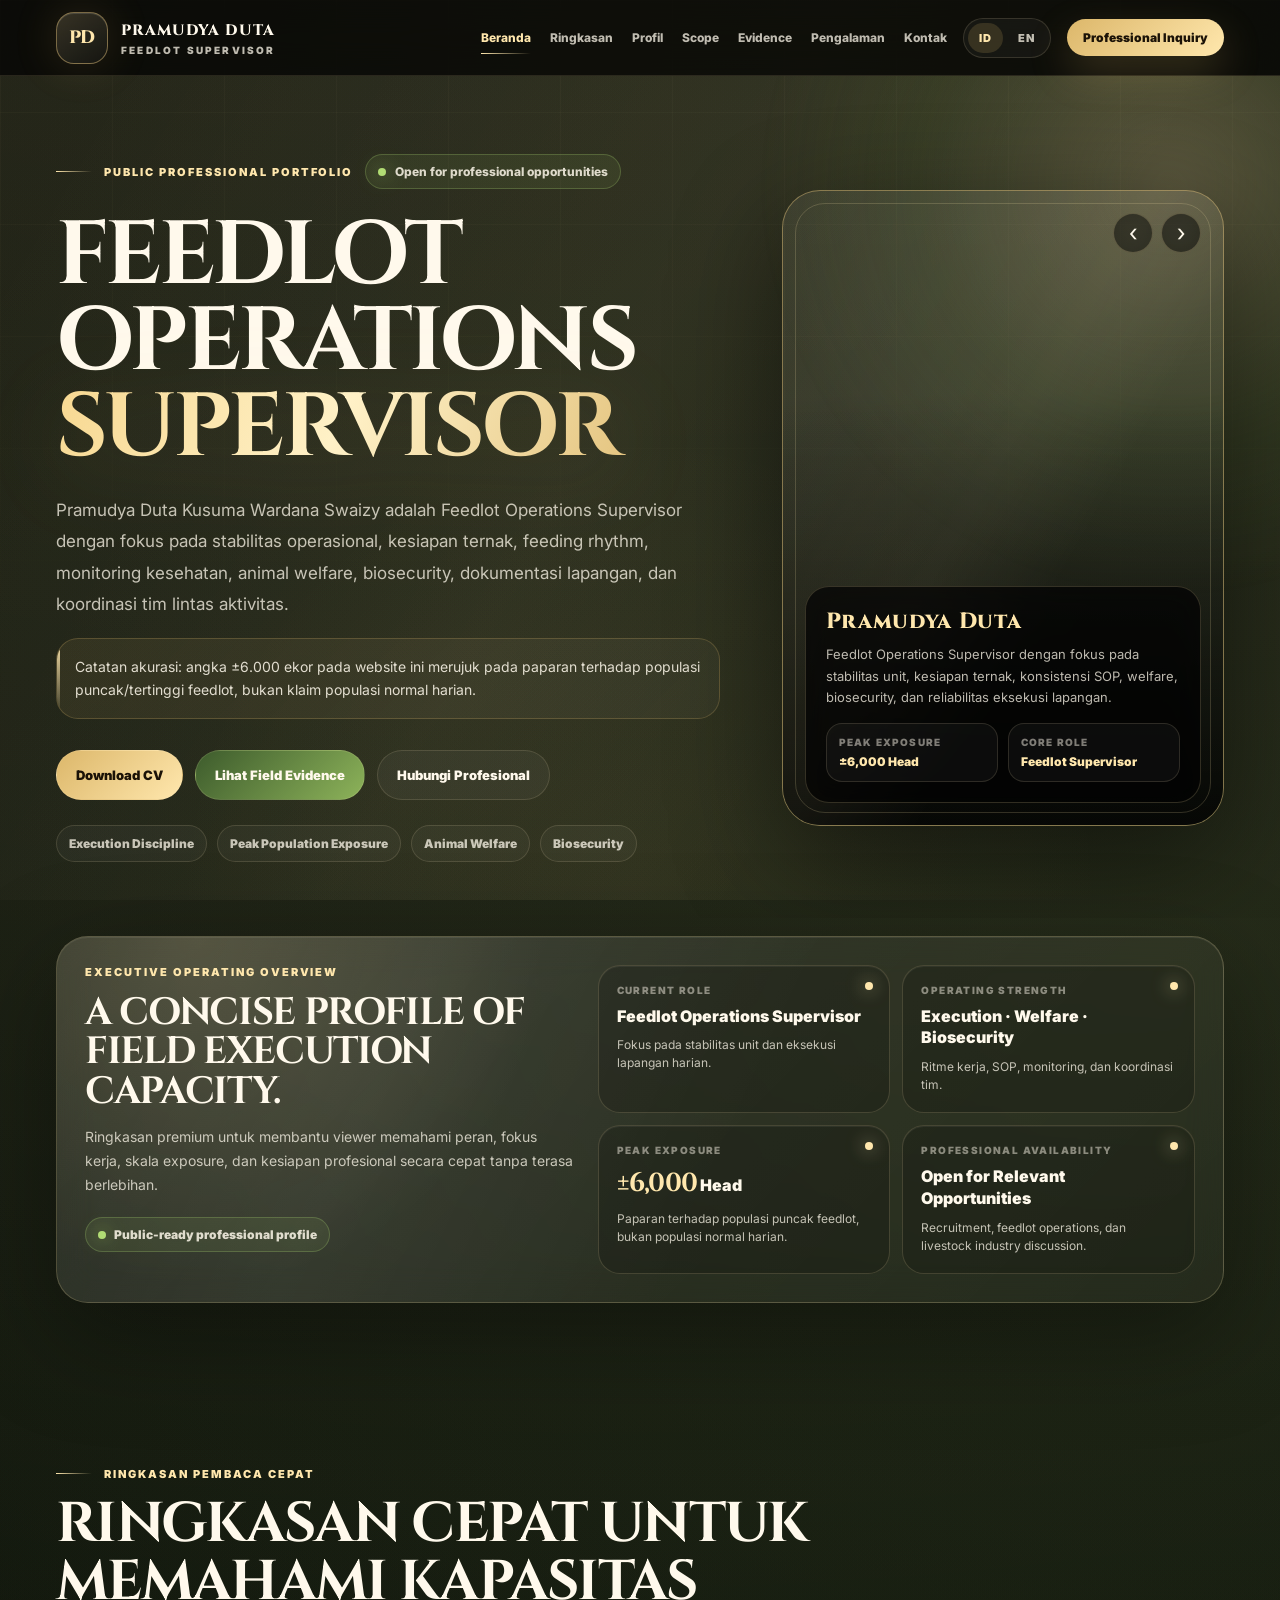
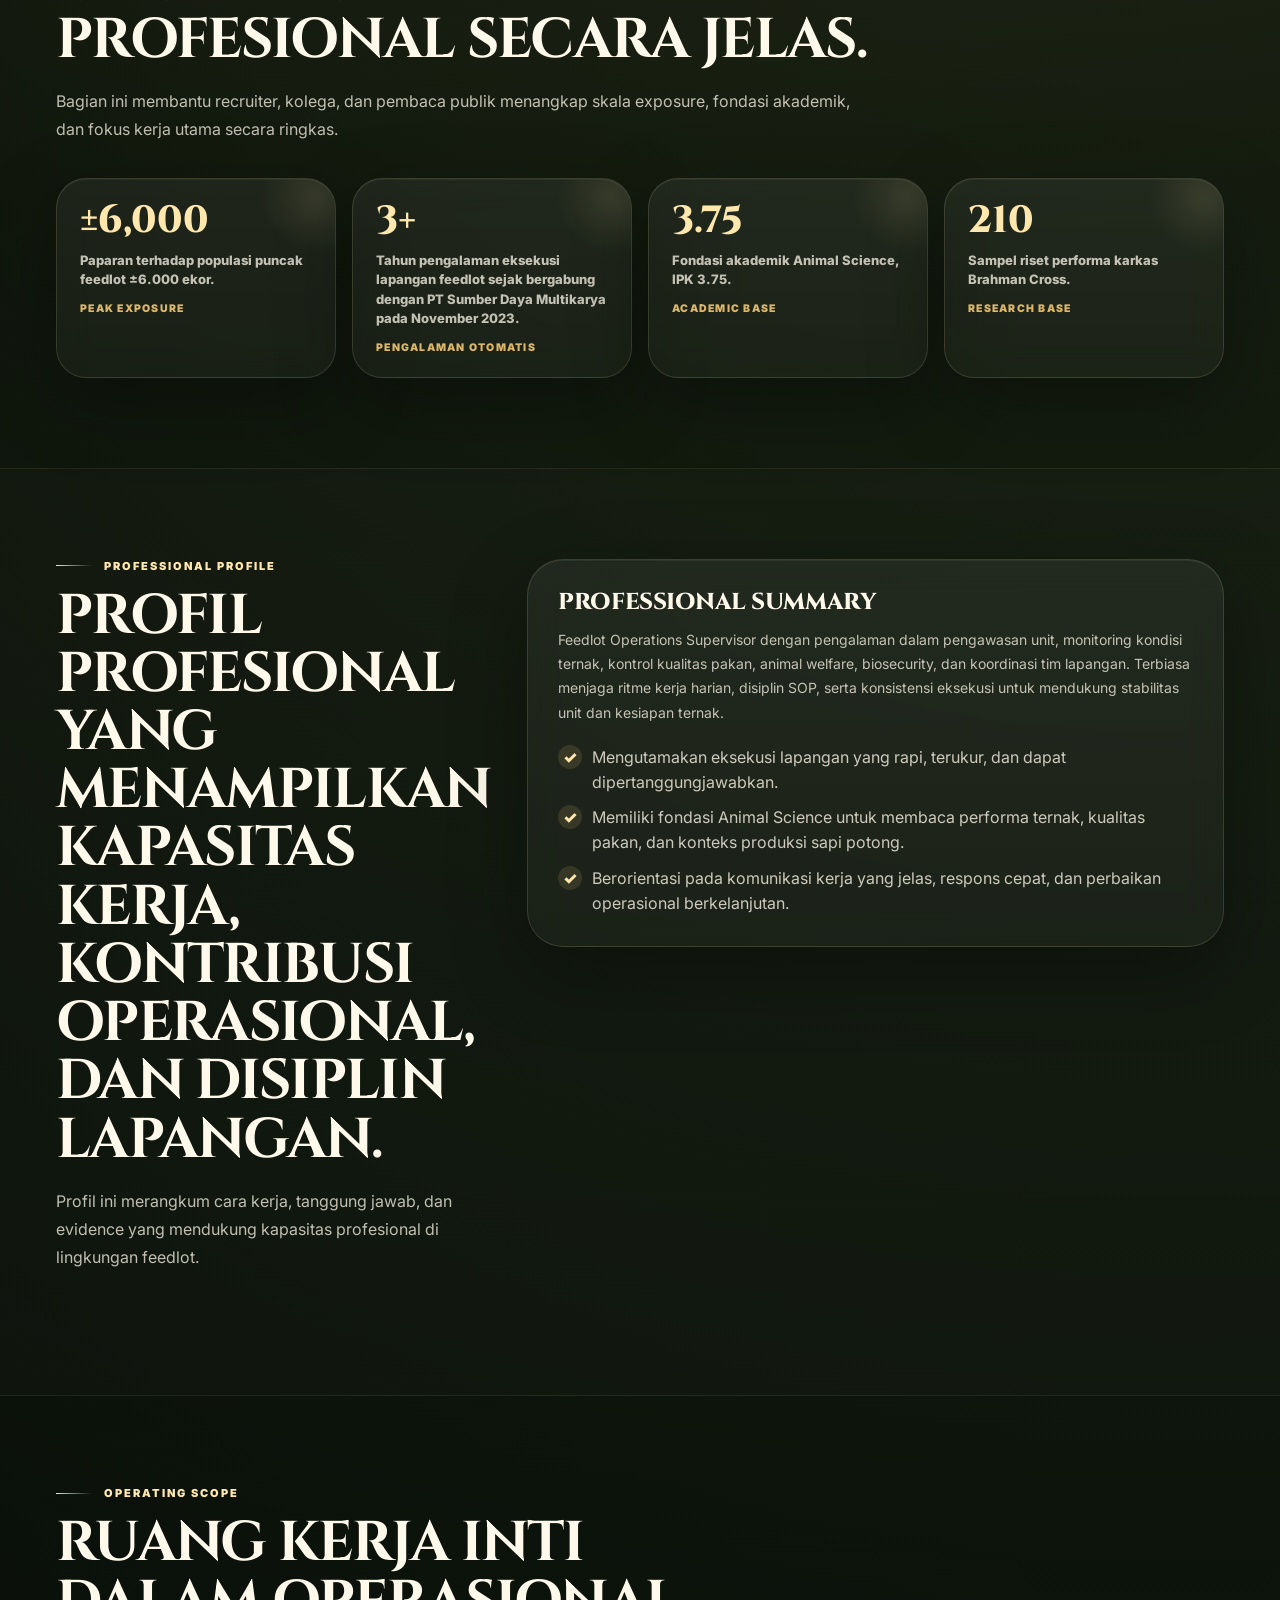
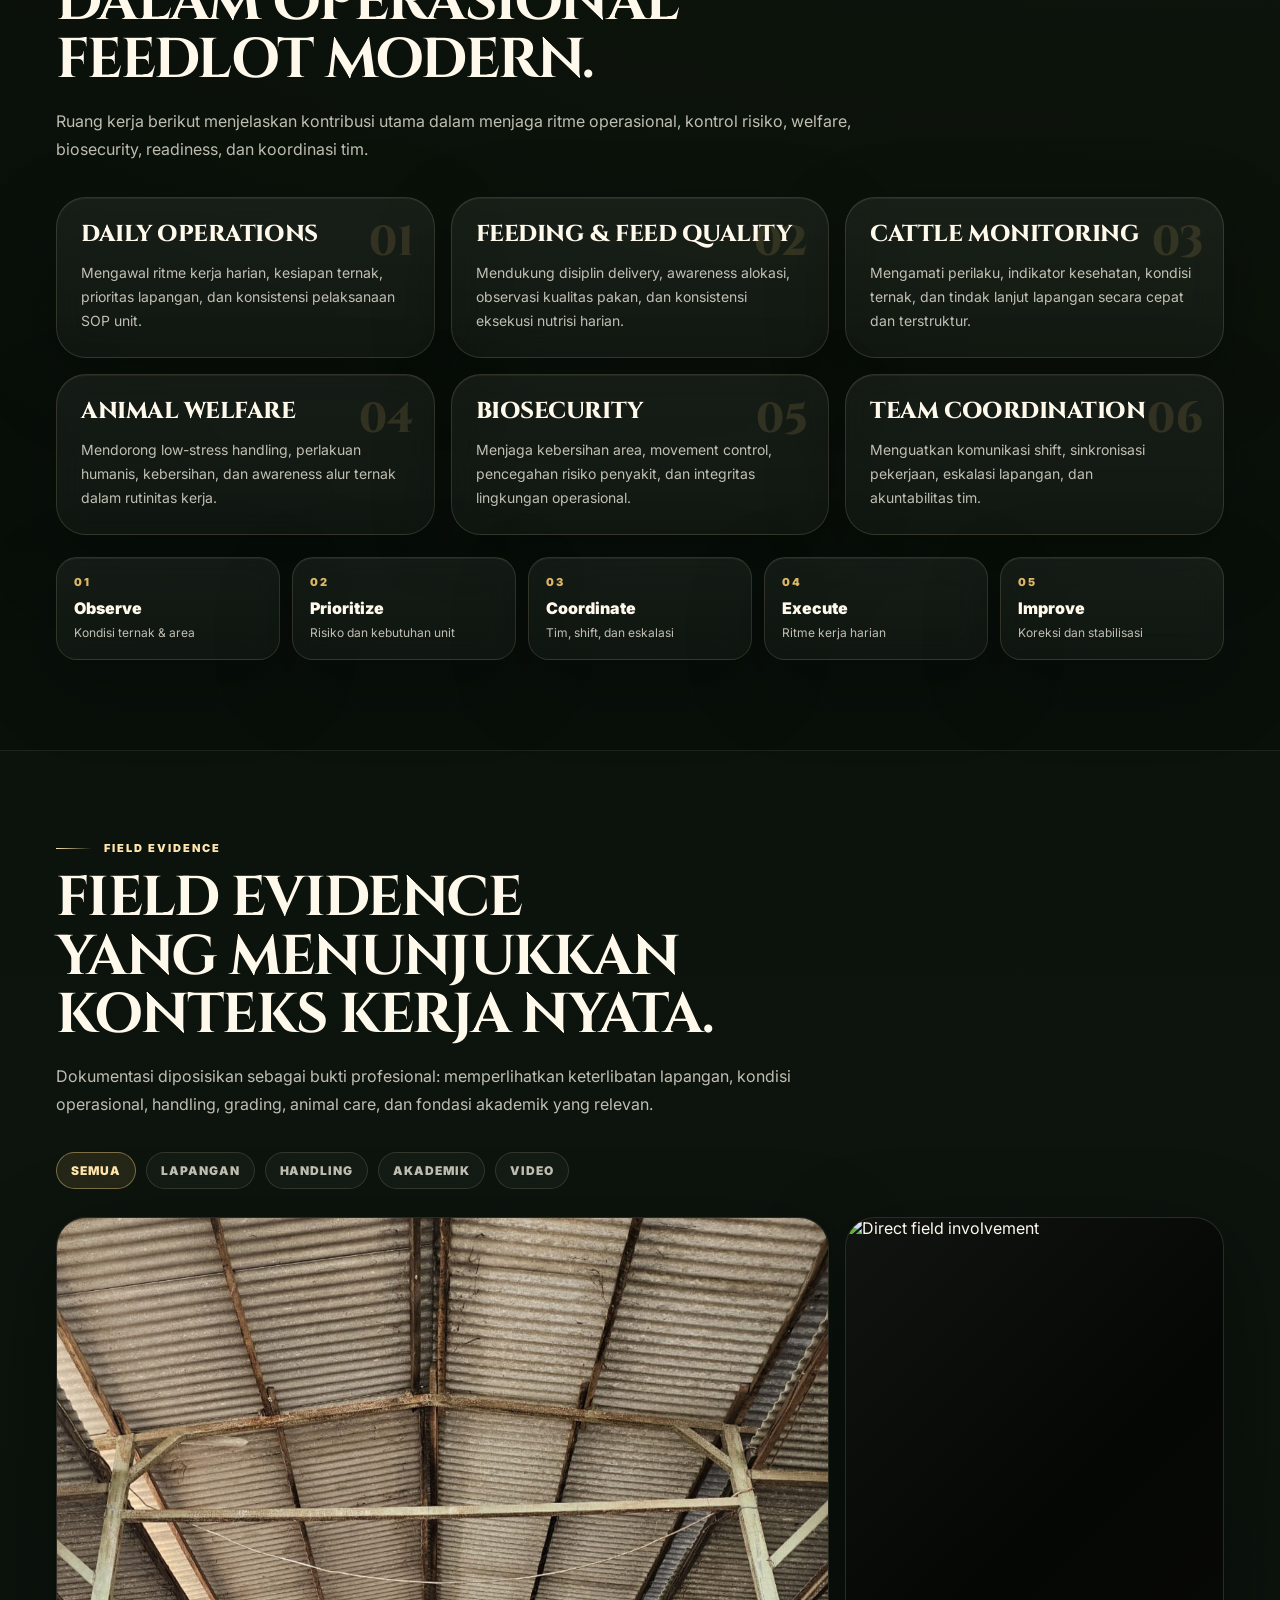
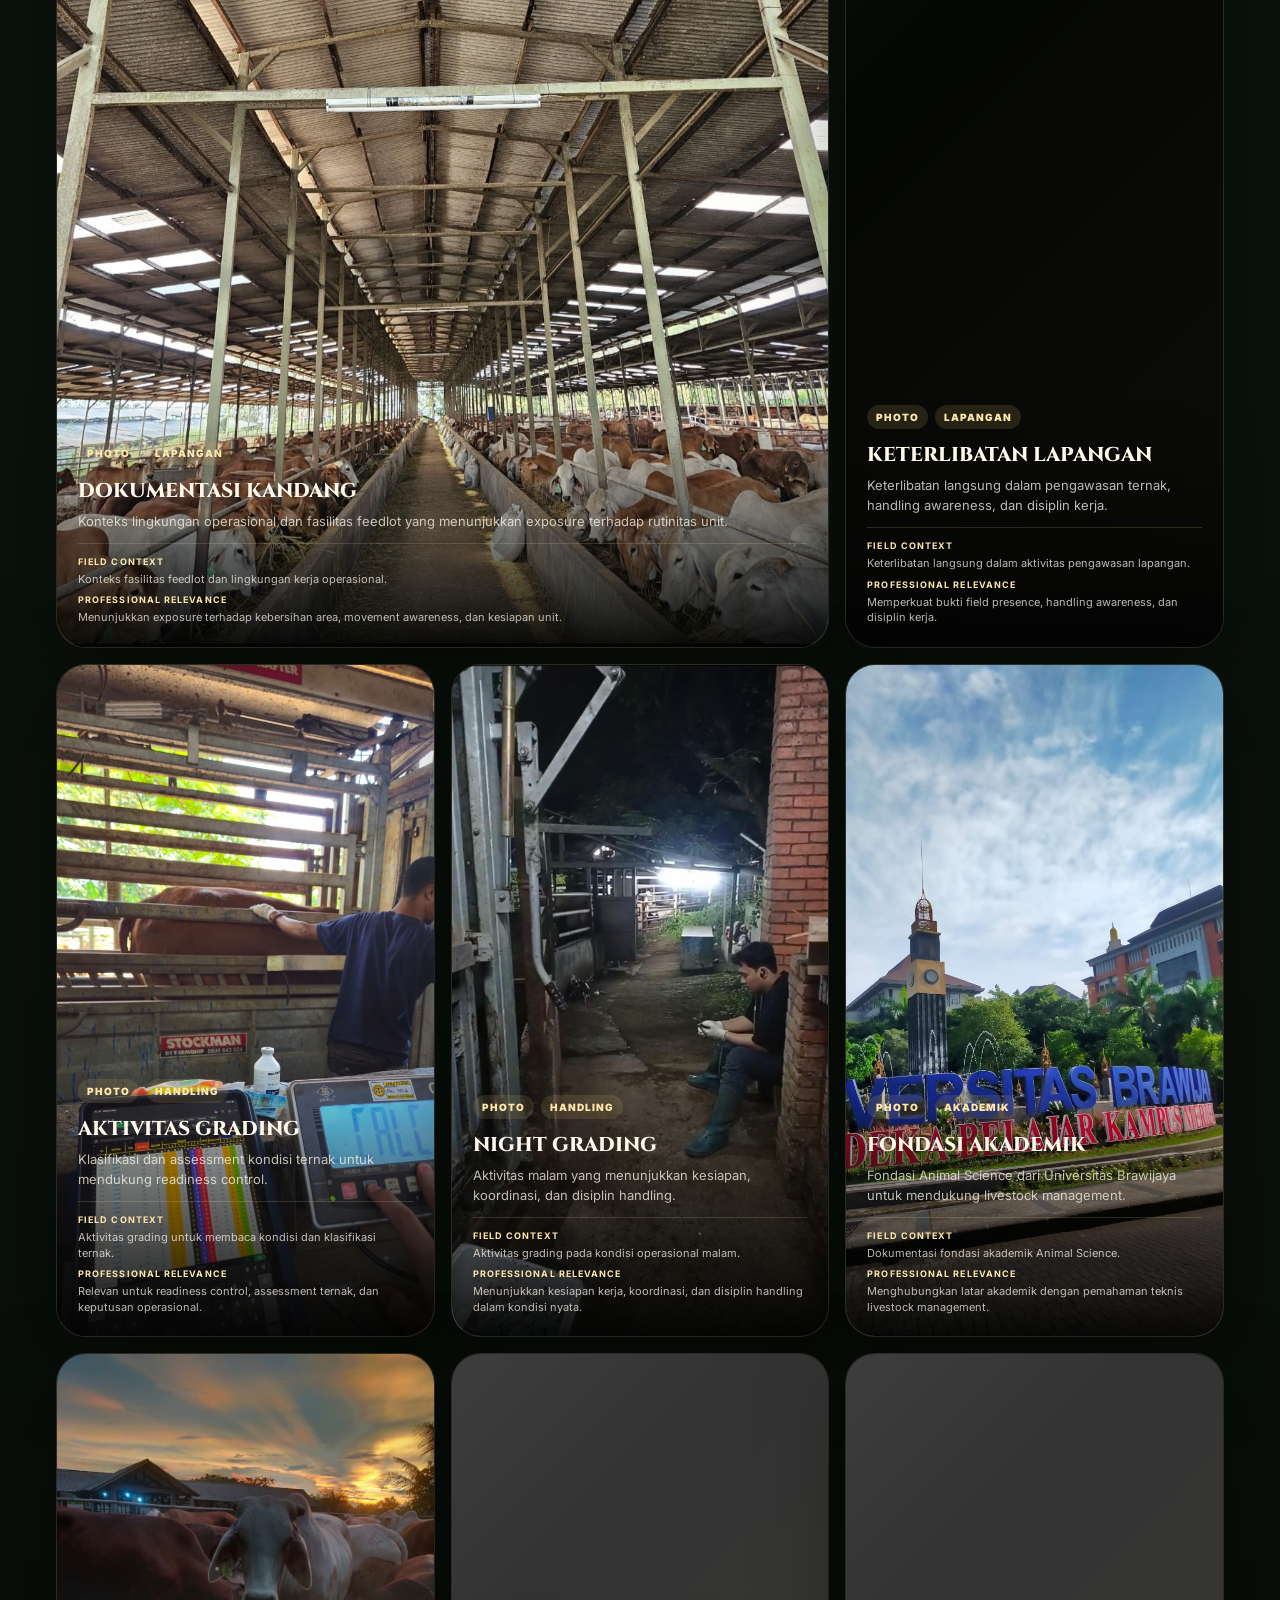
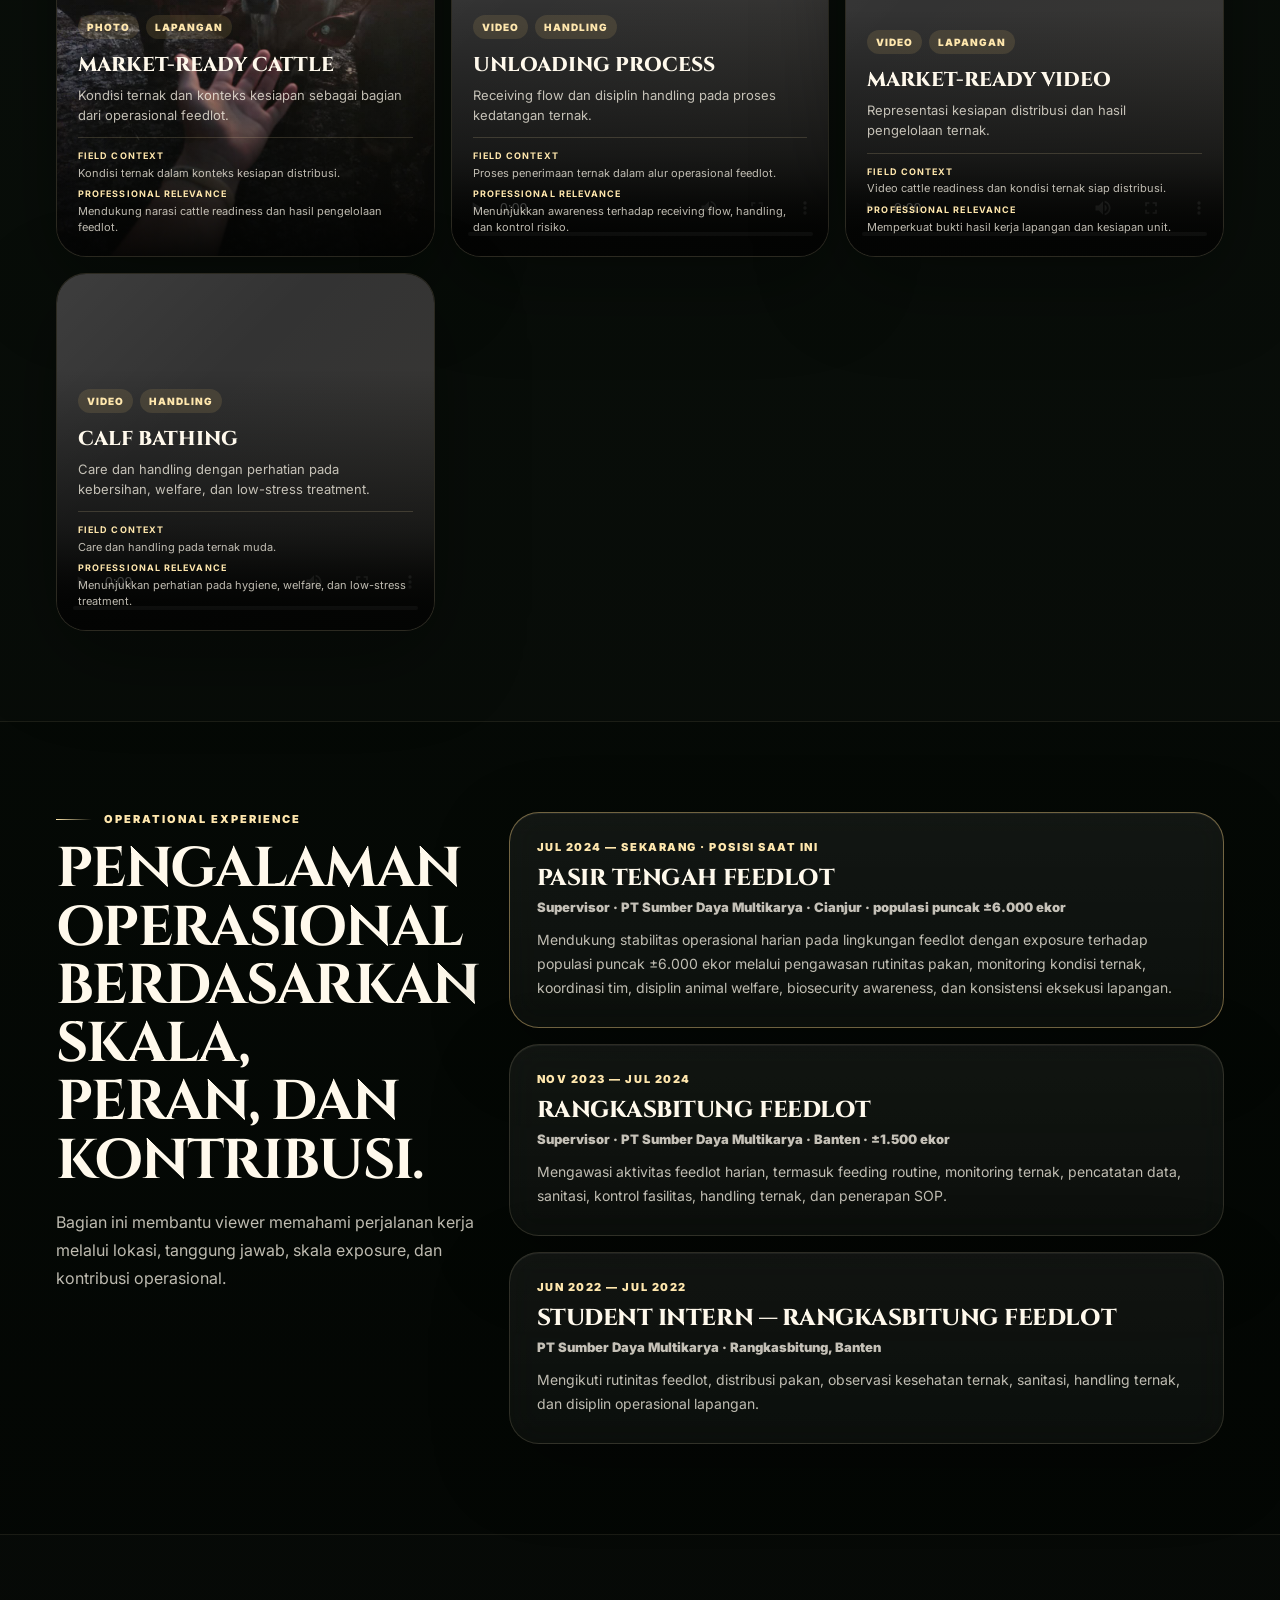
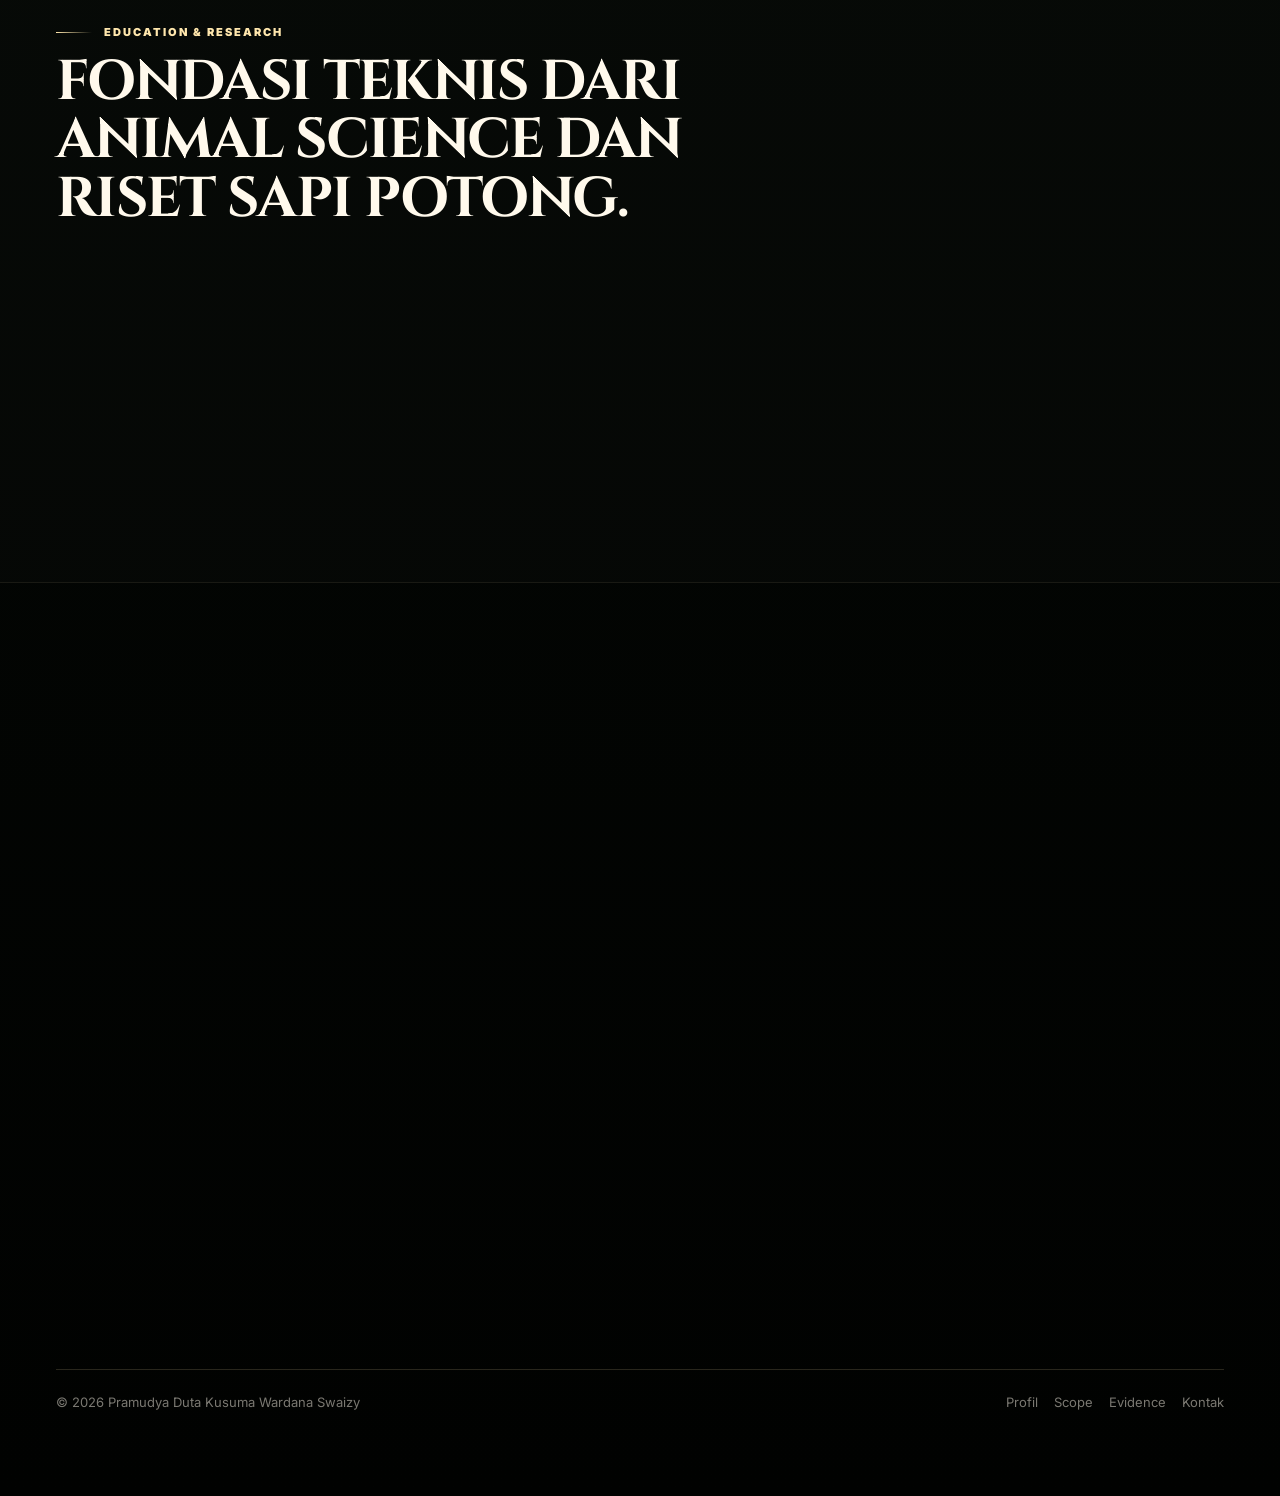
==== index.html @ d2d1c8d1 "Clean raw HTML and update asset cache version" ====
<!DOCTYPE html>
<html lang="id">
<head>
  <meta charset="UTF-8" />
  <meta name="viewport" content="width=device-width, initial-scale=1.0" />
  <title>Pramudya Duta | Feedlot Operations Supervisor</title>
  <meta name="description" content="Portfolio publik Pramudya Duta, Feedlot Operations Supervisor. Profil profesional feedlot operations, peak population exposure, cattle readiness, animal welfare, biosecurity, feeding routine, field evidence, dan koordinasi tim." />
  <meta name="theme-color" content="#050705" />
  <meta name="robots" content="index, follow" />
  <meta name="color-scheme" content="dark" />
  <link rel="canonical" href="https://swaizybusiness.github.io/" />
  <link rel="preload" as="image" href="assets/photoprofile1.jpg" fetchpriority="high" />

  <meta property="og:type" content="website" />
  <meta property="og:title" content="Pramudya Duta | Feedlot Operations Supervisor" />
  <meta property="og:description" content="Public professional portfolio for feedlot operations, peak population exposure, cattle readiness, animal welfare, biosecurity, and field execution discipline." />
  <meta property="og:url" content="https://swaizybusiness.github.io/" />
  <meta property="og:image" content="https://swaizybusiness.github.io/assets/photoprofile1.jpg" />
  <meta name="twitter:card" content="summary_large_image" />
  <meta name="twitter:title" content="Pramudya Duta | Feedlot Operations Supervisor" />
  <meta name="twitter:description" content="Feedlot operations portfolio built around field evidence, peak population exposure, cattle readiness, welfare, biosecurity, and reliable execution." />
  <meta name="twitter:image" content="https://swaizybusiness.github.io/assets/photoprofile1.jpg" />

  <script type="application/ld+json">
  {
    "@context": "https://schema.org",
    "@type": "ProfilePage",
    "mainEntity": {
      "@type": "Person",
      "name": "Pramudya Duta Kusuma Wardana Swaizy",
      "jobTitle": "Feedlot Operations Supervisor",
      "url": "https://swaizybusiness.github.io/",
      "image": "https://swaizybusiness.github.io/assets/photoprofile1.jpg",
      "email": "mailto:swaizybusiness@gmail.com",
      "address": {"@type": "PostalAddress", "addressLocality": "Jakarta", "addressCountry": "ID"},
      "alumniOf": {"@type": "CollegeOrUniversity", "name": "Universitas Brawijaya"},
      "knowsAbout": ["Feedlot Operations", "Peak Feedlot Population Exposure", "Cattle Health Monitoring", "Feed Quality Control", "Animal Welfare", "Biosecurity", "Livestock Supervision", "Cattle Grading", "Field Team Coordination"]
    }
  }
  </script>

  <link rel="icon" type="image/svg+xml" href='data:image/svg+xml;utf8,<svg xmlns="http://www.w3.org/2000/svg" viewBox="0 0 64 64"><rect width="64" height="64" rx="16" fill="%23050705"/><rect x="8" y="8" width="48" height="48" rx="12" fill="none" stroke="%23dcb76a" stroke-width="2"/><text x="32" y="39" font-family="Georgia,serif" font-size="25" font-weight="700" text-anchor="middle" fill="%23dcb76a">PD</text></svg>' />
  <link rel="preconnect" href="https://fonts.googleapis.com" />
  <link rel="preconnect" href="https://fonts.gstatic.com" crossorigin />
  <link href="https://fonts.googleapis.com/css2?family=Cinzel:wght@600;700;800&family=Inter:wght@400;500;600;700;800;900&display=swap" rel="stylesheet" />
  <link rel="stylesheet" href="assets/css/style.css?v=20260701-security-clean" />
  <style>
    ::selection{background:rgba(220,183,106,.28);color:#fff8ea}.hero-lead,.section-lead,.card-text,.scope-text,.role-desc,.edu-text,.contact-lead,.doc-text{text-wrap:pretty}.section-title,.contact-title{text-wrap:balance}.reader-note{position:relative;overflow:hidden}.reader-note:before{content:"";position:absolute;inset:0 auto 0 0;width:3px;background:linear-gradient(180deg,var(--gold-light),transparent)}.footer-inner{border-top-color:rgba(255,231,173,.16)}.command-deck-section{padding:18px 0 74px}.command-deck{position:relative;overflow:hidden;border:1px solid rgba(255,231,173,.22);border-radius:32px;background:linear-gradient(135deg,rgba(255,255,255,.092),rgba(255,255,255,.032));box-shadow:0 32px 104px rgba(0,0,0,.36),inset 0 1px 0 rgba(255,255,255,.075);backdrop-filter:blur(18px)}.command-deck:before{content:"";position:absolute;inset:0;background:radial-gradient(circle at 12% 0%,rgba(255,231,173,.16),transparent 32%),linear-gradient(115deg,transparent,rgba(255,255,255,.055),transparent 58%);pointer-events:none}.command-deck-inner{position:relative;display:grid;grid-template-columns:.9fr 1.1fr;gap:24px;padding:28px}.deck-kicker{color:var(--gold-light);font-size:11px;font-weight:900;letter-spacing:.18em;text-transform:uppercase}.deck-title{font-family:Cinzel,Georgia,serif;margin:14px 0 0;font-size:clamp(24px,3vw,38px);line-height:1.04;letter-spacing:-.035em;text-transform:uppercase}.deck-lead{margin:14px 0 0;color:var(--muted);font-size:14px;line-height:1.72;max-width:520px}.deck-grid{display:grid;grid-template-columns:repeat(2,minmax(0,1fr));gap:12px}.deck-card{position:relative;min-height:132px;padding:18px;border:1px solid rgba(255,231,173,.16);border-radius:22px;background:rgba(0,0,0,.18);box-shadow:inset 0 1px 0 rgba(255,255,255,.055)}.deck-card:after{content:"";position:absolute;right:16px;top:16px;width:8px;height:8px;border-radius:50%;background:var(--gold-light);box-shadow:0 0 18px rgba(255,231,173,.72)}.deck-label{color:var(--soft);font-size:10px;font-weight:900;letter-spacing:.14em;text-transform:uppercase}.deck-value{margin-top:10px;color:var(--text);font-weight:900;line-height:1.36}.deck-value strong{font-family:Cinzel,Georgia,serif;color:var(--gold-light);font-size:26px;letter-spacing:-.03em}.deck-note{margin-top:9px;color:var(--muted);font-size:12px;line-height:1.5}.deck-status{display:inline-flex;align-items:center;gap:8px;margin-top:20px;padding:9px 12px;border:1px solid rgba(177,220,116,.24);border-radius:999px;background:rgba(177,220,116,.08);color:rgba(255,249,236,.84);font-size:12px;font-weight:900}.deck-status span{width:8px;height:8px;border-radius:50%;background:var(--green-soft);box-shadow:0 0 18px rgba(177,220,116,.8)}@media(max-width:900px){.command-deck-inner{grid-template-columns:1fr}.deck-grid{grid-template-columns:1fr 1fr}}@media(max-width:760px){.reader-note:before{width:2px}.command-deck-section{padding:10px 0 52px}.command-deck-inner{padding:18px}.deck-grid{grid-template-columns:1fr}.deck-card{min-height:auto}}
  </style>
</head>
<body>
  <a class="skip-link" href="#main-content" data-i18n="skip">Lewati ke konten utama</a>

  <header class="header">
    <div class="container header-inner">
      <a class="brand" href="#top" aria-label="Pramudya Duta homepage"><div class="brand-mark" aria-hidden="true"><span>PD</span></div><div><div class="brand-name">Pramudya Duta</div><div class="brand-subtitle" data-i18n="brandSubtitle">Feedlot Supervisor</div></div></a>
      <div class="header-actions">
        <nav class="nav" aria-label="Primary navigation"><a href="#top" data-i18n="navHome">Beranda</a><a href="#snapshot" data-i18n="navSnapshot">Ringkasan</a><a href="#about" data-i18n="navAbout">Profil</a><a href="#scope" data-i18n="navScope">Scope</a><a href="#evidence" data-i18n="navEvidence">Evidence</a><a href="#experience" data-i18n="navExperience">Pengalaman</a><a href="#contact" data-i18n="navContact">Kontak</a></nav>
        <div class="lang-switch desktop-lang" aria-label="Language switcher"><button class="lang-btn active" type="button" data-lang="id">ID</button><button class="lang-btn" type="button" data-lang="en">EN</button></div>
        <a class="header-cta" href="#contact" data-i18n="professionalInquiry">Professional Inquiry</a>
        <button class="menu-btn" id="menuBtn" type="button" aria-label="Buka menu" aria-controls="mobileNav" aria-expanded="false">☰</button>
      </div>
    </div>
    <div class="mobile-nav" id="mobileNav"><a href="#top" data-i18n="navHome">Beranda</a><a href="#snapshot" data-i18n="navSnapshot">Ringkasan</a><a href="#about" data-i18n="navAbout">Profil</a><a href="#scope" data-i18n="navScope">Scope</a><a href="#evidence" data-i18n="navEvidence">Evidence</a><a href="#experience" data-i18n="navExperience">Pengalaman</a><a href="#contact" data-i18n="navContact">Kontak</a><div class="lang-switch mobile-lang"><button class="lang-btn active" type="button" data-lang="id">ID</button><button class="lang-btn" type="button" data-lang="en">EN</button></div></div>
  </header>

  <main id="main-content">
    <section class="hero" id="top">
      <div class="container hero-grid">
        <div class="reveal">
          <div class="eyebrow-stack"><div class="kicker" data-i18n="heroKicker">Public professional portfolio</div><div class="status-pill"><span class="status-dot"></span><span data-i18n="status">Open for professional opportunities</span></div></div>
          <h1 class="hero-title"><span data-i18n="heroTitle1">Feedlot Operations</span><em data-i18n="heroTitle2">Supervisor</em></h1>
          <p class="hero-lead" data-i18n="heroLead">Pramudya Duta Kusuma Wardana Swaizy adalah Feedlot Operations Supervisor dengan fokus pada eksekusi operasional harian, kesiapan ternak, feeding routine, monitoring kesehatan, animal welfare, biosecurity, dokumentasi lapangan, dan koordinasi tim.</p>
          <div class="reader-note" data-i18n="readerNote">Catatan akurasi: angka ±6.000 ekor pada website ini merujuk pada paparan terhadap populasi puncak/tertinggi feedlot, bukan klaim populasi normal harian.</div>
          <div class="hero-actions"><a class="btn btn-primary" href="assets/CV-Pramudya-Duta-Indonesia.pdf" download data-i18n="downloadCv">Download CV</a><a class="btn btn-green" href="#evidence" data-i18n="viewEvidence">Lihat Field Evidence</a><a class="btn btn-secondary" href="#contact" data-i18n="contactCta">Hubungi Profesional</a></div>
          <div class="hero-values"><div class="value-chip" data-i18n="value1">Execution Discipline</div><div class="value-chip" data-i18n="value2">Peak Population Exposure</div><div class="value-chip" data-i18n="value3">Animal Welfare</div><div class="value-chip" data-i18n="value4">Biosecurity</div></div>
        </div>
        <aside class="hero-panel reveal" aria-label="Professional portrait">
          <div class="profile-stage">
            <div class="profile-slide active"><img src="assets/photoprofile1.jpg" alt="Pramudya Duta professional portrait" fetchpriority="high" decoding="async" /></div>
            <div class="profile-slide"><img src="assets/photoprofile2.jpg" alt="Pramudya Duta professional portrait alternate" loading="lazy" decoding="async" /></div>
            <div class="slide-controls"><button class="slide-btn" id="slidePrev" type="button" aria-label="Previous profile photo">‹</button><button class="slide-btn" id="slideNext" type="button" aria-label="Next profile photo">›</button></div>
            <div class="panel-caption"><div class="panel-caption-title" data-i18n="portraitTitle">Pramudya Duta</div><div class="panel-caption-text" data-i18n="portraitText">Feedlot Operations Supervisor dengan fokus pada stabilitas unit, kesiapan ternak, konsistensi SOP, welfare, biosecurity, dan reliabilitas eksekusi lapangan.</div><div class="panel-micro"><div class="micro-card"><div class="micro-label" data-i18n="micro1Label">Peak Exposure</div><div class="micro-value" data-i18n="micro1Value">±6,000 Head</div></div><div class="micro-card"><div class="micro-label" data-i18n="micro2Label">Core Role</div><div class="micro-value" data-i18n="micro2Value">Feedlot Supervisor</div></div></div></div>
          </div>
        </aside>
      </div>
    </section>

    <section class="command-deck-section" aria-label="Executive Operating Overview"><div class="container"><div class="command-deck reveal"><div class="command-deck-inner"><div><div class="deck-kicker">Executive Operating Overview</div><h2 class="deck-title">A concise profile of field execution capacity.</h2><p class="deck-lead">Ringkasan premium untuk membantu viewer memahami peran, fokus kerja, skala exposure, dan kesiapan profesional secara cepat tanpa terasa berlebihan.</p><div class="deck-status"><span></span>Public-ready professional profile</div></div><div class="deck-grid"><article class="deck-card"><div class="deck-label">Current Role</div><div class="deck-value">Feedlot Operations Supervisor</div><div class="deck-note">Fokus pada stabilitas unit dan eksekusi lapangan harian.</div></article><article class="deck-card"><div class="deck-label">Operating Strength</div><div class="deck-value">Execution · Welfare · Biosecurity</div><div class="deck-note">Ritme kerja, SOP, monitoring, dan koordinasi tim.</div></article><article class="deck-card"><div class="deck-label">Peak Exposure</div><div class="deck-value"><strong>±6,000</strong> Head</div><div class="deck-note">Paparan terhadap populasi puncak feedlot, bukan populasi normal harian.</div></article><article class="deck-card"><div class="deck-label">Professional Availability</div><div class="deck-value">Open for Relevant Opportunities</div><div class="deck-note">Recruitment, feedlot operations, dan livestock industry discussion.</div></article></div></div></div></div></section>

    <section class="section" id="snapshot"><div class="container"><div class="section-head reveal"><div class="kicker" data-i18n="snapshotKicker">Ringkasan pembaca cepat</div><h2 class="section-title" data-i18n="snapshotTitle">Ringkasan utama untuk memahami profil profesional secara cepat.</h2><p class="section-lead" data-i18n="snapshotLead">Bagian ini membantu recruiter, kolega, atau pembaca publik memahami kapasitas profesional tanpa harus membaca seluruh halaman terlebih dahulu.</p></div><div class="quick-grid reveal"><article class="quick-card"><div class="quick-value" data-count="6000" data-prefix="±">0</div><div class="quick-label" data-i18n="metric1">Paparan terhadap populasi puncak feedlot ±6.000 ekor.</div><div class="quick-note" data-i18n="metricNote1">Peak exposure</div></article><article class="quick-card"><div class="quick-value" data-count="2" data-suffix="+">0</div><div class="quick-label" data-i18n="metric2">Tahun pengalaman dalam eksekusi lapangan feedlot.</div><div class="quick-note" data-i18n="metricNote2">Field execution</div></article><article class="quick-card"><div class="quick-value" data-count="3.75" data-decimals="2">0</div><div class="quick-label" data-i18n="metric3">Fondasi akademik Animal Science, IPK 3.75.</div><div class="quick-note" data-i18n="metricNote3">Academic base</div></article><article class="quick-card"><div class="quick-value" data-count="210">0</div><div class="quick-label" data-i18n="metric4">Sampel riset performa karkas Brahman Cross.</div><div class="quick-note" data-i18n="metricNote4">Research base</div></article></div></div></section>

    <section class="section alt" id="about"><div class="container split-grid"><div class="section-head reveal"><div class="kicker" data-i18n="aboutKicker">Professional Profile</div><h2 class="section-title" data-i18n="aboutTitle">Profil profesional yang menampilkan kapasitas kerja, kontribusi, dan disiplin lapangan.</h2><p class="section-lead" data-i18n="aboutLead">Profil ini merangkum fokus kerja, kontribusi operasional, dan evidence yang mendukung kapasitas profesional di lingkungan feedlot.</p></div><article class="profile-card reveal"><div class="card-title" data-i18n="summaryTitle">Professional Summary</div><p class="card-text" data-i18n="summaryText">Feedlot Operations Supervisor dengan pengalaman dalam pengawasan operasional unit, monitoring kondisi ternak, kontrol kualitas pakan, animal welfare, biosecurity, dan koordinasi tim lapangan. Terbiasa menjaga ritme kerja harian, disiplin SOP, dan konsistensi pelaksanaan untuk mendukung stabilitas unit dan kesiapan ternak.</p><ul class="clean-list"><li data-i18n="summaryPoint1">Mengutamakan eksekusi lapangan yang rapi, terukur, dan dapat dipertanggungjawabkan.</li><li data-i18n="summaryPoint2">Memiliki fondasi Animal Science untuk membaca performa ternak, kualitas pakan, dan konteks produksi sapi potong.</li><li data-i18n="summaryPoint3">Berorientasi pada komunikasi kerja yang jelas, respons cepat, dan perbaikan operasional berkelanjutan.</li></ul></article></div></section>

    <section class="section" id="scope"><div class="container"><div class="section-head reveal"><div class="kicker" data-i18n="scopeKicker">Operating Scope</div><h2 class="section-title" data-i18n="scopeTitle">Ruang kerja utama dalam operasional feedlot modern.</h2><p class="section-lead" data-i18n="scopeLead">Setiap area di bawah ini menjelaskan kontribusi utama dalam operasi feedlot modern: menjaga ritme, kontrol risiko, welfare, biosecurity, dan koordinasi tim.</p></div><div class="scope-grid reveal"><article class="scope-card" data-index="01"><div class="scope-title" data-i18n="scope1Title">Daily Operations</div><p class="scope-text" data-i18n="scope1Text">Mengawal ritme kerja harian, kesiapan ternak, prioritas lapangan, dan konsistensi pelaksanaan SOP unit.</p></article><article class="scope-card" data-index="02"><div class="scope-title" data-i18n="scope2Title">Feeding & Feed Quality</div><p class="scope-text" data-i18n="scope2Text">Mendukung disiplin delivery, awareness alokasi, observasi kualitas pakan, dan konsistensi eksekusi nutrisi harian.</p></article><article class="scope-card" data-index="03"><div class="scope-title" data-i18n="scope3Title">Cattle Monitoring</div><p class="scope-text" data-i18n="scope3Text">Mengamati perilaku, indikator kesehatan, kondisi ternak, dan tindak lanjut lapangan secara cepat dan terstruktur.</p></article><article class="scope-card" data-index="04"><div class="scope-title" data-i18n="scope4Title">Animal Welfare</div><p class="scope-text" data-i18n="scope4Text">Mendorong low-stress handling, perlakuan humanis, kebersihan, dan awareness alur ternak dalam rutinitas kerja.</p></article><article class="scope-card" data-index="05"><div class="scope-title" data-i18n="scope5Title">Biosecurity</div><p class="scope-text" data-i18n="scope5Text">Menjaga kebersihan area, movement control, pencegahan risiko penyakit, dan integritas lingkungan operasional.</p></article><article class="scope-card" data-index="06"><div class="scope-title" data-i18n="scope6Title">Team Coordination</div><p class="scope-text" data-i18n="scope6Text">Menguatkan komunikasi shift, sinkronisasi pekerjaan, eskalasi lapangan, dan akuntabilitas tim.</p></article></div><div class="reading-path reveal"><div class="path-card"><div class="path-number">01</div><div class="path-title" data-i18n="path1Title">Observe</div><div class="path-text" data-i18n="path1Text">Kondisi ternak & area</div></div><div class="path-card"><div class="path-number">02</div><div class="path-title" data-i18n="path2Title">Prioritize</div><div class="path-text" data-i18n="path2Text">Risiko dan kebutuhan unit</div></div><div class="path-card"><div class="path-number">03</div><div class="path-title" data-i18n="path3Title">Coordinate</div><div class="path-text" data-i18n="path3Text">Tim, shift, dan eskalasi</div></div><div class="path-card"><div class="path-number">04</div><div class="path-title" data-i18n="path4Title">Execute</div><div class="path-text" data-i18n="path4Text">Ritme kerja harian</div></div><div class="path-card"><div class="path-number">05</div><div class="path-title" data-i18n="path5Title">Improve</div><div class="path-text" data-i18n="path5Text">Koreksi dan stabilisasi</div></div></div></div></section>

    <section class="section alt" id="evidence"><div class="container"><div class="section-head reveal"><div class="kicker" data-i18n="evidenceKicker">Field Evidence</div><h2 class="section-title" data-i18n="evidenceTitle">Dokumentasi lapangan sebagai bukti kerja profesional.</h2><p class="section-lead" data-i18n="evidenceLead">Foto dan video dipilih untuk menunjukkan konteks kerja nyata: lingkungan kandang, keterlibatan lapangan, grading, handling, unloading, market-ready cattle, calf care, dan fondasi akademik.</p></div><div class="docs-toolbar reveal"><button class="filter-btn active" type="button" data-filter="all" data-i18n="filterAll">Semua</button><button class="filter-btn" type="button" data-filter="field" data-i18n="filterField">Lapangan</button><button class="filter-btn" type="button" data-filter="handling" data-i18n="filterHandling">Handling</button><button class="filter-btn" type="button" data-filter="academic" data-i18n="filterAcademic">Akademik</button><button class="filter-btn" type="button" data-filter="video" data-i18n="filterVideo">Video</button></div><div class="docs-grid reveal"><article class="doc-card featured" data-category="field"><div class="doc-media is-image"><img src="assets/Documents4.jpg" loading="lazy" decoding="async" alt="Feedlot barn and operational facility" data-caption="Feedlot barn and operational facility context supporting area hygiene, cattle movement awareness, and unit readiness." /></div><div class="doc-overlay"><div class="badges"><span class="badge">Photo</span><span class="badge" data-i18n="badgeField">Lapangan</span></div><div class="doc-title" data-i18n="doc1Title">Dokumentasi Kandang</div><div class="doc-text" data-i18n="doc1Text">Konteks lingkungan operasional dan fasilitas feedlot yang menunjukkan exposure terhadap rutinitas unit.</div></div></article><article class="doc-card" data-category="field"><div class="doc-media is-image"><img src="assets/Documents3.jpg" loading="lazy" decoding="async" alt="Direct field involvement" data-caption="Direct field involvement in cattle supervision, workplace safety, and operational discipline." /></div><div class="doc-overlay"><div class="badges"><span class="badge">Photo</span><span class="badge" data-i18n="badgeField">Lapangan</span></div><div class="doc-title" data-i18n="doc2Title">Keterlibatan Lapangan</div><div class="doc-text" data-i18n="doc2Text">Keterlibatan langsung dalam pengawasan ternak, handling awareness, dan disiplin kerja.</div></div></article><article class="doc-card" data-category="handling"><div class="doc-media is-image"><img src="assets/Documents6.jpg" loading="lazy" decoding="async" alt="Day grading activity" data-caption="Day grading documentation supporting cattle classification and operational readiness control." /></div><div class="doc-overlay"><div class="badges"><span class="badge">Photo</span><span class="badge" data-i18n="badgeHandling">Handling</span></div><div class="doc-title" data-i18n="doc3Title">Aktivitas Grading</div><div class="doc-text" data-i18n="doc3Text">Klasifikasi dan assessment kondisi ternak untuk mendukung readiness control.</div></div></article><article class="doc-card" data-category="handling"><div class="doc-media is-image"><img src="assets/Documents5.jpg" loading="lazy" decoding="async" alt="Night grading activity" data-caption="Night grading activity under real operating conditions, showing readiness and coordination." /></div><div class="doc-overlay"><div class="badges"><span class="badge">Photo</span><span class="badge" data-i18n="badgeHandling">Handling</span></div><div class="doc-title" data-i18n="doc4Title">Night Grading</div><div class="doc-text" data-i18n="doc4Text">Aktivitas malam yang menunjukkan kesiapan, koordinasi, dan disiplin handling.</div></div></article><article class="doc-card" data-category="academic"><div class="doc-media is-image"><img src="assets/Documents1.jpg" loading="lazy" decoding="async" alt="Universitas Brawijaya academic documentation" data-caption="Academic foundation from Universitas Brawijaya Animal Science background." /></div><div class="doc-overlay"><div class="badges"><span class="badge">Photo</span><span class="badge" data-i18n="badgeAcademic">Akademik</span></div><div class="doc-title" data-i18n="doc5Title">Fondasi Akademik</div><div class="doc-text" data-i18n="doc5Text">Fondasi Animal Science dari Universitas Brawijaya untuk mendukung livestock management.</div></div></article><article class="doc-card" data-category="field"><div class="doc-media is-image"><img src="assets/Documents2.jpg" loading="lazy" decoding="async" alt="Market-ready cattle documentation" data-caption="Cattle condition documentation and market-readiness context in feedlot operations." /></div><div class="doc-overlay"><div class="badges"><span class="badge">Photo</span><span class="badge" data-i18n="badgeField">Lapangan</span></div><div class="doc-title" data-i18n="doc6Title">Market-Ready Cattle</div><div class="doc-text" data-i18n="doc6Text">Kondisi ternak dan konteks kesiapan sebagai bagian dari operasional feedlot.</div></div></article><article class="doc-card" data-category="video handling"><div class="doc-media"><video controls playsinline preload="metadata"><source src="assets/DocumentVideo1.mp4" type="video/mp4" /></video></div><div class="doc-overlay"><div class="badges"><span class="badge">Video</span><span class="badge" data-i18n="badgeHandling">Handling</span></div><div class="doc-title" data-i18n="doc7Title">Unloading Process</div><div class="doc-text" data-i18n="doc7Text">Receiving flow dan disiplin handling pada proses kedatangan ternak.</div></div></article><article class="doc-card" data-category="video field"><div class="doc-media"><video controls playsinline preload="metadata"><source src="assets/DocumentVideo2.mp4" type="video/mp4" /></video></div><div class="doc-overlay"><div class="badges"><span class="badge">Video</span><span class="badge" data-i18n="badgeField">Lapangan</span></div><div class="doc-title" data-i18n="doc8Title">Market-Ready Video</div><div class="doc-text" data-i18n="doc8Text">Representasi kesiapan distribusi dan hasil pengelolaan ternak.</div></div></article><article class="doc-card" data-category="video handling"><div class="doc-media"><video controls playsinline preload="metadata"><source src="assets/DocumentVideo3.mp4" type="video/mp4" /></video></div><div class="doc-overlay"><div class="badges"><span class="badge">Video</span><span class="badge" data-i18n="badgeHandling">Handling</span></div><div class="doc-title" data-i18n="doc9Title">Calf Bathing</div><div class="doc-text" data-i18n="doc9Text">Care dan handling dengan perhatian pada kebersihan, welfare, dan low-stress treatment.</div></div></article></div></div></section>

    <section class="section" id="experience"><div class="container experience-layout"><div class="section-head reveal"><div class="kicker" data-i18n="experienceKicker">Operational Experience</div><h2 class="section-title" data-i18n="experienceTitle">Pengalaman operasional berdasarkan skala, peran, dan tanggung jawab.</h2><p class="section-lead" data-i18n="experienceLead">Bagian ini menjaga pembaca tetap fokus pada peran, lokasi, skala exposure, dan kontribusi operasional.</p></div><div class="timeline reveal"><article class="timeline-card current"><div class="period" data-i18n="exp1Period">Jul 2024 — Sekarang · Posisi Saat Ini</div><div class="role-title" data-i18n="exp1Title">Pasir Tengah Feedlot</div><div class="role-subtitle" data-i18n="exp1Sub">Supervisor · PT Sumber Daya Multikarya · Cianjur · populasi puncak ±6.000 ekor</div><p class="role-desc" data-i18n="exp1Text">Mendukung stabilitas operasional harian pada lingkungan feedlot dengan exposure terhadap populasi puncak ±6.000 ekor melalui pengawasan rutinitas pakan, monitoring kondisi ternak, koordinasi tim, disiplin animal welfare, biosecurity awareness, dan konsistensi eksekusi lapangan.</p></article><article class="timeline-card"><div class="period" data-i18n="exp2Period">Nov 2023 — Jul 2024</div><div class="role-title" data-i18n="exp2Title">Rangkasbitung Feedlot</div><div class="role-subtitle" data-i18n="exp2Sub">Supervisor · PT Sumber Daya Multikarya · Banten · ±1.500 ekor</div><p class="role-desc" data-i18n="exp2Text">Mengawasi aktivitas feedlot harian, termasuk feeding routine, monitoring ternak, pencatatan data, sanitasi, kontrol fasilitas, handling ternak, dan penerapan SOP.</p></article><article class="timeline-card"><div class="period" data-i18n="exp3Period">Jun 2022 — Jul 2022</div><div class="role-title" data-i18n="exp3Title">Student Intern — Rangkasbitung Feedlot</div><div class="role-subtitle" data-i18n="exp3Sub">PT Sumber Daya Multikarya · Rangkasbitung, Banten</div><p class="role-desc" data-i18n="exp3Text">Mengikuti rutinitas feedlot, distribusi pakan, observasi kesehatan ternak, sanitasi, handling ternak, dan disiplin operasional lapangan.</p></article></div></div></section>

    <section class="section alt" id="education"><div class="container"><div class="section-head reveal"><div class="kicker" data-i18n="educationKicker">Education & Research</div><h2 class="section-title" data-i18n="educationTitle">Fondasi teknis dari Animal Science dan riset sapi potong.</h2></div><div class="education-grid reveal"><article class="edu-card"><div class="edu-title" data-i18n="edu1Title">Universitas Brawijaya</div><div class="edu-sub" data-i18n="edu1Sub">S1 Peternakan · 2019 — 2023 · IPK 3.75</div><div class="edu-text" data-i18n="edu1Text">Fokus akademik pada animal science, manajemen peternakan, kesehatan ternak, produksi sapi potong, dan dasar pengelolaan feedlot.</div></article><article class="edu-card"><div class="edu-title" data-i18n="edu2Title">Riset Skripsi</div><div class="edu-sub" data-i18n="edu2Sub">Produksi Karkas Brahman Cross Steer dan Heifer</div><div class="edu-text" data-i18n="edu2Text">Penelitian terhadap 210 sampel sapi Brahman Cross untuk menganalisis daily weight gain, slaughter weight, carcass weight, persentase karkas, dan Income Over Feed Cost.</div></article><article class="edu-card"><div class="edu-title" data-i18n="edu3Title">Magang Relevan</div><div class="edu-sub" data-i18n="edu3Sub">PT Sumber Daya Multikarya · Rangkasbitung, Banten</div><div class="edu-text" data-i18n="edu3Text">Terlibat dalam rutinitas feedlot, distribusi pakan, monitoring ternak, sanitasi, handling ternak, dan disiplin operasional.</div></article></div></div></section>

    <section class="section" id="contact"><div class="container"><div class="contact-band reveal"><div class="contact-grid"><div><div class="kicker" data-i18n="contactKicker">Contact</div><h2 class="contact-title" data-i18n="contactTitle">Terbuka untuk peluang profesional dan diskusi feedlot operations.</h2><p class="contact-lead" data-i18n="contactLead">Untuk rekrutmen, peluang profesional, atau diskusi relevan terkait feedlot operations, livestock supervision, animal welfare, biosecurity, dan pengembangan karier di industri peternakan.</p><div class="hero-actions"><a class="btn btn-primary" href="assets/CV-Pramudya-Duta-Indonesia.pdf" download data-i18n="cvId">Download CV — Bahasa Indonesia</a><a class="btn btn-secondary" href="assets/CV-Pramudya-Duta-English.pdf" download data-i18n="cvEn">Download CV — English</a></div></div><div class="contact-list"><a class="contact-item" href="mailto:swaizybusiness@gmail.com"><div><div class="contact-label">Email</div><div class="contact-value">swaizybusiness@gmail.com</div></div></a><a class="contact-item" href="https://wa.me/628111202401" target="_blank" rel="noopener noreferrer"><div><div class="contact-label">WhatsApp</div><div class="contact-value" data-i18n="waValue">Professional inquiry via WhatsApp</div></div></a><div class="contact-item"><div><div class="contact-label" data-i18n="locationLabel">Lokasi</div><div class="contact-value">Jakarta, Indonesia</div></div></div></div></div></div></div></section>
  </main>

  <div class="lightbox" id="lightbox" aria-hidden="true"><button class="lightbox-close" id="lightboxClose" type="button" aria-label="Close image">✕</button><div class="lightbox-inner"><img class="lightbox-image" id="lightboxImage" src="" alt="Expanded documentation image" /><div class="lightbox-caption" id="lightboxCaption"></div></div></div>
  <div class="sticky-cta"><a class="btn btn-green" href="#contact" data-i18n="mobileContact">Inquiry</a><a class="btn btn-secondary" href="assets/CV-Pramudya-Duta-Indonesia.pdf" download>CV</a></div>

  <footer class="footer"><div class="container footer-inner"><div>© <span id="siteYear">2026</span> Pramudya Duta Kusuma Wardana Swaizy</div><div class="footer-links"><a href="#about" data-i18n="navAbout">Profil</a><a href="#scope" data-i18n="navScope">Scope</a><a href="#evidence" data-i18n="navEvidence">Evidence</a><a href="#contact" data-i18n="navContact">Kontak</a></div></div></footer>

  <script src="assets/js/main.js?v=20260701-security-clean" defer></script>
</body>
</html>
---- assets/css/style.css ----
/* Pramudya Duta — High-Class Modern Editorial Portfolio */
:root{
  color-scheme:dark;
  --bg:#030403;--bg-2:#070b07;--panel:rgba(255,255,255,.06);--panel-2:rgba(255,255,255,.035);
  --line:rgba(247,226,184,.14);--line-strong:rgba(232,197,125,.46);
  --text:#fff9ec;--muted:rgba(255,249,236,.74);--soft:rgba(255,249,236,.48);
  --gold:#dcb76a;--gold-light:#ffe7ad;--green:#8cac58;--green-soft:#b1dc74;
  --container:1168px;--header:76px;--radius:30px;--shadow:0 34px 110px rgba(0,0,0,.46)
}
*{box-sizing:border-box}html{scroll-behavior:smooth;-webkit-text-size-adjust:100%;text-size-adjust:100%}body{margin:0;color:var(--text);font-family:Inter,system-ui,-apple-system,BlinkMacSystemFont,"Segoe UI",sans-serif;background:radial-gradient(circle at 50% -22%,rgba(255,231,173,.22),transparent 34%),radial-gradient(circle at 92% 10%,rgba(140,172,88,.16),transparent 34%),linear-gradient(180deg,var(--bg) 0%,#09110a 46%,#010201 100%);overflow-x:hidden;text-rendering:optimizeLegibility;-webkit-font-smoothing:antialiased}body:before{content:"";position:fixed;inset:0;z-index:-3;background-image:linear-gradient(rgba(255,231,173,.04) 1px,transparent 1px),linear-gradient(90deg,rgba(255,231,173,.04) 1px,transparent 1px);background-size:112px 112px;mask-image:linear-gradient(to bottom,rgba(0,0,0,.88),transparent 80%);pointer-events:none}body:after{content:"";position:fixed;inset:0;z-index:-2;background:linear-gradient(120deg,transparent 8%,rgba(255,231,173,.045) 47%,transparent 70%),radial-gradient(circle at 50% 100%,rgba(220,183,106,.07),transparent 42%);pointer-events:none;mix-blend-mode:screen}body.menu-open{overflow:hidden}a{color:inherit;text-decoration:none}img,video{display:block;max-width:100%}button{font:inherit}section{scroll-margin-top:calc(var(--header) + 24px)}*:focus-visible{outline:2px solid var(--gold-light);outline-offset:4px}.container{width:min(var(--container),calc(100% - 34px));margin-inline:auto}.skip-link{position:fixed;top:12px;left:12px;z-index:9999;transform:translateY(-160%);padding:12px 16px;border-radius:14px;background:var(--gold);color:#171008;font-weight:900}.skip-link:focus{transform:translateY(0)}
.header{height:var(--header);position:sticky;top:0;z-index:100;border-bottom:1px solid rgba(255,231,173,.12);background:rgba(3,4,3,.74);backdrop-filter:blur(24px) saturate(130%)}.header-inner{height:100%;display:flex;align-items:center;justify-content:space-between;gap:18px}.brand{display:flex;align-items:center;gap:13px;min-width:0}.brand-mark{width:52px;height:52px;display:grid;place-items:center;border:1px solid var(--line-strong);border-radius:18px;background:linear-gradient(145deg,rgba(255,231,173,.18),rgba(255,255,255,.045));box-shadow:0 0 46px rgba(220,183,106,.16),inset 0 1px 0 rgba(255,255,255,.12);flex:none}.brand-mark span{font-family:Cinzel,Georgia,serif;font-size:18px;font-weight:800;color:var(--gold-light);letter-spacing:-.05em}.brand-name{font-family:Cinzel,Georgia,serif;font-weight:800;font-size:15px;letter-spacing:.06em;text-transform:uppercase;white-space:nowrap}.brand-subtitle{margin-top:3px;color:var(--muted);font-size:10px;font-weight:900;letter-spacing:.22em;text-transform:uppercase;white-space:nowrap}.header-actions{display:flex;align-items:center;gap:16px}.nav{display:flex;align-items:center;gap:19px;color:rgba(255,249,236,.74);font-size:12px;font-weight:800}.nav a{position:relative;padding:9px 0}.nav a:after{content:"";position:absolute;left:0;right:0;bottom:0;height:1px;background:linear-gradient(90deg,var(--gold-light),transparent);transform:scaleX(0);transform-origin:left;transition:.22s}.nav a:hover,.nav a.active{color:var(--gold-light)}.nav a:hover:after,.nav a.active:after{transform:scaleX(1)}.lang-switch{display:inline-flex;gap:4px;padding:4px;border:1px solid var(--line);border-radius:999px;background:rgba(255,255,255,.04)}.lang-btn{border:0;border-radius:999px;background:transparent;color:var(--muted);padding:8px 11px;font-size:11px;font-weight:900;letter-spacing:.1em;cursor:pointer}.lang-btn.active{background:rgba(220,183,106,.17);color:var(--gold-light)}.header-cta{padding:11px 16px;border-radius:999px;background:linear-gradient(135deg,var(--gold),var(--gold-light));color:#1b1207;font-size:12px;font-weight:900;box-shadow:0 16px 42px rgba(220,183,106,.22)}.menu-btn{display:none;width:43px;height:43px;border:1px solid var(--line);border-radius:14px;background:rgba(255,255,255,.05);color:var(--text);cursor:pointer}.mobile-nav{display:none;position:fixed;top:calc(var(--header) + 10px);left:12px;right:12px;z-index:99;padding:12px;border:1px solid var(--line);border-radius:22px;background:rgba(3,4,3,.97);box-shadow:var(--shadow);backdrop-filter:blur(18px)}.mobile-nav.open{display:grid;gap:6px}.mobile-nav a{padding:12px 14px;border-radius:14px;color:var(--muted);font-weight:800}.mobile-nav a:hover{background:rgba(255,255,255,.045);color:var(--gold-light)}.mobile-lang{margin-top:6px;justify-self:start}
.hero{position:relative;min-height:calc(100svh - var(--header));padding:78px 0 56px;display:flex;align-items:center;overflow:hidden}.hero:before{content:"";position:absolute;width:820px;height:820px;right:-300px;top:-300px;border-radius:50%;background:radial-gradient(circle,rgba(255,231,173,.23),rgba(140,172,88,.1) 43%,transparent 70%);filter:blur(11px)}.hero-grid{display:grid;grid-template-columns:minmax(0,1.08fr) minmax(350px,.72fr);gap:62px;align-items:center}.kicker{display:flex;align-items:center;gap:12px;color:var(--gold-light);font-size:11px;font-weight:900;letter-spacing:.18em;text-transform:uppercase}.kicker:before{content:"";width:36px;height:1px;background:linear-gradient(90deg,var(--gold-light),transparent)}.eyebrow-stack{display:flex;align-items:center;gap:12px;flex-wrap:wrap}.status-pill{display:inline-flex;align-items:center;gap:9px;padding:9px 12px;border:1px solid rgba(177,220,116,.24);border-radius:999px;background:rgba(177,220,116,.08);font-size:12px;font-weight:800;color:rgba(255,249,236,.84)}.status-dot{width:8px;height:8px;border-radius:50%;background:var(--green-soft);box-shadow:0 0 20px rgba(177,220,116,.8)}.hero-title{max-width:900px;margin:24px 0 0;font-family:Cinzel,Georgia,serif;font-size:clamp(50px,7vw,90px);line-height:.96;letter-spacing:-.04em;text-transform:uppercase}.hero-title span,.hero-title em{display:block}.hero-title em{font-style:normal;color:transparent;background:linear-gradient(115deg,#f7d891 0%,#fff1c7 43%,#dcb76a 100%);-webkit-background-clip:text;background-clip:text;filter:drop-shadow(0 16px 46px rgba(220,183,106,.16))}.hero-lead{max-width:760px;margin:24px 0 0;color:var(--muted);font-size:17px;line-height:1.84;text-wrap:pretty}.reader-note{position:relative;max-width:760px;margin-top:18px;padding:16px 18px;border:1px solid rgba(220,183,106,.23);border-radius:22px;background:linear-gradient(135deg,rgba(220,183,106,.09),rgba(255,255,255,.035));color:rgba(255,249,236,.86);line-height:1.66;font-size:14px;overflow:hidden}.reader-note:before{content:"";position:absolute;inset:0 auto 0 0;width:3px;background:linear-gradient(180deg,var(--gold-light),transparent)}.hero-actions{display:flex;flex-wrap:wrap;gap:12px;margin-top:31px}.btn{position:relative;display:inline-flex;align-items:center;justify-content:center;min-height:50px;padding:14px 19px;border:1px solid var(--line);border-radius:999px;font-size:13px;font-weight:900;cursor:pointer;overflow:hidden;transition:transform .22s,border-color .22s,box-shadow .22s}.btn:before{content:"";position:absolute;inset:0;background:linear-gradient(110deg,transparent,rgba(255,255,255,.18),transparent);transform:translateX(-120%);transition:.55s}.btn:hover:before{transform:translateX(120%)}.btn:hover{transform:translateY(-2px);border-color:var(--line-strong);box-shadow:0 16px 46px rgba(220,183,106,.16)}.btn-primary{background:linear-gradient(135deg,var(--gold),var(--gold-light));color:#1b1207}.btn-green{background:linear-gradient(135deg,#3d5b2c,#8db35a);color:var(--text)}.btn-secondary{background:rgba(255,255,255,.045);color:var(--text)}.hero-values{display:flex;flex-wrap:wrap;gap:10px;margin-top:25px}.value-chip{padding:10px 12px;border:1px solid var(--line);border-radius:999px;background:rgba(255,255,255,.035);color:var(--muted);font-size:12px;font-weight:900}.hero-panel{position:relative;min-height:636px;border:1px solid var(--line-strong);border-radius:38px;background:linear-gradient(180deg,var(--panel),var(--panel-2));box-shadow:var(--shadow);overflow:hidden;transform:translateY(4px)}.hero-panel:before{content:"";position:absolute;inset:12px;border:1px solid rgba(255,231,173,.18);border-radius:30px;z-index:4;pointer-events:none}.hero-panel:after{content:"";position:absolute;inset:0;z-index:3;pointer-events:none;background:linear-gradient(120deg,transparent,rgba(255,231,173,.13) 46%,transparent 62%);opacity:.42;mix-blend-mode:screen}.profile-stage{position:absolute;inset:0}.profile-slide{position:absolute;inset:0;opacity:0;transition:.48s}.profile-slide.active{opacity:1}.profile-slide img{width:100%;height:100%;object-fit:cover;object-position:center top;filter:saturate(1.03) contrast(1.02)}.profile-stage:after{content:"";position:absolute;inset:0;background:linear-gradient(180deg,transparent 32%,rgba(3,4,3,.92) 100%)}.slide-controls{position:absolute;z-index:6;top:22px;right:22px;display:flex;gap:8px}.slide-btn{width:40px;height:40px;border:1px solid rgba(255,231,173,.22);border-radius:50%;background:rgba(3,4,3,.54);color:var(--text);font-size:24px;cursor:pointer;backdrop-filter:blur(10px)}.panel-caption{position:absolute;z-index:5;left:22px;right:22px;bottom:22px;padding:20px;border:1px solid rgba(255,231,173,.18);border-radius:24px;background:rgba(3,4,3,.72);backdrop-filter:blur(16px)}.panel-caption-title{font-family:Cinzel,Georgia,serif;font-size:22px;font-weight:800;color:var(--gold-light);letter-spacing:.03em}.panel-caption-text{margin-top:8px;color:var(--muted);font-size:13px;line-height:1.65}.panel-micro{display:grid;grid-template-columns:1fr 1fr;gap:10px;margin-top:14px}.micro-card{padding:12px;border:1px solid var(--line);border-radius:16px;background:rgba(255,255,255,.04)}.micro-label{font-size:10px;font-weight:900;letter-spacing:.12em;text-transform:uppercase;color:var(--soft)}.micro-value{margin-top:6px;color:var(--gold-light);font-size:12px;font-weight:900}
.section{padding:90px 0}.section.alt{border-block:1px solid rgba(255,231,173,.08);background:rgba(255,255,255,.017)}.section-head{max-width:820px;margin-bottom:34px}.section-title,.contact-title{text-wrap:balance;font-family:Cinzel,Georgia,serif;margin:14px 0 0;font-size:clamp(31px,4.8vw,56px);line-height:1.04;letter-spacing:-.03em;text-transform:uppercase}.section-lead{margin:18px 0 0;color:var(--muted);font-size:16px;line-height:1.76;text-wrap:pretty}.quick-grid,.scope-grid,.docs-grid,.education-grid{display:grid;gap:16px}.quick-grid{grid-template-columns:repeat(4,minmax(0,1fr))}.quick-card,.profile-card,.scope-card,.doc-card,.timeline-card,.edu-card,.contact-band,.contact-item,.path-card{border:1px solid var(--line);background:linear-gradient(180deg,var(--panel),var(--panel-2));box-shadow:0 24px 78px rgba(0,0,0,.29),inset 0 1px 0 rgba(255,255,255,.055);backdrop-filter:blur(16px)}.quick-card,.scope-card,.timeline-card,.edu-card,.contact-item{transition:.22s}.quick-card:hover,.scope-card:hover,.timeline-card:hover,.edu-card:hover,.contact-item:hover{transform:translateY(-4px);border-color:var(--line-strong);box-shadow:0 30px 92px rgba(0,0,0,.38),0 0 0 1px rgba(255,231,173,.12),inset 0 1px 0 rgba(255,255,255,.075)}.quick-card{position:relative;min-height:160px;padding:23px;border-radius:var(--radius);overflow:hidden}.quick-card:after{content:"";position:absolute;right:-38px;top:-38px;width:114px;height:114px;border-radius:50%;background:radial-gradient(circle,rgba(255,231,173,.11),transparent 68%)}.quick-value{position:relative;font-family:Cinzel,Georgia,serif;font-size:38px;font-weight:800;color:var(--gold-light);line-height:1}.quick-label{position:relative;margin-top:11px;color:var(--muted);font-size:13px;font-weight:800;line-height:1.5}.quick-note{position:relative;margin-top:12px;color:var(--gold);font-size:10.5px;font-weight:900;letter-spacing:.12em;text-transform:uppercase}.split-grid{display:grid;grid-template-columns:.78fr 1.22fr;gap:26px;align-items:start}.profile-card{padding:30px;border-radius:36px}.card-title,.scope-title,.role-title,.edu-title{font-family:Cinzel,Georgia,serif;font-size:23px;line-height:1.12;font-weight:800;letter-spacing:-.02em;text-transform:uppercase}.card-text,.scope-text,.role-desc,.edu-text{margin:13px 0 0;color:var(--muted);font-size:14px;line-height:1.72;text-wrap:pretty}.clean-list{display:grid;gap:10px;margin:20px 0 0;padding:0;list-style:none}.clean-list li{display:grid;grid-template-columns:24px 1fr;gap:10px;color:rgba(255,249,236,.78);line-height:1.58}.clean-list li:before{content:"✓";display:grid;place-items:center;width:24px;height:24px;border-radius:50%;background:rgba(220,183,106,.14);color:var(--gold-light);font-weight:900}.scope-grid{grid-template-columns:repeat(3,minmax(0,1fr))}.scope-card{position:relative;padding:24px;border-radius:var(--radius);overflow:hidden}.scope-card:before{content:attr(data-index);position:absolute;right:20px;top:16px;color:rgba(220,183,106,.15);font-family:Cinzel,Georgia,serif;font-size:42px;font-weight:800}.reading-path{display:grid;grid-template-columns:repeat(5,minmax(0,1fr));gap:12px;margin-top:22px}.path-card{padding:17px;border-radius:21px}.path-number{color:var(--gold);font-size:11px;font-weight:900;letter-spacing:.16em}.path-title{margin-top:9px;font-weight:900}.path-text{margin-top:6px;color:var(--muted);font-size:12px;line-height:1.5}.docs-toolbar{display:flex;flex-wrap:wrap;gap:10px;margin:28px 0}.filter-btn{border:1px solid var(--line);border-radius:999px;background:rgba(255,255,255,.035);color:var(--muted);padding:10px 14px;font-size:12px;font-weight:900;letter-spacing:.08em;text-transform:uppercase;cursor:pointer;backdrop-filter:blur(12px);transition:.22s}.filter-btn:hover,.filter-btn.active{color:var(--gold-light);border-color:var(--line-strong);background:rgba(220,183,106,.12)}.docs-grid{grid-template-columns:repeat(3,minmax(0,1fr));align-items:stretch}.doc-card{position:relative;min-height:356px;overflow:hidden;border-radius:var(--radius);background:#050705;border-color:rgba(246,224,181,.16);box-shadow:0 26px 88px rgba(0,0,0,.34)}.doc-card:after{content:"";position:absolute;inset:0;pointer-events:none;background:linear-gradient(135deg,rgba(255,255,255,.1),transparent 36%,rgba(220,183,106,.08));opacity:.5}.doc-card.featured{grid-column:span 2}.doc-card.hidden{display:none}.doc-media,.doc-media img,.doc-media video{width:100%;height:100%;min-height:356px;object-fit:cover}.doc-media.is-image img{cursor:zoom-in;transition:.55s}.doc-card:hover .doc-media.is-image img{transform:scale(1.05);filter:saturate(1.08) contrast(1.04)}.doc-overlay{position:absolute;z-index:2;inset:auto 0 0;padding:21px;background:linear-gradient(180deg,transparent,rgba(3,4,3,.95));pointer-events:none}.badges{display:flex;gap:7px;flex-wrap:wrap;margin-bottom:12px}.badge{padding:6px 9px;border-radius:999px;background:rgba(220,183,106,.14);color:var(--gold-light);font-size:10px;font-weight:900;letter-spacing:.1em;text-transform:uppercase}.doc-title{font-family:Cinzel,Georgia,serif;font-size:20px;font-weight:800;text-transform:uppercase}.doc-text{margin-top:7px;color:var(--muted);font-size:13px;line-height:1.55;text-wrap:pretty}.experience-layout{display:grid;grid-template-columns:.72fr 1.28fr;gap:30px}.timeline{display:grid;gap:16px}.timeline-card{padding:27px;border-radius:var(--radius)}.timeline-card.current{border-color:var(--line-strong)}.period,.contact-label{color:var(--gold-light);font-size:11px;font-weight:900;letter-spacing:.14em;text-transform:uppercase}.role-title{margin-top:12px}.role-subtitle,.edu-sub{margin-top:7px;color:rgba(255,249,236,.76);font-size:13px;font-weight:900}.education-grid{grid-template-columns:repeat(3,minmax(0,1fr))}.edu-card{padding:27px;border-radius:var(--radius)}.contact-band{padding:36px;border-radius:36px}.contact-grid{display:grid;grid-template-columns:1fr .86fr;gap:28px}.contact-title{font-size:clamp(31px,5vw,58px)}.contact-lead{color:var(--muted);line-height:1.78;text-wrap:pretty}.contact-list{display:grid;gap:12px}.contact-item{display:flex;gap:14px;padding:16px;border-radius:20px}.contact-value{margin-top:5px;font-weight:900;overflow-wrap:anywhere}.footer{padding:30px 0 86px;color:var(--soft);font-size:13px}.footer-inner{display:flex;justify-content:space-between;gap:16px;flex-wrap:wrap;border-top:1px solid rgba(255,231,173,.16);padding-top:24px}.footer-links{display:flex;gap:16px;flex-wrap:wrap}.sticky-cta{display:none;position:fixed;left:12px;right:12px;bottom:12px;z-index:90;grid-template-columns:1fr 1fr;gap:10px;padding:10px;border:1px solid rgba(255,231,173,.15);border-radius:22px;background:rgba(3,4,3,.9);backdrop-filter:blur(14px);box-shadow:var(--shadow)}.sticky-cta .btn{min-height:44px;border-radius:14px;font-size:12px;padding:10px}.reveal{opacity:0;transform:translateY(18px)}.reveal.in{opacity:1;transform:translateY(0);transition:opacity .6s,transform .6s}.lightbox{display:none;position:fixed;inset:0;z-index:999;background:rgba(0,0,0,.86);padding:70px 18px 28px}.lightbox.open{display:grid;place-items:center}.lightbox-inner{width:min(100%,980px);max-height:calc(100svh - 120px);border:1px solid rgba(255,231,173,.18);border-radius:24px;overflow:hidden;background:#050705;box-shadow:var(--shadow)}.lightbox-image{width:100%;max-height:calc(100svh - 210px);object-fit:contain;background:#050705}.lightbox-caption{padding:16px 18px;border-top:1px solid rgba(255,231,173,.12);color:var(--muted);line-height:1.65}.lightbox-close{position:fixed;top:24px;right:24px;width:44px;height:44px;border:1px solid rgba(255,231,173,.18);border-radius:50%;background:rgba(3,4,3,.72);color:var(--text);font-size:18px;cursor:pointer}
@media(prefers-reduced-motion:reduce){*,*:before,*:after{animation:none!important;transition:none!important;scroll-behavior:auto!important}}@media(max-width:1120px){.nav,.desktop-lang,.header-cta{display:none}.menu-btn{display:grid;place-items:center}.hero-grid,.split-grid,.experience-layout,.contact-grid{grid-template-columns:1fr}.hero-panel{min-height:560px}.quick-grid,.scope-grid,.docs-grid{grid-template-columns:repeat(2,minmax(0,1fr))}.education-grid{grid-template-columns:1fr}.reading-path{grid-template-columns:repeat(3,minmax(0,1fr))}}@media(max-width:760px){:root{--header:66px}.container{width:min(var(--container),calc(100% - 26px))}.brand-mark{width:38px;height:38px;border-radius:13px}.brand-mark span{font-size:14px}.brand-name{font-size:12px}.brand-subtitle{display:none}.hero{min-height:auto;padding:34px 0 26px}.hero-grid{gap:24px}.kicker{font-size:9px;letter-spacing:.12em}.kicker:before{width:22px}.status-pill{font-size:10.5px}.hero-title{font-size:clamp(32px,10.5vw,46px);line-height:1.03;letter-spacing:-.035em}.hero-lead{font-size:14px;line-height:1.62}.reader-note{font-size:13px;padding:14px}.reader-note:before{width:2px}.hero-actions{display:grid;grid-template-columns:1fr;gap:9px}.btn{width:100%;min-height:45px;border-radius:15px}.hero-values{display:grid;grid-template-columns:1fr 1fr}.value-chip{text-align:center;border-radius:14px;font-size:10px}.hero-panel{min-height:auto;aspect-ratio:4/5;max-width:370px;margin-inline:auto;border-radius:25px;transform:none}.panel-caption{left:14px;right:14px;bottom:14px;padding:14px;border-radius:19px}.panel-caption-title{font-size:17px}.panel-caption-text{font-size:11.5px;line-height:1.45}.panel-micro{display:none}.section{padding:54px 0}.section-title{font-size:clamp(26px,8vw,37px);line-height:1.08}.section-lead,.card-text,.scope-text,.role-desc,.edu-text,.contact-lead{font-size:13.5px;line-height:1.64}.quick-grid,.scope-grid,.docs-grid,.reading-path,.education-grid{grid-template-columns:1fr}.quick-card,.scope-card,.timeline-card,.edu-card,.contact-band{border-radius:24px}.quick-card{min-height:126px}.quick-value{font-size:33px}.doc-card,.doc-card.featured{grid-column:auto;min-height:305px}.doc-media,.doc-media img,.doc-media video{min-height:305px}.contact-title{font-size:30px}.sticky-cta{display:grid}.footer{padding-bottom:104px}}@media(max-width:420px){.hero-values{grid-template-columns:1fr}.hero-panel{max-width:335px}.panel-caption-text{display:none}.docs-toolbar{display:grid}.filter-btn{width:100%}}
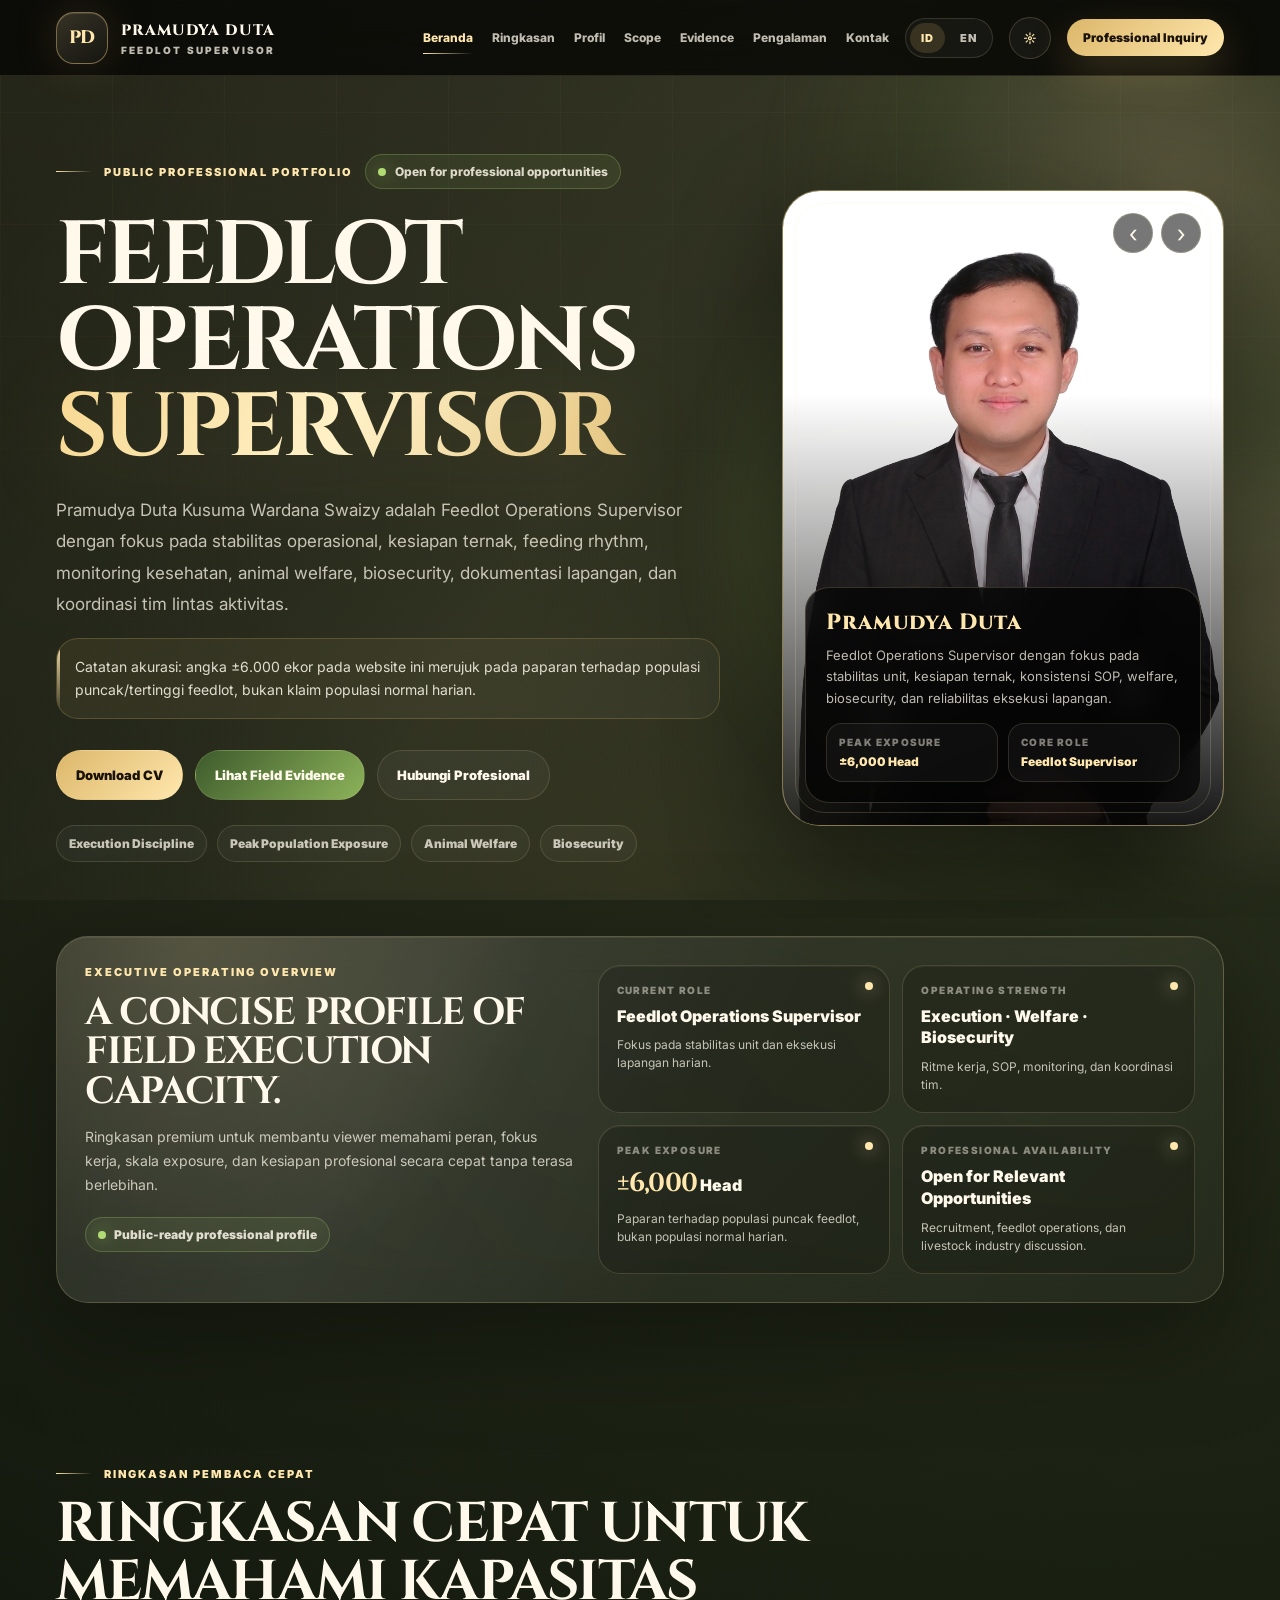
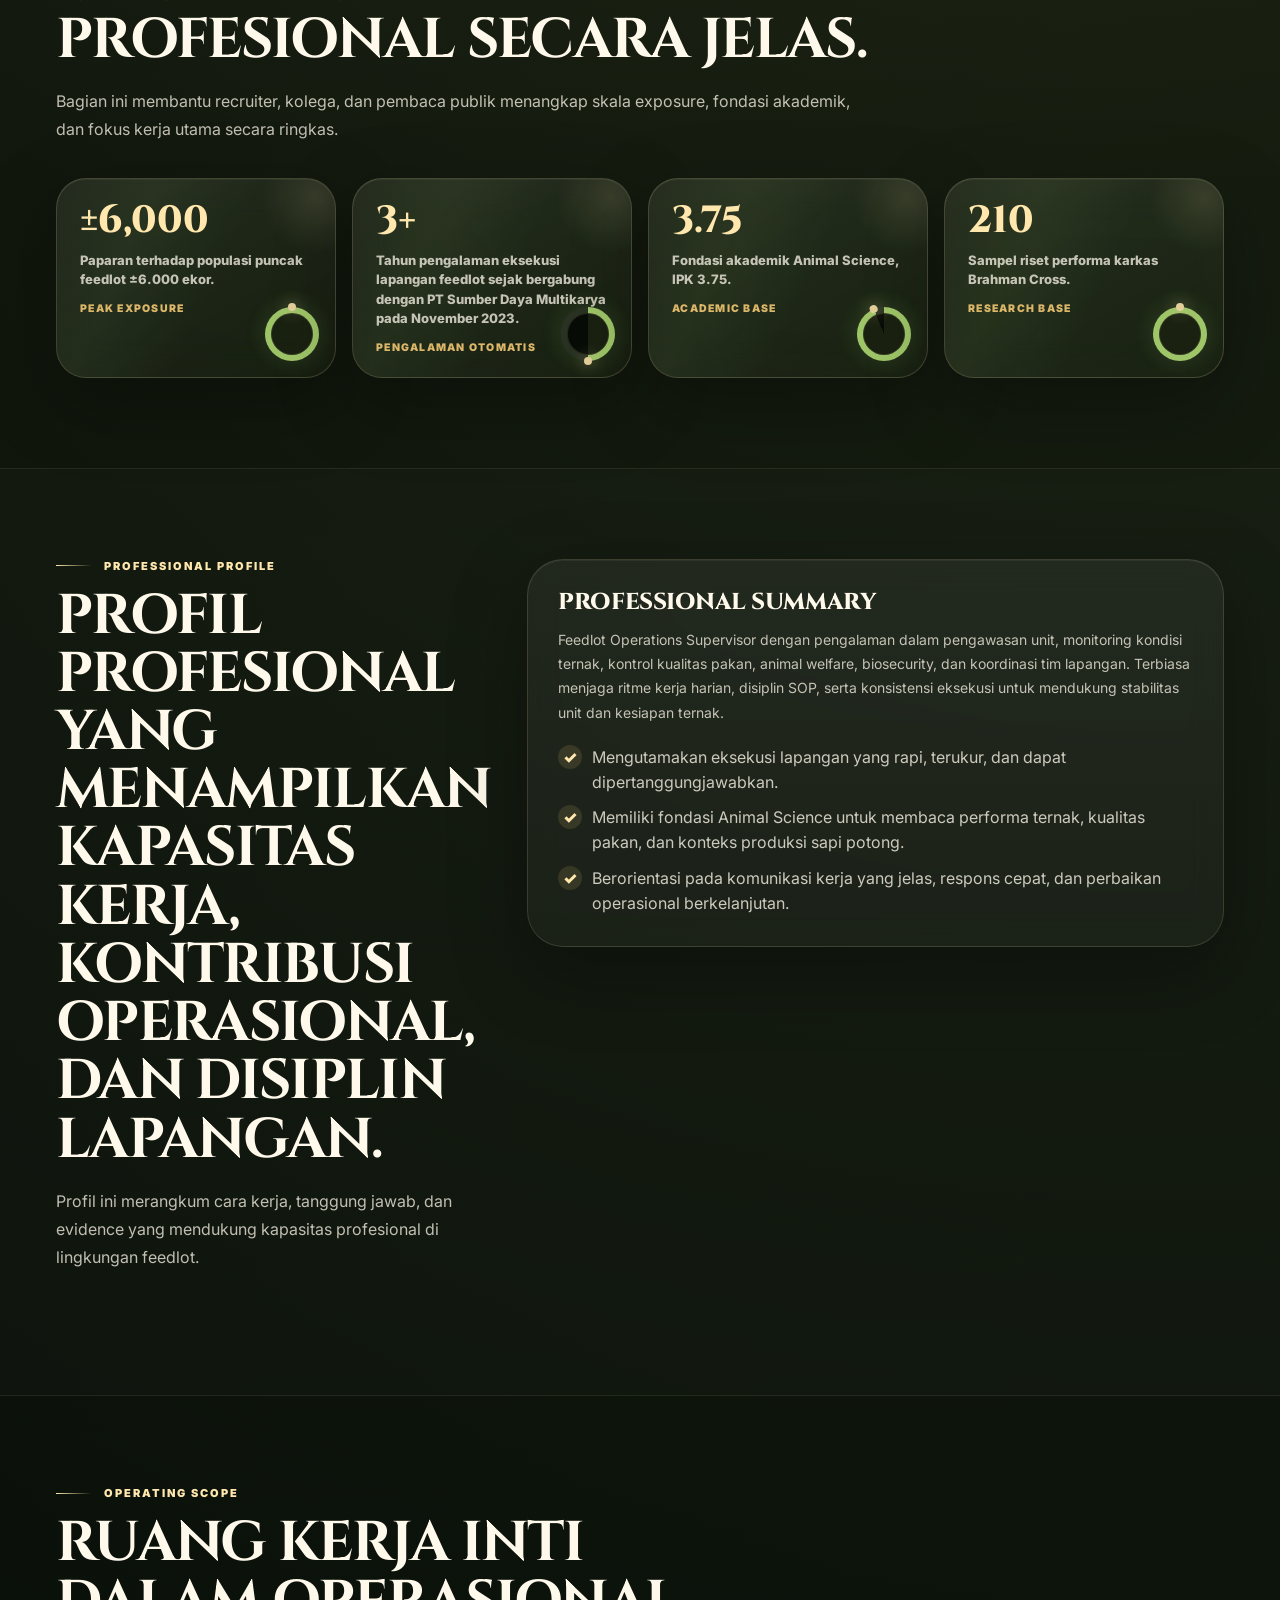
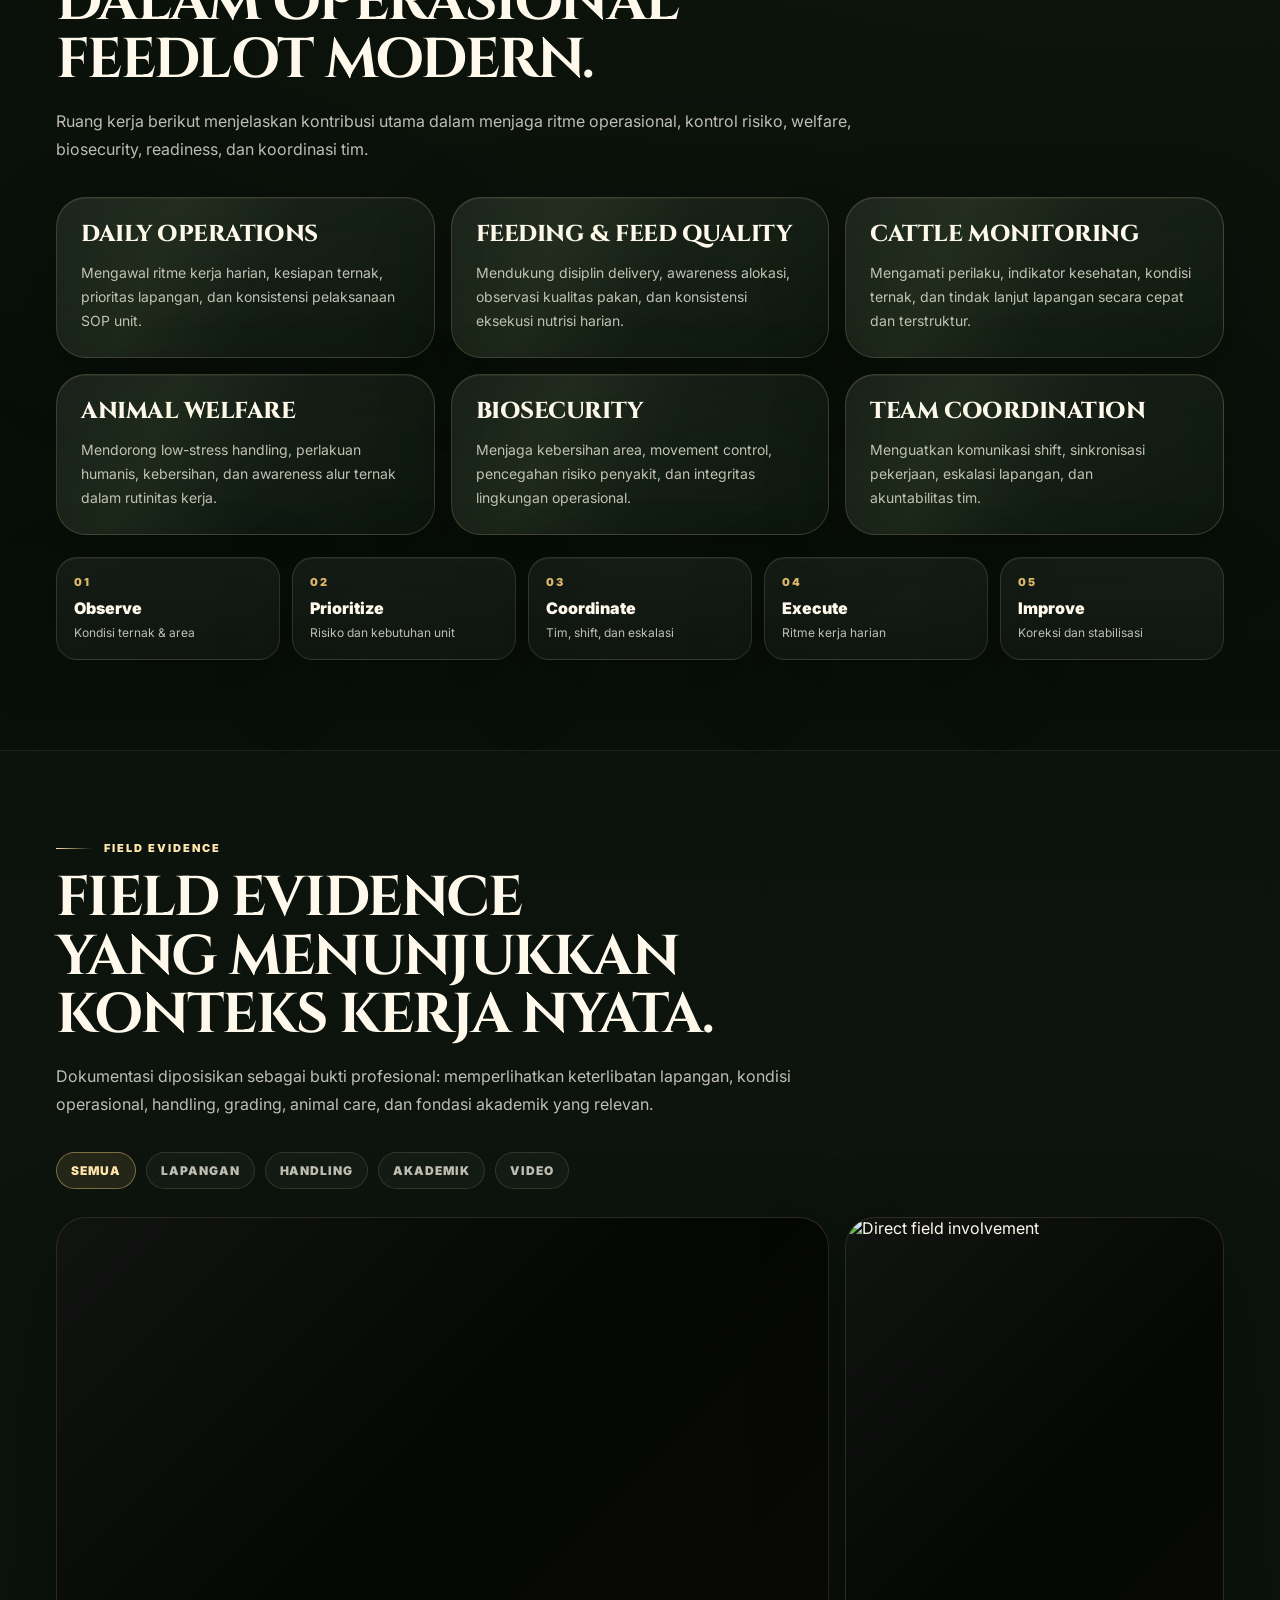
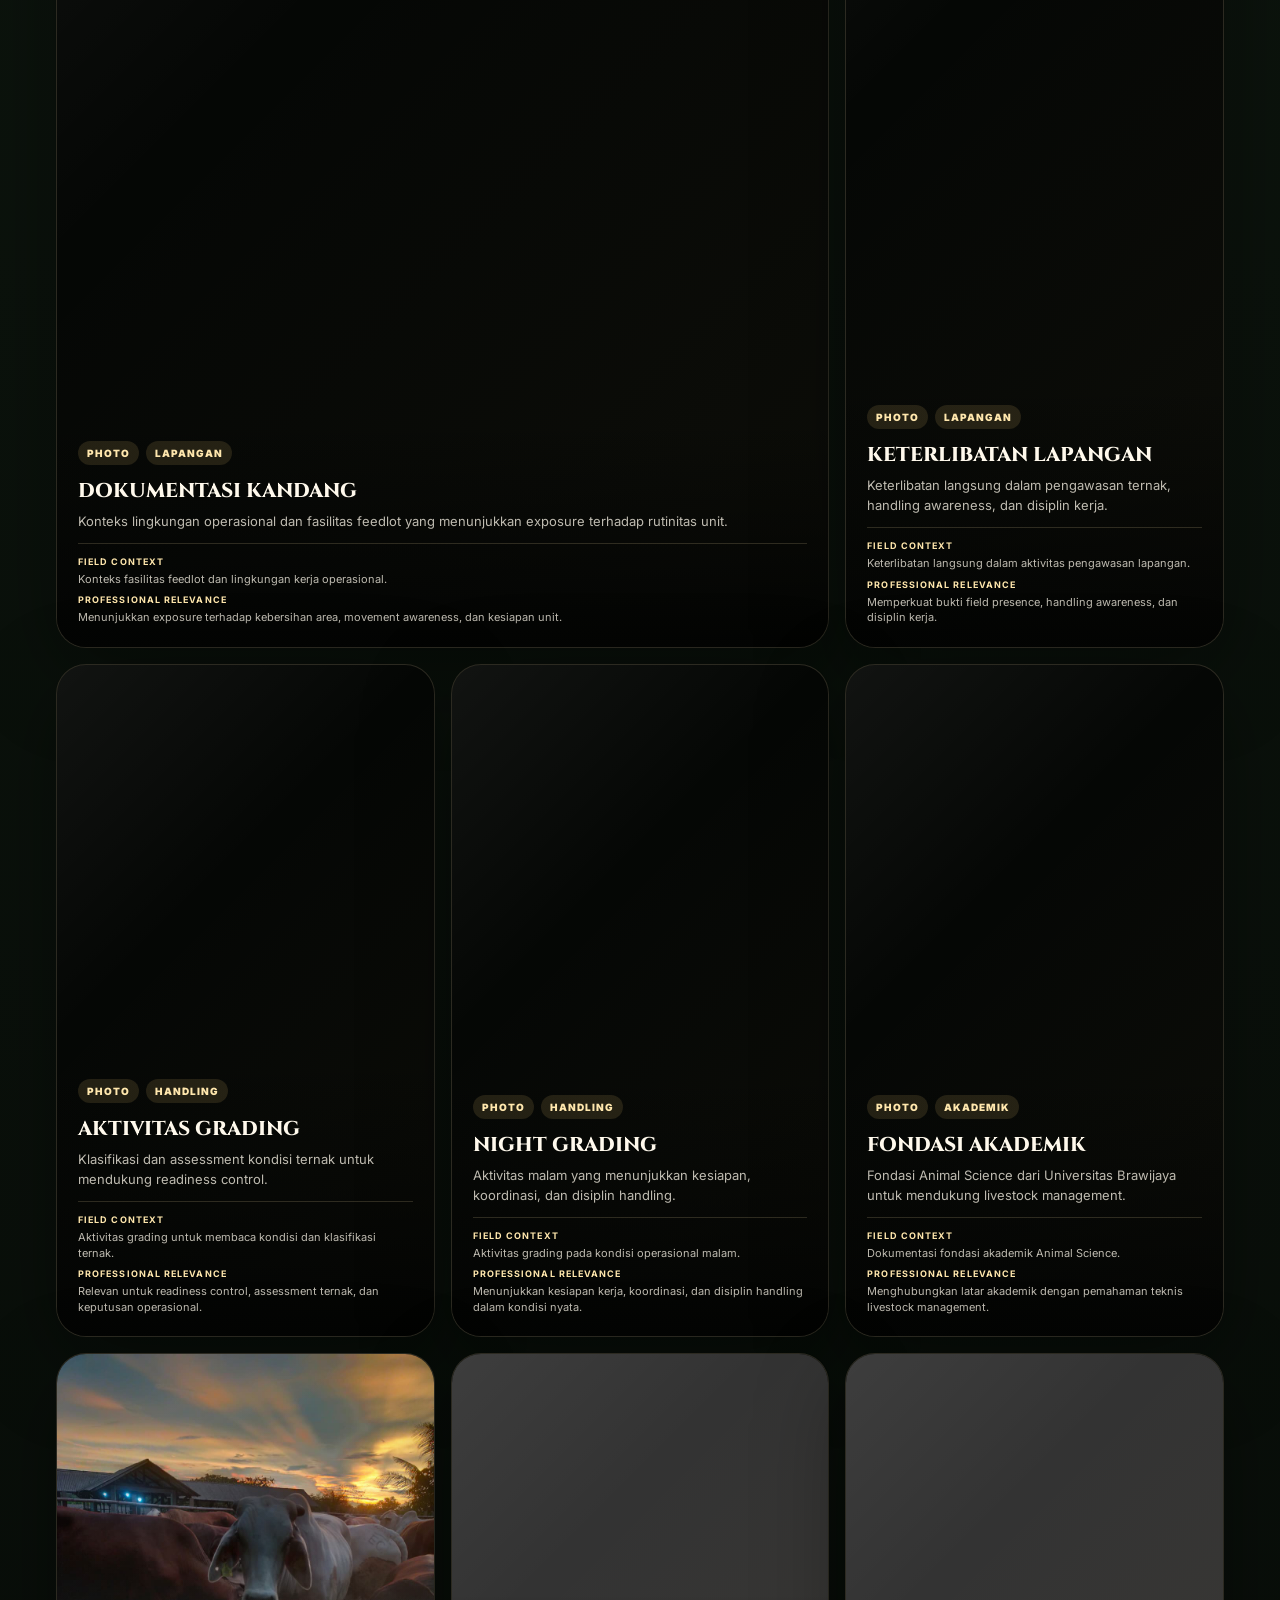
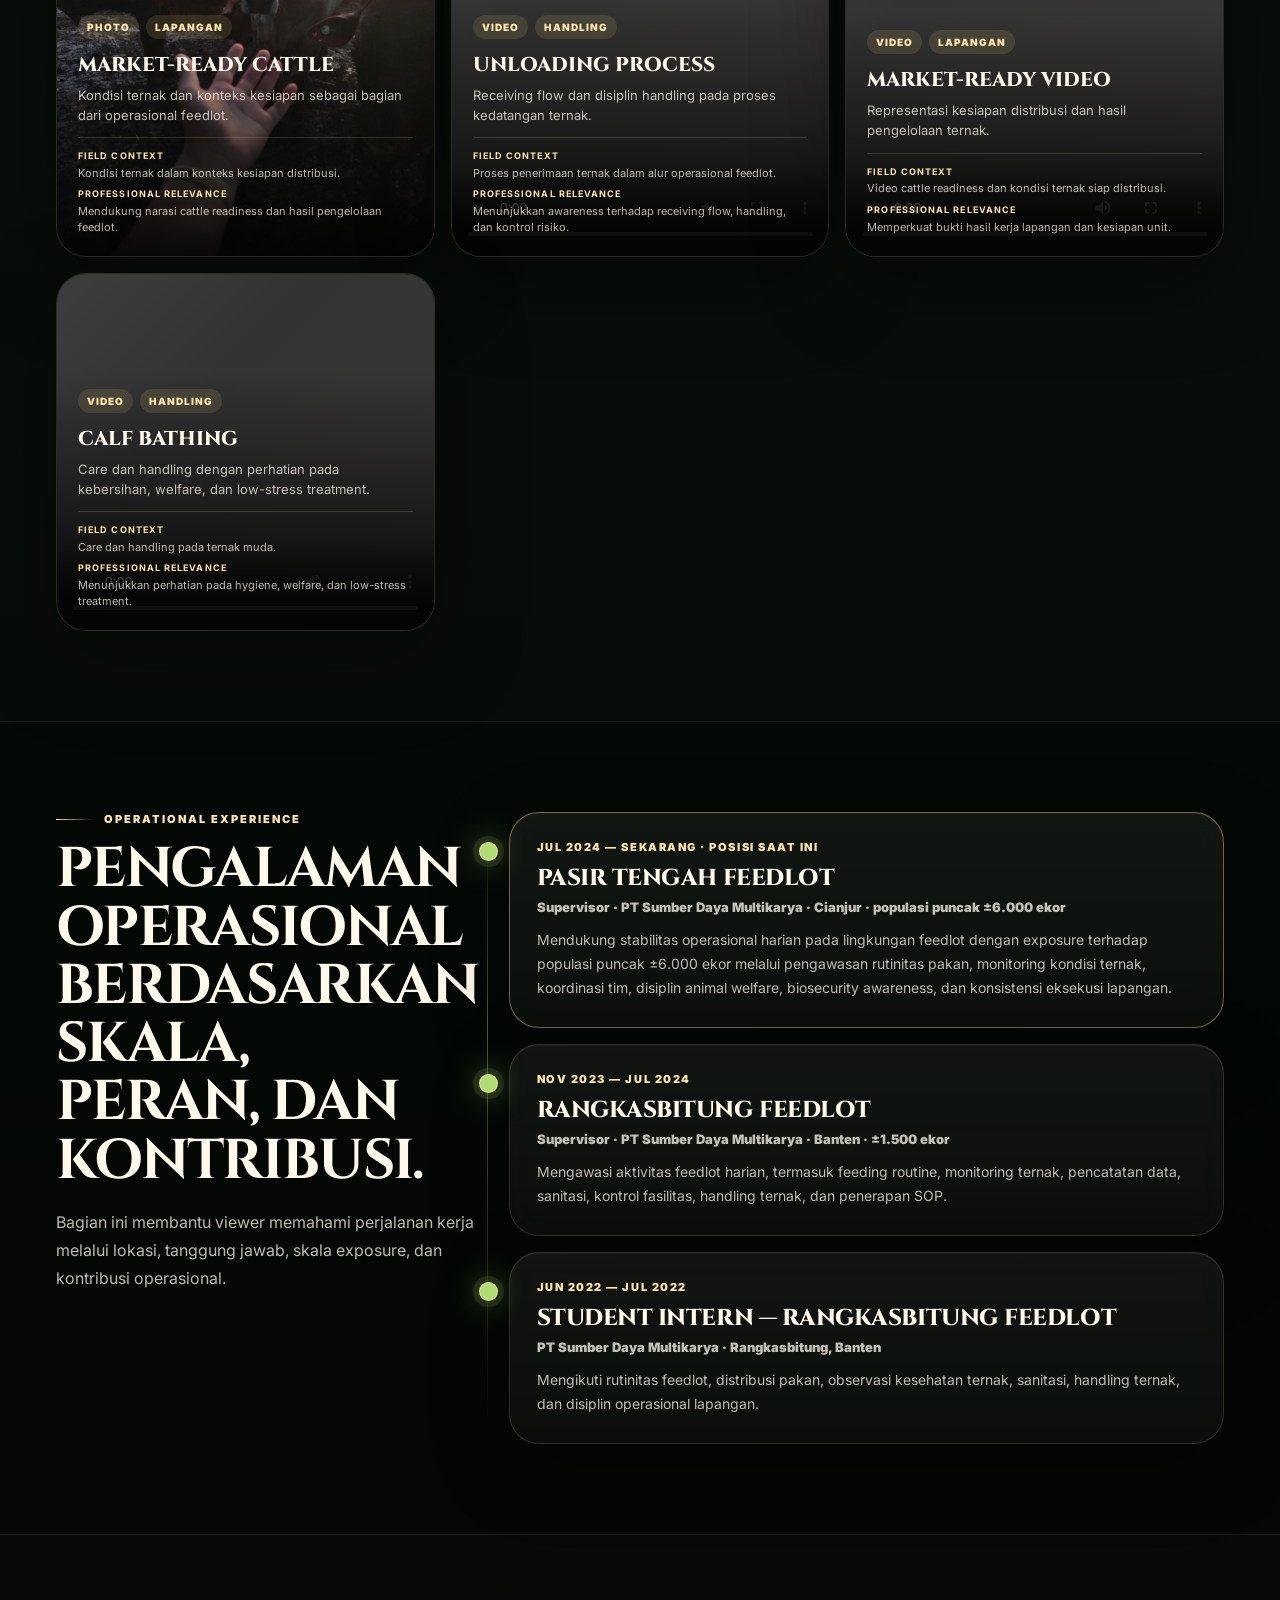
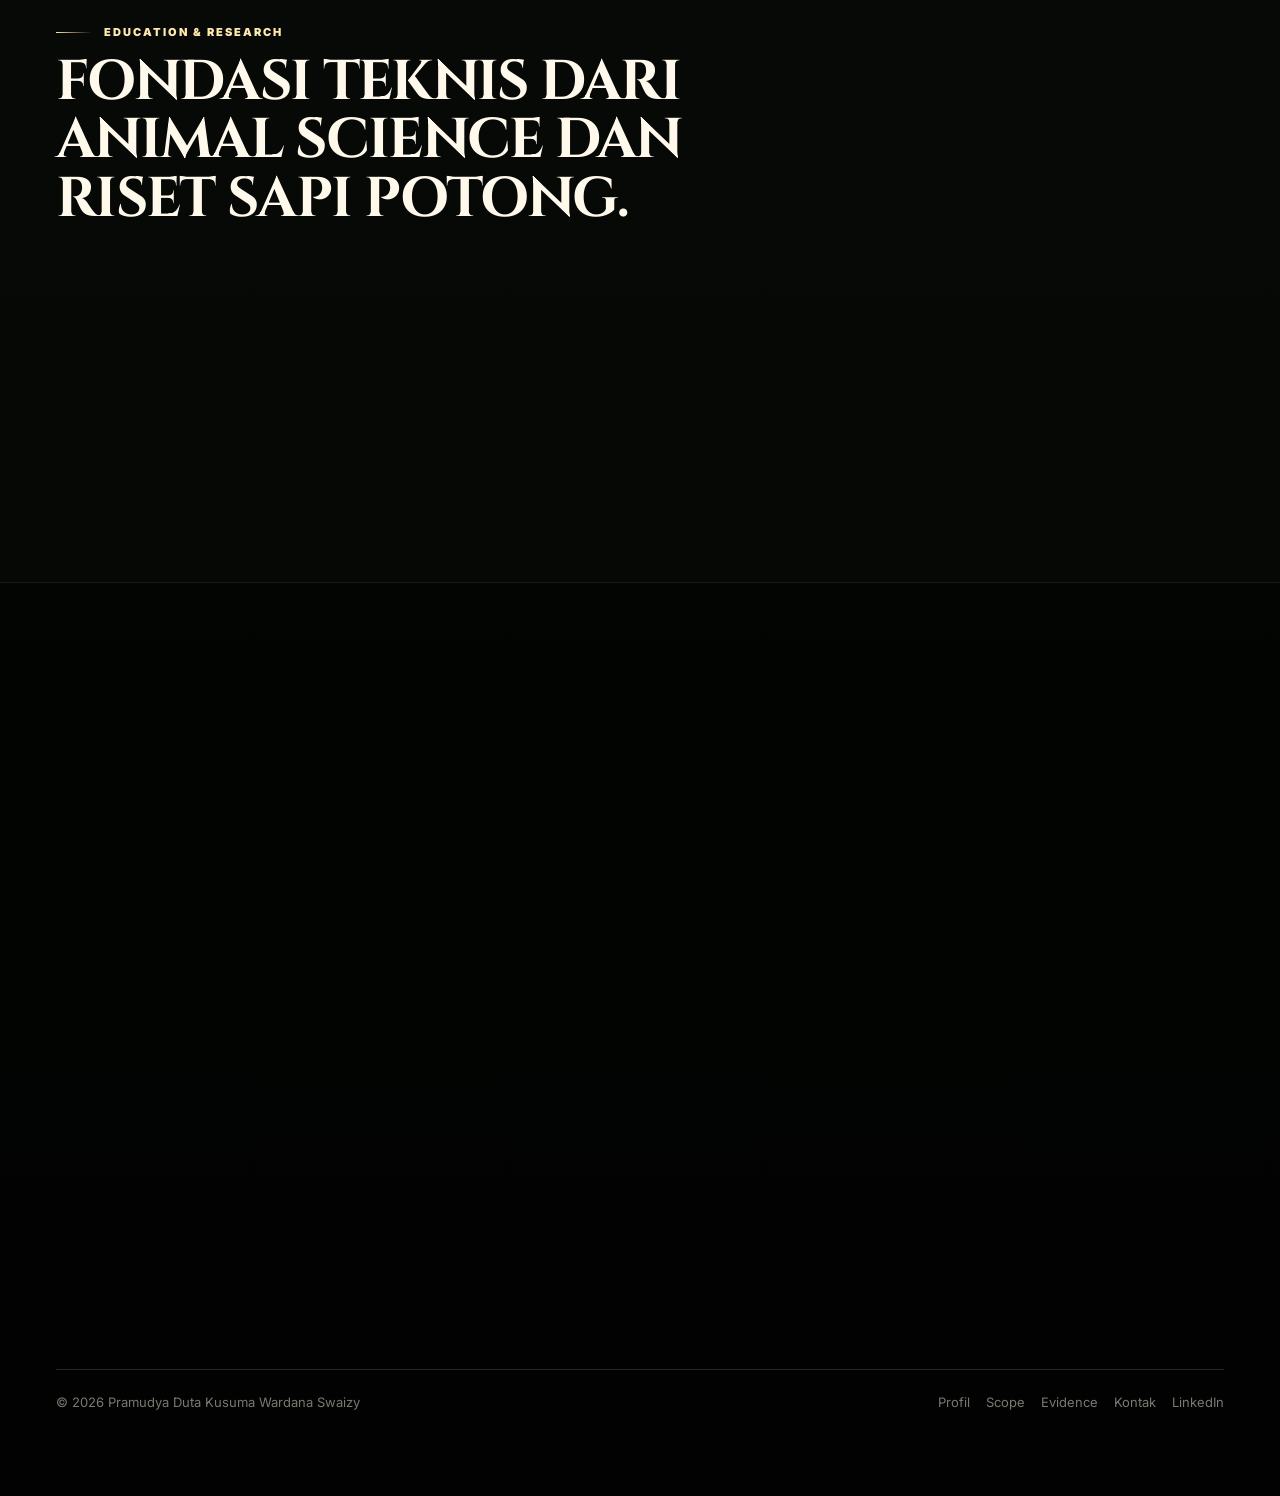
==== commit bf0caa70: "Load premium motion enhancement layer" ====
--- a/index.html
+++ b/index.html
@@ -43,7 +43,7 @@
   <link rel="preconnect" href="https://fonts.googleapis.com" />
   <link rel="preconnect" href="https://fonts.gstatic.com" crossorigin />
   <link href="https://fonts.googleapis.com/css2?family=Cinzel:wght@600;700;800&family=Inter:wght@400;500;600;700;800;900&display=swap" rel="stylesheet" />
-  <link rel="stylesheet" href="assets/css/style.css?v=20260701-security-clean" />
+  <link rel="stylesheet" href="assets/css/style.css?v=20260701-premium-motion" />
   <style>
     ::selection{background:rgba(220,183,106,.28);color:#fff8ea}.hero-lead,.section-lead,.card-text,.scope-text,.role-desc,.edu-text,.contact-lead,.doc-text{text-wrap:pretty}.section-title,.contact-title{text-wrap:balance}.reader-note{position:relative;overflow:hidden}.reader-note:before{content:"";position:absolute;inset:0 auto 0 0;width:3px;background:linear-gradient(180deg,var(--gold-light),transparent)}.footer-inner{border-top-color:rgba(255,231,173,.16)}.command-deck-section{padding:18px 0 74px}.command-deck{position:relative;overflow:hidden;border:1px solid rgba(255,231,173,.22);border-radius:32px;background:linear-gradient(135deg,rgba(255,255,255,.092),rgba(255,255,255,.032));box-shadow:0 32px 104px rgba(0,0,0,.36),inset 0 1px 0 rgba(255,255,255,.075);backdrop-filter:blur(18px)}.command-deck:before{content:"";position:absolute;inset:0;background:radial-gradient(circle at 12% 0%,rgba(255,231,173,.16),transparent 32%),linear-gradient(115deg,transparent,rgba(255,255,255,.055),transparent 58%);pointer-events:none}.command-deck-inner{position:relative;display:grid;grid-template-columns:.9fr 1.1fr;gap:24px;padding:28px}.deck-kicker{color:var(--gold-light);font-size:11px;font-weight:900;letter-spacing:.18em;text-transform:uppercase}.deck-title{font-family:Cinzel,Georgia,serif;margin:14px 0 0;font-size:clamp(24px,3vw,38px);line-height:1.04;letter-spacing:-.035em;text-transform:uppercase}.deck-lead{margin:14px 0 0;color:var(--muted);font-size:14px;line-height:1.72;max-width:520px}.deck-grid{display:grid;grid-template-columns:repeat(2,minmax(0,1fr));gap:12px}.deck-card{position:relative;min-height:132px;padding:18px;border:1px solid rgba(255,231,173,.16);border-radius:22px;background:rgba(0,0,0,.18);box-shadow:inset 0 1px 0 rgba(255,255,255,.055)}.deck-card:after{content:"";position:absolute;right:16px;top:16px;width:8px;height:8px;border-radius:50%;background:var(--gold-light);box-shadow:0 0 18px rgba(255,231,173,.72)}.deck-label{color:var(--soft);font-size:10px;font-weight:900;letter-spacing:.14em;text-transform:uppercase}.deck-value{margin-top:10px;color:var(--text);font-weight:900;line-height:1.36}.deck-value strong{font-family:Cinzel,Georgia,serif;color:var(--gold-light);font-size:26px;letter-spacing:-.03em}.deck-note{margin-top:9px;color:var(--muted);font-size:12px;line-height:1.5}.deck-status{display:inline-flex;align-items:center;gap:8px;margin-top:20px;padding:9px 12px;border:1px solid rgba(177,220,116,.24);border-radius:999px;background:rgba(177,220,116,.08);color:rgba(255,249,236,.84);font-size:12px;font-weight:900}.deck-status span{width:8px;height:8px;border-radius:50%;background:var(--green-soft);box-shadow:0 0 18px rgba(177,220,116,.8)}@media(max-width:900px){.command-deck-inner{grid-template-columns:1fr}.deck-grid{grid-template-columns:1fr 1fr}}@media(max-width:760px){.reader-note:before{width:2px}.command-deck-section{padding:10px 0 52px}.command-deck-inner{padding:18px}.deck-grid{grid-template-columns:1fr}.deck-card{min-height:auto}}
   </style>
@@ -108,6 +108,7 @@
 
   <footer class="footer"><div class="container footer-inner"><div>© <span id="siteYear">2026</span> Pramudya Duta Kusuma Wardana Swaizy</div><div class="footer-links"><a href="#about" data-i18n="navAbout">Profil</a><a href="#scope" data-i18n="navScope">Scope</a><a href="#evidence" data-i18n="navEvidence">Evidence</a><a href="#contact" data-i18n="navContact">Kontak</a></div></div></footer>
 
-  <script src="assets/js/main.js?v=20260701-security-clean" defer></script>
+  <script src="assets/js/main.js?v=20260701-premium-motion" defer></script>
+  <script src="assets/js/premium-motion.js?v=20260701-premium-motion" defer></script>
 </body>
 </html>
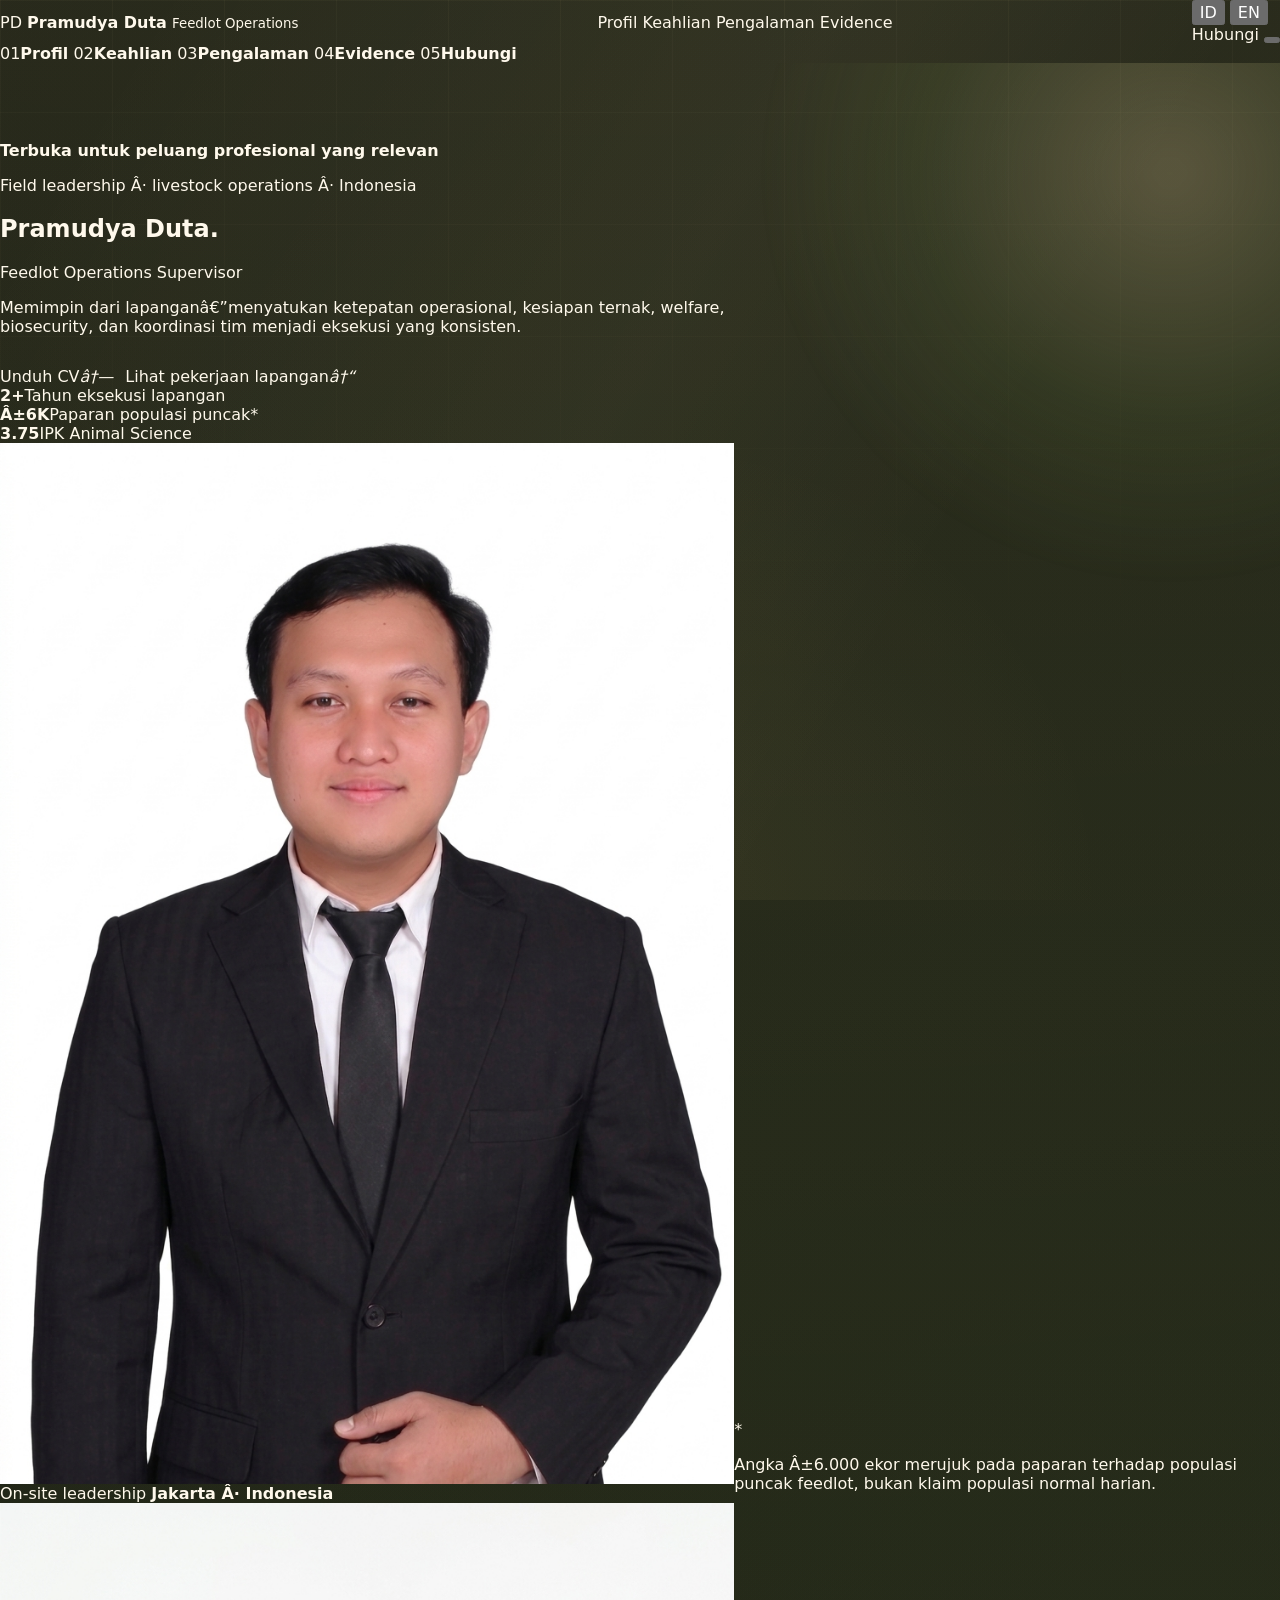
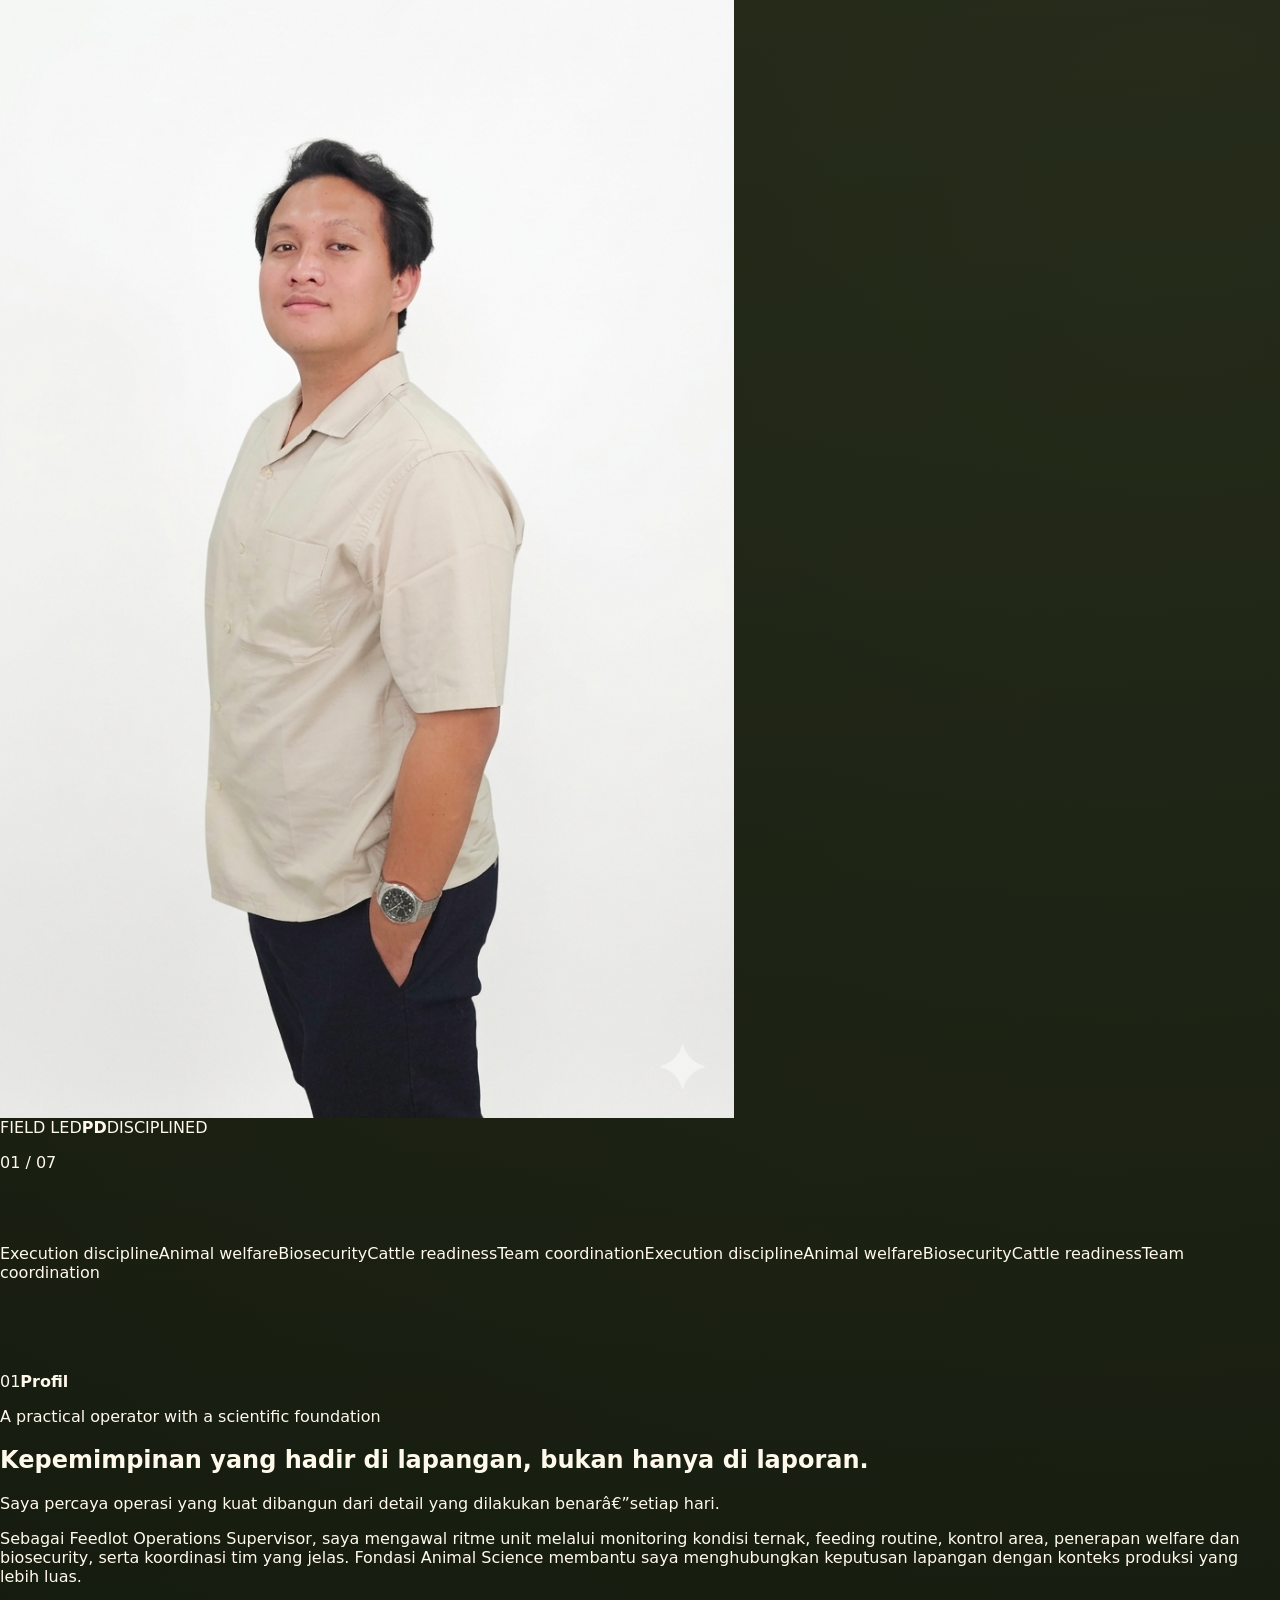
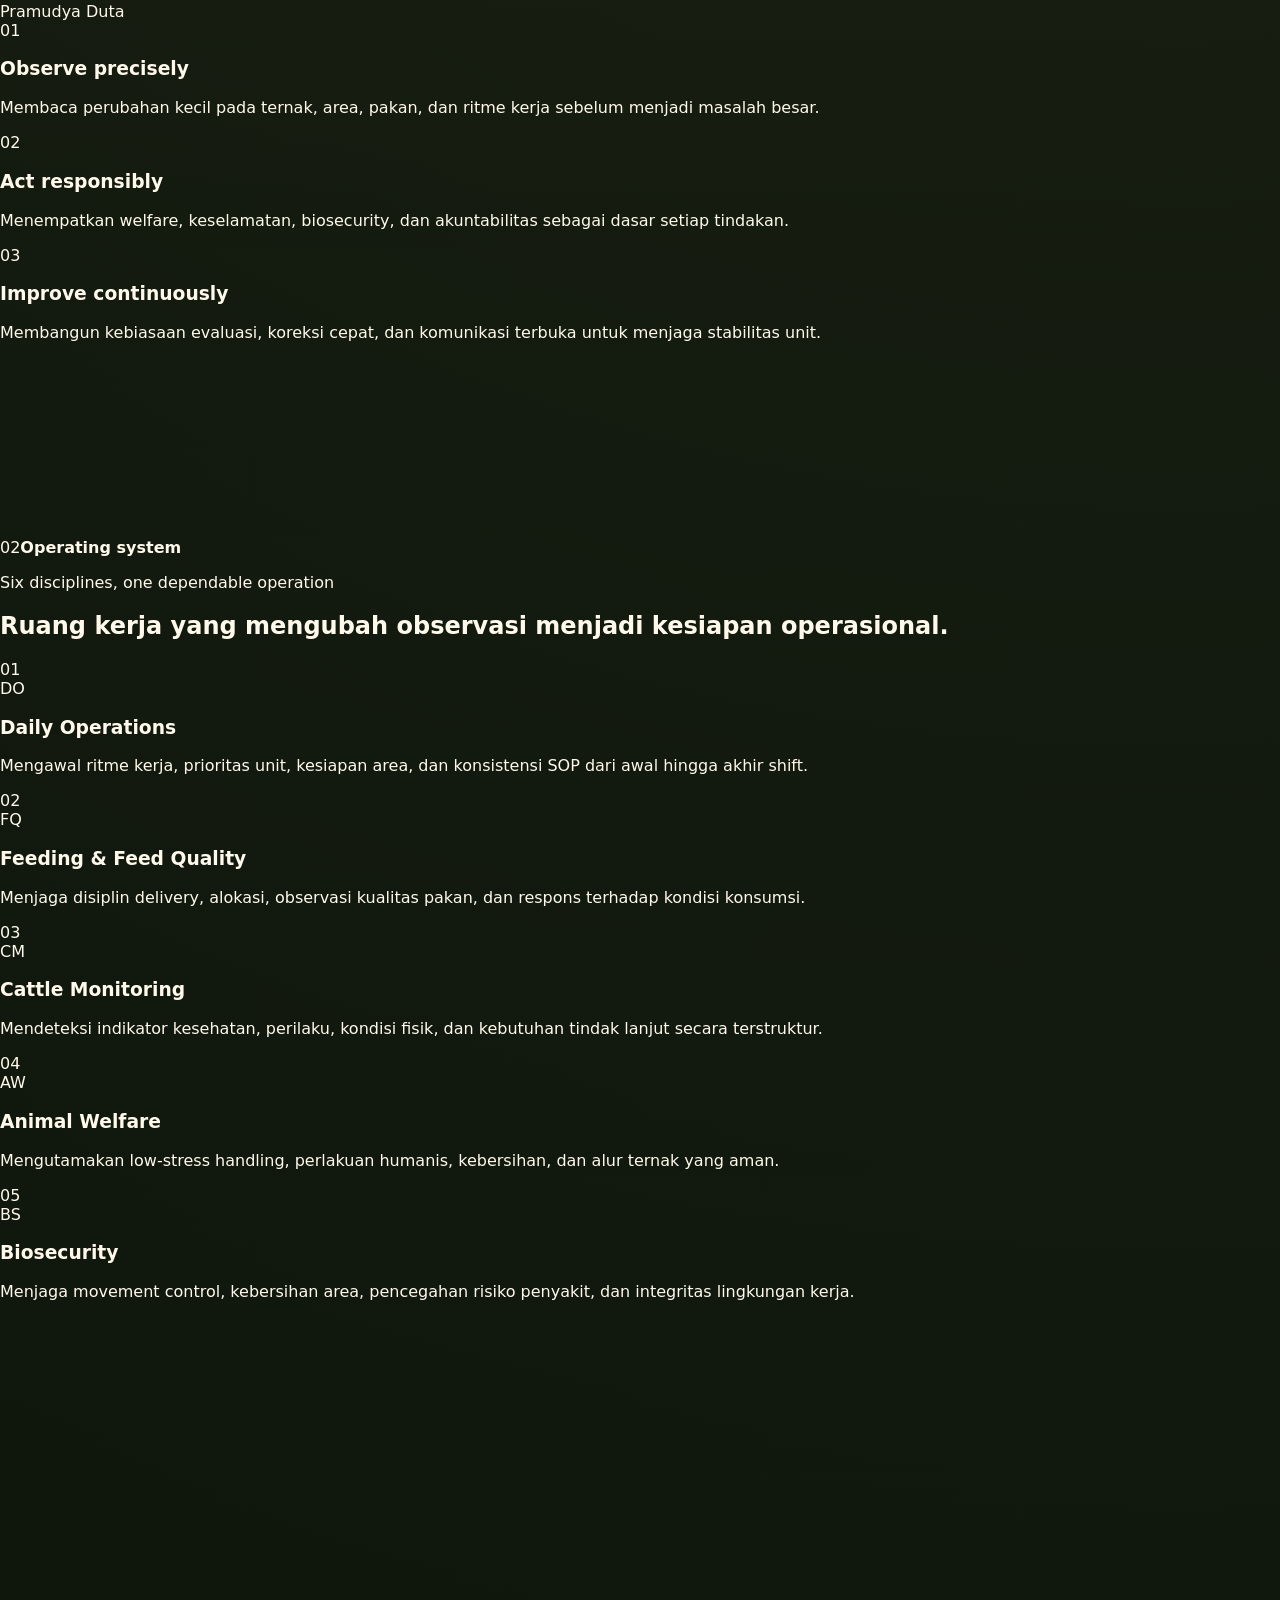
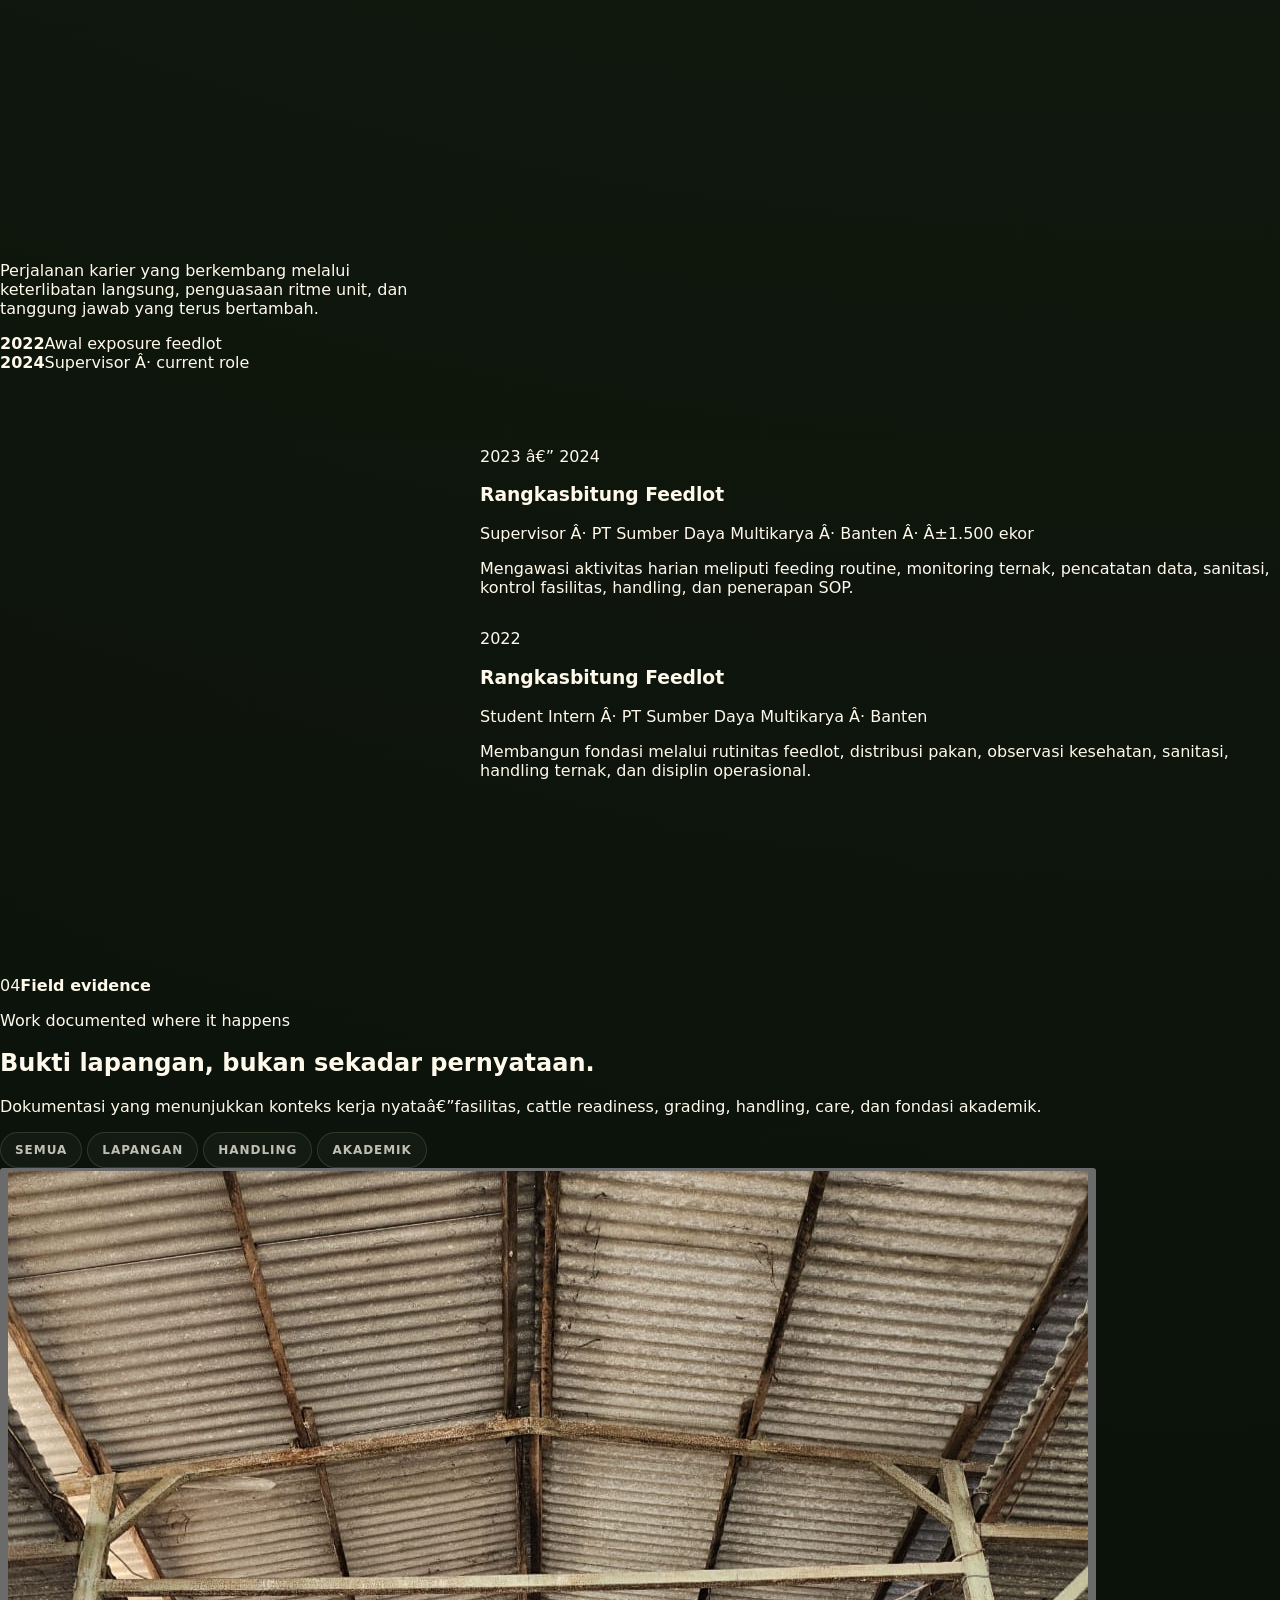
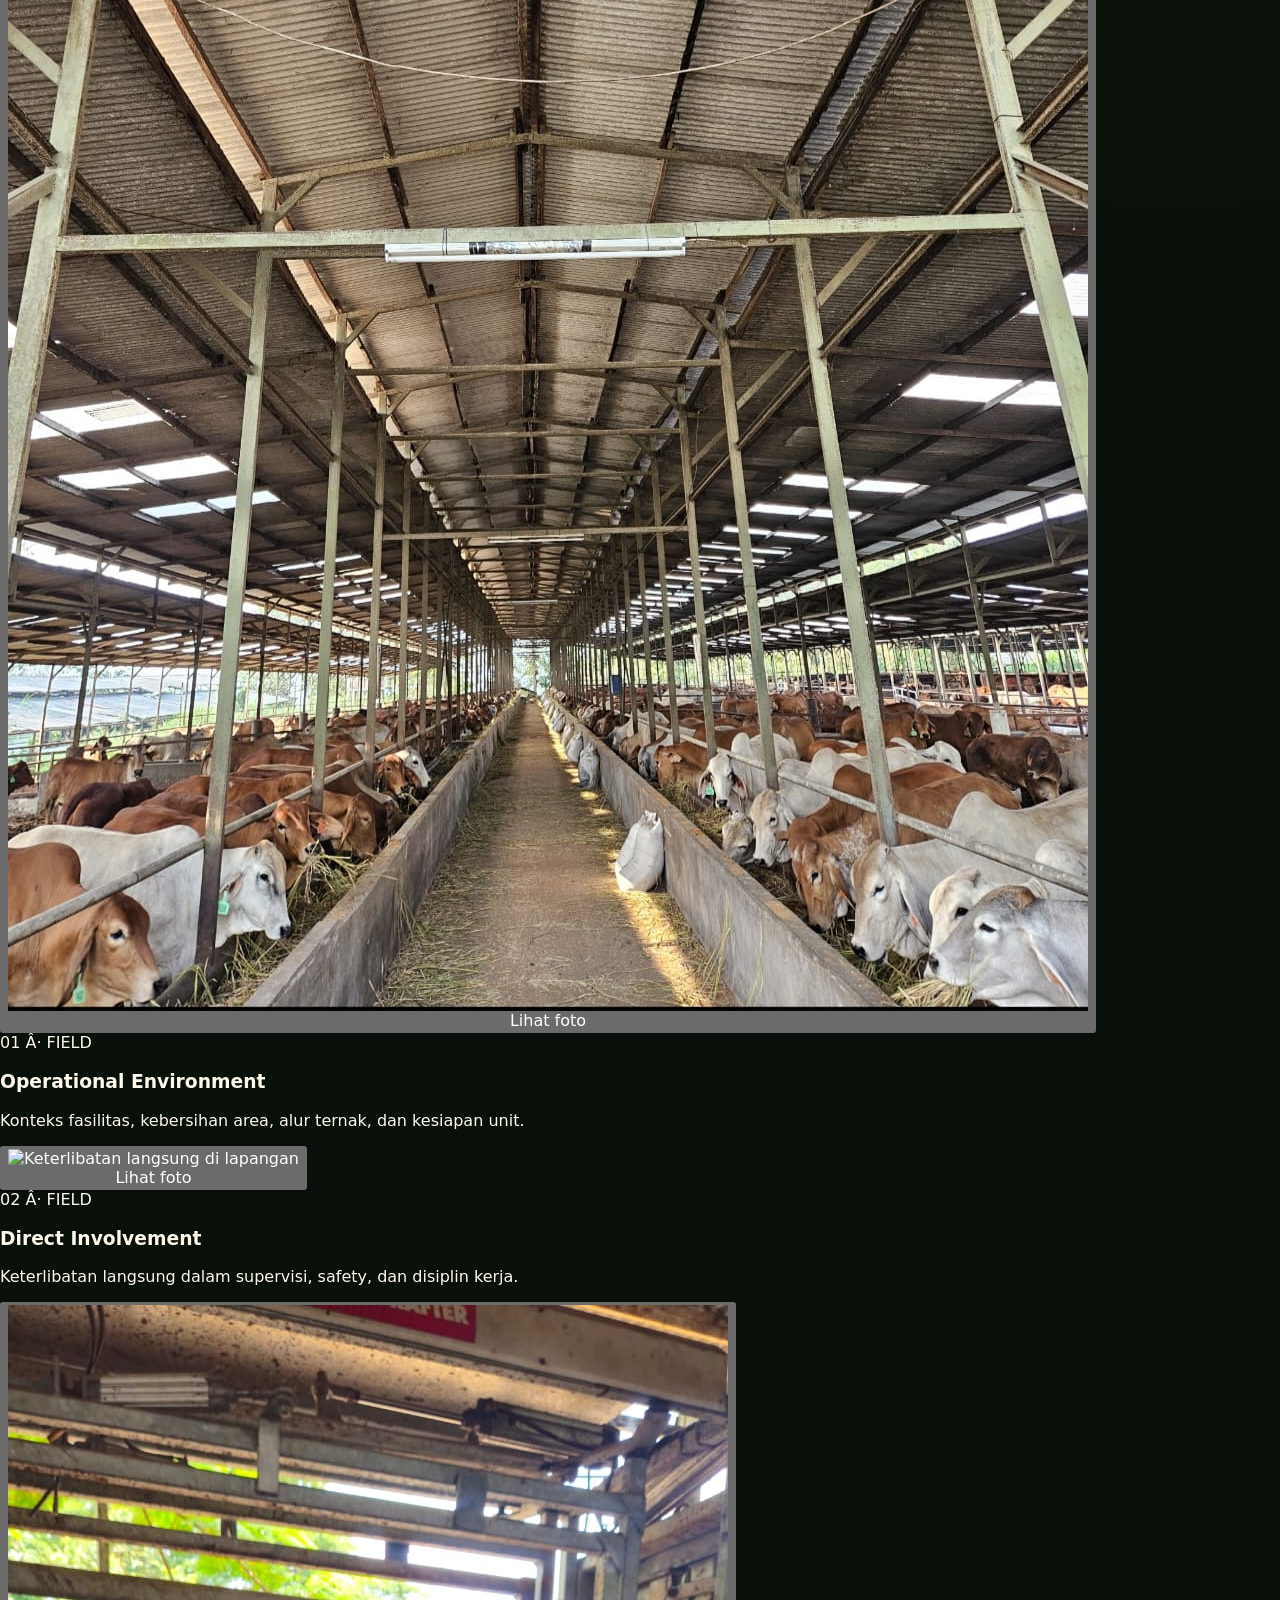
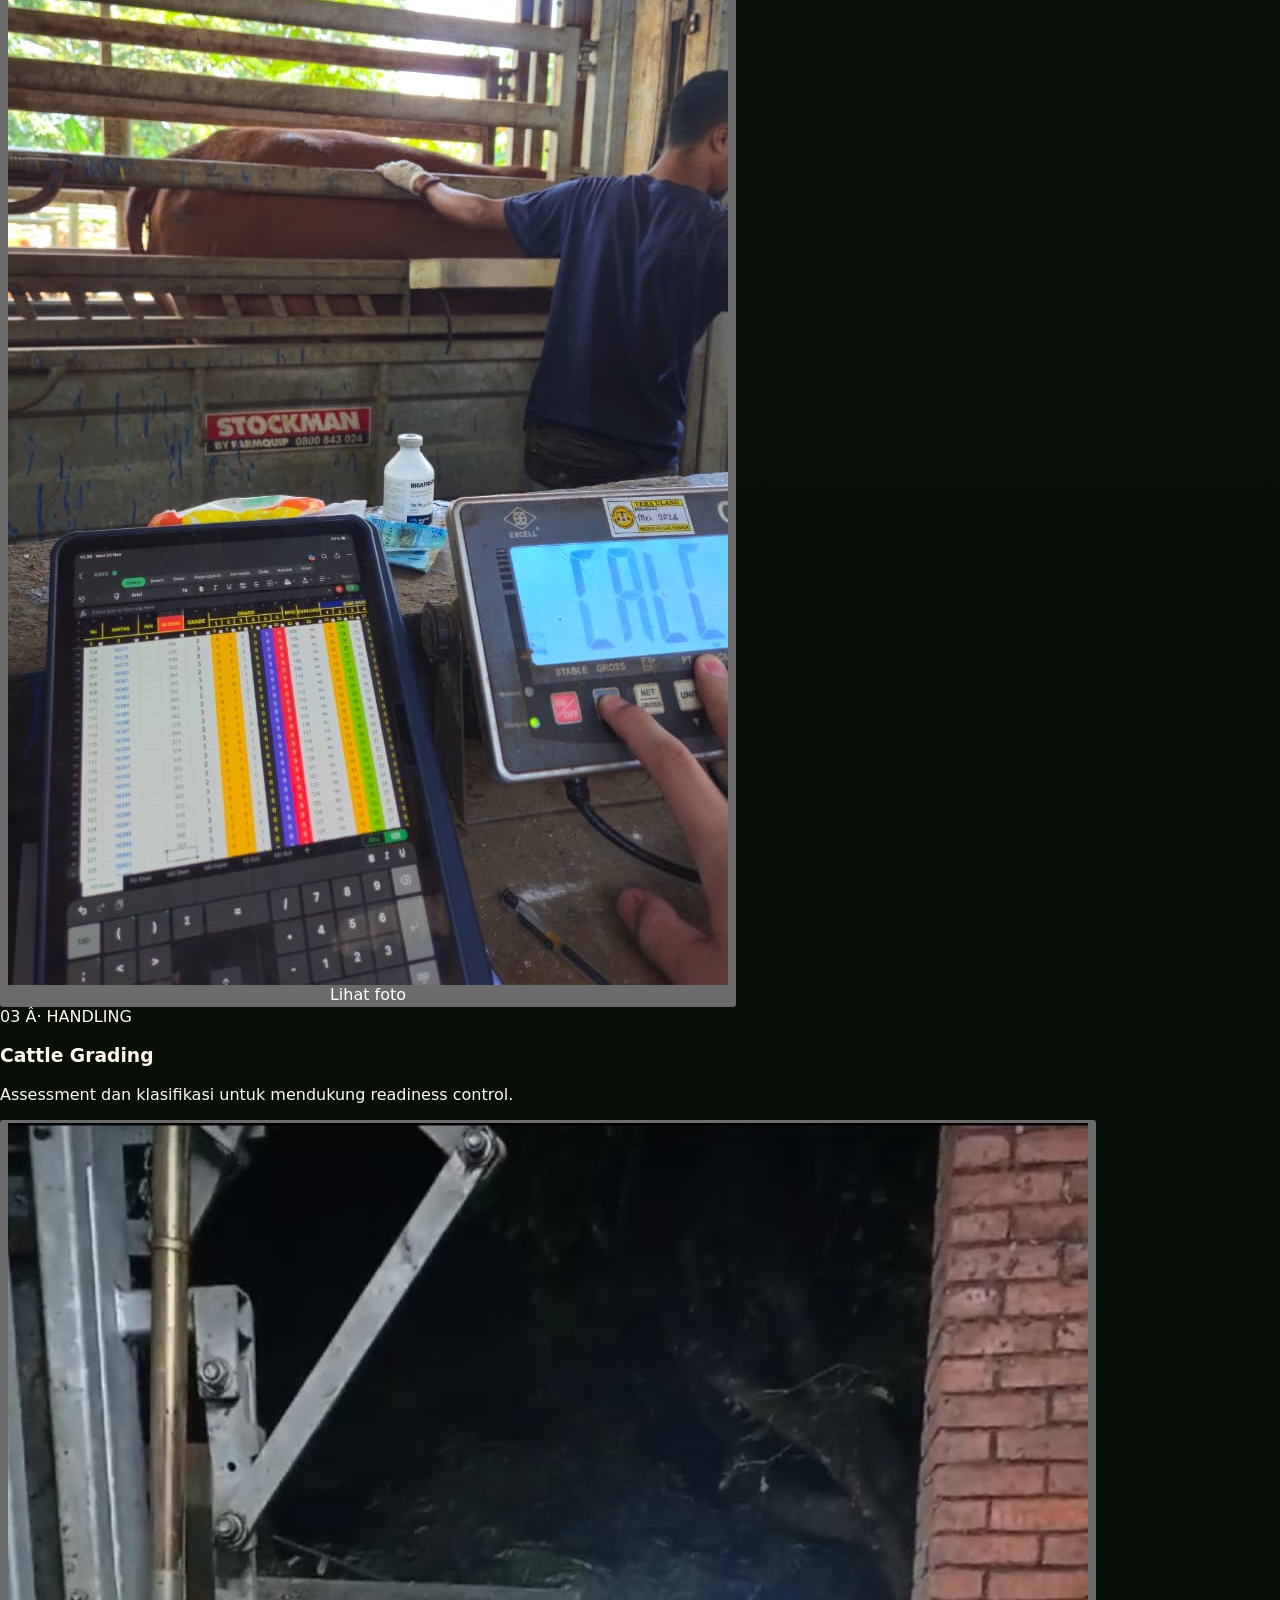
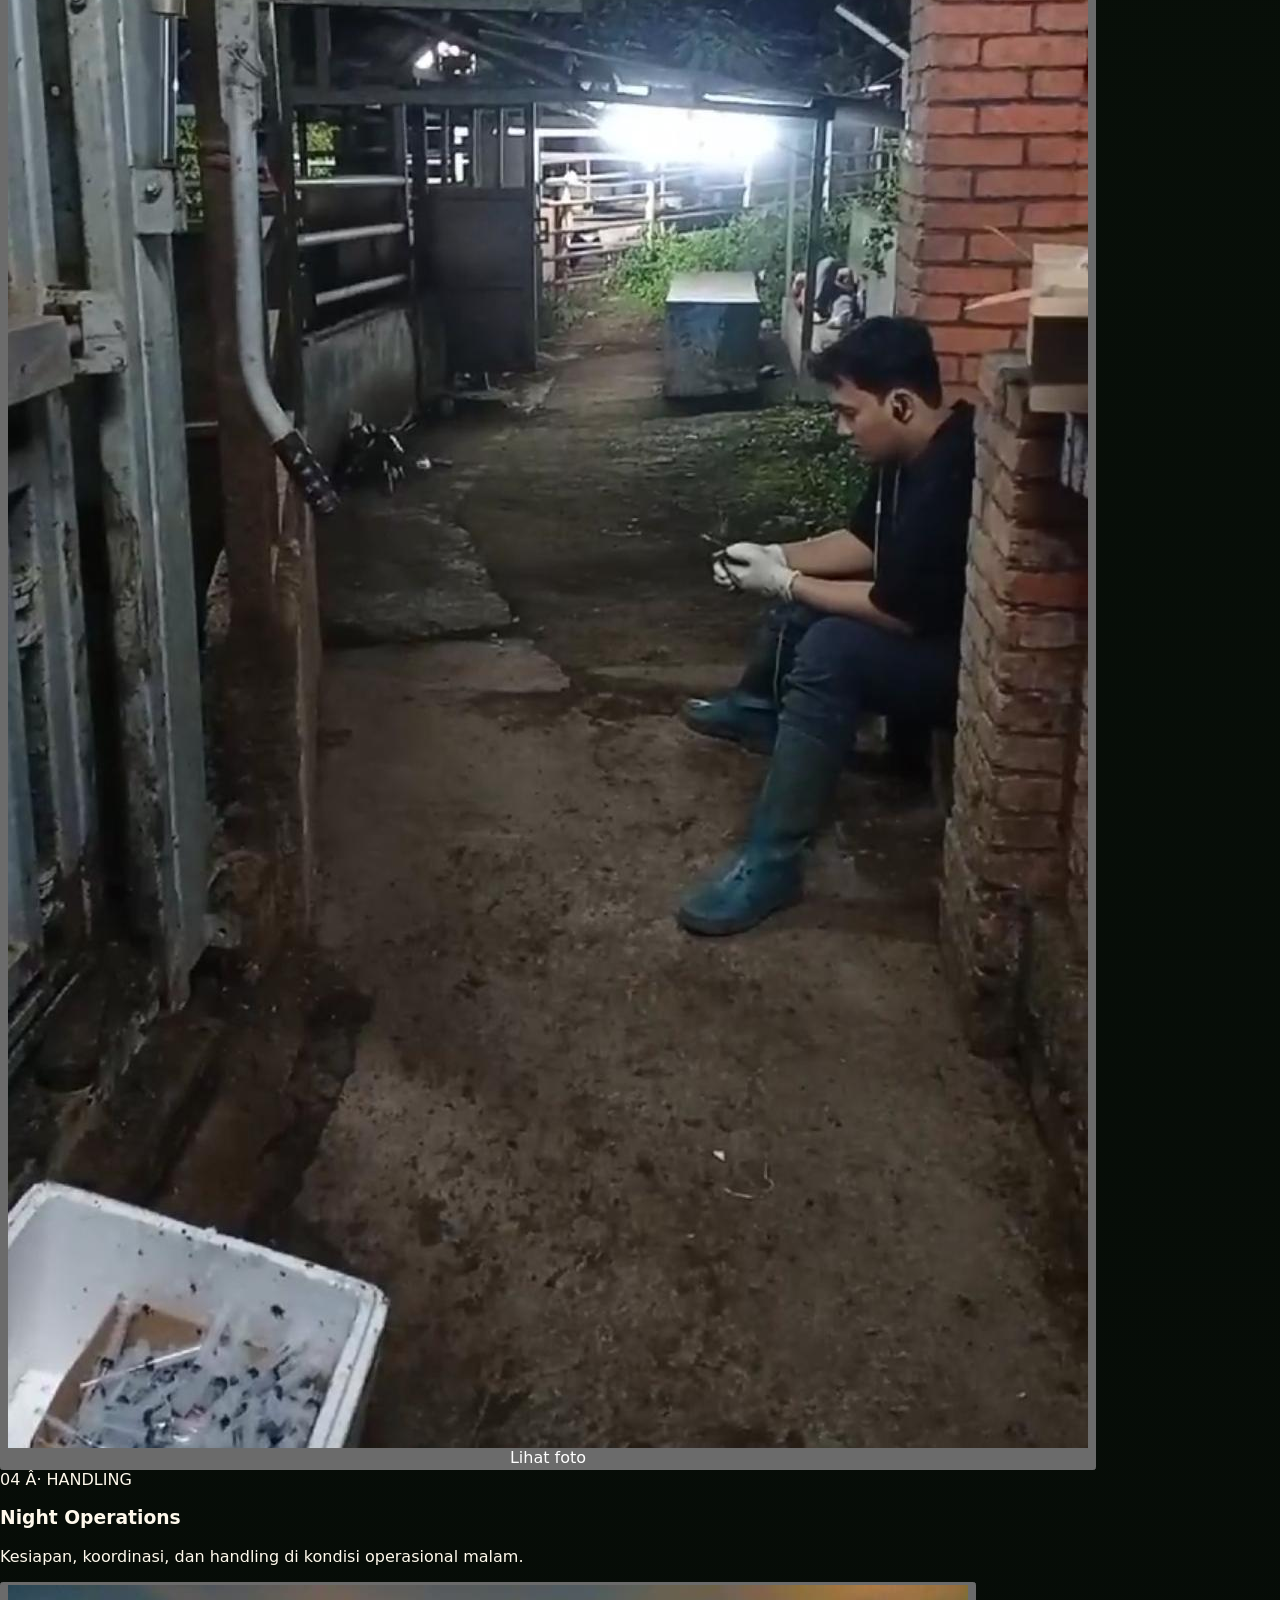
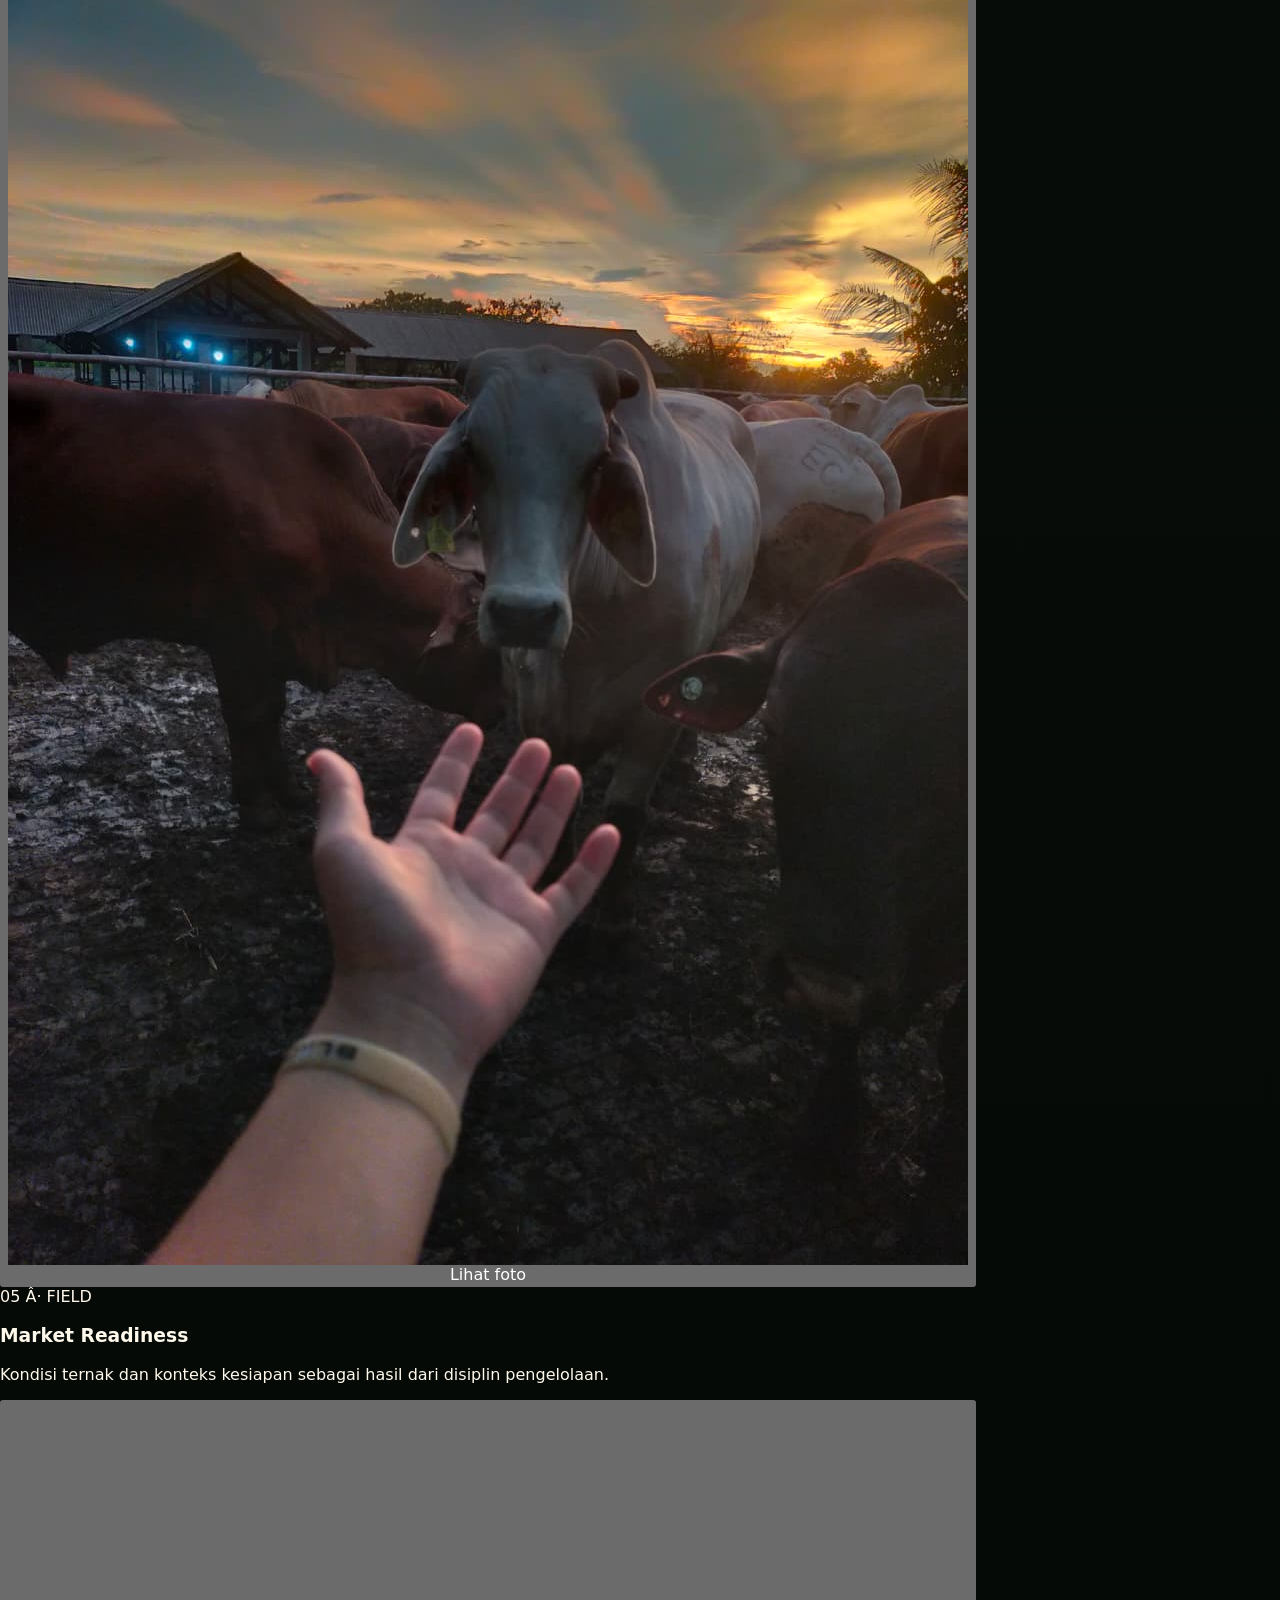
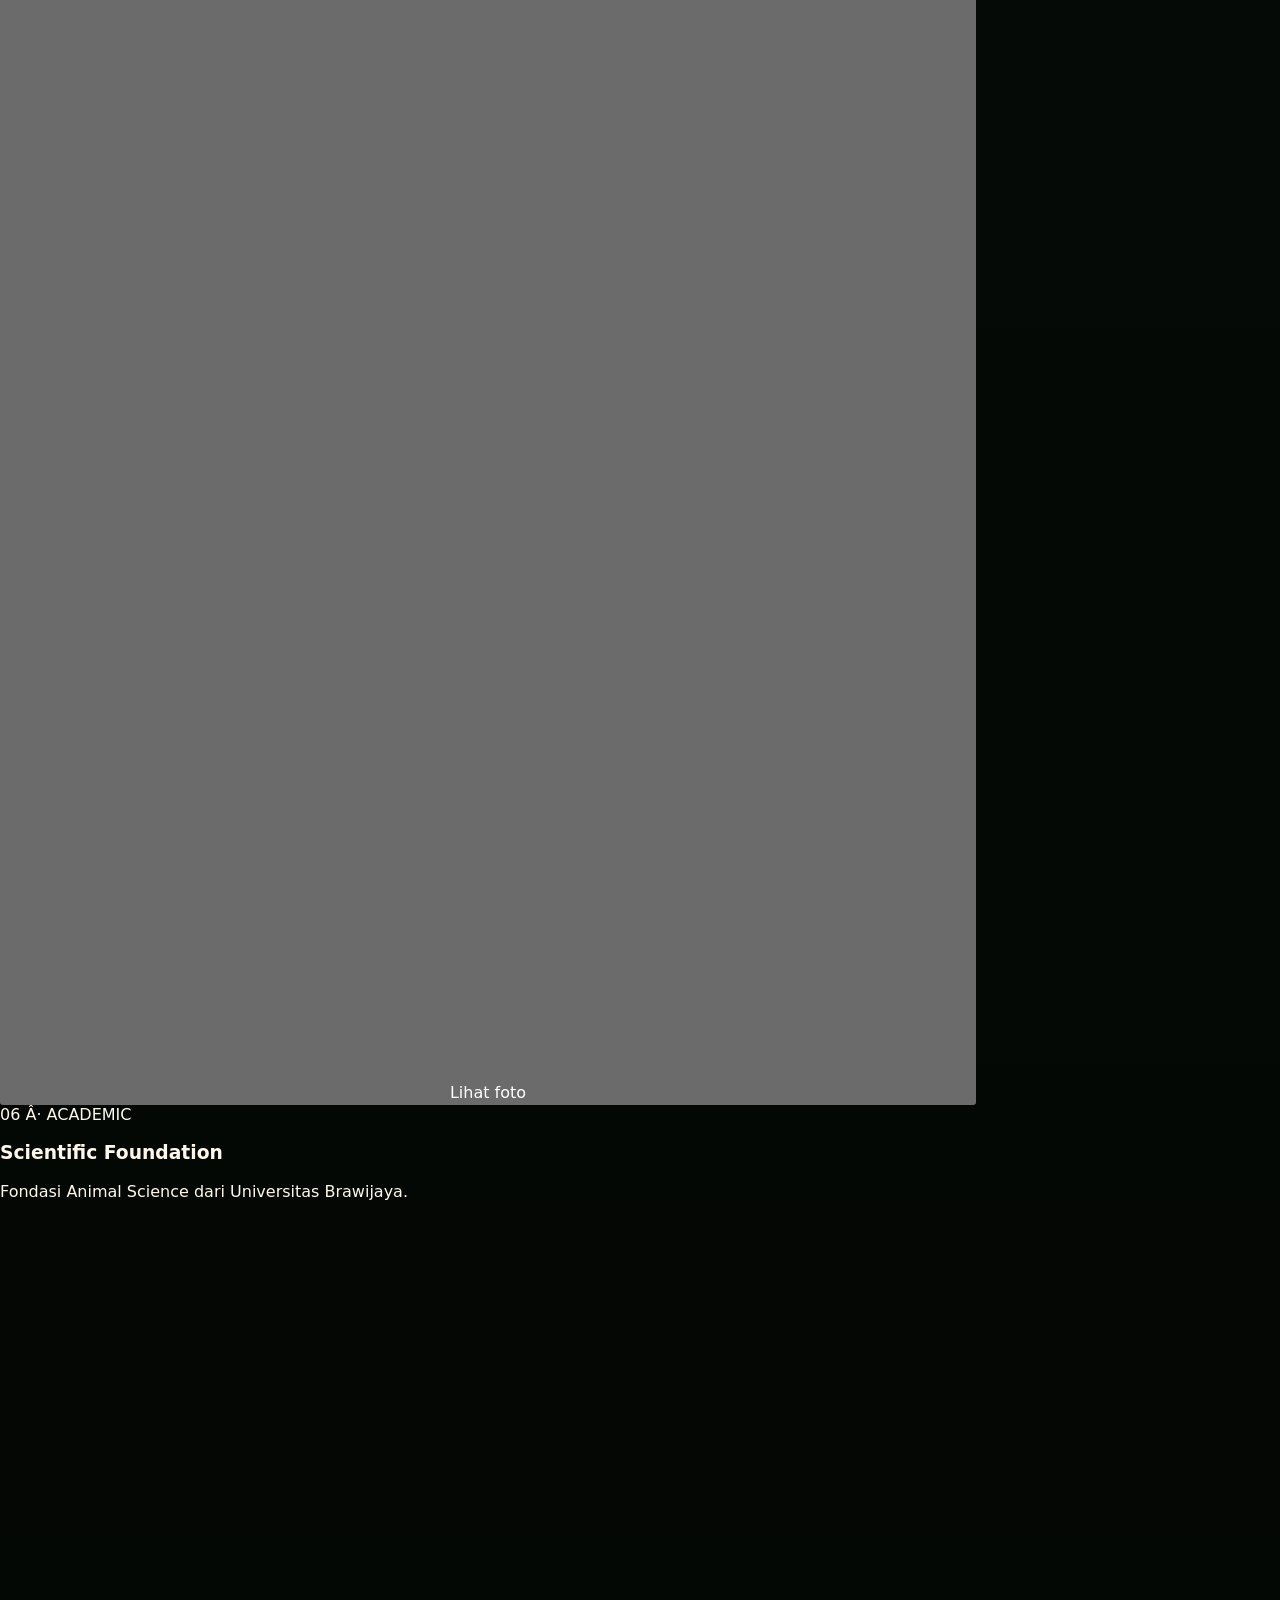
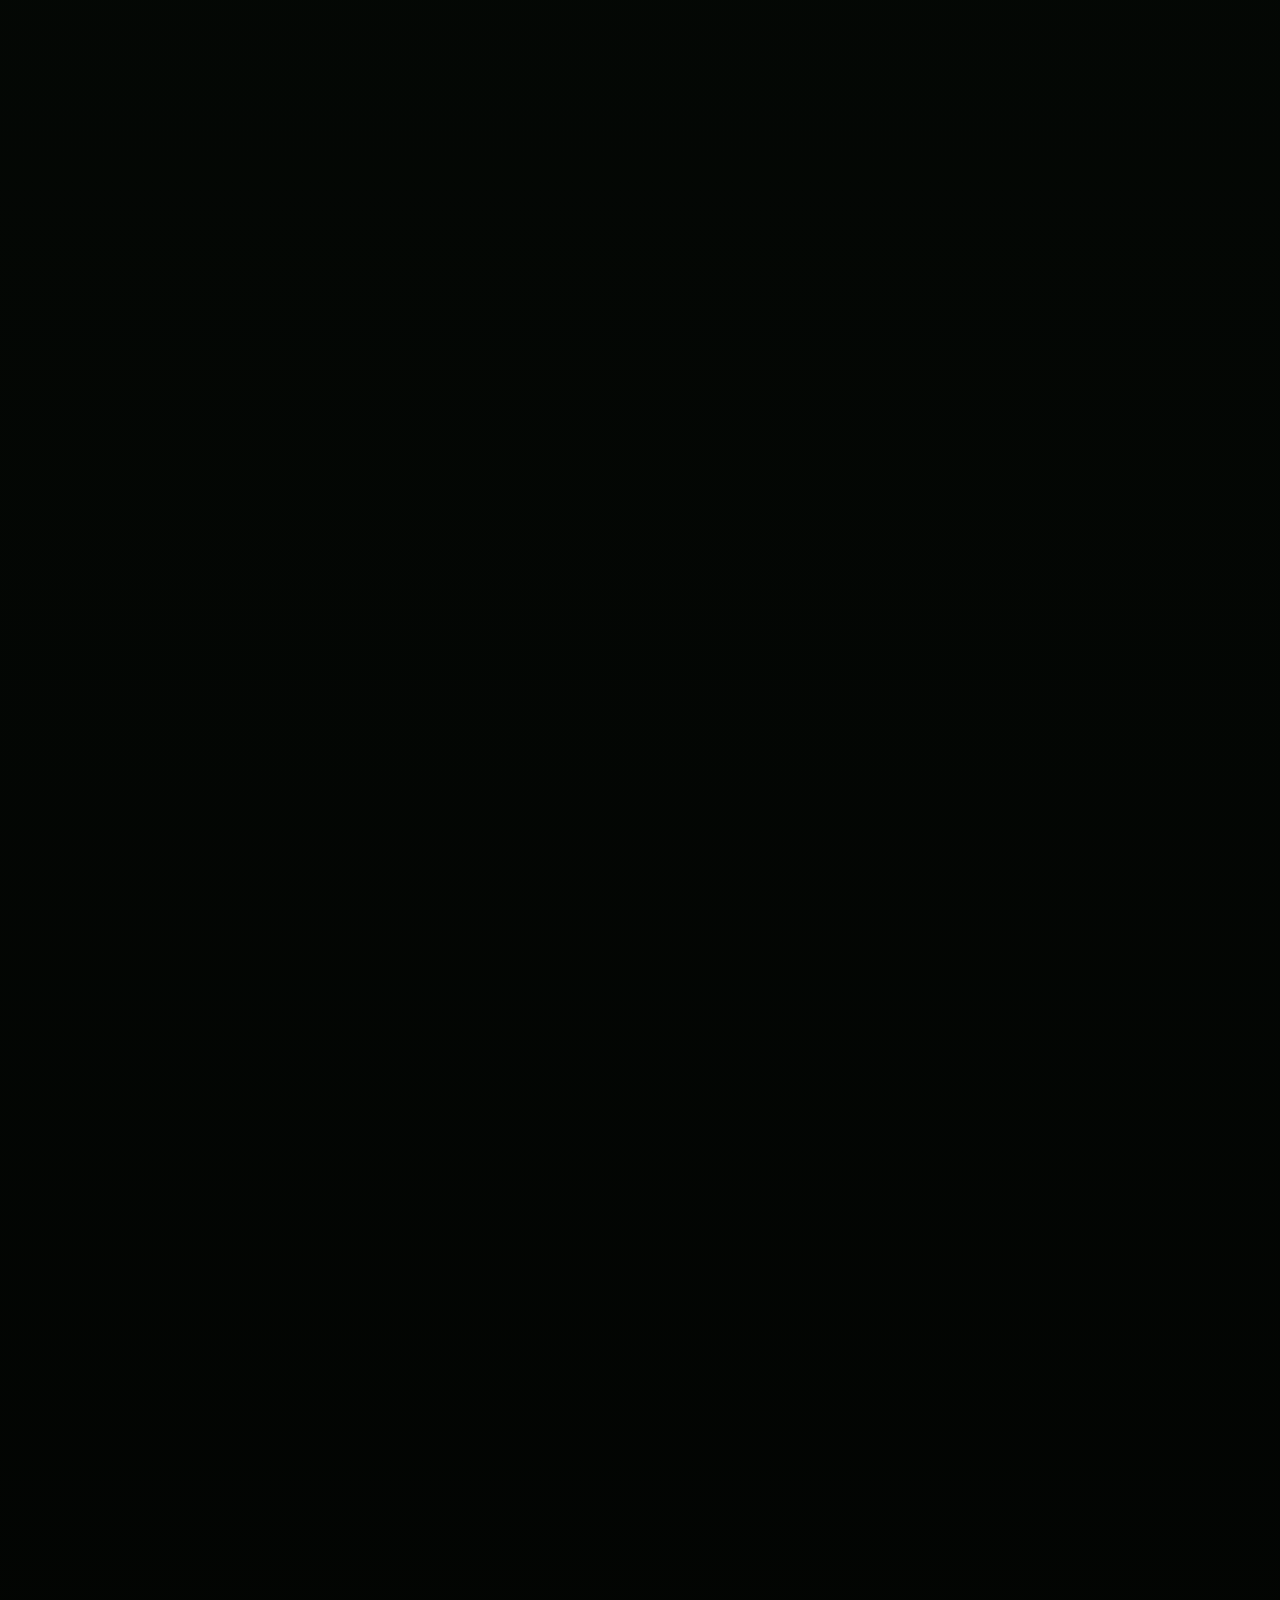
==== commit 3ff05ff7: "Redesign portfolio structure and content" ====
--- a/index.html
+++ b/index.html
@@ -1,114 +1,453 @@
-<!DOCTYPE html>
+<!doctype html>
 <html lang="id">
 <head>
-  <meta charset="UTF-8" />
-  <meta name="viewport" content="width=device-width, initial-scale=1.0" />
-  <title>Pramudya Duta | Feedlot Operations Supervisor</title>
-  <meta name="description" content="Portfolio publik Pramudya Duta, Feedlot Operations Supervisor. Profil profesional feedlot operations, peak population exposure, cattle readiness, animal welfare, biosecurity, feeding routine, field evidence, dan koordinasi tim." />
-  <meta name="theme-color" content="#050705" />
+  <meta charset="utf-8" />
+  <meta name="viewport" content="width=device-width, initial-scale=1" />
+  <title>Pramudya Duta â€” Feedlot Operations Supervisor</title>
+  <meta name="description" content="Portfolio profesional Pramudya Duta, Feedlot Operations Supervisor dengan fokus pada livestock operations, cattle readiness, animal welfare, biosecurity, dan disiplin eksekusi lapangan." />
+  <meta name="theme-color" content="#0a0b09" />
   <meta name="robots" content="index, follow" />
   <meta name="color-scheme" content="dark" />
   <link rel="canonical" href="https://swaizybusiness.github.io/" />
   <link rel="preload" as="image" href="assets/photoprofile1.jpg" fetchpriority="high" />
 
-  <meta property="og:type" content="website" />
-  <meta property="og:title" content="Pramudya Duta | Feedlot Operations Supervisor" />
-  <meta property="og:description" content="Public professional portfolio for feedlot operations, peak population exposure, cattle readiness, animal welfare, biosecurity, and field execution discipline." />
+  <meta property="og:type" content="profile" />
+  <meta property="og:title" content="Pramudya Duta â€” Feedlot Operations Supervisor" />
+  <meta property="og:description" content="Field-led leadership. Disciplined execution. Responsible livestock operations." />
   <meta property="og:url" content="https://swaizybusiness.github.io/" />
   <meta property="og:image" content="https://swaizybusiness.github.io/assets/photoprofile1.jpg" />
   <meta name="twitter:card" content="summary_large_image" />
-  <meta name="twitter:title" content="Pramudya Duta | Feedlot Operations Supervisor" />
-  <meta name="twitter:description" content="Feedlot operations portfolio built around field evidence, peak population exposure, cattle readiness, welfare, biosecurity, and reliable execution." />
+  <meta name="twitter:title" content="Pramudya Duta â€” Feedlot Operations Supervisor" />
+  <meta name="twitter:description" content="A professional portfolio built around field leadership, cattle readiness, welfare, and operational discipline." />
   <meta name="twitter:image" content="https://swaizybusiness.github.io/assets/photoprofile1.jpg" />
 
   <script type="application/ld+json">
   {
     "@context": "https://schema.org",
     "@type": "ProfilePage",
+    "url": "https://swaizybusiness.github.io/",
     "mainEntity": {
       "@type": "Person",
       "name": "Pramudya Duta Kusuma Wardana Swaizy",
       "jobTitle": "Feedlot Operations Supervisor",
-      "url": "https://swaizybusiness.github.io/",
       "image": "https://swaizybusiness.github.io/assets/photoprofile1.jpg",
       "email": "mailto:swaizybusiness@gmail.com",
-      "address": {"@type": "PostalAddress", "addressLocality": "Jakarta", "addressCountry": "ID"},
-      "alumniOf": {"@type": "CollegeOrUniversity", "name": "Universitas Brawijaya"},
-      "knowsAbout": ["Feedlot Operations", "Peak Feedlot Population Exposure", "Cattle Health Monitoring", "Feed Quality Control", "Animal Welfare", "Biosecurity", "Livestock Supervision", "Cattle Grading", "Field Team Coordination"]
+      "address": { "@type": "PostalAddress", "addressLocality": "Jakarta", "addressCountry": "ID" },
+      "alumniOf": { "@type": "CollegeOrUniversity", "name": "Universitas Brawijaya" },
+      "knowsAbout": ["Feedlot Operations", "Cattle Health Monitoring", "Feed Quality Control", "Animal Welfare", "Biosecurity", "Livestock Supervision", "Cattle Grading", "Field Team Coordination"]
     }
   }
   </script>
 
-  <link rel="icon" type="image/svg+xml" href='data:image/svg+xml;utf8,<svg xmlns="http://www.w3.org/2000/svg" viewBox="0 0 64 64"><rect width="64" height="64" rx="16" fill="%23050705"/><rect x="8" y="8" width="48" height="48" rx="12" fill="none" stroke="%23dcb76a" stroke-width="2"/><text x="32" y="39" font-family="Georgia,serif" font-size="25" font-weight="700" text-anchor="middle" fill="%23dcb76a">PD</text></svg>' />
   <link rel="preconnect" href="https://fonts.googleapis.com" />
   <link rel="preconnect" href="https://fonts.gstatic.com" crossorigin />
-  <link href="https://fonts.googleapis.com/css2?family=Cinzel:wght@600;700;800&family=Inter:wght@400;500;600;700;800;900&display=swap" rel="stylesheet" />
-  <link rel="stylesheet" href="assets/css/style.css?v=20260701-premium-motion" />
-  <style>
-    ::selection{background:rgba(220,183,106,.28);color:#fff8ea}.hero-lead,.section-lead,.card-text,.scope-text,.role-desc,.edu-text,.contact-lead,.doc-text{text-wrap:pretty}.section-title,.contact-title{text-wrap:balance}.reader-note{position:relative;overflow:hidden}.reader-note:before{content:"";position:absolute;inset:0 auto 0 0;width:3px;background:linear-gradient(180deg,var(--gold-light),transparent)}.footer-inner{border-top-color:rgba(255,231,173,.16)}.command-deck-section{padding:18px 0 74px}.command-deck{position:relative;overflow:hidden;border:1px solid rgba(255,231,173,.22);border-radius:32px;background:linear-gradient(135deg,rgba(255,255,255,.092),rgba(255,255,255,.032));box-shadow:0 32px 104px rgba(0,0,0,.36),inset 0 1px 0 rgba(255,255,255,.075);backdrop-filter:blur(18px)}.command-deck:before{content:"";position:absolute;inset:0;background:radial-gradient(circle at 12% 0%,rgba(255,231,173,.16),transparent 32%),linear-gradient(115deg,transparent,rgba(255,255,255,.055),transparent 58%);pointer-events:none}.command-deck-inner{position:relative;display:grid;grid-template-columns:.9fr 1.1fr;gap:24px;padding:28px}.deck-kicker{color:var(--gold-light);font-size:11px;font-weight:900;letter-spacing:.18em;text-transform:uppercase}.deck-title{font-family:Cinzel,Georgia,serif;margin:14px 0 0;font-size:clamp(24px,3vw,38px);line-height:1.04;letter-spacing:-.035em;text-transform:uppercase}.deck-lead{margin:14px 0 0;color:var(--muted);font-size:14px;line-height:1.72;max-width:520px}.deck-grid{display:grid;grid-template-columns:repeat(2,minmax(0,1fr));gap:12px}.deck-card{position:relative;min-height:132px;padding:18px;border:1px solid rgba(255,231,173,.16);border-radius:22px;background:rgba(0,0,0,.18);box-shadow:inset 0 1px 0 rgba(255,255,255,.055)}.deck-card:after{content:"";position:absolute;right:16px;top:16px;width:8px;height:8px;border-radius:50%;background:var(--gold-light);box-shadow:0 0 18px rgba(255,231,173,.72)}.deck-label{color:var(--soft);font-size:10px;font-weight:900;letter-spacing:.14em;text-transform:uppercase}.deck-value{margin-top:10px;color:var(--text);font-weight:900;line-height:1.36}.deck-value strong{font-family:Cinzel,Georgia,serif;color:var(--gold-light);font-size:26px;letter-spacing:-.03em}.deck-note{margin-top:9px;color:var(--muted);font-size:12px;line-height:1.5}.deck-status{display:inline-flex;align-items:center;gap:8px;margin-top:20px;padding:9px 12px;border:1px solid rgba(177,220,116,.24);border-radius:999px;background:rgba(177,220,116,.08);color:rgba(255,249,236,.84);font-size:12px;font-weight:900}.deck-status span{width:8px;height:8px;border-radius:50%;background:var(--green-soft);box-shadow:0 0 18px rgba(177,220,116,.8)}@media(max-width:900px){.command-deck-inner{grid-template-columns:1fr}.deck-grid{grid-template-columns:1fr 1fr}}@media(max-width:760px){.reader-note:before{width:2px}.command-deck-section{padding:10px 0 52px}.command-deck-inner{padding:18px}.deck-grid{grid-template-columns:1fr}.deck-card{min-height:auto}}
-  </style>
+  <link href="https://fonts.googleapis.com/css2?family=DM+Sans:wght@400;500;600;700&family=Manrope:wght@400;500;600;700;800&family=Prata&display=swap" rel="stylesheet" />
+  <link rel="stylesheet" href="assets/css/style.css?v=20260718-atelier" />
 </head>
 <body>
-  <a class="skip-link" href="#main-content" data-i18n="skip">Lewati ke konten utama</a>
-
-  <header class="header">
-    <div class="container header-inner">
-      <a class="brand" href="#top" aria-label="Pramudya Duta homepage"><div class="brand-mark" aria-hidden="true"><span>PD</span></div><div><div class="brand-name">Pramudya Duta</div><div class="brand-subtitle" data-i18n="brandSubtitle">Feedlot Supervisor</div></div></a>
-      <div class="header-actions">
-        <nav class="nav" aria-label="Primary navigation"><a href="#top" data-i18n="navHome">Beranda</a><a href="#snapshot" data-i18n="navSnapshot">Ringkasan</a><a href="#about" data-i18n="navAbout">Profil</a><a href="#scope" data-i18n="navScope">Scope</a><a href="#evidence" data-i18n="navEvidence">Evidence</a><a href="#experience" data-i18n="navExperience">Pengalaman</a><a href="#contact" data-i18n="navContact">Kontak</a></nav>
-        <div class="lang-switch desktop-lang" aria-label="Language switcher"><button class="lang-btn active" type="button" data-lang="id">ID</button><button class="lang-btn" type="button" data-lang="en">EN</button></div>
-        <a class="header-cta" href="#contact" data-i18n="professionalInquiry">Professional Inquiry</a>
-        <button class="menu-btn" id="menuBtn" type="button" aria-label="Buka menu" aria-controls="mobileNav" aria-expanded="false">☰</button>
+  <a class="skip-link" href="#main" data-copy="skip">Lewati ke konten utama</a>
+  <div class="scroll-progress" aria-hidden="true"><span id="scrollProgress"></span></div>
+  <div class="page-noise" aria-hidden="true"></div>
+
+  <header class="site-header" id="siteHeader">
+    <div class="shell header-inner">
+      <a class="identity" href="#top" aria-label="Pramudya Duta â€” Beranda">
+        <span class="identity-mark">PD</span>
+        <span class="identity-copy">
+          <strong>Pramudya Duta</strong>
+          <small>Feedlot Operations</small>
+        </span>
+      </a>
+
+      <nav class="desktop-nav" aria-label="Navigasi utama">
+        <a href="#profile" data-copy="navProfile">Profil</a>
+        <a href="#expertise" data-copy="navExpertise">Keahlian</a>
+        <a href="#experience" data-copy="navExperience">Pengalaman</a>
+        <a href="#evidence" data-copy="navEvidence">Evidence</a>
+      </nav>
+
+      <div class="header-tools">
+        <div class="language" role="group" aria-label="Pilih bahasa">
+          <button class="language-btn is-active" type="button" data-language="id">ID</button>
+          <button class="language-btn" type="button" data-language="en">EN</button>
+        </div>
+        <a class="header-contact" href="#contact" data-copy="navContact">Hubungi</a>
+        <button class="menu-toggle" id="menuToggle" type="button" aria-label="Buka menu" aria-controls="mobileMenu" aria-expanded="false">
+          <span></span><span></span>
+        </button>
       </div>
     </div>
-    <div class="mobile-nav" id="mobileNav"><a href="#top" data-i18n="navHome">Beranda</a><a href="#snapshot" data-i18n="navSnapshot">Ringkasan</a><a href="#about" data-i18n="navAbout">Profil</a><a href="#scope" data-i18n="navScope">Scope</a><a href="#evidence" data-i18n="navEvidence">Evidence</a><a href="#experience" data-i18n="navExperience">Pengalaman</a><a href="#contact" data-i18n="navContact">Kontak</a><div class="lang-switch mobile-lang"><button class="lang-btn active" type="button" data-lang="id">ID</button><button class="lang-btn" type="button" data-lang="en">EN</button></div></div>
+
+    <div class="mobile-menu" id="mobileMenu" aria-hidden="true">
+      <div class="shell mobile-menu-inner">
+        <a href="#profile"><span>01</span><b data-copy="navProfile">Profil</b></a>
+        <a href="#expertise"><span>02</span><b data-copy="navExpertise">Keahlian</b></a>
+        <a href="#experience"><span>03</span><b data-copy="navExperience">Pengalaman</b></a>
+        <a href="#evidence"><span>04</span><b data-copy="navEvidence">Evidence</b></a>
+        <a href="#contact"><span>05</span><b data-copy="navContact">Hubungi</b></a>
+      </div>
+    </div>
   </header>
 
-  <main id="main-content">
+  <main id="main">
     <section class="hero" id="top">
-      <div class="container hero-grid">
-        <div class="reveal">
-          <div class="eyebrow-stack"><div class="kicker" data-i18n="heroKicker">Public professional portfolio</div><div class="status-pill"><span class="status-dot"></span><span data-i18n="status">Open for professional opportunities</span></div></div>
-          <h1 class="hero-title"><span data-i18n="heroTitle1">Feedlot Operations</span><em data-i18n="heroTitle2">Supervisor</em></h1>
-          <p class="hero-lead" data-i18n="heroLead">Pramudya Duta Kusuma Wardana Swaizy adalah Feedlot Operations Supervisor dengan fokus pada eksekusi operasional harian, kesiapan ternak, feeding routine, monitoring kesehatan, animal welfare, biosecurity, dokumentasi lapangan, dan koordinasi tim.</p>
-          <div class="reader-note" data-i18n="readerNote">Catatan akurasi: angka ±6.000 ekor pada website ini merujuk pada paparan terhadap populasi puncak/tertinggi feedlot, bukan klaim populasi normal harian.</div>
-          <div class="hero-actions"><a class="btn btn-primary" href="assets/CV-Pramudya-Duta-Indonesia.pdf" download data-i18n="downloadCv">Download CV</a><a class="btn btn-green" href="#evidence" data-i18n="viewEvidence">Lihat Field Evidence</a><a class="btn btn-secondary" href="#contact" data-i18n="contactCta">Hubungi Profesional</a></div>
-          <div class="hero-values"><div class="value-chip" data-i18n="value1">Execution Discipline</div><div class="value-chip" data-i18n="value2">Peak Population Exposure</div><div class="value-chip" data-i18n="value3">Animal Welfare</div><div class="value-chip" data-i18n="value4">Biosecurity</div></div>
-        </div>
-        <aside class="hero-panel reveal" aria-label="Professional portrait">
-          <div class="profile-stage">
-            <div class="profile-slide active"><img src="assets/photoprofile1.jpg" alt="Pramudya Duta professional portrait" fetchpriority="high" decoding="async" /></div>
-            <div class="profile-slide"><img src="assets/photoprofile2.jpg" alt="Pramudya Duta professional portrait alternate" loading="lazy" decoding="async" /></div>
-            <div class="slide-controls"><button class="slide-btn" id="slidePrev" type="button" aria-label="Previous profile photo">‹</button><button class="slide-btn" id="slideNext" type="button" aria-label="Next profile photo">›</button></div>
-            <div class="panel-caption"><div class="panel-caption-title" data-i18n="portraitTitle">Pramudya Duta</div><div class="panel-caption-text" data-i18n="portraitText">Feedlot Operations Supervisor dengan fokus pada stabilitas unit, kesiapan ternak, konsistensi SOP, welfare, biosecurity, dan reliabilitas eksekusi lapangan.</div><div class="panel-micro"><div class="micro-card"><div class="micro-label" data-i18n="micro1Label">Peak Exposure</div><div class="micro-value" data-i18n="micro1Value">±6,000 Head</div></div><div class="micro-card"><div class="micro-label" data-i18n="micro2Label">Core Role</div><div class="micro-value" data-i18n="micro2Value">Feedlot Supervisor</div></div></div></div>
-          </div>
-        </aside>
-      </div>
-    </section>
-
-    <section class="command-deck-section" aria-label="Executive Operating Overview"><div class="container"><div class="command-deck reveal"><div class="command-deck-inner"><div><div class="deck-kicker">Executive Operating Overview</div><h2 class="deck-title">A concise profile of field execution capacity.</h2><p class="deck-lead">Ringkasan premium untuk membantu viewer memahami peran, fokus kerja, skala exposure, dan kesiapan profesional secara cepat tanpa terasa berlebihan.</p><div class="deck-status"><span></span>Public-ready professional profile</div></div><div class="deck-grid"><article class="deck-card"><div class="deck-label">Current Role</div><div class="deck-value">Feedlot Operations Supervisor</div><div class="deck-note">Fokus pada stabilitas unit dan eksekusi lapangan harian.</div></article><article class="deck-card"><div class="deck-label">Operating Strength</div><div class="deck-value">Execution · Welfare · Biosecurity</div><div class="deck-note">Ritme kerja, SOP, monitoring, dan koordinasi tim.</div></article><article class="deck-card"><div class="deck-label">Peak Exposure</div><div class="deck-value"><strong>±6,000</strong> Head</div><div class="deck-note">Paparan terhadap populasi puncak feedlot, bukan populasi normal harian.</div></article><article class="deck-card"><div class="deck-label">Professional Availability</div><div class="deck-value">Open for Relevant Opportunities</div><div class="deck-note">Recruitment, feedlot operations, dan livestock industry discussion.</div></article></div></div></div></div></section>
-
-    <section class="section" id="snapshot"><div class="container"><div class="section-head reveal"><div class="kicker" data-i18n="snapshotKicker">Ringkasan pembaca cepat</div><h2 class="section-title" data-i18n="snapshotTitle">Ringkasan utama untuk memahami profil profesional secara cepat.</h2><p class="section-lead" data-i18n="snapshotLead">Bagian ini membantu recruiter, kolega, atau pembaca publik memahami kapasitas profesional tanpa harus membaca seluruh halaman terlebih dahulu.</p></div><div class="quick-grid reveal"><article class="quick-card"><div class="quick-value" data-count="6000" data-prefix="±">0</div><div class="quick-label" data-i18n="metric1">Paparan terhadap populasi puncak feedlot ±6.000 ekor.</div><div class="quick-note" data-i18n="metricNote1">Peak exposure</div></article><article class="quick-card"><div class="quick-value" data-count="2" data-suffix="+">0</div><div class="quick-label" data-i18n="metric2">Tahun pengalaman dalam eksekusi lapangan feedlot.</div><div class="quick-note" data-i18n="metricNote2">Field execution</div></article><article class="quick-card"><div class="quick-value" data-count="3.75" data-decimals="2">0</div><div class="quick-label" data-i18n="metric3">Fondasi akademik Animal Science, IPK 3.75.</div><div class="quick-note" data-i18n="metricNote3">Academic base</div></article><article class="quick-card"><div class="quick-value" data-count="210">0</div><div class="quick-label" data-i18n="metric4">Sampel riset performa karkas Brahman Cross.</div><div class="quick-note" data-i18n="metricNote4">Research base</div></article></div></div></section>
-
-    <section class="section alt" id="about"><div class="container split-grid"><div class="section-head reveal"><div class="kicker" data-i18n="aboutKicker">Professional Profile</div><h2 class="section-title" data-i18n="aboutTitle">Profil profesional yang menampilkan kapasitas kerja, kontribusi, dan disiplin lapangan.</h2><p class="section-lead" data-i18n="aboutLead">Profil ini merangkum fokus kerja, kontribusi operasional, dan evidence yang mendukung kapasitas profesional di lingkungan feedlot.</p></div><article class="profile-card reveal"><div class="card-title" data-i18n="summaryTitle">Professional Summary</div><p class="card-text" data-i18n="summaryText">Feedlot Operations Supervisor dengan pengalaman dalam pengawasan operasional unit, monitoring kondisi ternak, kontrol kualitas pakan, animal welfare, biosecurity, dan koordinasi tim lapangan. Terbiasa menjaga ritme kerja harian, disiplin SOP, dan konsistensi pelaksanaan untuk mendukung stabilitas unit dan kesiapan ternak.</p><ul class="clean-list"><li data-i18n="summaryPoint1">Mengutamakan eksekusi lapangan yang rapi, terukur, dan dapat dipertanggungjawabkan.</li><li data-i18n="summaryPoint2">Memiliki fondasi Animal Science untuk membaca performa ternak, kualitas pakan, dan konteks produksi sapi potong.</li><li data-i18n="summaryPoint3">Berorientasi pada komunikasi kerja yang jelas, respons cepat, dan perbaikan operasional berkelanjutan.</li></ul></article></div></section>
-
-    <section class="section" id="scope"><div class="container"><div class="section-head reveal"><div class="kicker" data-i18n="scopeKicker">Operating Scope</div><h2 class="section-title" data-i18n="scopeTitle">Ruang kerja utama dalam operasional feedlot modern.</h2><p class="section-lead" data-i18n="scopeLead">Setiap area di bawah ini menjelaskan kontribusi utama dalam operasi feedlot modern: menjaga ritme, kontrol risiko, welfare, biosecurity, dan koordinasi tim.</p></div><div class="scope-grid reveal"><article class="scope-card" data-index="01"><div class="scope-title" data-i18n="scope1Title">Daily Operations</div><p class="scope-text" data-i18n="scope1Text">Mengawal ritme kerja harian, kesiapan ternak, prioritas lapangan, dan konsistensi pelaksanaan SOP unit.</p></article><article class="scope-card" data-index="02"><div class="scope-title" data-i18n="scope2Title">Feeding & Feed Quality</div><p class="scope-text" data-i18n="scope2Text">Mendukung disiplin delivery, awareness alokasi, observasi kualitas pakan, dan konsistensi eksekusi nutrisi harian.</p></article><article class="scope-card" data-index="03"><div class="scope-title" data-i18n="scope3Title">Cattle Monitoring</div><p class="scope-text" data-i18n="scope3Text">Mengamati perilaku, indikator kesehatan, kondisi ternak, dan tindak lanjut lapangan secara cepat dan terstruktur.</p></article><article class="scope-card" data-index="04"><div class="scope-title" data-i18n="scope4Title">Animal Welfare</div><p class="scope-text" data-i18n="scope4Text">Mendorong low-stress handling, perlakuan humanis, kebersihan, dan awareness alur ternak dalam rutinitas kerja.</p></article><article class="scope-card" data-index="05"><div class="scope-title" data-i18n="scope5Title">Biosecurity</div><p class="scope-text" data-i18n="scope5Text">Menjaga kebersihan area, movement control, pencegahan risiko penyakit, dan integritas lingkungan operasional.</p></article><article class="scope-card" data-index="06"><div class="scope-title" data-i18n="scope6Title">Team Coordination</div><p class="scope-text" data-i18n="scope6Text">Menguatkan komunikasi shift, sinkronisasi pekerjaan, eskalasi lapangan, dan akuntabilitas tim.</p></article></div><div class="reading-path reveal"><div class="path-card"><div class="path-number">01</div><div class="path-title" data-i18n="path1Title">Observe</div><div class="path-text" data-i18n="path1Text">Kondisi ternak & area</div></div><div class="path-card"><div class="path-number">02</div><div class="path-title" data-i18n="path2Title">Prioritize</div><div class="path-text" data-i18n="path2Text">Risiko dan kebutuhan unit</div></div><div class="path-card"><div class="path-number">03</div><div class="path-title" data-i18n="path3Title">Coordinate</div><div class="path-text" data-i18n="path3Text">Tim, shift, dan eskalasi</div></div><div class="path-card"><div class="path-number">04</div><div class="path-title" data-i18n="path4Title">Execute</div><div class="path-text" data-i18n="path4Text">Ritme kerja harian</div></div><div class="path-card"><div class="path-number">05</div><div class="path-title" data-i18n="path5Title">Improve</div><div class="path-text" data-i18n="path5Text">Koreksi dan stabilisasi</div></div></div></div></section>
-
-    <section class="section alt" id="evidence"><div class="container"><div class="section-head reveal"><div class="kicker" data-i18n="evidenceKicker">Field Evidence</div><h2 class="section-title" data-i18n="evidenceTitle">Dokumentasi lapangan sebagai bukti kerja profesional.</h2><p class="section-lead" data-i18n="evidenceLead">Foto dan video dipilih untuk menunjukkan konteks kerja nyata: lingkungan kandang, keterlibatan lapangan, grading, handling, unloading, market-ready cattle, calf care, dan fondasi akademik.</p></div><div class="docs-toolbar reveal"><button class="filter-btn active" type="button" data-filter="all" data-i18n="filterAll">Semua</button><button class="filter-btn" type="button" data-filter="field" data-i18n="filterField">Lapangan</button><button class="filter-btn" type="button" data-filter="handling" data-i18n="filterHandling">Handling</button><button class="filter-btn" type="button" data-filter="academic" data-i18n="filterAcademic">Akademik</button><button class="filter-btn" type="button" data-filter="video" data-i18n="filterVideo">Video</button></div><div class="docs-grid reveal"><article class="doc-card featured" data-category="field"><div class="doc-media is-image"><img src="assets/Documents4.jpg" loading="lazy" decoding="async" alt="Feedlot barn and operational facility" data-caption="Feedlot barn and operational facility context supporting area hygiene, cattle movement awareness, and unit readiness." /></div><div class="doc-overlay"><div class="badges"><span class="badge">Photo</span><span class="badge" data-i18n="badgeField">Lapangan</span></div><div class="doc-title" data-i18n="doc1Title">Dokumentasi Kandang</div><div class="doc-text" data-i18n="doc1Text">Konteks lingkungan operasional dan fasilitas feedlot yang menunjukkan exposure terhadap rutinitas unit.</div></div></article><article class="doc-card" data-category="field"><div class="doc-media is-image"><img src="assets/Documents3.jpg" loading="lazy" decoding="async" alt="Direct field involvement" data-caption="Direct field involvement in cattle supervision, workplace safety, and operational discipline." /></div><div class="doc-overlay"><div class="badges"><span class="badge">Photo</span><span class="badge" data-i18n="badgeField">Lapangan</span></div><div class="doc-title" data-i18n="doc2Title">Keterlibatan Lapangan</div><div class="doc-text" data-i18n="doc2Text">Keterlibatan langsung dalam pengawasan ternak, handling awareness, dan disiplin kerja.</div></div></article><article class="doc-card" data-category="handling"><div class="doc-media is-image"><img src="assets/Documents6.jpg" loading="lazy" decoding="async" alt="Day grading activity" data-caption="Day grading documentation supporting cattle classification and operational readiness control." /></div><div class="doc-overlay"><div class="badges"><span class="badge">Photo</span><span class="badge" data-i18n="badgeHandling">Handling</span></div><div class="doc-title" data-i18n="doc3Title">Aktivitas Grading</div><div class="doc-text" data-i18n="doc3Text">Klasifikasi dan assessment kondisi ternak untuk mendukung readiness control.</div></div></article><article class="doc-card" data-category="handling"><div class="doc-media is-image"><img src="assets/Documents5.jpg" loading="lazy" decoding="async" alt="Night grading activity" data-caption="Night grading activity under real operating conditions, showing readiness and coordination." /></div><div class="doc-overlay"><div class="badges"><span class="badge">Photo</span><span class="badge" data-i18n="badgeHandling">Handling</span></div><div class="doc-title" data-i18n="doc4Title">Night Grading</div><div class="doc-text" data-i18n="doc4Text">Aktivitas malam yang menunjukkan kesiapan, koordinasi, dan disiplin handling.</div></div></article><article class="doc-card" data-category="academic"><div class="doc-media is-image"><img src="assets/Documents1.jpg" loading="lazy" decoding="async" alt="Universitas Brawijaya academic documentation" data-caption="Academic foundation from Universitas Brawijaya Animal Science background." /></div><div class="doc-overlay"><div class="badges"><span class="badge">Photo</span><span class="badge" data-i18n="badgeAcademic">Akademik</span></div><div class="doc-title" data-i18n="doc5Title">Fondasi Akademik</div><div class="doc-text" data-i18n="doc5Text">Fondasi Animal Science dari Universitas Brawijaya untuk mendukung livestock management.</div></div></article><article class="doc-card" data-category="field"><div class="doc-media is-image"><img src="assets/Documents2.jpg" loading="lazy" decoding="async" alt="Market-ready cattle documentation" data-caption="Cattle condition documentation and market-readiness context in feedlot operations." /></div><div class="doc-overlay"><div class="badges"><span class="badge">Photo</span><span class="badge" data-i18n="badgeField">Lapangan</span></div><div class="doc-title" data-i18n="doc6Title">Market-Ready Cattle</div><div class="doc-text" data-i18n="doc6Text">Kondisi ternak dan konteks kesiapan sebagai bagian dari operasional feedlot.</div></div></article><article class="doc-card" data-category="video handling"><div class="doc-media"><video controls playsinline preload="metadata"><source src="assets/DocumentVideo1.mp4" type="video/mp4" /></video></div><div class="doc-overlay"><div class="badges"><span class="badge">Video</span><span class="badge" data-i18n="badgeHandling">Handling</span></div><div class="doc-title" data-i18n="doc7Title">Unloading Process</div><div class="doc-text" data-i18n="doc7Text">Receiving flow dan disiplin handling pada proses kedatangan ternak.</div></div></article><article class="doc-card" data-category="video field"><div class="doc-media"><video controls playsinline preload="metadata"><source src="assets/DocumentVideo2.mp4" type="video/mp4" /></video></div><div class="doc-overlay"><div class="badges"><span class="badge">Video</span><span class="badge" data-i18n="badgeField">Lapangan</span></div><div class="doc-title" data-i18n="doc8Title">Market-Ready Video</div><div class="doc-text" data-i18n="doc8Text">Representasi kesiapan distribusi dan hasil pengelolaan ternak.</div></div></article><article class="doc-card" data-category="video handling"><div class="doc-media"><video controls playsinline preload="metadata"><source src="assets/DocumentVideo3.mp4" type="video/mp4" /></video></div><div class="doc-overlay"><div class="badges"><span class="badge">Video</span><span class="badge" data-i18n="badgeHandling">Handling</span></div><div class="doc-title" data-i18n="doc9Title">Calf Bathing</div><div class="doc-text" data-i18n="doc9Text">Care dan handling dengan perhatian pada kebersihan, welfare, dan low-stress treatment.</div></div></article></div></div></section>
-
-    <section class="section" id="experience"><div class="container experience-layout"><div class="section-head reveal"><div class="kicker" data-i18n="experienceKicker">Operational Experience</div><h2 class="section-title" data-i18n="experienceTitle">Pengalaman operasional berdasarkan skala, peran, dan tanggung jawab.</h2><p class="section-lead" data-i18n="experienceLead">Bagian ini menjaga pembaca tetap fokus pada peran, lokasi, skala exposure, dan kontribusi operasional.</p></div><div class="timeline reveal"><article class="timeline-card current"><div class="period" data-i18n="exp1Period">Jul 2024 — Sekarang · Posisi Saat Ini</div><div class="role-title" data-i18n="exp1Title">Pasir Tengah Feedlot</div><div class="role-subtitle" data-i18n="exp1Sub">Supervisor · PT Sumber Daya Multikarya · Cianjur · populasi puncak ±6.000 ekor</div><p class="role-desc" data-i18n="exp1Text">Mendukung stabilitas operasional harian pada lingkungan feedlot dengan exposure terhadap populasi puncak ±6.000 ekor melalui pengawasan rutinitas pakan, monitoring kondisi ternak, koordinasi tim, disiplin animal welfare, biosecurity awareness, dan konsistensi eksekusi lapangan.</p></article><article class="timeline-card"><div class="period" data-i18n="exp2Period">Nov 2023 — Jul 2024</div><div class="role-title" data-i18n="exp2Title">Rangkasbitung Feedlot</div><div class="role-subtitle" data-i18n="exp2Sub">Supervisor · PT Sumber Daya Multikarya · Banten · ±1.500 ekor</div><p class="role-desc" data-i18n="exp2Text">Mengawasi aktivitas feedlot harian, termasuk feeding routine, monitoring ternak, pencatatan data, sanitasi, kontrol fasilitas, handling ternak, dan penerapan SOP.</p></article><article class="timeline-card"><div class="period" data-i18n="exp3Period">Jun 2022 — Jul 2022</div><div class="role-title" data-i18n="exp3Title">Student Intern — Rangkasbitung Feedlot</div><div class="role-subtitle" data-i18n="exp3Sub">PT Sumber Daya Multikarya · Rangkasbitung, Banten</div><p class="role-desc" data-i18n="exp3Text">Mengikuti rutinitas feedlot, distribusi pakan, observasi kesehatan ternak, sanitasi, handling ternak, dan disiplin operasional lapangan.</p></article></div></div></section>
-
-    <section class="section alt" id="education"><div class="container"><div class="section-head reveal"><div class="kicker" data-i18n="educationKicker">Education & Research</div><h2 class="section-title" data-i18n="educationTitle">Fondasi teknis dari Animal Science dan riset sapi potong.</h2></div><div class="education-grid reveal"><article class="edu-card"><div class="edu-title" data-i18n="edu1Title">Universitas Brawijaya</div><div class="edu-sub" data-i18n="edu1Sub">S1 Peternakan · 2019 — 2023 · IPK 3.75</div><div class="edu-text" data-i18n="edu1Text">Fokus akademik pada animal science, manajemen peternakan, kesehatan ternak, produksi sapi potong, dan dasar pengelolaan feedlot.</div></article><article class="edu-card"><div class="edu-title" data-i18n="edu2Title">Riset Skripsi</div><div class="edu-sub" data-i18n="edu2Sub">Produksi Karkas Brahman Cross Steer dan Heifer</div><div class="edu-text" data-i18n="edu2Text">Penelitian terhadap 210 sampel sapi Brahman Cross untuk menganalisis daily weight gain, slaughter weight, carcass weight, persentase karkas, dan Income Over Feed Cost.</div></article><article class="edu-card"><div class="edu-title" data-i18n="edu3Title">Magang Relevan</div><div class="edu-sub" data-i18n="edu3Sub">PT Sumber Daya Multikarya · Rangkasbitung, Banten</div><div class="edu-text" data-i18n="edu3Text">Terlibat dalam rutinitas feedlot, distribusi pakan, monitoring ternak, sanitasi, handling ternak, dan disiplin operasional.</div></article></div></div></section>
-
-    <section class="section" id="contact"><div class="container"><div class="contact-band reveal"><div class="contact-grid"><div><div class="kicker" data-i18n="contactKicker">Contact</div><h2 class="contact-title" data-i18n="contactTitle">Terbuka untuk peluang profesional dan diskusi feedlot operations.</h2><p class="contact-lead" data-i18n="contactLead">Untuk rekrutmen, peluang profesional, atau diskusi relevan terkait feedlot operations, livestock supervision, animal welfare, biosecurity, dan pengembangan karier di industri peternakan.</p><div class="hero-actions"><a class="btn btn-primary" href="assets/CV-Pramudya-Duta-Indonesia.pdf" download data-i18n="cvId">Download CV — Bahasa Indonesia</a><a class="btn btn-secondary" href="assets/CV-Pramudya-Duta-English.pdf" download data-i18n="cvEn">Download CV — English</a></div></div><div class="contact-list"><a class="contact-item" href="mailto:swaizybusiness@gmail.com"><div><div class="contact-label">Email</div><div class="contact-value">swaizybusiness@gmail.com</div></div></a><a class="contact-item" href="https://wa.me/628111202401" target="_blank" rel="noopener noreferrer"><div><div class="contact-label">WhatsApp</div><div class="contact-value" data-i18n="waValue">Professional inquiry via WhatsApp</div></div></a><div class="contact-item"><div><div class="contact-label" data-i18n="locationLabel">Lokasi</div><div class="contact-value">Jakarta, Indonesia</div></div></div></div></div></div></div></section>
+      <div class="hero-glow hero-glow-a" aria-hidden="true"></div>
+      <div class="hero-glow hero-glow-b" aria-hidden="true"></div>
+      <div class="shell hero-layout">
+        <div class="hero-copy reveal">
+          <div class="availability"><span></span><b data-copy="availability">Terbuka untuk peluang profesional yang relevan</b></div>
+          <p class="hero-overline" data-copy="heroOverline">Field leadership Â· livestock operations Â· Indonesia</p>
+          <h1>
+            <span>Pramudya</span>
+            <span class="hero-name-accent">Duta.</span>
+          </h1>
+          <p class="hero-role" data-copy="heroRole">Feedlot Operations Supervisor</p>
+          <p class="hero-intro" data-copy="heroIntro">Memimpin dari lapanganâ€”menyatukan ketepatan operasional, kesiapan ternak, welfare, biosecurity, dan koordinasi tim menjadi eksekusi yang konsisten.</p>
+          <div class="hero-actions">
+            <a class="button button-primary" href="assets/CV-Pramudya-Duta-Indonesia.pdf" download data-cv-link>
+              <span data-copy="downloadCv">Unduh CV</span><i aria-hidden="true">â†—</i>
+            </a>
+            <a class="button button-quiet" href="#evidence"><span data-copy="seeFieldwork">Lihat pekerjaan lapangan</span><i aria-hidden="true">â†“</i></a>
+          </div>
+          <div class="hero-proof" aria-label="Ringkasan profesional">
+            <div><strong>2+</strong><span data-copy="proofYears">Tahun eksekusi lapangan</span></div>
+            <div><strong>Â±6K</strong><span data-copy="proofExposure">Paparan populasi puncak*</span></div>
+            <div><strong>3.75</strong><span data-copy="proofGpa">IPK Animal Science</span></div>
+          </div>
+        </div>
+
+        <div class="portrait-composition reveal" data-parallax-root>
+          <div class="portrait-frame" data-parallax="0.04">
+            <img src="assets/photoprofile1.jpg" alt="Potret profesional Pramudya Duta" fetchpriority="high" decoding="async" />
+            <div class="portrait-shade"></div>
+            <div class="portrait-caption">
+              <span data-copy="portraitCaption">On-site leadership</span>
+              <b>Jakarta Â· Indonesia</b>
+            </div>
+          </div>
+          <div class="portrait-detail" data-parallax="-0.025">
+            <img src="assets/photoprofile2.jpg" alt="Pramudya Duta di lingkungan profesional" loading="lazy" decoding="async" />
+          </div>
+          <div class="hero-seal" aria-hidden="true">
+            <span>FIELD LED</span><b>PD</b><span>DISCIPLINED</span>
+          </div>
+          <p class="portrait-index" aria-hidden="true">01 / 07</p>
+        </div>
+      </div>
+
+      <div class="shell hero-footnote reveal">
+        <span>*</span>
+        <p data-copy="accuracyNote">Angka Â±6.000 ekor merujuk pada paparan terhadap populasi puncak feedlot, bukan klaim populasi normal harian.</p>
+      </div>
+    </section>
+
+    <section class="signal-strip" aria-label="Nilai profesional">
+      <div class="signal-track" aria-hidden="true">
+        <span>Execution discipline</span><i></i><span>Animal welfare</span><i></i><span>Biosecurity</span><i></i><span>Cattle readiness</span><i></i><span>Team coordination</span><i></i><span>Execution discipline</span><i></i><span>Animal welfare</span><i></i><span>Biosecurity</span><i></i><span>Cattle readiness</span><i></i><span>Team coordination</span>
+      </div>
+    </section>
+
+    <section class="section profile-section" id="profile">
+      <div class="shell">
+        <div class="section-heading reveal">
+          <div class="section-index"><span>01</span><i></i><b data-copy="sectionProfile">Profil</b></div>
+          <div>
+            <p class="eyebrow" data-copy="profileEyebrow">A practical operator with a scientific foundation</p>
+            <h2 data-copy="profileTitle">Kepemimpinan yang hadir di lapangan, bukan hanya di laporan.</h2>
+          </div>
+        </div>
+
+        <div class="profile-grid">
+          <article class="profile-statement reveal">
+            <p class="lead" data-copy="profileLead">Saya percaya operasi yang kuat dibangun dari detail yang dilakukan benarâ€”setiap hari.</p>
+            <p data-copy="profileBody">Sebagai Feedlot Operations Supervisor, saya mengawal ritme unit melalui monitoring kondisi ternak, feeding routine, kontrol area, penerapan welfare dan biosecurity, serta koordinasi tim yang jelas. Fondasi Animal Science membantu saya menghubungkan keputusan lapangan dengan konteks produksi yang lebih luas.</p>
+            <div class="signature">Pramudya Duta</div>
+          </article>
+
+          <div class="principles reveal">
+            <article class="principle-card">
+              <span>01</span>
+              <h3 data-copy="principle1Title">Observe precisely</h3>
+              <p data-copy="principle1Body">Membaca perubahan kecil pada ternak, area, pakan, dan ritme kerja sebelum menjadi masalah besar.</p>
+            </article>
+            <article class="principle-card">
+              <span>02</span>
+              <h3 data-copy="principle2Title">Act responsibly</h3>
+              <p data-copy="principle2Body">Menempatkan welfare, keselamatan, biosecurity, dan akuntabilitas sebagai dasar setiap tindakan.</p>
+            </article>
+            <article class="principle-card">
+              <span>03</span>
+              <h3 data-copy="principle3Title">Improve continuously</h3>
+              <p data-copy="principle3Body">Membangun kebiasaan evaluasi, koreksi cepat, dan komunikasi terbuka untuk menjaga stabilitas unit.</p>
+            </article>
+          </div>
+        </div>
+      </div>
+    </section>
+
+    <section class="section expertise-section" id="expertise">
+      <div class="shell">
+        <div class="section-heading reveal">
+          <div class="section-index"><span>02</span><i></i><b data-copy="sectionExpertise">Operating system</b></div>
+          <div>
+            <p class="eyebrow" data-copy="expertiseEyebrow">Six disciplines, one dependable operation</p>
+            <h2 data-copy="expertiseTitle">Ruang kerja yang mengubah observasi menjadi kesiapan operasional.</h2>
+          </div>
+        </div>
+
+        <div class="expertise-grid">
+          <article class="expertise-card expertise-card-featured reveal">
+            <span class="card-number">01</span>
+            <div class="card-mark">DO</div>
+            <div>
+              <h3 data-copy="expertise1Title">Daily Operations</h3>
+              <p data-copy="expertise1Body">Mengawal ritme kerja, prioritas unit, kesiapan area, dan konsistensi SOP dari awal hingga akhir shift.</p>
+            </div>
+          </article>
+          <article class="expertise-card reveal">
+            <span class="card-number">02</span><div class="card-mark">FQ</div>
+            <div><h3 data-copy="expertise2Title">Feeding & Feed Quality</h3><p data-copy="expertise2Body">Menjaga disiplin delivery, alokasi, observasi kualitas pakan, dan respons terhadap kondisi konsumsi.</p></div>
+          </article>
+          <article class="expertise-card reveal">
+            <span class="card-number">03</span><div class="card-mark">CM</div>
+            <div><h3 data-copy="expertise3Title">Cattle Monitoring</h3><p data-copy="expertise3Body">Mendeteksi indikator kesehatan, perilaku, kondisi fisik, dan kebutuhan tindak lanjut secara terstruktur.</p></div>
+          </article>
+          <article class="expertise-card reveal">
+            <span class="card-number">04</span><div class="card-mark">AW</div>
+            <div><h3 data-copy="expertise4Title">Animal Welfare</h3><p data-copy="expertise4Body">Mengutamakan low-stress handling, perlakuan humanis, kebersihan, dan alur ternak yang aman.</p></div>
+          </article>
+          <article class="expertise-card reveal">
+            <span class="card-number">05</span><div class="card-mark">BS</div>
+            <div><h3 data-copy="expertise5Title">Biosecurity</h3><p data-copy="expertise5Body">Menjaga movement control, kebersihan area, pencegahan risiko penyakit, dan integritas lingkungan kerja.</p></div>
+          </article>
+          <article class="expertise-card reveal">
+            <span class="card-number">06</span><div class="card-mark">TC</div>
+            <div><h3 data-copy="expertise6Title">Team Coordination</h3><p data-copy="expertise6Body">Memastikan handover, pembagian kerja, eskalasi, dan akuntabilitas berjalan jelas antar-shift.</p></div>
+          </article>
+        </div>
+
+        <div class="workflow reveal" aria-label="Alur pengambilan tindakan">
+          <div><span>01</span><b data-copy="flow1">Observe</b></div><i></i>
+          <div><span>02</span><b data-copy="flow2">Prioritize</b></div><i></i>
+          <div><span>03</span><b data-copy="flow3">Coordinate</b></div><i></i>
+          <div><span>04</span><b data-copy="flow4">Execute</b></div><i></i>
+          <div><span>05</span><b data-copy="flow5">Improve</b></div>
+        </div>
+      </div>
+    </section>
+
+    <section class="section experience-section" id="experience">
+      <div class="shell">
+        <div class="section-heading reveal">
+          <div class="section-index"><span>03</span><i></i><b data-copy="sectionExperience">Pengalaman</b></div>
+          <div>
+            <p class="eyebrow" data-copy="experienceEyebrow">Progress built through direct responsibility</p>
+            <h2 data-copy="experienceTitle">Dari fondasi akademik menuju kepemimpinan operasional.</h2>
+          </div>
+        </div>
+
+        <div class="experience-layout">
+          <aside class="experience-aside reveal">
+            <p data-copy="experienceAside">Perjalanan karier yang berkembang melalui keterlibatan langsung, penguasaan ritme unit, dan tanggung jawab yang terus bertambah.</p>
+            <div class="experience-stat"><strong>2022</strong><span data-copy="careerStart">Awal exposure feedlot</span></div>
+            <div class="experience-stat"><strong>2024</strong><span data-copy="currentLevel">Supervisor Â· current role</span></div>
+          </aside>
+
+          <div class="timeline">
+            <article class="timeline-entry is-current reveal">
+              <div class="timeline-meta"><span>2024 â€” NOW</span><b data-copy="currentTag">CURRENT</b></div>
+              <div class="timeline-content">
+                <h3>Pasir Tengah Feedlot</h3>
+                <p class="timeline-role" data-copy="role1">Supervisor Â· PT Sumber Daya Multikarya Â· Cianjur</p>
+                <p data-copy="role1Body">Menjaga stabilitas operasional pada lingkungan feedlot dengan exposure terhadap populasi puncak Â±6.000 ekor melalui monitoring ternak, feeding routine, koordinasi tim, welfare, biosecurity, dan konsistensi eksekusi lapangan.</p>
+              </div>
+            </article>
+            <article class="timeline-entry reveal">
+              <div class="timeline-meta"><span>2023 â€” 2024</span></div>
+              <div class="timeline-content">
+                <h3>Rangkasbitung Feedlot</h3>
+                <p class="timeline-role" data-copy="role2">Supervisor Â· PT Sumber Daya Multikarya Â· Banten Â· Â±1.500 ekor</p>
+                <p data-copy="role2Body">Mengawasi aktivitas harian meliputi feeding routine, monitoring ternak, pencatatan data, sanitasi, kontrol fasilitas, handling, dan penerapan SOP.</p>
+              </div>
+            </article>
+            <article class="timeline-entry reveal">
+              <div class="timeline-meta"><span>2022</span></div>
+              <div class="timeline-content">
+                <h3>Rangkasbitung Feedlot</h3>
+                <p class="timeline-role" data-copy="role3">Student Intern Â· PT Sumber Daya Multikarya Â· Banten</p>
+                <p data-copy="role3Body">Membangun fondasi melalui rutinitas feedlot, distribusi pakan, observasi kesehatan, sanitasi, handling ternak, dan disiplin operasional.</p>
+              </div>
+            </article>
+          </div>
+        </div>
+      </div>
+    </section>
+
+    <section class="section evidence-section" id="evidence">
+      <div class="shell">
+        <div class="section-heading evidence-heading reveal">
+          <div class="section-index"><span>04</span><i></i><b data-copy="sectionEvidence">Field evidence</b></div>
+          <div>
+            <p class="eyebrow" data-copy="evidenceEyebrow">Work documented where it happens</p>
+            <h2 data-copy="evidenceTitle">Bukti lapangan, bukan sekadar pernyataan.</h2>
+          </div>
+        </div>
+
+        <div class="archive-toolbar reveal">
+          <p data-copy="evidenceIntro">Dokumentasi yang menunjukkan konteks kerja nyataâ€”fasilitas, cattle readiness, grading, handling, care, dan fondasi akademik.</p>
+          <div class="archive-filters" role="group" aria-label="Filter dokumentasi">
+            <button class="filter-btn is-active" type="button" data-filter="all" data-copy="filterAll">Semua</button>
+            <button class="filter-btn" type="button" data-filter="field" data-copy="filterField">Lapangan</button>
+            <button class="filter-btn" type="button" data-filter="handling" data-copy="filterHandling">Handling</button>
+            <button class="filter-btn" type="button" data-filter="academic" data-copy="filterAcademic">Akademik</button>
+          </div>
+        </div>
+
+        <div class="archive-grid reveal" id="archiveGrid">
+          <article class="archive-card archive-card-wide" data-category="field">
+            <button class="archive-media" type="button" data-lightbox="assets/Documents4.jpg" data-caption-key="evidence1Body">
+              <img src="assets/Documents4.jpg" alt="Fasilitas dan kandang feedlot" loading="lazy" decoding="async" />
+              <span class="archive-view" data-copy="viewPhoto">Lihat foto</span>
+            </button>
+            <div class="archive-copy"><span>01 Â· FIELD</span><h3 data-copy="evidence1Title">Operational Environment</h3><p data-copy="evidence1Body">Konteks fasilitas, kebersihan area, alur ternak, dan kesiapan unit.</p></div>
+          </article>
+          <article class="archive-card archive-card-tall" data-category="field">
+            <button class="archive-media" type="button" data-lightbox="assets/Documents3.jpg" data-caption-key="evidence2Body">
+              <img src="assets/Documents3.jpg" alt="Keterlibatan langsung di lapangan" loading="lazy" decoding="async" />
+              <span class="archive-view" data-copy="viewPhoto">Lihat foto</span>
+            </button>
+            <div class="archive-copy"><span>02 Â· FIELD</span><h3 data-copy="evidence2Title">Direct Involvement</h3><p data-copy="evidence2Body">Keterlibatan langsung dalam supervisi, safety, dan disiplin kerja.</p></div>
+          </article>
+          <article class="archive-card" data-category="handling">
+            <button class="archive-media" type="button" data-lightbox="assets/Documents6.jpg" data-caption-key="evidence3Body">
+              <img src="assets/Documents6.jpg" alt="Aktivitas grading ternak" loading="lazy" decoding="async" />
+              <span class="archive-view" data-copy="viewPhoto">Lihat foto</span>
+            </button>
+            <div class="archive-copy"><span>03 Â· HANDLING</span><h3 data-copy="evidence3Title">Cattle Grading</h3><p data-copy="evidence3Body">Assessment dan klasifikasi untuk mendukung readiness control.</p></div>
+          </article>
+          <article class="archive-card" data-category="handling">
+            <button class="archive-media" type="button" data-lightbox="assets/Documents5.jpg" data-caption-key="evidence4Body">
+              <img src="assets/Documents5.jpg" alt="Grading ternak pada malam hari" loading="lazy" decoding="async" />
+              <span class="archive-view" data-copy="viewPhoto">Lihat foto</span>
+            </button>
+            <div class="archive-copy"><span>04 Â· HANDLING</span><h3 data-copy="evidence4Title">Night Operations</h3><p data-copy="evidence4Body">Kesiapan, koordinasi, dan handling di kondisi operasional malam.</p></div>
+          </article>
+          <article class="archive-card archive-card-wide" data-category="field">
+            <button class="archive-media" type="button" data-lightbox="assets/Documents2.jpg" data-caption-key="evidence5Body">
+              <img src="assets/Documents2.jpg" alt="Dokumentasi kondisi ternak siap pasar" loading="lazy" decoding="async" />
+              <span class="archive-view" data-copy="viewPhoto">Lihat foto</span>
+            </button>
+            <div class="archive-copy"><span>05 Â· FIELD</span><h3 data-copy="evidence5Title">Market Readiness</h3><p data-copy="evidence5Body">Kondisi ternak dan konteks kesiapan sebagai hasil dari disiplin pengelolaan.</p></div>
+          </article>
+          <article class="archive-card" data-category="academic">
+            <button class="archive-media" type="button" data-lightbox="assets/Documents1.jpg" data-caption-key="evidence6Body">
+              <img src="assets/Documents1.jpg" alt="Dokumentasi akademik Universitas Brawijaya" loading="lazy" decoding="async" />
+              <span class="archive-view" data-copy="viewPhoto">Lihat foto</span>
+            </button>
+            <div class="archive-copy"><span>06 Â· ACADEMIC</span><h3 data-copy="evidence6Title">Scientific Foundation</h3><p data-copy="evidence6Body">Fondasi Animal Science dari Universitas Brawijaya.</p></div>
+          </article>
+        </div>
+
+        <div class="video-journal reveal">
+          <div class="video-journal-heading">
+            <span>VIDEO JOURNAL</span>
+            <p data-copy="videoIntro">Tiga fragmen kerja: receiving, market readiness, dan calf care.</p>
+          </div>
+          <div class="video-grid">
+            <article><video controls playsinline preload="metadata"><source src="assets/DocumentVideo1.mp4" type="video/mp4" /></video><div><span>01</span><h3 data-copy="video1">Unloading process</h3></div></article>
+            <article><video controls playsinline preload="metadata"><source src="assets/DocumentVideo2.mp4" type="video/mp4" /></video><div><span>02</span><h3 data-copy="video2">Market-ready cattle</h3></div></article>
+            <article><video controls playsinline preload="metadata"><source src="assets/DocumentVideo3.mp4" type="video/mp4" /></video><div><span>03</span><h3 data-copy="video3">Calf care & handling</h3></div></article>
+          </div>
+        </div>
+      </div>
+    </section>
+
+    <section class="section education-section" id="education">
+      <div class="shell">
+        <div class="section-heading reveal">
+          <div class="section-index"><span>05</span><i></i><b data-copy="sectionEducation">Education</b></div>
+          <div>
+            <p class="eyebrow" data-copy="educationEyebrow">Science behind the field decisions</p>
+            <h2 data-copy="educationTitle">Fondasi akademik yang tetap dekat dengan realitas produksi.</h2>
+          </div>
+        </div>
+
+        <div class="education-layout">
+          <article class="degree-card reveal">
+            <span class="degree-year">2019 â€” 2023</span>
+            <div>
+              <p>UNIVERSITAS BRAWIJAYA</p>
+              <h3 data-copy="degreeTitle">Sarjana Peternakan</h3>
+              <p data-copy="degreeBody">Animal Science Â· Manajemen peternakan Â· Produksi sapi potong Â· Kesehatan ternak</p>
+            </div>
+            <strong>3.75<small>GPA / 4.00</small></strong>
+          </article>
+          <article class="research-card reveal">
+            <span>RESEARCH / 210 SAMPLES</span>
+            <h3 data-copy="researchTitle">Carcass Production of Brahman Cross Steer & Heifer</h3>
+            <p data-copy="researchBody">Analisis daily weight gain, slaughter weight, carcass weight, persentase karkas, dan Income Over Feed Cost pada 210 sampel.</p>
+            <div class="research-tags"><b>ADG</b><b>CARCASS</b><b>IOFC</b><b>BRAHMAN CROSS</b></div>
+          </article>
+        </div>
+      </div>
+    </section>
+
+    <section class="section recruiter-section" id="recruiter">
+      <div class="shell recruiter-panel reveal">
+        <div class="recruiter-copy">
+          <div class="section-index"><span>06</span><i></i><b data-copy="quickReview">30-second review</b></div>
+          <p class="eyebrow" data-copy="recruiterEyebrow">If you only remember three things</p>
+          <h2 data-copy="recruiterTitle">Field-tested. Science-grounded. Ready to contribute.</h2>
+        </div>
+        <div class="recruiter-points">
+          <article><span>01</span><p data-copy="review1">Pengalaman memimpin rutinitas operasional feedlot dan koordinasi tim lapangan.</p></article>
+          <article><span>02</span><p data-copy="review2">Paparan pada skala puncak Â±6.000 ekor dengan fokus pada readiness, welfare, dan biosecurity.</p></article>
+          <article><span>03</span><p data-copy="review3">Fondasi Animal Science yang mendukung keputusan praktis dan perbaikan berkelanjutan.</p></article>
+        </div>
+      </div>
+    </section>
+
+    <section class="contact-section" id="contact">
+      <div class="contact-photo" aria-hidden="true"><img src="assets/photoprofile2.jpg" alt="" loading="lazy" /></div>
+      <div class="contact-shade" aria-hidden="true"></div>
+      <div class="shell contact-layout reveal">
+        <div>
+          <div class="section-index section-index-light"><span>07</span><i></i><b data-copy="sectionContact">Contact</b></div>
+          <p class="eyebrow" data-copy="contactEyebrow">Letâ€™s build dependable operations</p>
+          <h2 data-copy="contactTitle">Mari bicara tentang tantangan lapangan berikutnya.</h2>
+          <p class="contact-lead" data-copy="contactBody">Terbuka untuk peluang profesional, rekrutmen, dan diskusi yang relevan dengan feedlot operations, livestock supervision, animal welfare, biosecurity, atau pengembangan industri peternakan.</p>
+        </div>
+        <div class="contact-actions">
+          <a href="mailto:swaizybusiness@gmail.com"><span>Email</span><strong>swaizybusiness@gmail.com</strong><i>â†—</i></a>
+          <a href="https://wa.me/628111202401" target="_blank" rel="noopener noreferrer"><span>WhatsApp</span><strong data-copy="whatsappText">Professional inquiry</strong><i>â†—</i></a>
+          <a href="assets/CV-Pramudya-Duta-Indonesia.pdf" download data-cv-link><span>Curriculum Vitae</span><strong data-copy="downloadCvFull">Unduh CV â€” Bahasa Indonesia</strong><i>â†“</i></a>
+        </div>
+      </div>
+    </section>
   </main>
 
-  <div class="lightbox" id="lightbox" aria-hidden="true"><button class="lightbox-close" id="lightboxClose" type="button" aria-label="Close image">✕</button><div class="lightbox-inner"><img class="lightbox-image" id="lightboxImage" src="" alt="Expanded documentation image" /><div class="lightbox-caption" id="lightboxCaption"></div></div></div>
-  <div class="sticky-cta"><a class="btn btn-green" href="#contact" data-i18n="mobileContact">Inquiry</a><a class="btn btn-secondary" href="assets/CV-Pramudya-Duta-Indonesia.pdf" download>CV</a></div>
-
-  <footer class="footer"><div class="container footer-inner"><div>© <span id="siteYear">2026</span> Pramudya Duta Kusuma Wardana Swaizy</div><div class="footer-links"><a href="#about" data-i18n="navAbout">Profil</a><a href="#scope" data-i18n="navScope">Scope</a><a href="#evidence" data-i18n="navEvidence">Evidence</a><a href="#contact" data-i18n="navContact">Kontak</a></div></div></footer>
-
-  <script src="assets/js/main.js?v=20260701-premium-motion" defer></script>
-  <script src="assets/js/premium-motion.js?v=20260701-premium-motion" defer></script>
+  <footer class="site-footer">
+    <div class="shell footer-inner">
+      <a class="identity" href="#top"><span class="identity-mark">PD</span><span class="identity-copy"><strong>Pramudya Duta</strong><small>Feedlot Operations</small></span></a>
+      <p>Â© <span id="year">2026</span> Pramudya Duta Kusuma Wardana Swaizy</p>
+      <a href="#top" class="back-top"><span data-copy="backTop">Kembali ke atas</span> â†‘</a>
+    </div>
+  </footer>
+
+  <div class="lightbox" id="lightbox" role="dialog" aria-modal="true" aria-label="Dokumentasi diperbesar" aria-hidden="true">
+    <button class="lightbox-close" id="lightboxClose" type="button" aria-label="Tutup">Ã—</button>
+    <div class="lightbox-inner">
+      <img id="lightboxImage" src="" alt="" />
+      <p id="lightboxCaption"></p>
+    </div>
+  </div>
+
+  <div class="mobile-cta" aria-label="Aksi cepat">
+    <a href="mailto:swaizybusiness@gmail.com" data-copy="emailMe">Email saya</a>
+    <a href="assets/CV-Pramudya-Duta-Indonesia.pdf" download data-cv-link>CV â†“</a>
+  </div>
+
+  <script src="assets/js/main.js?v=20260718-atelier" defer></script>
 </body>
 </html>
+
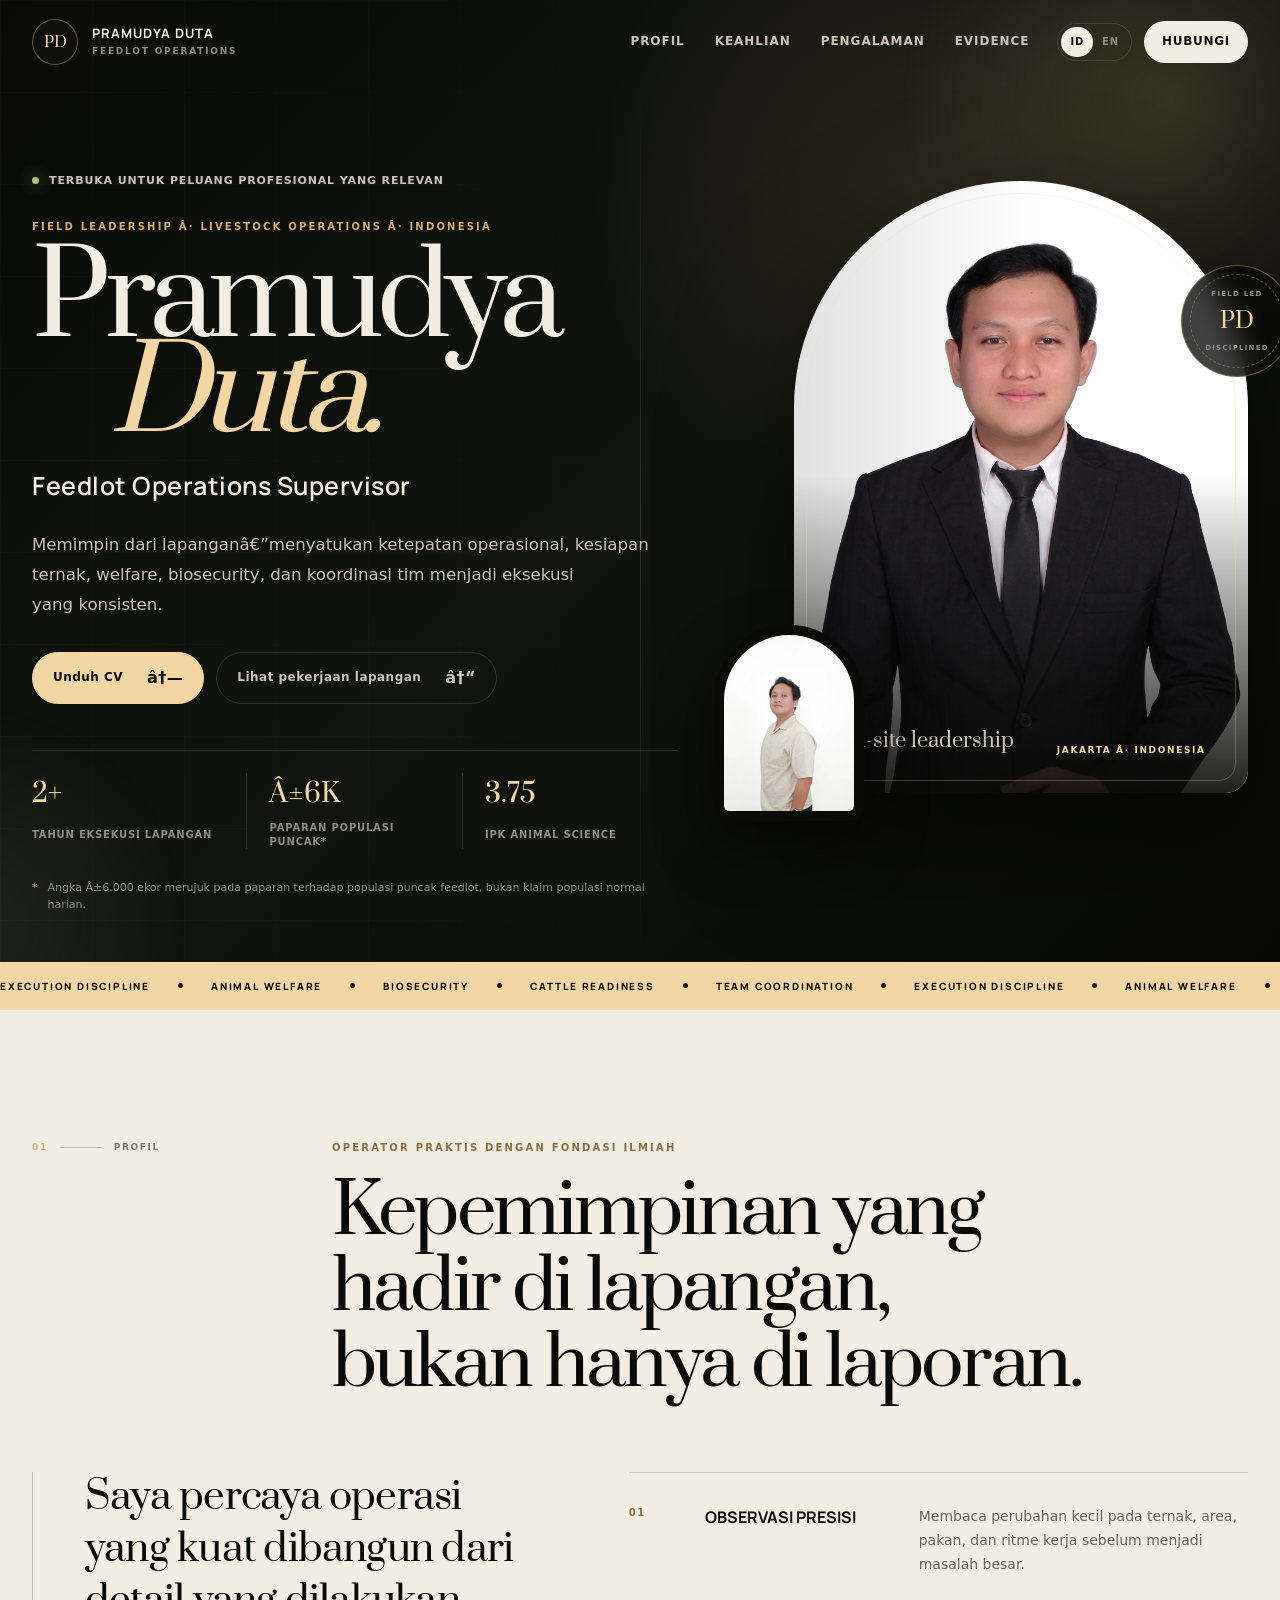
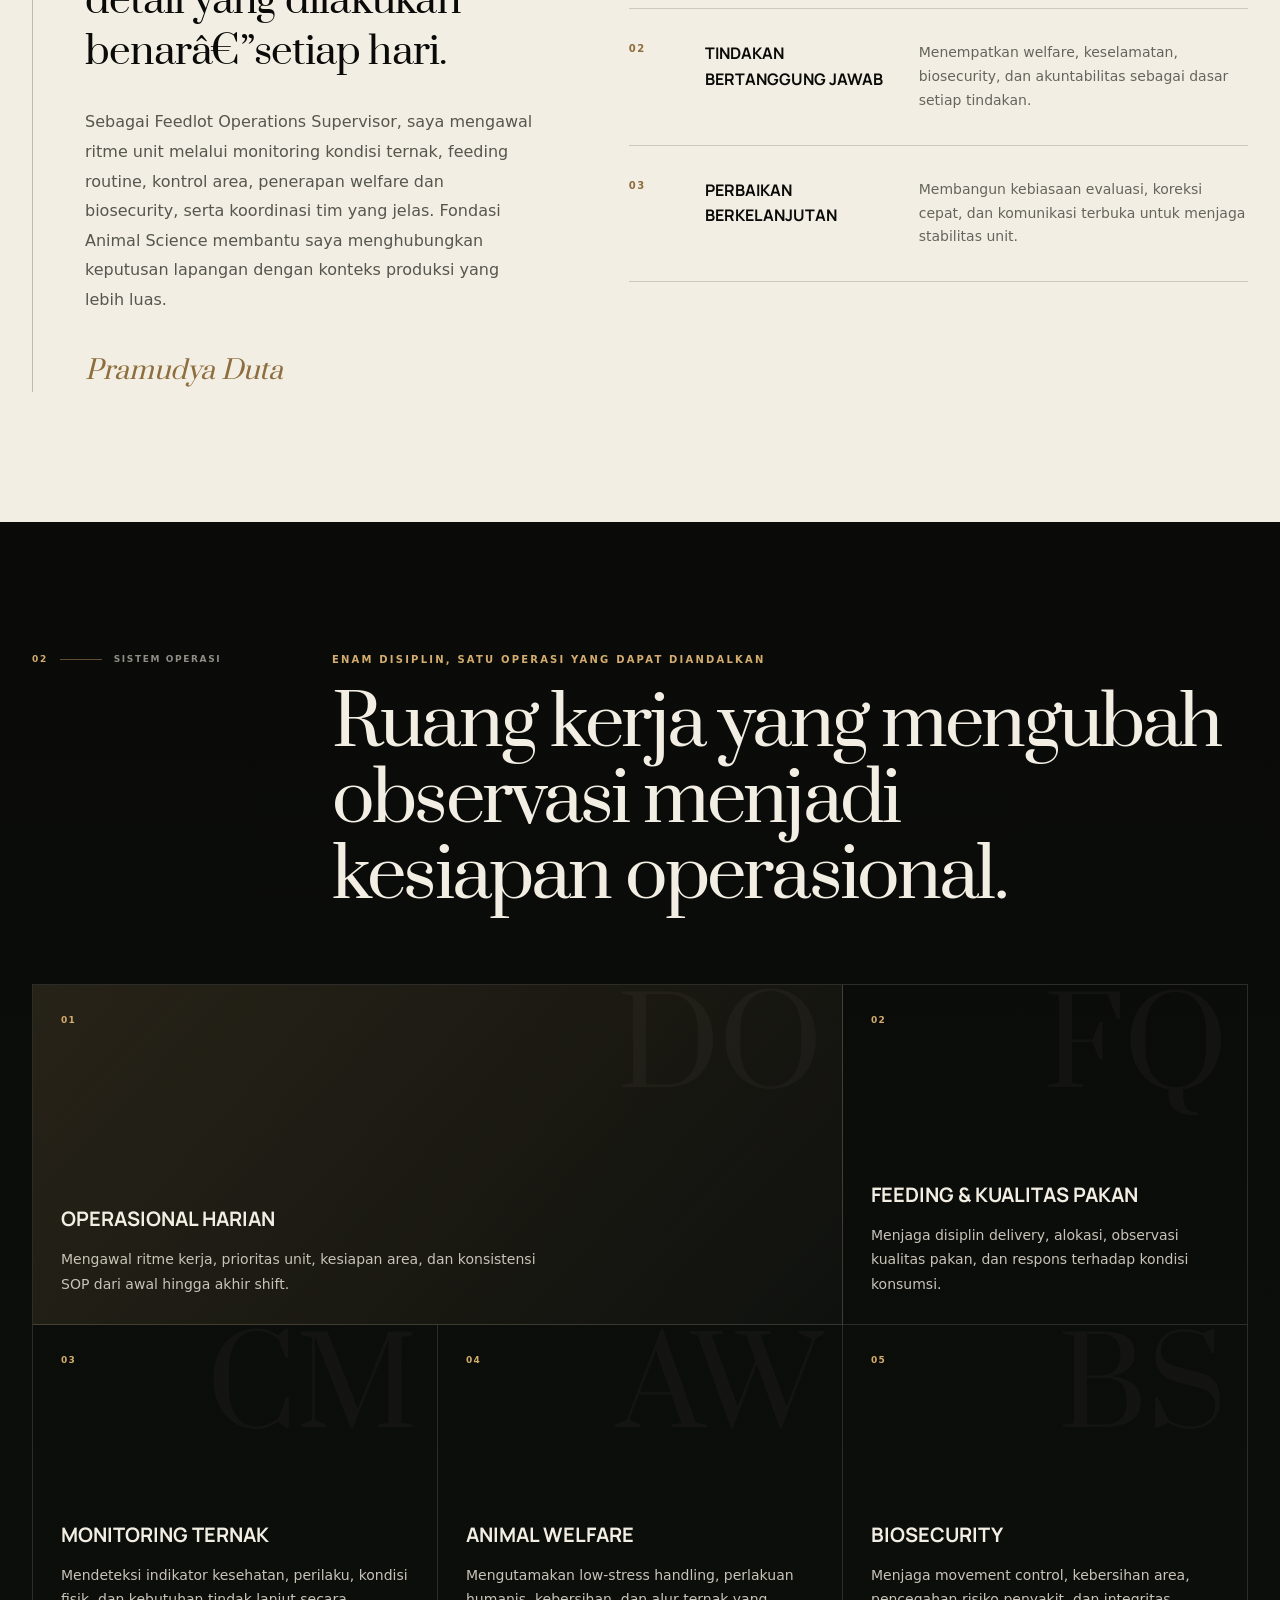
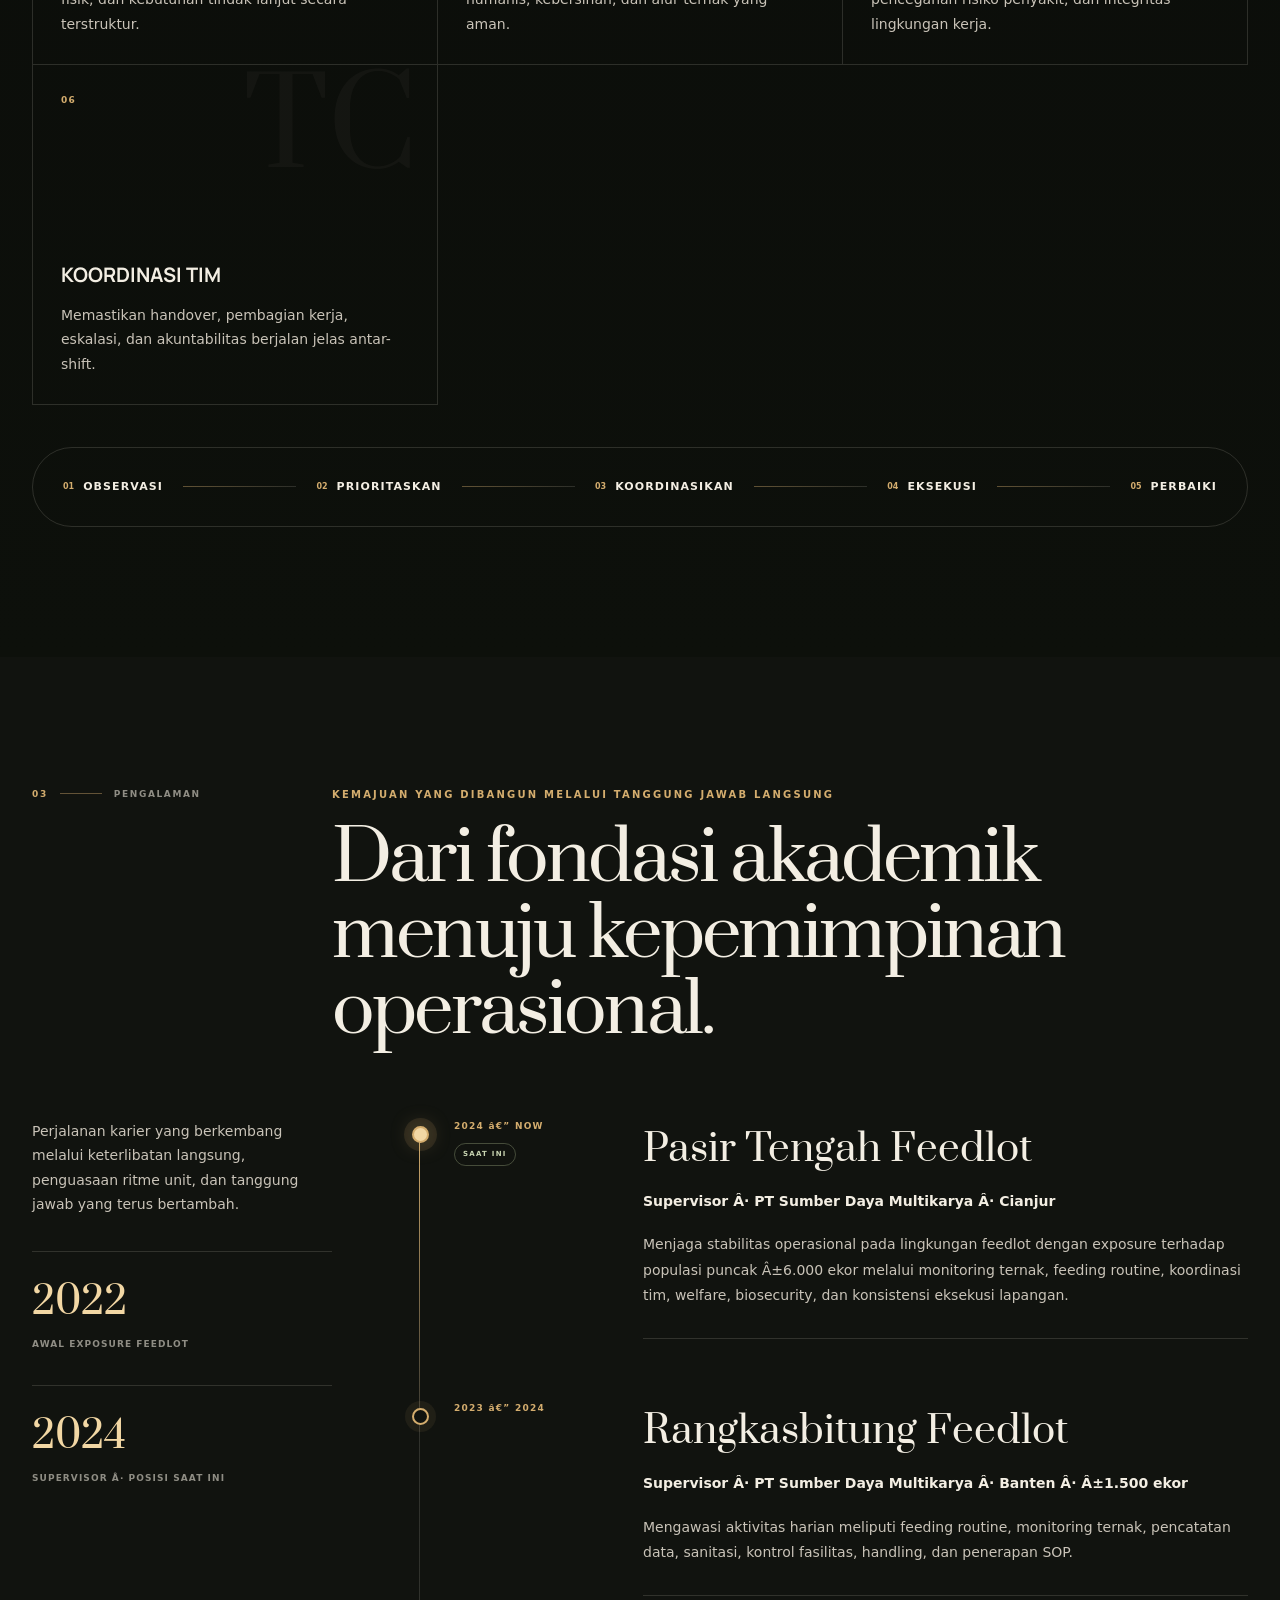
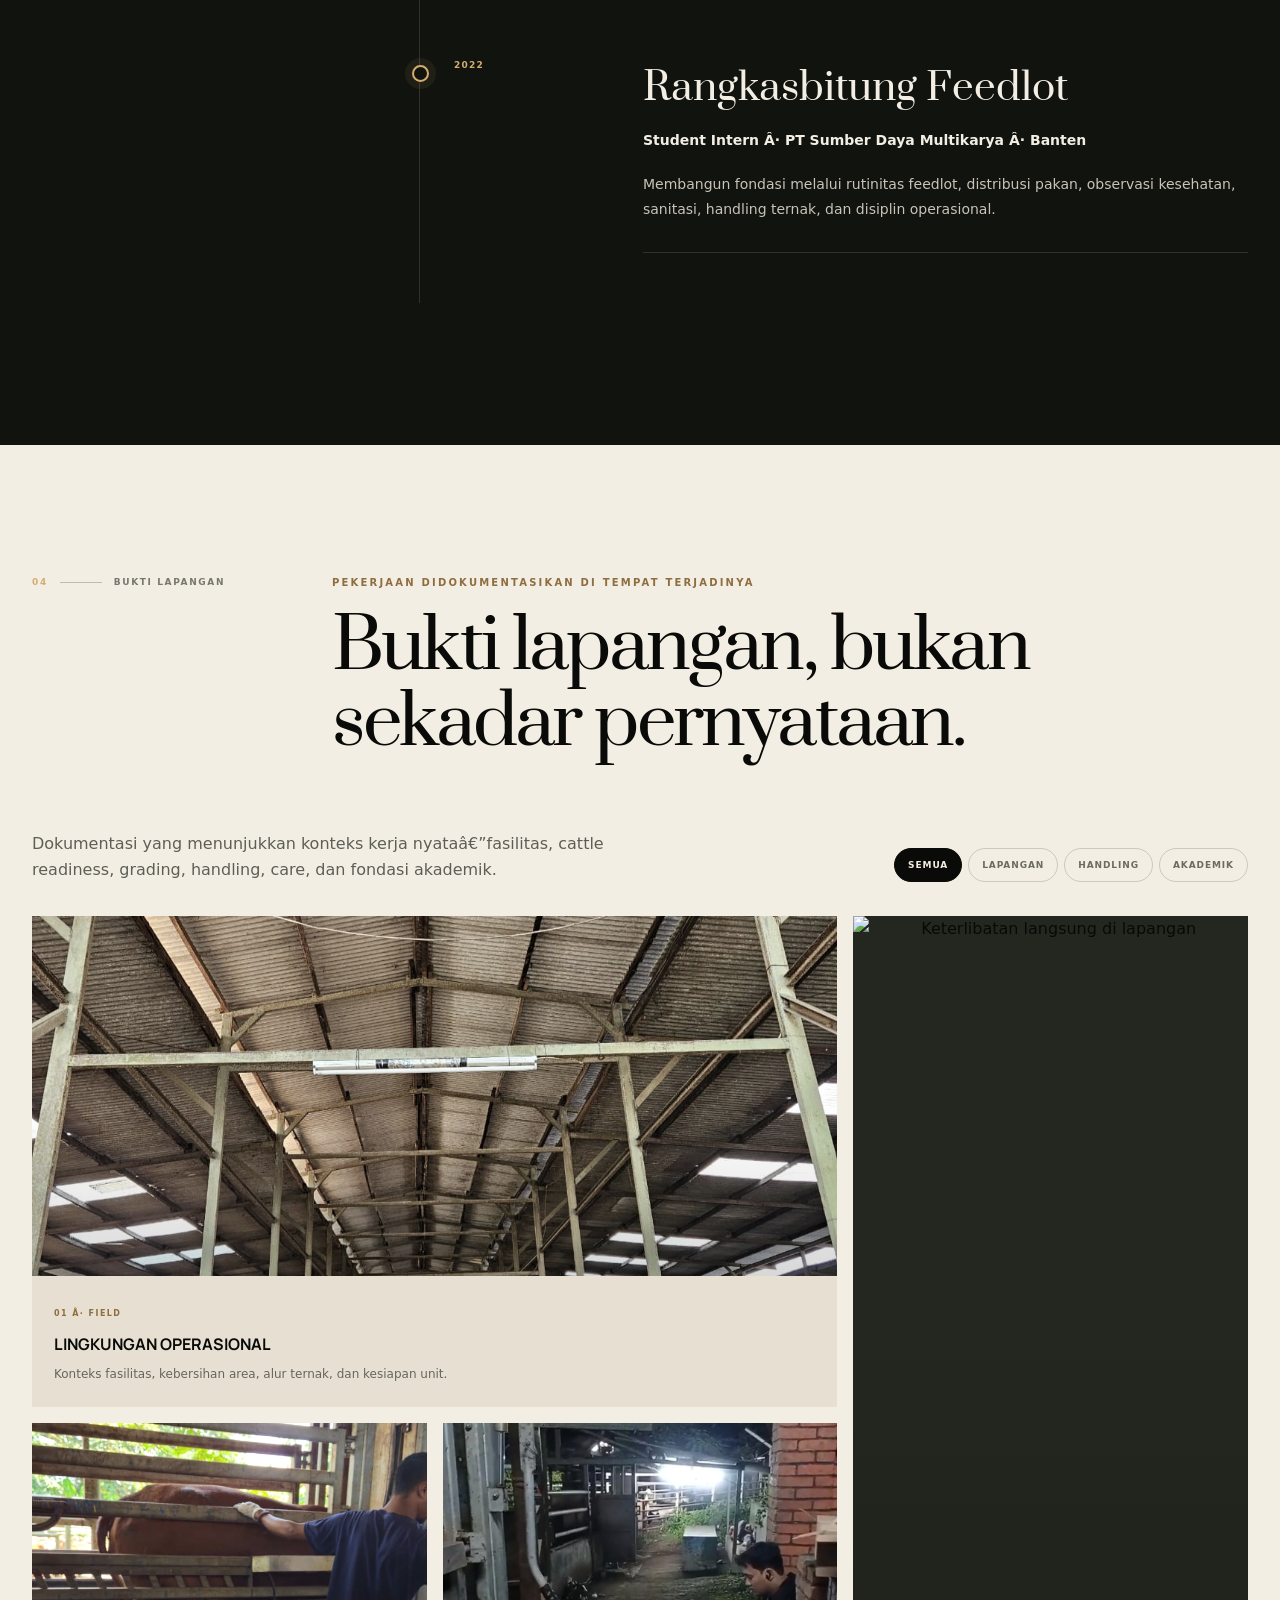
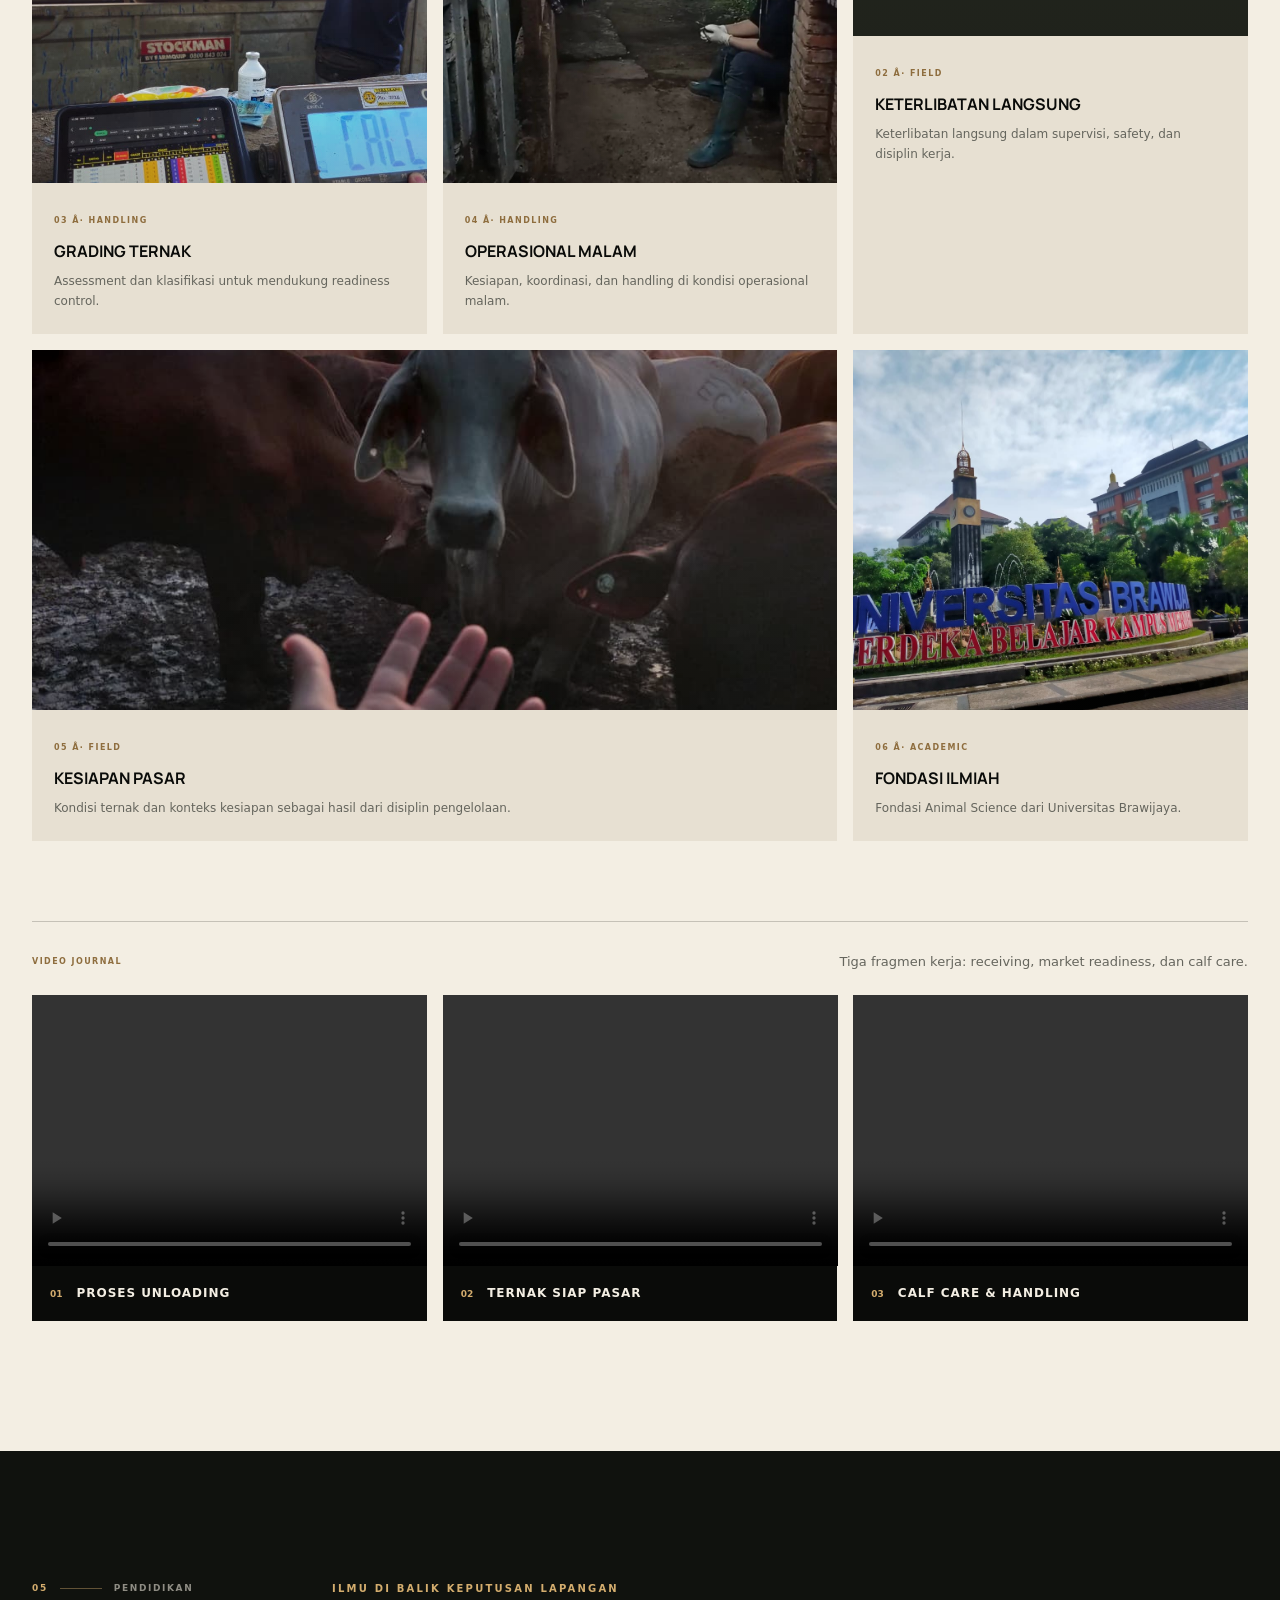
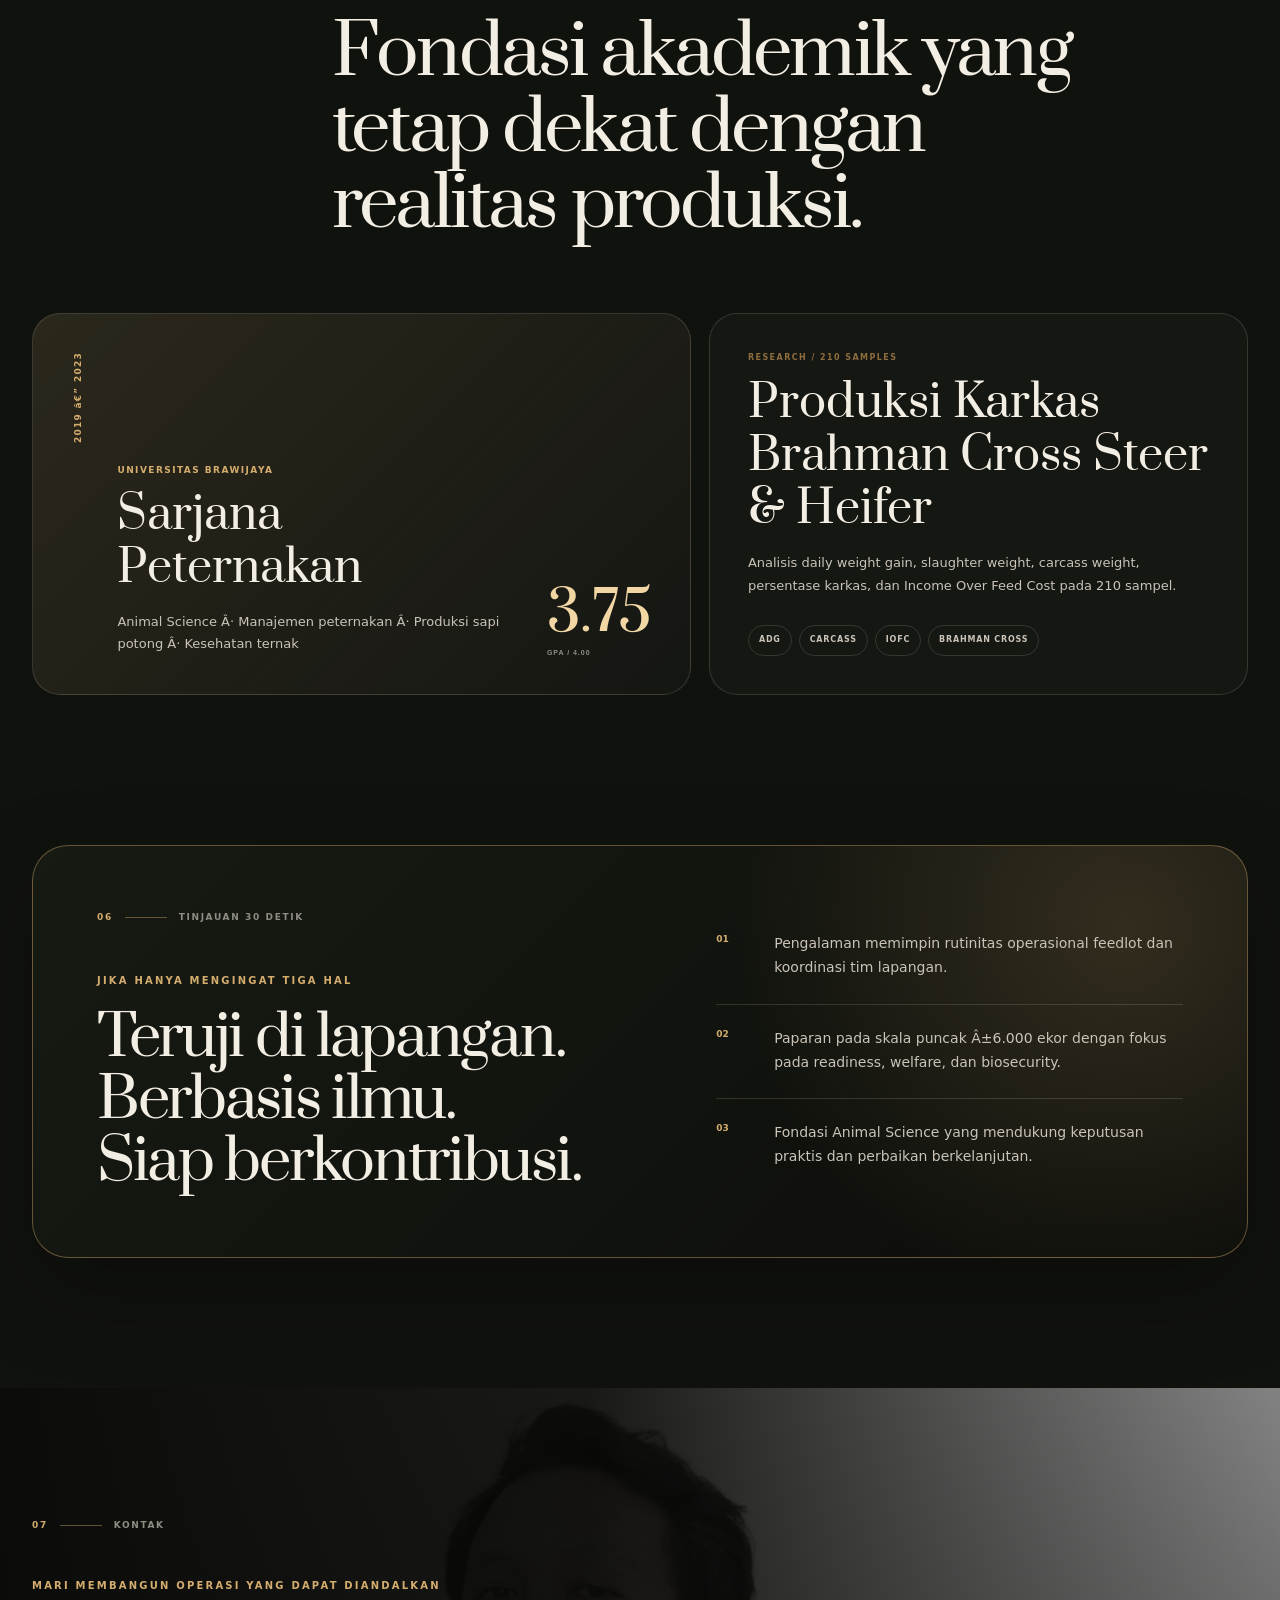
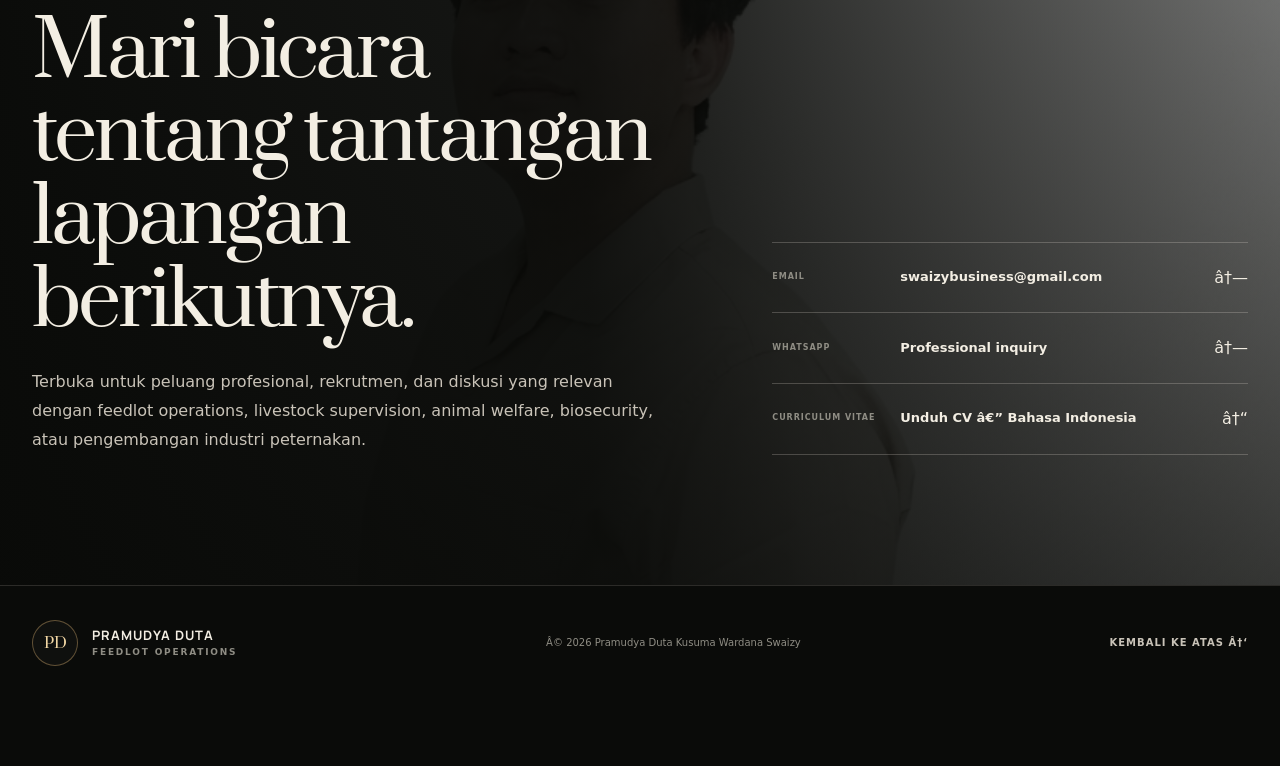
==== commit 966ec65b: "Normalize redesign source formatting" ====
--- a/index.html
+++ b/index.html
@@ -450,4 +450,3 @@
   <script src="assets/js/main.js?v=20260718-atelier" defer></script>
 </body>
 </html>
-
--- a/assets/css/style.css
+++ b/assets/css/style.css
@@ -1,14 +1,340 @@
-/* Pramudya Duta — High-Class Modern Editorial Portfolio */
 :root{
   color-scheme:dark;
-  --bg:#030403;--bg-2:#070b07;--panel:rgba(255,255,255,.06);--panel-2:rgba(255,255,255,.035);
-  --line:rgba(247,226,184,.14);--line-strong:rgba(232,197,125,.46);
-  --text:#fff9ec;--muted:rgba(255,249,236,.74);--soft:rgba(255,249,236,.48);
-  --gold:#dcb76a;--gold-light:#ffe7ad;--green:#8cac58;--green-soft:#b1dc74;
-  --container:1168px;--header:76px;--radius:30px;--shadow:0 34px 110px rgba(0,0,0,.46)
-}
-*{box-sizing:border-box}html{scroll-behavior:smooth;-webkit-text-size-adjust:100%;text-size-adjust:100%}body{margin:0;color:var(--text);font-family:Inter,system-ui,-apple-system,BlinkMacSystemFont,"Segoe UI",sans-serif;background:radial-gradient(circle at 50% -22%,rgba(255,231,173,.22),transparent 34%),radial-gradient(circle at 92% 10%,rgba(140,172,88,.16),transparent 34%),linear-gradient(180deg,var(--bg) 0%,#09110a 46%,#010201 100%);overflow-x:hidden;text-rendering:optimizeLegibility;-webkit-font-smoothing:antialiased}body:before{content:"";position:fixed;inset:0;z-index:-3;background-image:linear-gradient(rgba(255,231,173,.04) 1px,transparent 1px),linear-gradient(90deg,rgba(255,231,173,.04) 1px,transparent 1px);background-size:112px 112px;mask-image:linear-gradient(to bottom,rgba(0,0,0,.88),transparent 80%);pointer-events:none}body:after{content:"";position:fixed;inset:0;z-index:-2;background:linear-gradient(120deg,transparent 8%,rgba(255,231,173,.045) 47%,transparent 70%),radial-gradient(circle at 50% 100%,rgba(220,183,106,.07),transparent 42%);pointer-events:none;mix-blend-mode:screen}body.menu-open{overflow:hidden}a{color:inherit;text-decoration:none}img,video{display:block;max-width:100%}button{font:inherit}section{scroll-margin-top:calc(var(--header) + 24px)}*:focus-visible{outline:2px solid var(--gold-light);outline-offset:4px}.container{width:min(var(--container),calc(100% - 34px));margin-inline:auto}.skip-link{position:fixed;top:12px;left:12px;z-index:9999;transform:translateY(-160%);padding:12px 16px;border-radius:14px;background:var(--gold);color:#171008;font-weight:900}.skip-link:focus{transform:translateY(0)}
-.header{height:var(--header);position:sticky;top:0;z-index:100;border-bottom:1px solid rgba(255,231,173,.12);background:rgba(3,4,3,.74);backdrop-filter:blur(24px) saturate(130%)}.header-inner{height:100%;display:flex;align-items:center;justify-content:space-between;gap:18px}.brand{display:flex;align-items:center;gap:13px;min-width:0}.brand-mark{width:52px;height:52px;display:grid;place-items:center;border:1px solid var(--line-strong);border-radius:18px;background:linear-gradient(145deg,rgba(255,231,173,.18),rgba(255,255,255,.045));box-shadow:0 0 46px rgba(220,183,106,.16),inset 0 1px 0 rgba(255,255,255,.12);flex:none}.brand-mark span{font-family:Cinzel,Georgia,serif;font-size:18px;font-weight:800;color:var(--gold-light);letter-spacing:-.05em}.brand-name{font-family:Cinzel,Georgia,serif;font-weight:800;font-size:15px;letter-spacing:.06em;text-transform:uppercase;white-space:nowrap}.brand-subtitle{margin-top:3px;color:var(--muted);font-size:10px;font-weight:900;letter-spacing:.22em;text-transform:uppercase;white-space:nowrap}.header-actions{display:flex;align-items:center;gap:16px}.nav{display:flex;align-items:center;gap:19px;color:rgba(255,249,236,.74);font-size:12px;font-weight:800}.nav a{position:relative;padding:9px 0}.nav a:after{content:"";position:absolute;left:0;right:0;bottom:0;height:1px;background:linear-gradient(90deg,var(--gold-light),transparent);transform:scaleX(0);transform-origin:left;transition:.22s}.nav a:hover,.nav a.active{color:var(--gold-light)}.nav a:hover:after,.nav a.active:after{transform:scaleX(1)}.lang-switch{display:inline-flex;gap:4px;padding:4px;border:1px solid var(--line);border-radius:999px;background:rgba(255,255,255,.04)}.lang-btn{border:0;border-radius:999px;background:transparent;color:var(--muted);padding:8px 11px;font-size:11px;font-weight:900;letter-spacing:.1em;cursor:pointer}.lang-btn.active{background:rgba(220,183,106,.17);color:var(--gold-light)}.header-cta{padding:11px 16px;border-radius:999px;background:linear-gradient(135deg,var(--gold),var(--gold-light));color:#1b1207;font-size:12px;font-weight:900;box-shadow:0 16px 42px rgba(220,183,106,.22)}.menu-btn{display:none;width:43px;height:43px;border:1px solid var(--line);border-radius:14px;background:rgba(255,255,255,.05);color:var(--text);cursor:pointer}.mobile-nav{display:none;position:fixed;top:calc(var(--header) + 10px);left:12px;right:12px;z-index:99;padding:12px;border:1px solid var(--line);border-radius:22px;background:rgba(3,4,3,.97);box-shadow:var(--shadow);backdrop-filter:blur(18px)}.mobile-nav.open{display:grid;gap:6px}.mobile-nav a{padding:12px 14px;border-radius:14px;color:var(--muted);font-weight:800}.mobile-nav a:hover{background:rgba(255,255,255,.045);color:var(--gold-light)}.mobile-lang{margin-top:6px;justify-self:start}
-.hero{position:relative;min-height:calc(100svh - var(--header));padding:78px 0 56px;display:flex;align-items:center;overflow:hidden}.hero:before{content:"";position:absolute;width:820px;height:820px;right:-300px;top:-300px;border-radius:50%;background:radial-gradient(circle,rgba(255,231,173,.23),rgba(140,172,88,.1) 43%,transparent 70%);filter:blur(11px)}.hero-grid{display:grid;grid-template-columns:minmax(0,1.08fr) minmax(350px,.72fr);gap:62px;align-items:center}.kicker{display:flex;align-items:center;gap:12px;color:var(--gold-light);font-size:11px;font-weight:900;letter-spacing:.18em;text-transform:uppercase}.kicker:before{content:"";width:36px;height:1px;background:linear-gradient(90deg,var(--gold-light),transparent)}.eyebrow-stack{display:flex;align-items:center;gap:12px;flex-wrap:wrap}.status-pill{display:inline-flex;align-items:center;gap:9px;padding:9px 12px;border:1px solid rgba(177,220,116,.24);border-radius:999px;background:rgba(177,220,116,.08);font-size:12px;font-weight:800;color:rgba(255,249,236,.84)}.status-dot{width:8px;height:8px;border-radius:50%;background:var(--green-soft);box-shadow:0 0 20px rgba(177,220,116,.8)}.hero-title{max-width:900px;margin:24px 0 0;font-family:Cinzel,Georgia,serif;font-size:clamp(50px,7vw,90px);line-height:.96;letter-spacing:-.04em;text-transform:uppercase}.hero-title span,.hero-title em{display:block}.hero-title em{font-style:normal;color:transparent;background:linear-gradient(115deg,#f7d891 0%,#fff1c7 43%,#dcb76a 100%);-webkit-background-clip:text;background-clip:text;filter:drop-shadow(0 16px 46px rgba(220,183,106,.16))}.hero-lead{max-width:760px;margin:24px 0 0;color:var(--muted);font-size:17px;line-height:1.84;text-wrap:pretty}.reader-note{position:relative;max-width:760px;margin-top:18px;padding:16px 18px;border:1px solid rgba(220,183,106,.23);border-radius:22px;background:linear-gradient(135deg,rgba(220,183,106,.09),rgba(255,255,255,.035));color:rgba(255,249,236,.86);line-height:1.66;font-size:14px;overflow:hidden}.reader-note:before{content:"";position:absolute;inset:0 auto 0 0;width:3px;background:linear-gradient(180deg,var(--gold-light),transparent)}.hero-actions{display:flex;flex-wrap:wrap;gap:12px;margin-top:31px}.btn{position:relative;display:inline-flex;align-items:center;justify-content:center;min-height:50px;padding:14px 19px;border:1px solid var(--line);border-radius:999px;font-size:13px;font-weight:900;cursor:pointer;overflow:hidden;transition:transform .22s,border-color .22s,box-shadow .22s}.btn:before{content:"";position:absolute;inset:0;background:linear-gradient(110deg,transparent,rgba(255,255,255,.18),transparent);transform:translateX(-120%);transition:.55s}.btn:hover:before{transform:translateX(120%)}.btn:hover{transform:translateY(-2px);border-color:var(--line-strong);box-shadow:0 16px 46px rgba(220,183,106,.16)}.btn-primary{background:linear-gradient(135deg,var(--gold),var(--gold-light));color:#1b1207}.btn-green{background:linear-gradient(135deg,#3d5b2c,#8db35a);color:var(--text)}.btn-secondary{background:rgba(255,255,255,.045);color:var(--text)}.hero-values{display:flex;flex-wrap:wrap;gap:10px;margin-top:25px}.value-chip{padding:10px 12px;border:1px solid var(--line);border-radius:999px;background:rgba(255,255,255,.035);color:var(--muted);font-size:12px;font-weight:900}.hero-panel{position:relative;min-height:636px;border:1px solid var(--line-strong);border-radius:38px;background:linear-gradient(180deg,var(--panel),var(--panel-2));box-shadow:var(--shadow);overflow:hidden;transform:translateY(4px)}.hero-panel:before{content:"";position:absolute;inset:12px;border:1px solid rgba(255,231,173,.18);border-radius:30px;z-index:4;pointer-events:none}.hero-panel:after{content:"";position:absolute;inset:0;z-index:3;pointer-events:none;background:linear-gradient(120deg,transparent,rgba(255,231,173,.13) 46%,transparent 62%);opacity:.42;mix-blend-mode:screen}.profile-stage{position:absolute;inset:0}.profile-slide{position:absolute;inset:0;opacity:0;transition:.48s}.profile-slide.active{opacity:1}.profile-slide img{width:100%;height:100%;object-fit:cover;object-position:center top;filter:saturate(1.03) contrast(1.02)}.profile-stage:after{content:"";position:absolute;inset:0;background:linear-gradient(180deg,transparent 32%,rgba(3,4,3,.92) 100%)}.slide-controls{position:absolute;z-index:6;top:22px;right:22px;display:flex;gap:8px}.slide-btn{width:40px;height:40px;border:1px solid rgba(255,231,173,.22);border-radius:50%;background:rgba(3,4,3,.54);color:var(--text);font-size:24px;cursor:pointer;backdrop-filter:blur(10px)}.panel-caption{position:absolute;z-index:5;left:22px;right:22px;bottom:22px;padding:20px;border:1px solid rgba(255,231,173,.18);border-radius:24px;background:rgba(3,4,3,.72);backdrop-filter:blur(16px)}.panel-caption-title{font-family:Cinzel,Georgia,serif;font-size:22px;font-weight:800;color:var(--gold-light);letter-spacing:.03em}.panel-caption-text{margin-top:8px;color:var(--muted);font-size:13px;line-height:1.65}.panel-micro{display:grid;grid-template-columns:1fr 1fr;gap:10px;margin-top:14px}.micro-card{padding:12px;border:1px solid var(--line);border-radius:16px;background:rgba(255,255,255,.04)}.micro-label{font-size:10px;font-weight:900;letter-spacing:.12em;text-transform:uppercase;color:var(--soft)}.micro-value{margin-top:6px;color:var(--gold-light);font-size:12px;font-weight:900}
-.section{padding:90px 0}.section.alt{border-block:1px solid rgba(255,231,173,.08);background:rgba(255,255,255,.017)}.section-head{max-width:820px;margin-bottom:34px}.section-title,.contact-title{text-wrap:balance;font-family:Cinzel,Georgia,serif;margin:14px 0 0;font-size:clamp(31px,4.8vw,56px);line-height:1.04;letter-spacing:-.03em;text-transform:uppercase}.section-lead{margin:18px 0 0;color:var(--muted);font-size:16px;line-height:1.76;text-wrap:pretty}.quick-grid,.scope-grid,.docs-grid,.education-grid{display:grid;gap:16px}.quick-grid{grid-template-columns:repeat(4,minmax(0,1fr))}.quick-card,.profile-card,.scope-card,.doc-card,.timeline-card,.edu-card,.contact-band,.contact-item,.path-card{border:1px solid var(--line);background:linear-gradient(180deg,var(--panel),var(--panel-2));box-shadow:0 24px 78px rgba(0,0,0,.29),inset 0 1px 0 rgba(255,255,255,.055);backdrop-filter:blur(16px)}.quick-card,.scope-card,.timeline-card,.edu-card,.contact-item{transition:.22s}.quick-card:hover,.scope-card:hover,.timeline-card:hover,.edu-card:hover,.contact-item:hover{transform:translateY(-4px);border-color:var(--line-strong);box-shadow:0 30px 92px rgba(0,0,0,.38),0 0 0 1px rgba(255,231,173,.12),inset 0 1px 0 rgba(255,255,255,.075)}.quick-card{position:relative;min-height:160px;padding:23px;border-radius:var(--radius);overflow:hidden}.quick-card:after{content:"";position:absolute;right:-38px;top:-38px;width:114px;height:114px;border-radius:50%;background:radial-gradient(circle,rgba(255,231,173,.11),transparent 68%)}.quick-value{position:relative;font-family:Cinzel,Georgia,serif;font-size:38px;font-weight:800;color:var(--gold-light);line-height:1}.quick-label{position:relative;margin-top:11px;color:var(--muted);font-size:13px;font-weight:800;line-height:1.5}.quick-note{position:relative;margin-top:12px;color:var(--gold);font-size:10.5px;font-weight:900;letter-spacing:.12em;text-transform:uppercase}.split-grid{display:grid;grid-template-columns:.78fr 1.22fr;gap:26px;align-items:start}.profile-card{padding:30px;border-radius:36px}.card-title,.scope-title,.role-title,.edu-title{font-family:Cinzel,Georgia,serif;font-size:23px;line-height:1.12;font-weight:800;letter-spacing:-.02em;text-transform:uppercase}.card-text,.scope-text,.role-desc,.edu-text{margin:13px 0 0;color:var(--muted);font-size:14px;line-height:1.72;text-wrap:pretty}.clean-list{display:grid;gap:10px;margin:20px 0 0;padding:0;list-style:none}.clean-list li{display:grid;grid-template-columns:24px 1fr;gap:10px;color:rgba(255,249,236,.78);line-height:1.58}.clean-list li:before{content:"✓";display:grid;place-items:center;width:24px;height:24px;border-radius:50%;background:rgba(220,183,106,.14);color:var(--gold-light);font-weight:900}.scope-grid{grid-template-columns:repeat(3,minmax(0,1fr))}.scope-card{position:relative;padding:24px;border-radius:var(--radius);overflow:hidden}.scope-card:before{content:attr(data-index);position:absolute;right:20px;top:16px;color:rgba(220,183,106,.15);font-family:Cinzel,Georgia,serif;font-size:42px;font-weight:800}.reading-path{display:grid;grid-template-columns:repeat(5,minmax(0,1fr));gap:12px;margin-top:22px}.path-card{padding:17px;border-radius:21px}.path-number{color:var(--gold);font-size:11px;font-weight:900;letter-spacing:.16em}.path-title{margin-top:9px;font-weight:900}.path-text{margin-top:6px;color:var(--muted);font-size:12px;line-height:1.5}.docs-toolbar{display:flex;flex-wrap:wrap;gap:10px;margin:28px 0}.filter-btn{border:1px solid var(--line);border-radius:999px;background:rgba(255,255,255,.035);color:var(--muted);padding:10px 14px;font-size:12px;font-weight:900;letter-spacing:.08em;text-transform:uppercase;cursor:pointer;backdrop-filter:blur(12px);transition:.22s}.filter-btn:hover,.filter-btn.active{color:var(--gold-light);border-color:var(--line-strong);background:rgba(220,183,106,.12)}.docs-grid{grid-template-columns:repeat(3,minmax(0,1fr));align-items:stretch}.doc-card{position:relative;min-height:356px;overflow:hidden;border-radius:var(--radius);background:#050705;border-color:rgba(246,224,181,.16);box-shadow:0 26px 88px rgba(0,0,0,.34)}.doc-card:after{content:"";position:absolute;inset:0;pointer-events:none;background:linear-gradient(135deg,rgba(255,255,255,.1),transparent 36%,rgba(220,183,106,.08));opacity:.5}.doc-card.featured{grid-column:span 2}.doc-card.hidden{display:none}.doc-media,.doc-media img,.doc-media video{width:100%;height:100%;min-height:356px;object-fit:cover}.doc-media.is-image img{cursor:zoom-in;transition:.55s}.doc-card:hover .doc-media.is-image img{transform:scale(1.05);filter:saturate(1.08) contrast(1.04)}.doc-overlay{position:absolute;z-index:2;inset:auto 0 0;padding:21px;background:linear-gradient(180deg,transparent,rgba(3,4,3,.95));pointer-events:none}.badges{display:flex;gap:7px;flex-wrap:wrap;margin-bottom:12px}.badge{padding:6px 9px;border-radius:999px;background:rgba(220,183,106,.14);color:var(--gold-light);font-size:10px;font-weight:900;letter-spacing:.1em;text-transform:uppercase}.doc-title{font-family:Cinzel,Georgia,serif;font-size:20px;font-weight:800;text-transform:uppercase}.doc-text{margin-top:7px;color:var(--muted);font-size:13px;line-height:1.55;text-wrap:pretty}.experience-layout{display:grid;grid-template-columns:.72fr 1.28fr;gap:30px}.timeline{display:grid;gap:16px}.timeline-card{padding:27px;border-radius:var(--radius)}.timeline-card.current{border-color:var(--line-strong)}.period,.contact-label{color:var(--gold-light);font-size:11px;font-weight:900;letter-spacing:.14em;text-transform:uppercase}.role-title{margin-top:12px}.role-subtitle,.edu-sub{margin-top:7px;color:rgba(255,249,236,.76);font-size:13px;font-weight:900}.education-grid{grid-template-columns:repeat(3,minmax(0,1fr))}.edu-card{padding:27px;border-radius:var(--radius)}.contact-band{padding:36px;border-radius:36px}.contact-grid{display:grid;grid-template-columns:1fr .86fr;gap:28px}.contact-title{font-size:clamp(31px,5vw,58px)}.contact-lead{color:var(--muted);line-height:1.78;text-wrap:pretty}.contact-list{display:grid;gap:12px}.contact-item{display:flex;gap:14px;padding:16px;border-radius:20px}.contact-value{margin-top:5px;font-weight:900;overflow-wrap:anywhere}.footer{padding:30px 0 86px;color:var(--soft);font-size:13px}.footer-inner{display:flex;justify-content:space-between;gap:16px;flex-wrap:wrap;border-top:1px solid rgba(255,231,173,.16);padding-top:24px}.footer-links{display:flex;gap:16px;flex-wrap:wrap}.sticky-cta{display:none;position:fixed;left:12px;right:12px;bottom:12px;z-index:90;grid-template-columns:1fr 1fr;gap:10px;padding:10px;border:1px solid rgba(255,231,173,.15);border-radius:22px;background:rgba(3,4,3,.9);backdrop-filter:blur(14px);box-shadow:var(--shadow)}.sticky-cta .btn{min-height:44px;border-radius:14px;font-size:12px;padding:10px}.reveal{opacity:0;transform:translateY(18px)}.reveal.in{opacity:1;transform:translateY(0);transition:opacity .6s,transform .6s}.lightbox{display:none;position:fixed;inset:0;z-index:999;background:rgba(0,0,0,.86);padding:70px 18px 28px}.lightbox.open{display:grid;place-items:center}.lightbox-inner{width:min(100%,980px);max-height:calc(100svh - 120px);border:1px solid rgba(255,231,173,.18);border-radius:24px;overflow:hidden;background:#050705;box-shadow:var(--shadow)}.lightbox-image{width:100%;max-height:calc(100svh - 210px);object-fit:contain;background:#050705}.lightbox-caption{padding:16px 18px;border-top:1px solid rgba(255,231,173,.12);color:var(--muted);line-height:1.65}.lightbox-close{position:fixed;top:24px;right:24px;width:44px;height:44px;border:1px solid rgba(255,231,173,.18);border-radius:50%;background:rgba(3,4,3,.72);color:var(--text);font-size:18px;cursor:pointer}
-@media(prefers-reduced-motion:reduce){*,*:before,*:after{animation:none!important;transition:none!important;scroll-behavior:auto!important}}@media(max-width:1120px){.nav,.desktop-lang,.header-cta{display:none}.menu-btn{display:grid;place-items:center}.hero-grid,.split-grid,.experience-layout,.contact-grid{grid-template-columns:1fr}.hero-panel{min-height:560px}.quick-grid,.scope-grid,.docs-grid{grid-template-columns:repeat(2,minmax(0,1fr))}.education-grid{grid-template-columns:1fr}.reading-path{grid-template-columns:repeat(3,minmax(0,1fr))}}@media(max-width:760px){:root{--header:66px}.container{width:min(var(--container),calc(100% - 26px))}.brand-mark{width:38px;height:38px;border-radius:13px}.brand-mark span{font-size:14px}.brand-name{font-size:12px}.brand-subtitle{display:none}.hero{min-height:auto;padding:34px 0 26px}.hero-grid{gap:24px}.kicker{font-size:9px;letter-spacing:.12em}.kicker:before{width:22px}.status-pill{font-size:10.5px}.hero-title{font-size:clamp(32px,10.5vw,46px);line-height:1.03;letter-spacing:-.035em}.hero-lead{font-size:14px;line-height:1.62}.reader-note{font-size:13px;padding:14px}.reader-note:before{width:2px}.hero-actions{display:grid;grid-template-columns:1fr;gap:9px}.btn{width:100%;min-height:45px;border-radius:15px}.hero-values{display:grid;grid-template-columns:1fr 1fr}.value-chip{text-align:center;border-radius:14px;font-size:10px}.hero-panel{min-height:auto;aspect-ratio:4/5;max-width:370px;margin-inline:auto;border-radius:25px;transform:none}.panel-caption{left:14px;right:14px;bottom:14px;padding:14px;border-radius:19px}.panel-caption-title{font-size:17px}.panel-caption-text{font-size:11.5px;line-height:1.45}.panel-micro{display:none}.section{padding:54px 0}.section-title{font-size:clamp(26px,8vw,37px);line-height:1.08}.section-lead,.card-text,.scope-text,.role-desc,.edu-text,.contact-lead{font-size:13.5px;line-height:1.64}.quick-grid,.scope-grid,.docs-grid,.reading-path,.education-grid{grid-template-columns:1fr}.quick-card,.scope-card,.timeline-card,.edu-card,.contact-band{border-radius:24px}.quick-card{min-height:126px}.quick-value{font-size:33px}.doc-card,.doc-card.featured{grid-column:auto;min-height:305px}.doc-media,.doc-media img,.doc-media video{min-height:305px}.contact-title{font-size:30px}.sticky-cta{display:grid}.footer{padding-bottom:104px}}@media(max-width:420px){.hero-values{grid-template-columns:1fr}.hero-panel{max-width:335px}.panel-caption-text{display:none}.docs-toolbar{display:grid}.filter-btn{width:100%}}
+  --ink:#0a0b09;
+  --ink-2:#11130f;
+  --ink-3:#181b15;
+  --paper:#f3eee3;
+  --paper-soft:#c9c3b8;
+  --paper-dim:#8f8d84;
+  --copper:#d4ad6e;
+  --copper-light:#f2d7a4;
+  --sage:#a9b78d;
+  --line:rgba(243,238,227,.14);
+  --line-strong:rgba(212,173,110,.42);
+  --shell:1240px;
+  --radius:28px;
+  --header:84px;
+  --ease:cubic-bezier(.2,.75,.25,1);
+}
+
+*{box-sizing:border-box}
+html{scroll-behavior:smooth;-webkit-text-size-adjust:100%;text-size-adjust:100%}
+body{margin:0;overflow-x:hidden;background:var(--ink);color:var(--paper);font-family:"DM Sans",system-ui,sans-serif;font-size:16px;line-height:1.6;text-rendering:optimizeLegibility;-webkit-font-smoothing:antialiased}
+body.menu-open,body.lightbox-open{overflow:hidden}
+a{color:inherit;text-decoration:none}
+button,input{font:inherit}
+button{color:inherit}
+img,video{display:block;max-width:100%}
+section{scroll-margin-top:calc(var(--header) + 24px)}
+::selection{background:var(--copper);color:var(--ink)}
+*:focus-visible{outline:2px solid var(--copper-light);outline-offset:4px}
+.shell{width:min(var(--shell),calc(100% - 64px));margin-inline:auto}
+.skip-link{position:fixed;z-index:9999;top:12px;left:12px;padding:12px 16px;border-radius:999px;background:var(--copper-light);color:var(--ink);font-weight:800;transform:translateY(-180%);transition:transform .2s}
+.skip-link:focus{transform:translateY(0)}
+.page-noise{position:fixed;z-index:9998;inset:0;pointer-events:none;opacity:.12;background-image:repeating-linear-gradient(117deg,rgba(255,255,255,.035) 0,rgba(255,255,255,.035) 1px,transparent 1px,transparent 5px);mix-blend-mode:soft-light}
+.scroll-progress{position:fixed;z-index:1000;left:0;right:0;top:0;height:2px;background:transparent}
+.scroll-progress span{display:block;width:0;height:100%;background:linear-gradient(90deg,var(--copper),var(--copper-light));box-shadow:0 0 16px rgba(242,215,164,.5)}
+
+/* Header */
+.site-header{position:fixed;z-index:300;top:0;left:0;right:0;height:var(--header);border-bottom:1px solid transparent;transition:height .35s var(--ease),background .35s,border-color .35s,transform .35s var(--ease)}
+.site-header.is-scrolled{height:72px;background:rgba(10,11,9,.82);border-color:var(--line);backdrop-filter:blur(24px) saturate(130%)}
+.site-header.is-hidden{transform:translateY(-100%)}
+.header-inner{height:100%;display:flex;align-items:center;justify-content:space-between;gap:28px}
+.identity{display:inline-flex;align-items:center;gap:14px;flex:none}
+.identity-mark{display:grid;place-items:center;width:46px;height:46px;border:1px solid var(--line-strong);border-radius:50%;font-family:Prata,Georgia,serif;font-size:15px;color:var(--copper-light);background:rgba(255,255,255,.025)}
+.identity-copy{display:grid;line-height:1.1}
+.identity-copy strong{font-family:Manrope,sans-serif;font-size:13px;letter-spacing:.08em;text-transform:uppercase}
+.identity-copy small{margin-top:6px;color:var(--paper-dim);font-size:9px;font-weight:700;letter-spacing:.2em;text-transform:uppercase}
+.desktop-nav{display:flex;align-items:center;gap:30px;margin-left:auto}
+.desktop-nav a{position:relative;color:var(--paper-soft);font-size:12px;font-weight:700;letter-spacing:.08em;text-transform:uppercase;transition:color .2s}
+.desktop-nav a:after{content:"";position:absolute;left:0;right:0;bottom:-9px;height:1px;background:var(--copper);transform:scaleX(0);transform-origin:left;transition:transform .3s var(--ease)}
+.desktop-nav a:hover,.desktop-nav a.is-active{color:var(--paper)}
+.desktop-nav a:hover:after,.desktop-nav a.is-active:after{transform:scaleX(1)}
+.header-tools{display:flex;align-items:center;gap:12px}
+.language{display:flex;align-items:center;padding:3px;border:1px solid var(--line);border-radius:999px}
+.language-btn{border:0;border-radius:999px;background:transparent;color:var(--paper-dim);padding:7px 9px;font-size:10px;font-weight:800;letter-spacing:.08em;cursor:pointer;transition:.2s}
+.language-btn.is-active{background:var(--paper);color:var(--ink)}
+.header-contact{display:inline-flex;align-items:center;justify-content:center;min-height:42px;padding:0 18px;border-radius:999px;background:var(--paper);color:var(--ink);font-size:12px;font-weight:800;letter-spacing:.06em;text-transform:uppercase;transition:background .2s,transform .2s}
+.header-contact:hover{background:var(--copper-light);transform:translateY(-1px)}
+.menu-toggle{display:none;width:44px;height:44px;border:1px solid var(--line);border-radius:50%;background:transparent;cursor:pointer}
+.menu-toggle span{display:block;width:17px;height:1px;margin:5px auto;background:currentColor;transition:.3s}
+.menu-toggle[aria-expanded="true"] span:first-child{transform:translateY(3px) rotate(45deg)}
+.menu-toggle[aria-expanded="true"] span:last-child{transform:translateY(-3px) rotate(-45deg)}
+.mobile-menu{position:fixed;z-index:250;inset:0;padding-top:var(--header);background:rgba(10,11,9,.98);visibility:hidden;opacity:0;transform:translateY(-18px);transition:.35s var(--ease)}
+.mobile-menu.is-open{visibility:visible;opacity:1;transform:none}
+.mobile-menu-inner{display:grid;padding-top:48px}
+.mobile-menu a{display:grid;grid-template-columns:42px 1fr;align-items:center;padding:20px 0;border-bottom:1px solid var(--line)}
+.mobile-menu a span{color:var(--copper);font-size:10px;font-weight:800;letter-spacing:.15em}
+.mobile-menu a b{font-family:Prata,Georgia,serif;font-size:clamp(28px,8vw,52px);font-weight:400}
+
+/* Hero */
+.hero{position:relative;min-height:100svh;padding:calc(var(--header) + 70px) 0 48px;overflow:hidden;background:radial-gradient(circle at 72% 20%,rgba(212,173,110,.13),transparent 28%),linear-gradient(135deg,#0a0b09 0%,#11140e 50%,#090a08 100%)}
+.hero:before{content:"";position:absolute;inset:0;background-image:linear-gradient(rgba(243,238,227,.04) 1px,transparent 1px),linear-gradient(90deg,rgba(243,238,227,.04) 1px,transparent 1px);background-size:92px 92px;mask-image:linear-gradient(90deg,rgba(0,0,0,.55),transparent 70%);pointer-events:none}
+.hero:after{content:"";position:absolute;left:50%;top:var(--header);bottom:0;width:1px;background:linear-gradient(transparent,var(--line),transparent)}
+.hero-glow{position:absolute;border-radius:50%;filter:blur(2px);pointer-events:none}
+.hero-glow-a{width:560px;height:560px;right:-170px;top:-180px;background:radial-gradient(circle,rgba(212,173,110,.18),transparent 68%)}
+.hero-glow-b{width:440px;height:440px;left:-250px;bottom:-180px;background:radial-gradient(circle,rgba(169,183,141,.11),transparent 70%)}
+.hero-layout{position:relative;z-index:2;display:grid;grid-template-columns:minmax(0,1.03fr) minmax(390px,.78fr);align-items:center;gap:80px}
+.hero-copy{padding-top:12px}
+.availability{display:inline-flex;align-items:center;gap:10px;margin-bottom:30px;color:var(--paper-soft);font-size:11px;letter-spacing:.08em;text-transform:uppercase}
+.availability span{width:7px;height:7px;border-radius:50%;background:#a8c879;box-shadow:0 0 16px rgba(168,200,121,.75)}
+.availability b{font-weight:700}
+.hero-overline,.eyebrow{margin:0;color:var(--copper);font-size:10px;font-weight:800;letter-spacing:.22em;text-transform:uppercase}
+.hero h1{margin:18px 0 0;font-family:Prata,Georgia,serif;font-size:clamp(70px,9vw,132px);font-weight:400;line-height:.82;letter-spacing:-.055em}
+.hero h1 span{display:block}
+.hero-name-accent{margin-left:clamp(24px,6vw,88px);color:var(--copper-light);font-style:italic}
+.hero-role{margin:24px 0 0;color:var(--paper);font-family:Manrope,sans-serif;font-size:clamp(17px,2vw,25px);font-weight:600;letter-spacing:.02em}
+.hero-intro{max-width:680px;margin:24px 0 0;color:var(--paper-soft);font-size:clamp(15px,1.3vw,18px);line-height:1.8;text-wrap:pretty}
+.hero-actions{display:flex;flex-wrap:wrap;gap:12px;margin-top:32px}
+.button{display:inline-flex;align-items:center;justify-content:space-between;gap:24px;min-height:52px;padding:0 20px;border:1px solid var(--line);border-radius:999px;font-size:12px;font-weight:800;letter-spacing:.04em;transition:transform .25s var(--ease),border-color .25s,background .25s}
+.button i{font-style:normal;font-size:16px;transition:transform .25s}
+.button:hover{transform:translateY(-2px);border-color:var(--line-strong)}
+.button:hover i{transform:translate(2px,-2px)}
+.button-primary{min-width:170px;background:var(--copper-light);border-color:var(--copper-light);color:var(--ink)}
+.button-primary:hover{background:var(--paper)}
+.button-quiet{color:var(--paper-soft)}
+.hero-proof{display:grid;grid-template-columns:repeat(3,minmax(0,1fr));max-width:650px;margin-top:46px;padding-top:22px;border-top:1px solid var(--line)}
+.hero-proof div{display:grid;gap:6px;padding:0 22px;border-right:1px solid var(--line)}
+.hero-proof div:first-child{padding-left:0}
+.hero-proof div:last-child{border:0}
+.hero-proof strong{font-family:Prata,Georgia,serif;font-size:26px;font-weight:400;color:var(--copper-light)}
+.hero-proof span{color:var(--paper-dim);font-size:10px;font-weight:700;letter-spacing:.08em;text-transform:uppercase;line-height:1.4}
+.portrait-composition{position:relative;min-height:640px}
+.portrait-frame{position:absolute;inset:0 0 28px 36px;border-radius:260px 260px 26px 26px;overflow:hidden;background:var(--ink-3);box-shadow:0 44px 120px rgba(0,0,0,.5);will-change:transform}
+.portrait-frame:before{content:"";position:absolute;z-index:3;inset:12px;border:1px solid rgba(242,215,164,.28);border-radius:250px 250px 20px 20px;pointer-events:none}
+.portrait-frame img{width:100%;height:100%;object-fit:cover;object-position:center top;filter:saturate(.88) contrast(1.04)}
+.portrait-shade{position:absolute;inset:0;background:linear-gradient(180deg,transparent 48%,rgba(8,9,7,.9) 100%),linear-gradient(90deg,rgba(10,11,9,.12),transparent 55%)}
+.portrait-caption{position:absolute;z-index:4;left:42px;right:42px;bottom:36px;display:flex;align-items:end;justify-content:space-between;gap:20px}
+.portrait-caption span{color:var(--paper-soft);font-family:Prata,Georgia,serif;font-size:20px}
+.portrait-caption b{color:var(--copper-light);font-size:9px;letter-spacing:.18em;text-transform:uppercase}
+.portrait-detail{position:absolute;z-index:5;left:-44px;bottom:0;width:150px;height:196px;border:10px solid var(--ink);border-radius:80px 80px 16px 16px;overflow:hidden;box-shadow:0 24px 60px rgba(0,0,0,.45);will-change:transform}
+.portrait-detail img{width:100%;height:100%;object-fit:cover;object-position:center top;filter:grayscale(.22) contrast(1.05)}
+.hero-seal{position:absolute;z-index:6;right:-45px;top:84px;width:112px;height:112px;display:grid;place-items:center;border:1px solid var(--line-strong);border-radius:50%;background:rgba(10,11,9,.78);backdrop-filter:blur(14px);animation:sealFloat 5s ease-in-out infinite}
+.hero-seal:before{content:"";position:absolute;inset:8px;border:1px dashed rgba(242,215,164,.3);border-radius:50%;animation:sealSpin 18s linear infinite}
+.hero-seal span{position:absolute;color:var(--paper-dim);font-size:7px;font-weight:800;letter-spacing:.18em}
+.hero-seal span:first-child{top:23px}.hero-seal span:last-child{bottom:22px}
+.hero-seal b{font-family:Prata,Georgia,serif;color:var(--copper-light);font-size:22px;font-weight:400}
+.portrait-index{position:absolute;right:-44px;bottom:26px;margin:0;color:var(--paper-dim);font-size:9px;font-weight:700;letter-spacing:.15em;transform:rotate(-90deg);transform-origin:right center}
+.hero-footnote{position:relative;z-index:2;display:flex;align-items:flex-start;gap:10px;margin-top:30px;color:var(--paper-dim);font-size:11px}
+.hero-footnote span{color:var(--copper)}
+.hero-footnote p{max-width:600px;margin:0}
+@keyframes sealSpin{to{transform:rotate(360deg)}}
+@keyframes sealFloat{50%{transform:translateY(-8px)}}
+
+/* Signal strip */
+.signal-strip{overflow:hidden;border-block:1px solid var(--line);background:var(--copper-light);color:var(--ink)}
+.signal-track{display:flex;width:max-content;align-items:center;gap:28px;padding:15px 0;animation:marquee 30s linear infinite}
+.signal-track span{font-family:Manrope,sans-serif;font-size:10px;font-weight:800;letter-spacing:.18em;text-transform:uppercase}
+.signal-track i{width:5px;height:5px;border-radius:50%;background:var(--ink)}
+@keyframes marquee{to{transform:translateX(-50%)}}
+
+/* Shared sections */
+.section{position:relative;padding:130px 0}
+.section-heading{display:grid;grid-template-columns:240px minmax(0,1fr);gap:60px;align-items:start;margin-bottom:70px}
+.section-index{display:flex;align-items:center;gap:12px;color:var(--paper-dim);font-size:9px;font-weight:800;letter-spacing:.18em;text-transform:uppercase;white-space:nowrap}
+.section-index span{color:var(--copper)}
+.section-index i{width:42px;height:1px;background:var(--line-strong)}
+.section-index b{font-weight:800}
+.section-heading>div:last-child{max-width:900px}
+.section-heading h2,.contact-layout h2,.recruiter-panel h2{margin:18px 0 0;font-family:Prata,Georgia,serif;font-size:clamp(42px,5.5vw,76px);font-weight:400;line-height:1.08;letter-spacing:-.04em;text-wrap:balance}
+.reveal{opacity:0;transform:translateY(24px)}
+.reveal.is-visible{opacity:1;transform:none;transition:opacity .8s var(--ease),transform .8s var(--ease)}
+
+/* Profile */
+.profile-section{background:var(--paper);color:var(--ink)}
+.profile-section .section-index{color:#77776f}.profile-section .section-index i{background:rgba(10,11,9,.22)}
+.profile-section .eyebrow{color:#8e6d3e}
+.profile-grid{display:grid;grid-template-columns:minmax(0,.9fr) minmax(0,1.1fr);gap:90px;align-items:start}
+.profile-statement{position:sticky;top:110px;padding-left:52px;border-left:1px solid rgba(10,11,9,.22)}
+.profile-statement .lead{margin:0;font-family:Prata,Georgia,serif;font-size:clamp(27px,3vw,42px);line-height:1.35;letter-spacing:-.02em}
+.profile-statement>p:not(.lead){margin:28px 0 0;color:#56564f;font-size:16px;line-height:1.85}
+.signature{margin-top:36px;color:#8e6d3e;font-family:Prata,Georgia,serif;font-size:26px;font-style:italic}
+.principles{display:grid;border-top:1px solid rgba(10,11,9,.16)}
+.principle-card{display:grid;grid-template-columns:52px 190px 1fr;gap:24px;padding:32px 0;border-bottom:1px solid rgba(10,11,9,.16);transition:padding .3s var(--ease),background .3s}
+.principle-card:hover{padding-inline:18px;background:rgba(212,173,110,.1)}
+.principle-card>span{color:#8e6d3e;font-size:10px;font-weight:800;letter-spacing:.15em}
+.principle-card h3{margin:0;font-family:Manrope,sans-serif;font-size:16px;text-transform:uppercase}
+.principle-card p{margin:0;color:#65655d;font-size:14px;line-height:1.7}
+
+/* Expertise */
+.expertise-section{background:linear-gradient(180deg,var(--ink) 0%,#0d100b 100%)}
+.expertise-grid{display:grid;grid-template-columns:repeat(3,minmax(0,1fr));border-top:1px solid var(--line);border-left:1px solid var(--line)}
+.expertise-card{position:relative;min-height:340px;display:flex;flex-direction:column;justify-content:space-between;padding:28px;border-right:1px solid var(--line);border-bottom:1px solid var(--line);overflow:hidden;transition:background .35s var(--ease)}
+.expertise-card:before{content:"";position:absolute;inset:0;background:radial-gradient(circle at 78% 12%,rgba(212,173,110,.18),transparent 34%);opacity:0;transition:opacity .35s}
+.expertise-card:hover{background:rgba(255,255,255,.035)}
+.expertise-card:hover:before{opacity:1}
+.expertise-card-featured{grid-column:span 2;background:linear-gradient(135deg,rgba(212,173,110,.14),rgba(255,255,255,.015))}
+.card-number{position:relative;z-index:1;color:var(--copper);font-size:9px;font-weight:800;letter-spacing:.15em}
+.card-mark{position:absolute;right:20px;top:4px;color:rgba(243,238,227,.035);font-family:Prata,Georgia,serif;font-size:120px;line-height:1}
+.expertise-card>div:last-child{position:relative;z-index:1}
+.expertise-card h3{margin:0;font-family:Manrope,sans-serif;font-size:20px;text-transform:uppercase}
+.expertise-card p{max-width:480px;margin:12px 0 0;color:var(--paper-soft);font-size:14px;line-height:1.75}
+.workflow{display:grid;grid-template-columns:auto 1fr auto 1fr auto 1fr auto 1fr auto;align-items:center;gap:20px;margin-top:42px;padding:30px;border:1px solid var(--line);border-radius:999px}
+.workflow div{display:flex;align-items:center;gap:9px}
+.workflow span{color:var(--copper);font-size:8px;font-weight:800}.workflow b{font-size:11px;letter-spacing:.1em;text-transform:uppercase}.workflow i{height:1px;background:linear-gradient(90deg,var(--line-strong),var(--line))}
+
+/* Experience */
+.experience-section{background:#11130f}
+.experience-layout{display:grid;grid-template-columns:300px minmax(0,1fr);gap:80px}
+.experience-aside{position:sticky;top:110px;align-self:start}
+.experience-aside>p{margin:0;color:var(--paper-soft);font-size:14px;line-height:1.75}
+.experience-stat{display:grid;margin-top:34px;padding-top:20px;border-top:1px solid var(--line)}
+.experience-stat strong{font-family:Prata,Georgia,serif;color:var(--copper-light);font-size:38px;font-weight:400}
+.experience-stat span{margin-top:4px;color:var(--paper-dim);font-size:9px;font-weight:800;letter-spacing:.12em;text-transform:uppercase}
+.timeline{position:relative;padding-left:42px}
+.timeline:before{content:"";position:absolute;left:7px;top:10px;bottom:12px;width:1px;background:linear-gradient(var(--copper),var(--line) 40%,var(--line))}
+.timeline-entry{position:relative;display:grid;grid-template-columns:155px 1fr;gap:34px;padding:0 0 62px}
+.timeline-entry:before{content:"";position:absolute;left:-42px;top:7px;width:13px;height:13px;border:2px solid var(--copper);border-radius:50%;background:#11130f;box-shadow:0 0 0 7px rgba(212,173,110,.08)}
+.timeline-entry.is-current:before{background:var(--copper-light);box-shadow:0 0 0 8px rgba(212,173,110,.12),0 0 22px rgba(212,173,110,.4)}
+.timeline-meta{display:flex;flex-direction:column;gap:10px;color:var(--copper);font-size:9px;font-weight:800;letter-spacing:.14em}
+.timeline-meta b{width:max-content;padding:5px 8px;border:1px solid rgba(169,183,141,.35);border-radius:999px;color:#c9d5b2;font-size:7px}
+.timeline-content{padding-bottom:30px;border-bottom:1px solid var(--line)}
+.timeline-content h3{margin:0;font-family:Prata,Georgia,serif;font-size:clamp(27px,3vw,40px);font-weight:400}
+.timeline-role{margin:9px 0 0!important;color:var(--paper)!important;font-weight:700}
+.timeline-content p{margin:18px 0 0;color:var(--paper-soft);font-size:14px;line-height:1.8}
+
+/* Evidence */
+.evidence-section{background:var(--paper);color:var(--ink)}
+.evidence-section .section-index{color:#77776f}.evidence-section .section-index i{background:rgba(10,11,9,.22)}.evidence-section .eyebrow{color:#8e6d3e}
+.archive-toolbar{display:flex;justify-content:space-between;align-items:end;gap:36px;margin-bottom:34px}
+.archive-toolbar>p{max-width:620px;margin:0;color:#5e5e57}
+.archive-filters{display:flex;flex-wrap:wrap;justify-content:flex-end;gap:6px}
+.filter-btn{padding:9px 13px;border:1px solid rgba(10,11,9,.16);border-radius:999px;background:transparent;color:#6b6b64;font-size:9px;font-weight:800;letter-spacing:.1em;text-transform:uppercase;cursor:pointer;transition:.2s}
+.filter-btn:hover,.filter-btn.is-active{background:var(--ink);border-color:var(--ink);color:var(--paper)}
+.archive-grid{display:grid;grid-template-columns:repeat(12,minmax(0,1fr));gap:16px}
+.archive-card{grid-column:span 4;display:grid;grid-template-rows:360px auto;background:#e7e0d2;overflow:hidden;transition:opacity .3s,transform .3s}
+.archive-card-wide{grid-column:span 8}.archive-card-tall{grid-row:span 2;grid-template-rows:720px auto}
+.archive-card.is-hidden{display:none}
+.archive-media{position:relative;padding:0;border:0;background:#24271f;overflow:hidden;cursor:zoom-in}
+.archive-media:after{content:"";position:absolute;inset:0;background:linear-gradient(180deg,transparent 55%,rgba(10,11,9,.4));opacity:.4;transition:opacity .35s}
+.archive-media img{width:100%;height:100%;object-fit:cover;filter:saturate(.86) contrast(1.02);transition:transform .7s var(--ease),filter .7s}
+.archive-media:hover img{transform:scale(1.045);filter:saturate(1) contrast(1.03)}
+.archive-media:hover:after{opacity:.75}
+.archive-view{position:absolute;z-index:2;right:18px;bottom:18px;padding:8px 11px;border-radius:999px;background:rgba(10,11,9,.74);color:var(--paper);font-size:8px;font-weight:800;letter-spacing:.12em;text-transform:uppercase;backdrop-filter:blur(10px);transform:translateY(8px);opacity:0;transition:.3s}
+.archive-media:hover .archive-view{transform:none;opacity:1}
+.archive-copy{padding:22px}
+.archive-copy>span,.video-journal-heading>span,.research-card>span{color:#8e6d3e;font-size:8px;font-weight:800;letter-spacing:.18em}
+.archive-copy h3{margin:8px 0 0;font-family:Manrope,sans-serif;font-size:16px;text-transform:uppercase}
+.archive-copy p{margin:8px 0 0;color:#65655d;font-size:12px;line-height:1.65}
+.video-journal{margin-top:80px;padding-top:30px;border-top:1px solid rgba(10,11,9,.2)}
+.video-journal-heading{display:flex;justify-content:space-between;gap:30px;align-items:center;margin-bottom:22px}
+.video-journal-heading p{margin:0;color:#65655d;font-size:13px}
+.video-grid{display:grid;grid-template-columns:repeat(3,minmax(0,1fr));gap:16px}
+.video-grid article{background:var(--ink);color:var(--paper)}
+.video-grid video{width:100%;aspect-ratio:16/11;object-fit:cover;background:#000}
+.video-grid article>div{display:flex;align-items:center;gap:14px;padding:18px}
+.video-grid span{color:var(--copper);font-size:9px;font-weight:800}.video-grid h3{margin:0;font-size:12px;letter-spacing:.08em;text-transform:uppercase}
+
+/* Education */
+.education-section{background:#10120e}
+.education-layout{display:grid;grid-template-columns:1.1fr .9fr;gap:18px}
+.degree-card,.research-card{min-height:370px;padding:38px;border:1px solid var(--line);border-radius:var(--radius);background:rgba(255,255,255,.025)}
+.degree-card{display:grid;grid-template-columns:auto 1fr auto;gap:32px;align-items:end;background:linear-gradient(135deg,rgba(212,173,110,.14),rgba(255,255,255,.02))}
+.degree-year{align-self:start;color:var(--copper);font-size:9px;font-weight:800;letter-spacing:.14em;writing-mode:vertical-rl;transform:rotate(180deg)}
+.degree-card div>p:first-child{margin:0;color:var(--copper);font-size:9px;font-weight:800;letter-spacing:.16em}
+.degree-card h3,.research-card h3{margin:12px 0 0;font-family:Prata,Georgia,serif;font-size:clamp(28px,3.5vw,46px);font-weight:400;line-height:1.18}
+.degree-card div>p:last-child,.research-card p{margin:16px 0 0;color:var(--paper-soft);font-size:13px;line-height:1.75}
+.degree-card>strong{font-family:Prata,Georgia,serif;color:var(--copper-light);font-size:54px;font-weight:400;line-height:1}
+.degree-card>strong small{display:block;margin-top:8px;color:var(--paper-dim);font-family:"DM Sans",sans-serif;font-size:7px;font-weight:800;letter-spacing:.14em}
+.research-card{display:flex;flex-direction:column;justify-content:space-between}
+.research-tags{display:flex;flex-wrap:wrap;gap:7px;margin-top:28px}
+.research-tags b{padding:8px 10px;border:1px solid var(--line);border-radius:999px;color:var(--paper-soft);font-size:8px;letter-spacing:.1em}
+
+/* Recruiter */
+.recruiter-section{padding-top:20px;background:#10120e}
+.recruiter-panel{display:grid;grid-template-columns:1fr .85fr;gap:70px;padding:64px;border:1px solid var(--line-strong);border-radius:36px;background:radial-gradient(circle at 90% 20%,rgba(212,173,110,.18),transparent 34%),linear-gradient(135deg,#171a13,#0c0d0a);box-shadow:0 34px 90px rgba(0,0,0,.25)}
+.recruiter-copy .section-index{margin-bottom:48px}.recruiter-panel h2{font-size:clamp(38px,4.5vw,64px)}
+.recruiter-points{display:grid}
+.recruiter-points article{display:grid;grid-template-columns:40px 1fr;gap:18px;padding:22px 0;border-bottom:1px solid var(--line)}
+.recruiter-points article:last-child{border-bottom:0}
+.recruiter-points span{color:var(--copper);font-size:9px;font-weight:800}
+.recruiter-points p{margin:0;color:var(--paper-soft);font-size:14px;line-height:1.7}
+
+/* Contact + footer */
+.contact-section{position:relative;min-height:760px;display:flex;align-items:center;padding:130px 0;overflow:hidden}
+.contact-photo,.contact-shade{position:absolute;inset:0}
+.contact-photo img{width:100%;height:100%;object-fit:cover;object-position:center 30%;filter:grayscale(.32) saturate(.7) contrast(1.08)}
+.contact-shade{background:linear-gradient(90deg,rgba(8,9,7,.98) 0%,rgba(8,9,7,.91) 46%,rgba(8,9,7,.34) 100%),linear-gradient(180deg,rgba(8,9,7,.25),rgba(8,9,7,.72))}
+.contact-layout{position:relative;z-index:2;display:grid;grid-template-columns:1.05fr .78fr;gap:100px;align-items:end}
+.section-index-light{margin-bottom:46px}
+.contact-layout h2{max-width:760px;font-size:clamp(50px,6vw,86px)}
+.contact-lead{max-width:680px;margin:24px 0 0;color:var(--paper-soft);font-size:16px;line-height:1.8}
+.contact-actions{display:grid;border-top:1px solid rgba(243,238,227,.22)}
+.contact-actions a{display:grid;grid-template-columns:110px 1fr auto;gap:18px;align-items:center;padding:22px 0;border-bottom:1px solid rgba(243,238,227,.22);transition:padding .25s var(--ease),color .25s}
+.contact-actions a:hover{padding-left:12px;color:var(--copper-light)}
+.contact-actions span{color:var(--paper-dim);font-size:8px;font-weight:800;letter-spacing:.12em;text-transform:uppercase}
+.contact-actions strong{font-size:13px;overflow-wrap:anywhere}.contact-actions i{font-style:normal}
+.site-footer{padding:34px 0 100px;border-top:1px solid var(--line);background:var(--ink)}
+.footer-inner{display:flex;align-items:center;justify-content:space-between;gap:26px}
+.footer-inner p{color:var(--paper-dim);font-size:10px}.back-top{color:var(--paper-soft);font-size:10px;font-weight:800;letter-spacing:.1em;text-transform:uppercase}
+
+/* Lightbox */
+.lightbox{position:fixed;z-index:2000;inset:0;display:grid;place-items:center;padding:72px 28px 28px;background:rgba(5,6,4,.94);backdrop-filter:blur(18px);visibility:hidden;opacity:0;transition:.3s}
+.lightbox.is-open{visibility:visible;opacity:1}
+.lightbox-inner{width:min(1060px,100%);max-height:calc(100svh - 110px);display:grid;grid-template-rows:minmax(0,1fr) auto;border:1px solid var(--line-strong);background:var(--ink)}
+.lightbox-inner img{width:100%;max-height:calc(100svh - 190px);object-fit:contain;background:#050604}
+.lightbox-inner p{margin:0;padding:16px 20px;color:var(--paper-soft);font-size:13px}
+.lightbox-close{position:fixed;top:20px;right:24px;width:44px;height:44px;border:1px solid var(--line);border-radius:50%;background:rgba(10,11,9,.8);font-size:25px;cursor:pointer}
+.mobile-cta{display:none}
+
+/* Responsive */
+@media(max-width:1100px){
+  .shell{width:min(var(--shell),calc(100% - 40px))}
+  .desktop-nav{display:none}.menu-toggle{display:block}.header-contact{display:none}
+  .hero-layout{grid-template-columns:1fr .72fr;gap:36px}.hero h1{font-size:clamp(64px,9vw,100px)}
+  .portrait-composition{min-height:560px}.hero-seal{right:-10px}.portrait-detail{left:-20px}
+  .section-heading{grid-template-columns:170px 1fr;gap:32px}
+  .profile-grid{gap:48px}.principle-card{grid-template-columns:40px 150px 1fr}
+  .expertise-grid{grid-template-columns:repeat(2,minmax(0,1fr))}.expertise-card-featured{grid-column:span 2}
+  .experience-layout{grid-template-columns:240px 1fr;gap:48px}
+  .archive-card{grid-column:span 6}.archive-card-wide{grid-column:span 12}.archive-card-tall{grid-row:auto;grid-template-rows:480px auto}
+  .contact-layout{grid-template-columns:1fr .75fr;gap:50px}
+}
+
+@media(max-width:800px){
+  :root{--header:70px}
+  .shell{width:min(var(--shell),calc(100% - 30px))}
+  .identity-mark{width:40px;height:40px}.identity-copy small{display:none}
+  .hero{min-height:auto;padding:calc(var(--header) + 45px) 0 34px}.hero:after{display:none}
+  .hero-layout{grid-template-columns:1fr;gap:42px}.hero-copy{padding:0}.availability{margin-bottom:22px}
+  .hero h1{font-size:clamp(60px,18vw,104px)}.hero-name-accent{margin-left:12vw}.hero-intro{font-size:15px}
+  .hero-proof{margin-top:36px}.portrait-composition{min-height:650px;max-width:530px;margin-inline:auto;width:100%}.portrait-frame{left:20px}.portrait-detail{left:-4px}.hero-seal{right:-4px}
+  .hero-footnote{margin-top:20px}
+  .section{padding:88px 0}.section-heading{grid-template-columns:1fr;gap:24px;margin-bottom:46px}.section-heading h2{font-size:clamp(39px,10vw,64px)}
+  .profile-grid{grid-template-columns:1fr;gap:56px}.profile-statement{position:static;padding-left:24px}.principle-card{grid-template-columns:36px 1fr}.principle-card p{grid-column:2}
+  .expertise-card{min-height:300px}.workflow{grid-template-columns:1fr;gap:0;border-radius:24px}.workflow div{padding:12px 0}.workflow i{width:1px;height:18px;margin-left:5px;background:var(--line-strong)}
+  .experience-layout{grid-template-columns:1fr;gap:54px}.experience-aside{position:static;display:grid;grid-template-columns:1fr 1fr;gap:20px}.experience-aside>p{grid-column:span 2}.timeline-entry{grid-template-columns:120px 1fr;gap:22px}
+  .archive-toolbar{align-items:start;flex-direction:column}.archive-filters{justify-content:flex-start}
+  .archive-card,.archive-card-wide{grid-column:span 12}.archive-card-tall{grid-template-rows:520px auto}.video-grid{grid-template-columns:1fr}
+  .education-layout{grid-template-columns:1fr}.degree-card{grid-template-columns:auto 1fr}.degree-card>strong{grid-column:2}
+  .recruiter-panel{grid-template-columns:1fr;gap:40px;padding:40px 28px}.recruiter-copy .section-index{margin-bottom:34px}
+  .contact-section{min-height:auto;padding:100px 0}.contact-layout{grid-template-columns:1fr;gap:54px}.contact-shade{background:linear-gradient(180deg,rgba(8,9,7,.86),rgba(8,9,7,.96))}.contact-layout h2{font-size:clamp(48px,12vw,76px)}
+  .footer-inner{align-items:flex-start;flex-direction:column}.footer-inner p{order:3}
+}
+
+@media(max-width:560px){
+  body{padding-bottom:66px}
+  .language{margin-left:auto}.language-btn{padding:6px 8px}.menu-toggle{width:40px;height:40px}
+  .hero{padding-top:calc(var(--header) + 32px)}.hero-overline{font-size:8px}.hero h1{font-size:clamp(52px,20vw,86px);line-height:.86}.hero-role{font-size:17px}.hero-intro{line-height:1.72}
+  .hero-actions{display:grid}.button{width:100%}.hero-proof{gap:0}.hero-proof div{padding:0 10px}.hero-proof strong{font-size:22px}.hero-proof span{font-size:8px}.hero-proof div:first-child{padding-left:0}
+  .portrait-composition{min-height:510px}.portrait-frame{inset:0 0 20px 12px;border-radius:200px 200px 22px 22px}.portrait-frame:before{border-radius:190px 190px 16px 16px}.portrait-caption{left:26px;right:26px;bottom:26px}.portrait-caption span{font-size:16px}.portrait-detail{width:100px;height:140px;border-width:7px}.hero-seal{top:60px;width:86px;height:86px}.hero-seal span{font-size:5px}.hero-seal b{font-size:17px}.hero-seal span:first-child{top:18px}.hero-seal span:last-child{bottom:17px}.portrait-index{display:none}
+  .section{padding:76px 0}.section-heading h2{font-size:clamp(36px,11vw,52px)}
+  .profile-statement .lead{font-size:27px}.principle-card{padding:24px 0}.principle-card:hover{padding-inline:0;background:transparent}
+  .expertise-grid{grid-template-columns:1fr}.expertise-card-featured{grid-column:auto}.expertise-card{min-height:270px}.card-mark{font-size:90px}
+  .experience-aside{grid-template-columns:1fr}.experience-aside>p{grid-column:auto}.timeline{padding-left:24px}.timeline:before{left:4px}.timeline-entry{grid-template-columns:1fr;padding-bottom:48px}.timeline-entry:before{left:-24px;width:10px;height:10px}.timeline-meta{flex-direction:row;align-items:center}.timeline-content h3{font-size:28px}
+  .archive-card,.archive-card-wide,.archive-card-tall{grid-template-rows:320px auto}.archive-grid{gap:10px}.archive-copy{padding:18px}.archive-view{opacity:1;transform:none}
+  .video-journal{margin-top:56px}.video-journal-heading{align-items:flex-start;flex-direction:column;gap:8px}
+  .degree-card,.research-card{padding:26px;min-height:330px}.degree-card{grid-template-columns:1fr}.degree-year{writing-mode:horizontal-tb;transform:none}.degree-card>strong{grid-column:auto;font-size:45px}
+  .recruiter-panel{width:calc(100% - 20px);padding:34px 22px;border-radius:25px}.recruiter-panel h2{font-size:38px}
+  .contact-actions a{grid-template-columns:86px 1fr auto;gap:10px}.contact-actions strong{font-size:11px}
+  .site-footer{padding-bottom:34px}
+  .mobile-cta{position:fixed;z-index:500;left:8px;right:8px;bottom:8px;display:grid;grid-template-columns:1fr .5fr;gap:8px;padding:8px;border:1px solid var(--line);border-radius:18px;background:rgba(10,11,9,.9);backdrop-filter:blur(16px);box-shadow:0 18px 50px rgba(0,0,0,.45)}
+  .mobile-cta a{display:grid;place-items:center;min-height:44px;border-radius:12px;background:var(--paper);color:var(--ink);font-size:10px;font-weight:800;letter-spacing:.08em;text-transform:uppercase}.mobile-cta a:last-child{background:var(--copper-light)}
+}
+
+@media(prefers-reduced-motion:reduce){
+  html{scroll-behavior:auto}
+  *,*:before,*:after{animation:none!important;transition-duration:.01ms!important;transition-delay:0ms!important}
+  .reveal{opacity:1;transform:none}
+}
+
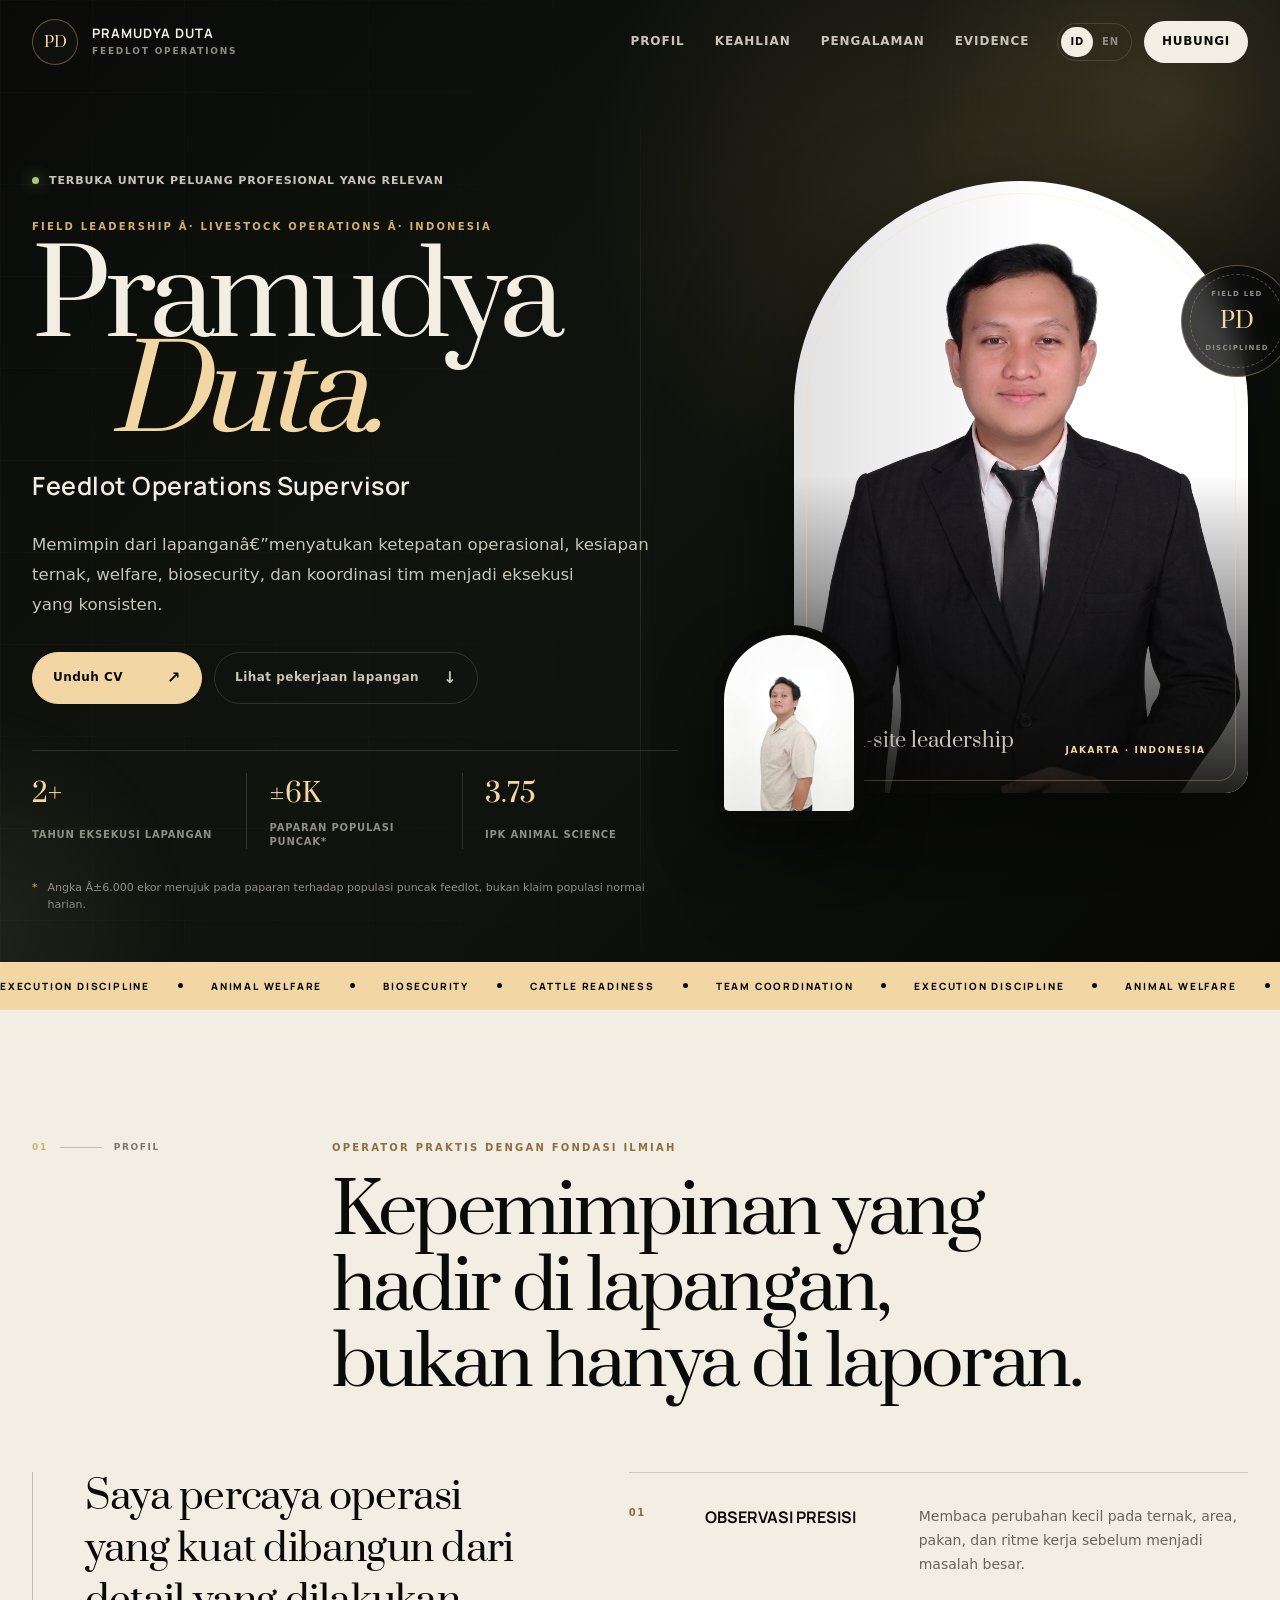
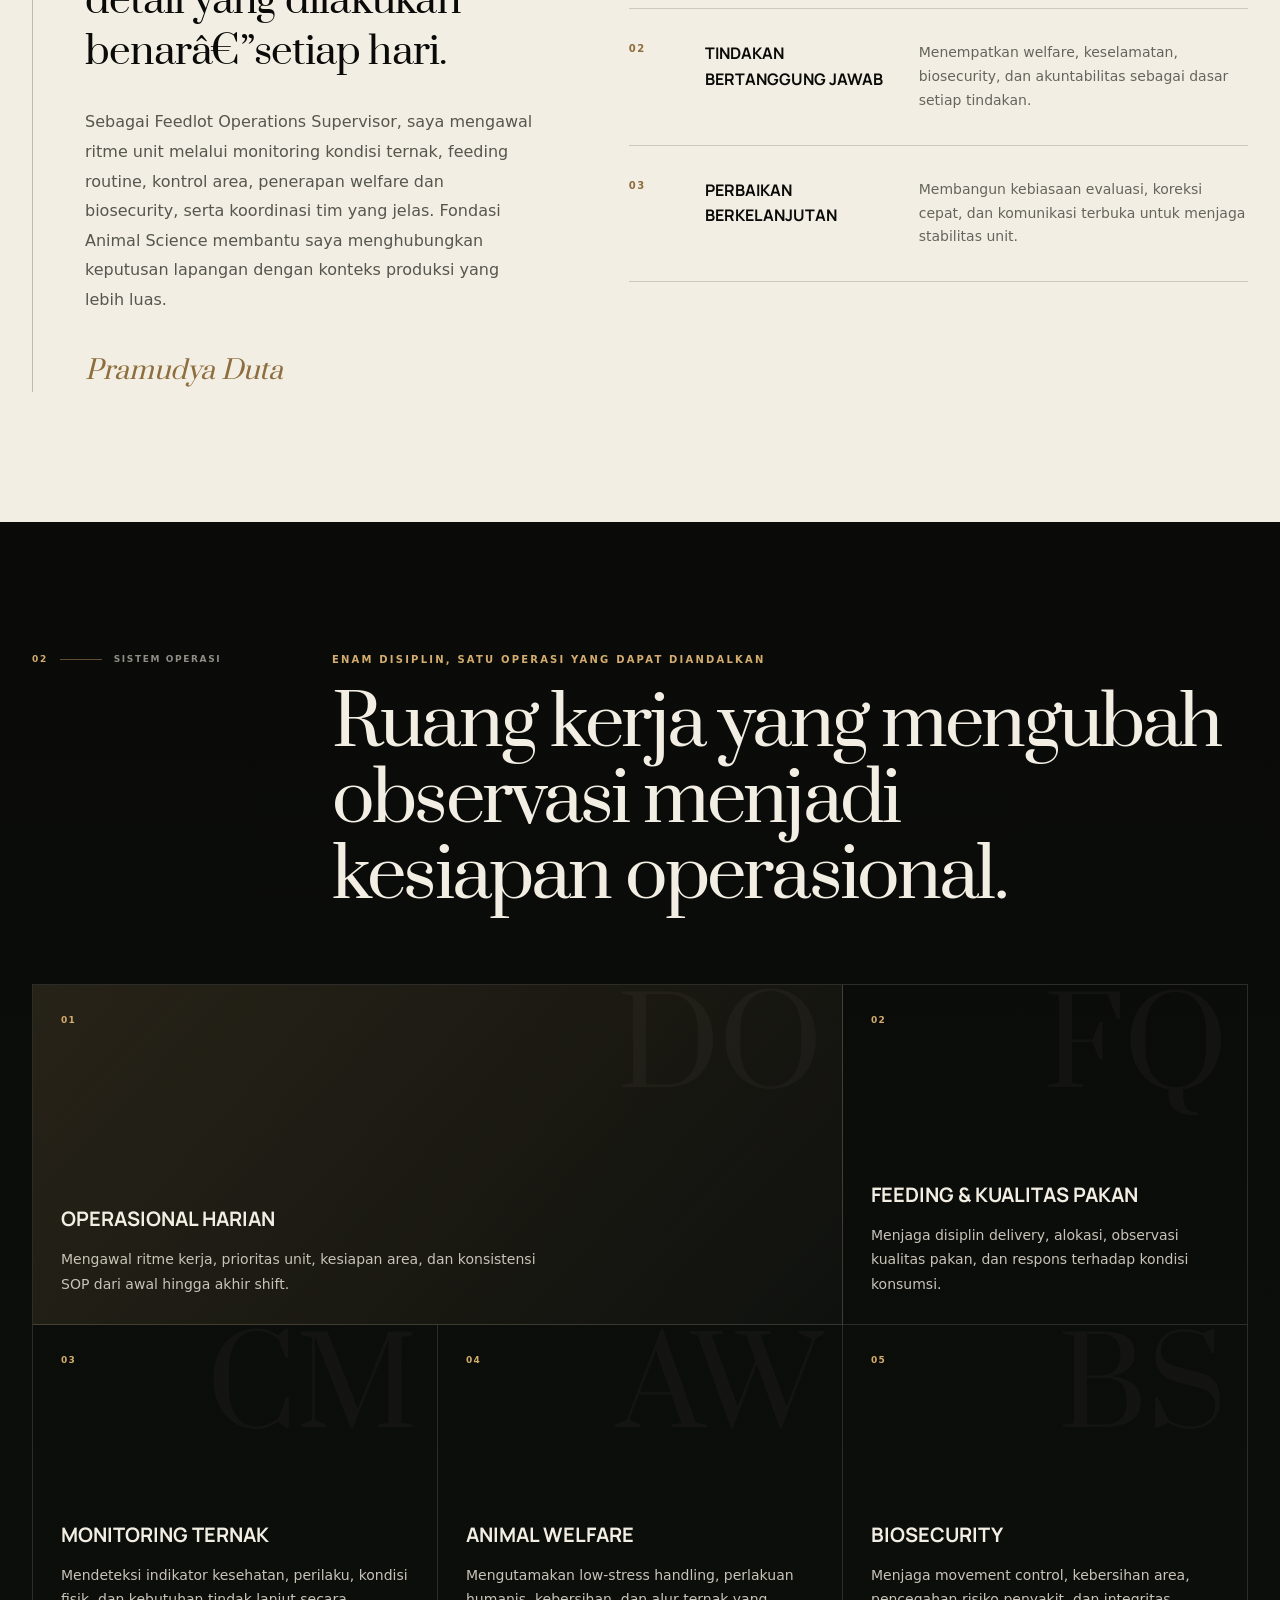
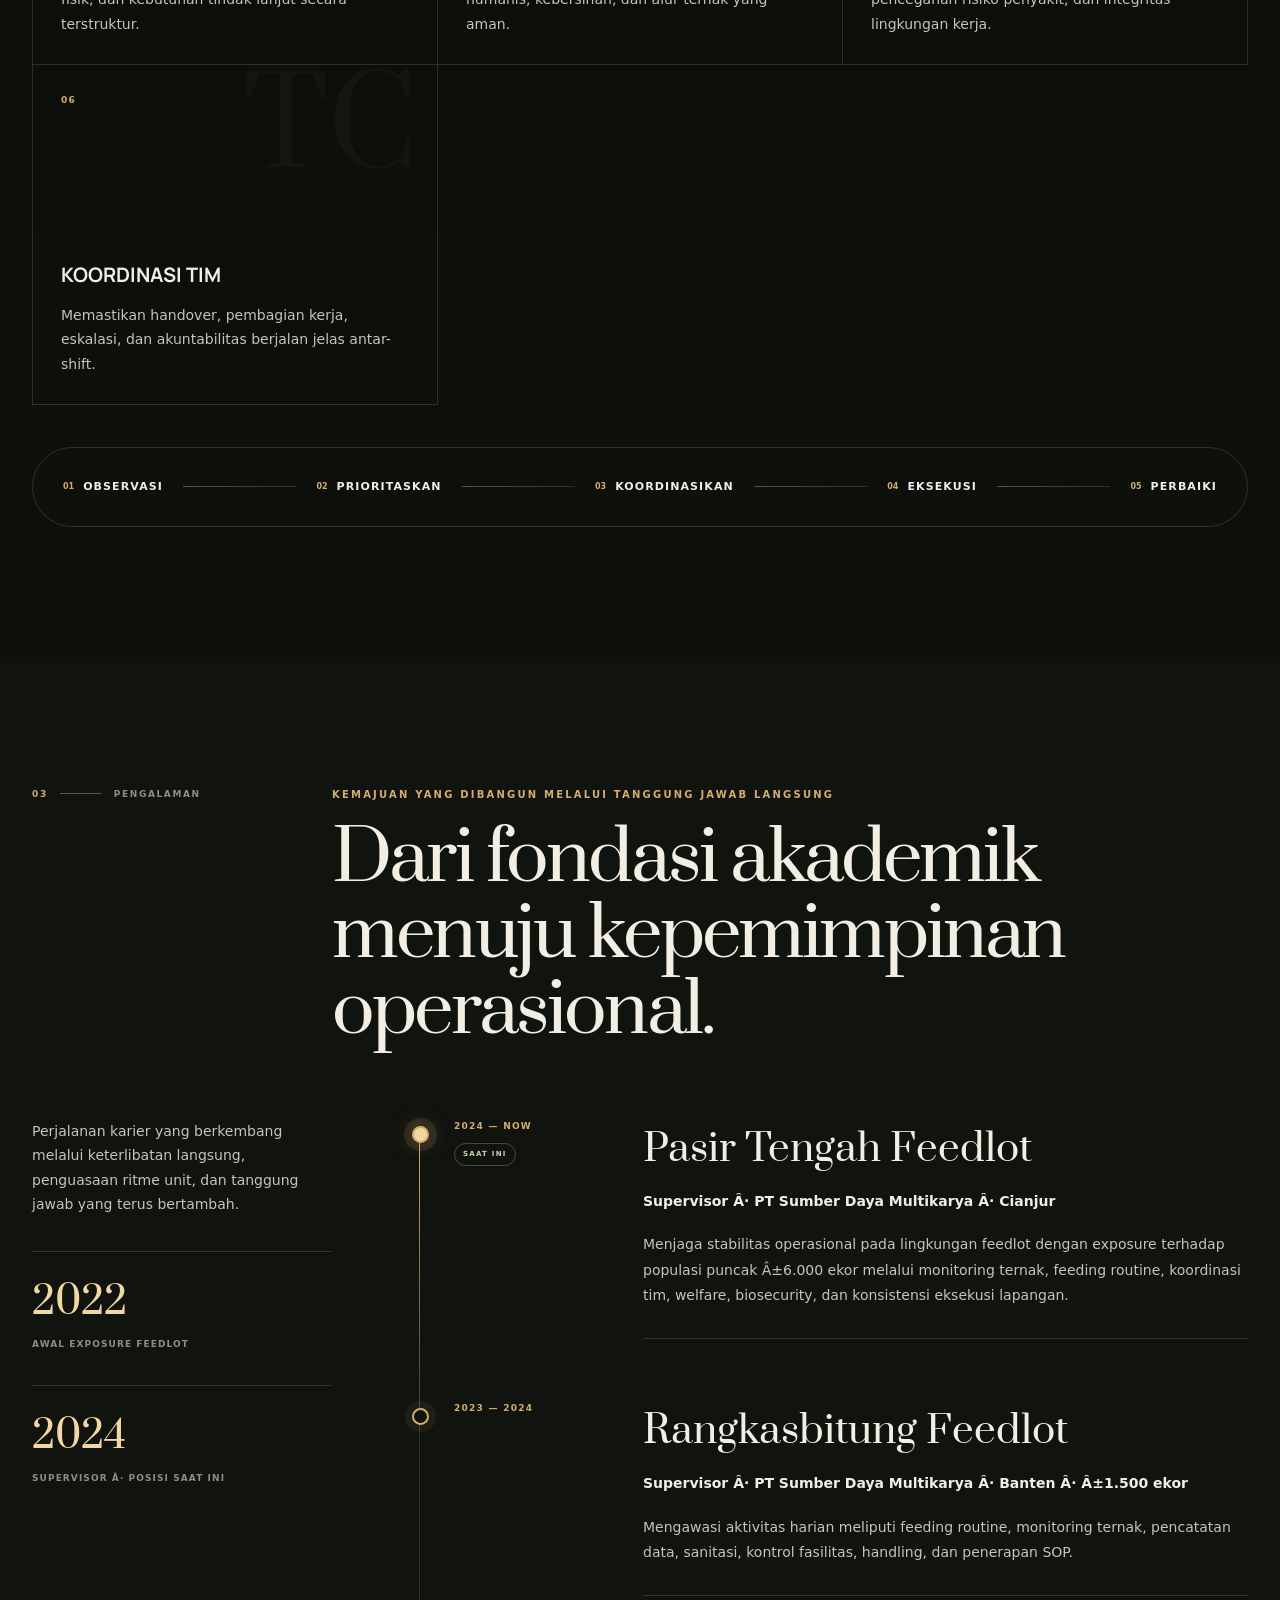
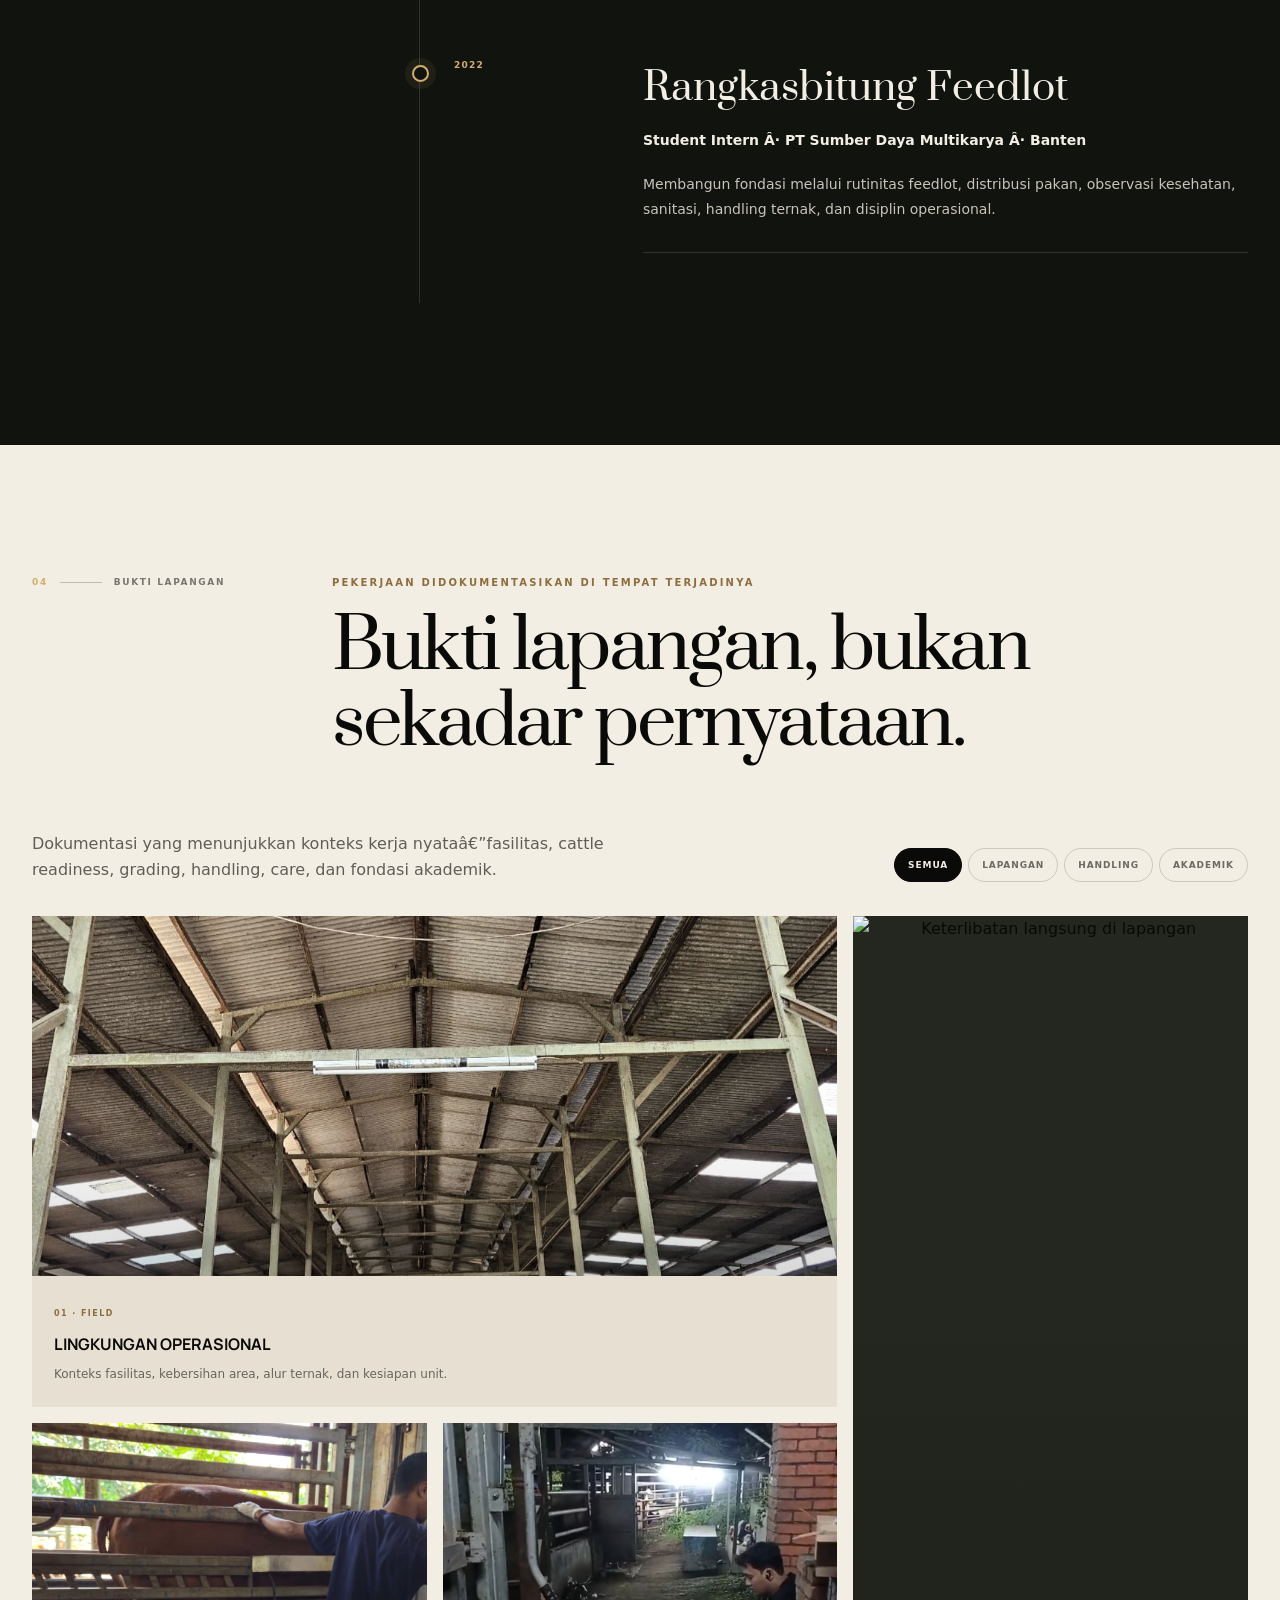
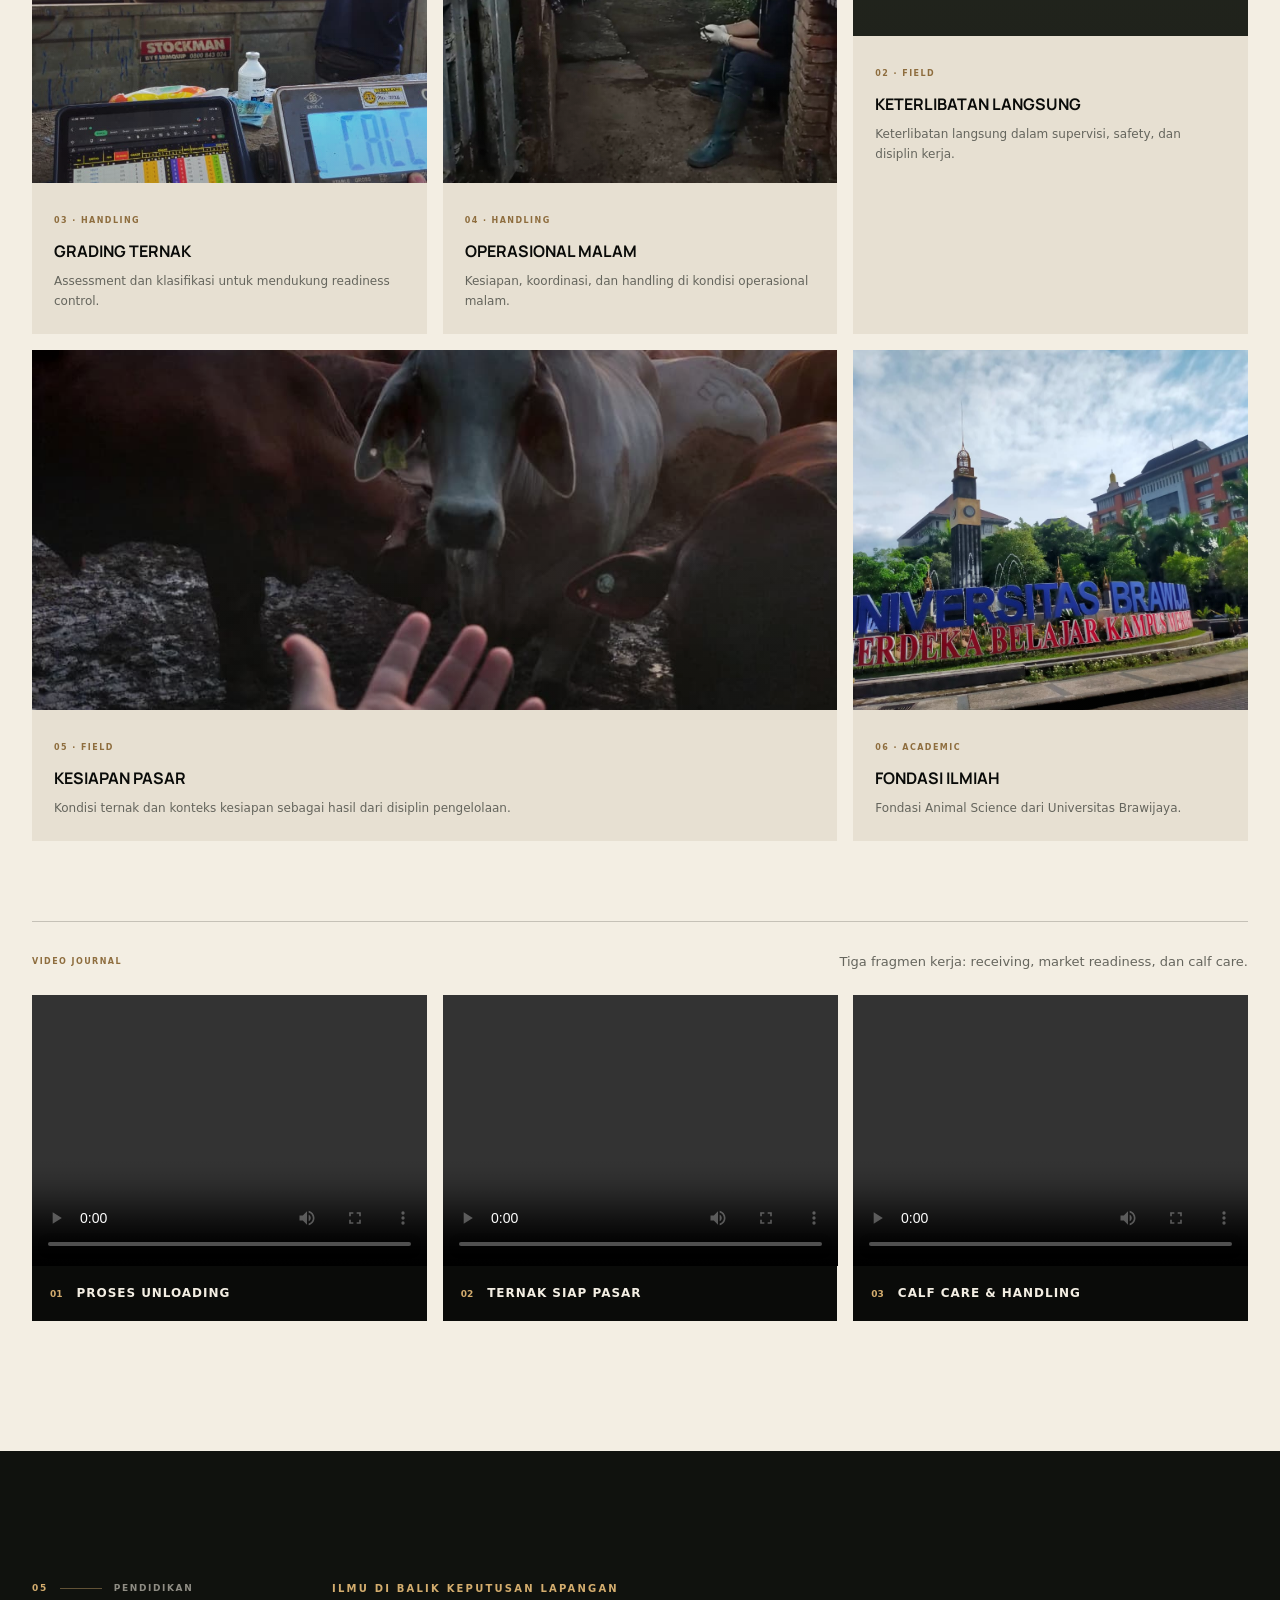
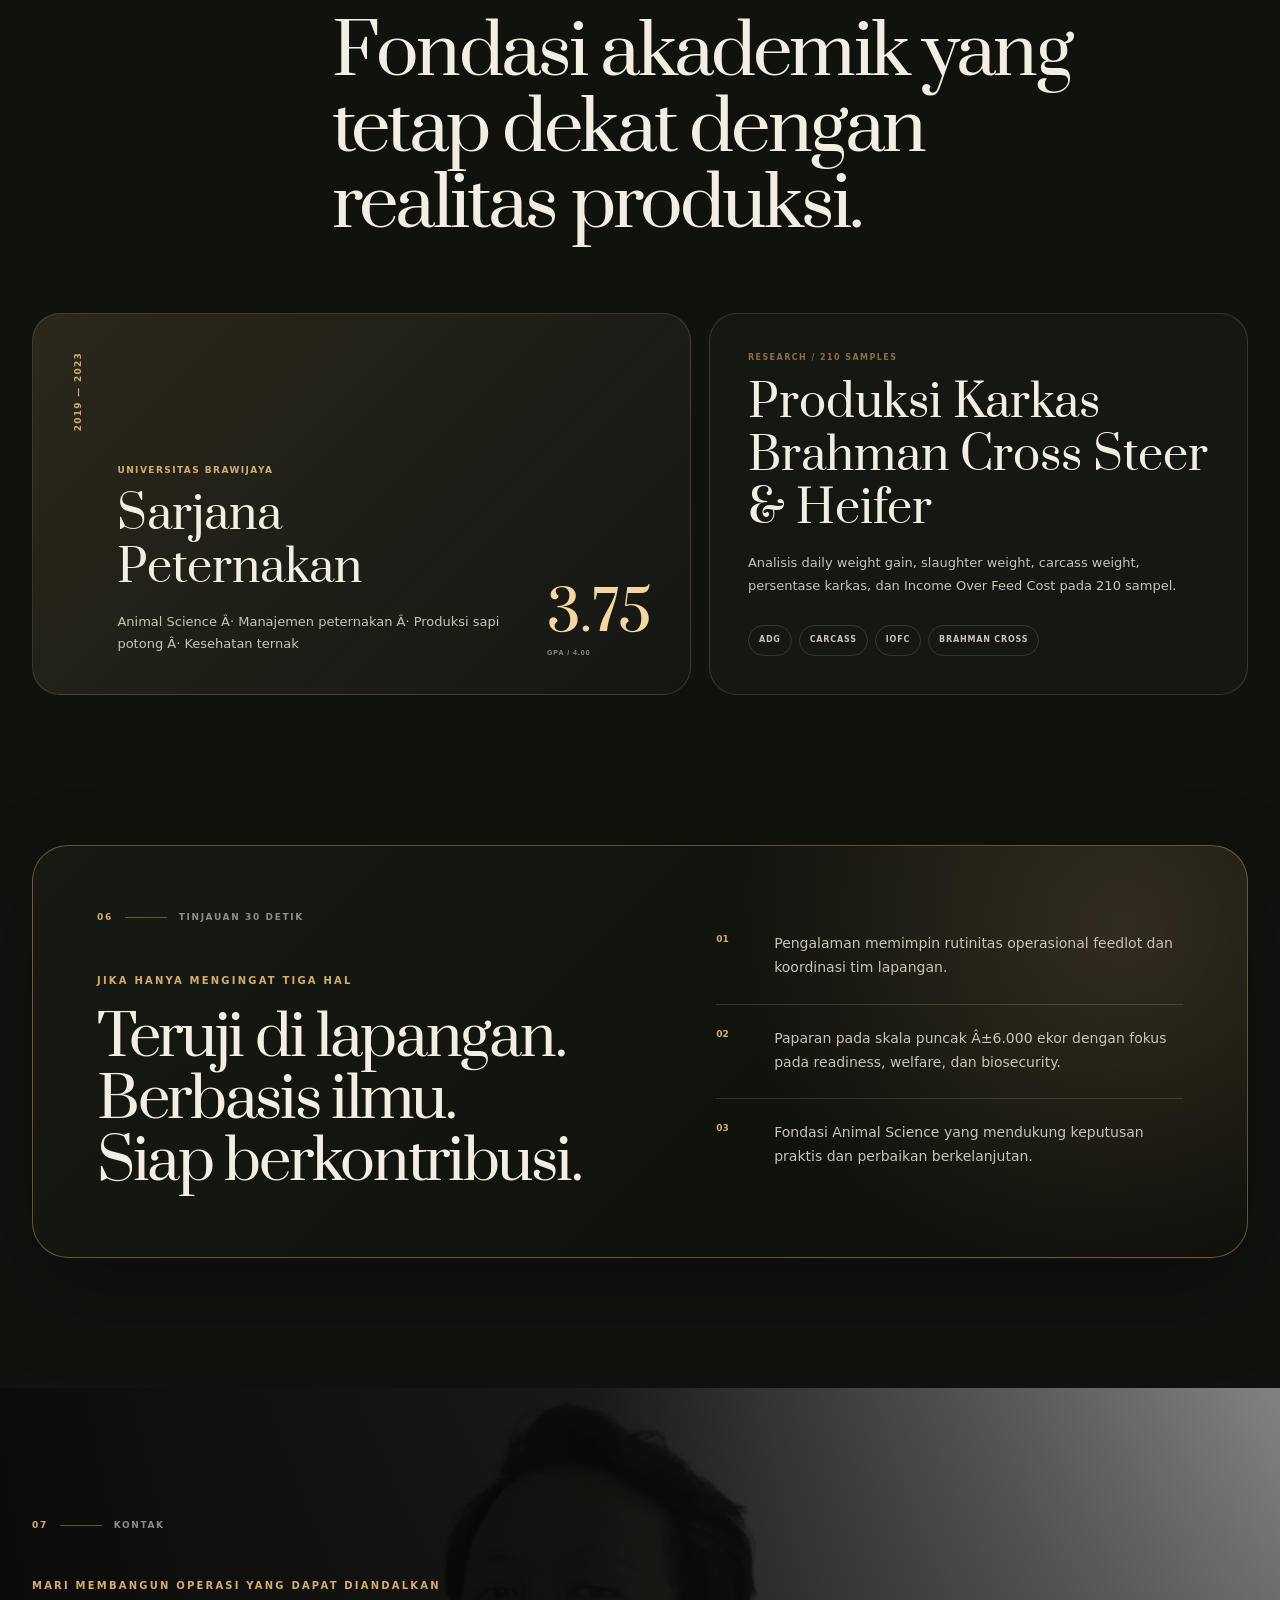
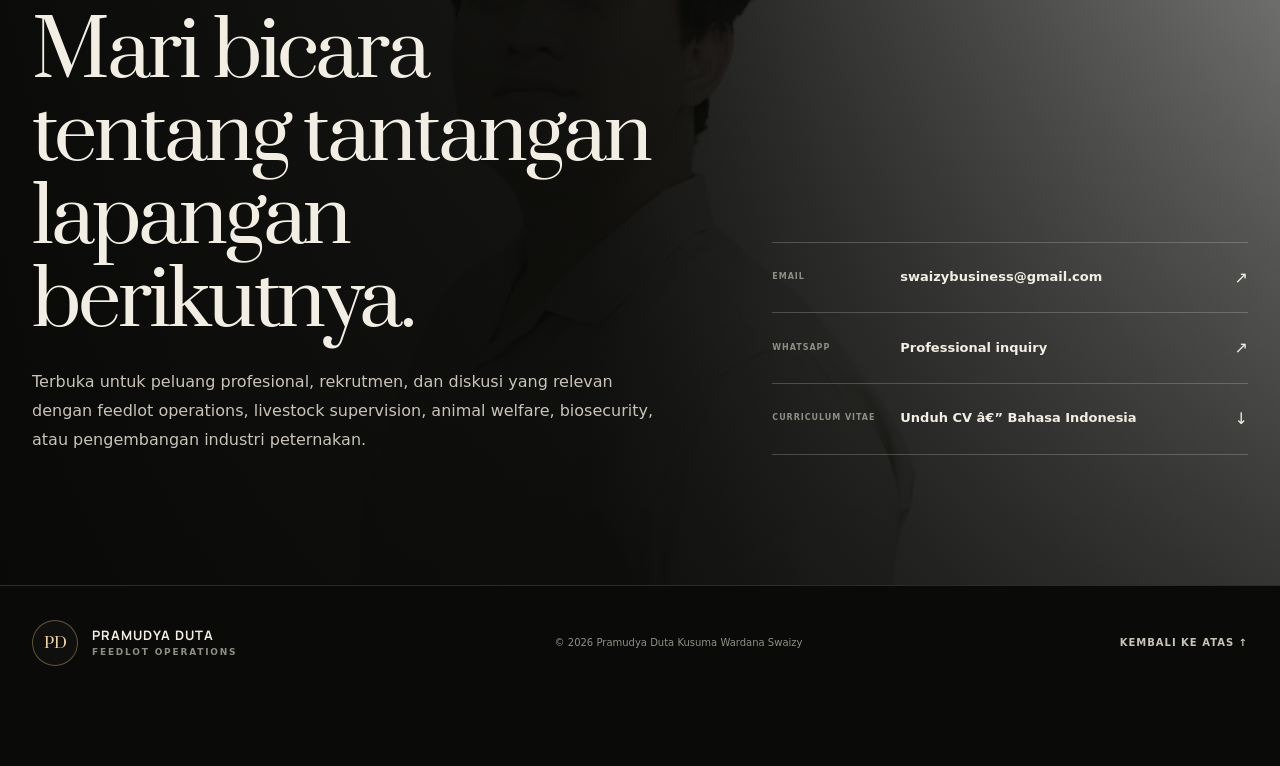
==== commit a5a75af9: "Preserve UTF-8 portfolio copy" ====
--- a/index.html
+++ b/index.html
@@ -3,7 +3,7 @@
 <head>
   <meta charset="utf-8" />
   <meta name="viewport" content="width=device-width, initial-scale=1" />
-  <title>Pramudya Duta â€” Feedlot Operations Supervisor</title>
+  <title>Pramudya Duta — Feedlot Operations Supervisor</title>
   <meta name="description" content="Portfolio profesional Pramudya Duta, Feedlot Operations Supervisor dengan fokus pada livestock operations, cattle readiness, animal welfare, biosecurity, dan disiplin eksekusi lapangan." />
   <meta name="theme-color" content="#0a0b09" />
   <meta name="robots" content="index, follow" />
@@ -12,12 +12,12 @@
   <link rel="preload" as="image" href="assets/photoprofile1.jpg" fetchpriority="high" />
 
   <meta property="og:type" content="profile" />
-  <meta property="og:title" content="Pramudya Duta â€” Feedlot Operations Supervisor" />
+  <meta property="og:title" content="Pramudya Duta — Feedlot Operations Supervisor" />
   <meta property="og:description" content="Field-led leadership. Disciplined execution. Responsible livestock operations." />
   <meta property="og:url" content="https://swaizybusiness.github.io/" />
   <meta property="og:image" content="https://swaizybusiness.github.io/assets/photoprofile1.jpg" />
   <meta name="twitter:card" content="summary_large_image" />
-  <meta name="twitter:title" content="Pramudya Duta â€” Feedlot Operations Supervisor" />
+  <meta name="twitter:title" content="Pramudya Duta — Feedlot Operations Supervisor" />
   <meta name="twitter:description" content="A professional portfolio built around field leadership, cattle readiness, welfare, and operational discipline." />
   <meta name="twitter:image" content="https://swaizybusiness.github.io/assets/photoprofile1.jpg" />
 
@@ -51,7 +51,7 @@
 
   <header class="site-header" id="siteHeader">
     <div class="shell header-inner">
-      <a class="identity" href="#top" aria-label="Pramudya Duta â€” Beranda">
+      <a class="identity" href="#top" aria-label="Pramudya Duta — Beranda">
         <span class="identity-mark">PD</span>
         <span class="identity-copy">
           <strong>Pramudya Duta</strong>
@@ -96,22 +96,22 @@
       <div class="shell hero-layout">
         <div class="hero-copy reveal">
           <div class="availability"><span></span><b data-copy="availability">Terbuka untuk peluang profesional yang relevan</b></div>
-          <p class="hero-overline" data-copy="heroOverline">Field leadership Â· livestock operations Â· Indonesia</p>
+          <p class="hero-overline" data-copy="heroOverline">Field leadership · livestock operations · Indonesia</p>
           <h1>
             <span>Pramudya</span>
             <span class="hero-name-accent">Duta.</span>
           </h1>
           <p class="hero-role" data-copy="heroRole">Feedlot Operations Supervisor</p>
-          <p class="hero-intro" data-copy="heroIntro">Memimpin dari lapanganâ€”menyatukan ketepatan operasional, kesiapan ternak, welfare, biosecurity, dan koordinasi tim menjadi eksekusi yang konsisten.</p>
+          <p class="hero-intro" data-copy="heroIntro">Memimpin dari lapangan—menyatukan ketepatan operasional, kesiapan ternak, welfare, biosecurity, dan koordinasi tim menjadi eksekusi yang konsisten.</p>
           <div class="hero-actions">
             <a class="button button-primary" href="assets/CV-Pramudya-Duta-Indonesia.pdf" download data-cv-link>
-              <span data-copy="downloadCv">Unduh CV</span><i aria-hidden="true">â†—</i>
+              <span data-copy="downloadCv">Unduh CV</span><i aria-hidden="true">↗</i>
             </a>
-            <a class="button button-quiet" href="#evidence"><span data-copy="seeFieldwork">Lihat pekerjaan lapangan</span><i aria-hidden="true">â†“</i></a>
+            <a class="button button-quiet" href="#evidence"><span data-copy="seeFieldwork">Lihat pekerjaan lapangan</span><i aria-hidden="true">↓</i></a>
           </div>
           <div class="hero-proof" aria-label="Ringkasan profesional">
             <div><strong>2+</strong><span data-copy="proofYears">Tahun eksekusi lapangan</span></div>
-            <div><strong>Â±6K</strong><span data-copy="proofExposure">Paparan populasi puncak*</span></div>
+            <div><strong>±6K</strong><span data-copy="proofExposure">Paparan populasi puncak*</span></div>
             <div><strong>3.75</strong><span data-copy="proofGpa">IPK Animal Science</span></div>
           </div>
         </div>
@@ -122,7 +122,7 @@
             <div class="portrait-shade"></div>
             <div class="portrait-caption">
               <span data-copy="portraitCaption">On-site leadership</span>
-              <b>Jakarta Â· Indonesia</b>
+              <b>Jakarta · Indonesia</b>
             </div>
           </div>
           <div class="portrait-detail" data-parallax="-0.025">
@@ -137,7 +137,7 @@
 
       <div class="shell hero-footnote reveal">
         <span>*</span>
-        <p data-copy="accuracyNote">Angka Â±6.000 ekor merujuk pada paparan terhadap populasi puncak feedlot, bukan klaim populasi normal harian.</p>
+        <p data-copy="accuracyNote">Angka ±6.000 ekor merujuk pada paparan terhadap populasi puncak feedlot, bukan klaim populasi normal harian.</p>
       </div>
     </section>
 
@@ -159,7 +159,7 @@
 
         <div class="profile-grid">
           <article class="profile-statement reveal">
-            <p class="lead" data-copy="profileLead">Saya percaya operasi yang kuat dibangun dari detail yang dilakukan benarâ€”setiap hari.</p>
+            <p class="lead" data-copy="profileLead">Saya percaya operasi yang kuat dibangun dari detail yang dilakukan benar—setiap hari.</p>
             <p data-copy="profileBody">Sebagai Feedlot Operations Supervisor, saya mengawal ritme unit melalui monitoring kondisi ternak, feeding routine, kontrol area, penerapan welfare dan biosecurity, serta koordinasi tim yang jelas. Fondasi Animal Science membantu saya menghubungkan keputusan lapangan dengan konteks produksi yang lebih luas.</p>
             <div class="signature">Pramudya Duta</div>
           </article>
@@ -250,23 +250,23 @@
           <aside class="experience-aside reveal">
             <p data-copy="experienceAside">Perjalanan karier yang berkembang melalui keterlibatan langsung, penguasaan ritme unit, dan tanggung jawab yang terus bertambah.</p>
             <div class="experience-stat"><strong>2022</strong><span data-copy="careerStart">Awal exposure feedlot</span></div>
-            <div class="experience-stat"><strong>2024</strong><span data-copy="currentLevel">Supervisor Â· current role</span></div>
+            <div class="experience-stat"><strong>2024</strong><span data-copy="currentLevel">Supervisor · current role</span></div>
           </aside>
 
           <div class="timeline">
             <article class="timeline-entry is-current reveal">
-              <div class="timeline-meta"><span>2024 â€” NOW</span><b data-copy="currentTag">CURRENT</b></div>
+              <div class="timeline-meta"><span>2024 — NOW</span><b data-copy="currentTag">CURRENT</b></div>
               <div class="timeline-content">
                 <h3>Pasir Tengah Feedlot</h3>
-                <p class="timeline-role" data-copy="role1">Supervisor Â· PT Sumber Daya Multikarya Â· Cianjur</p>
-                <p data-copy="role1Body">Menjaga stabilitas operasional pada lingkungan feedlot dengan exposure terhadap populasi puncak Â±6.000 ekor melalui monitoring ternak, feeding routine, koordinasi tim, welfare, biosecurity, dan konsistensi eksekusi lapangan.</p>
+                <p class="timeline-role" data-copy="role1">Supervisor · PT Sumber Daya Multikarya · Cianjur</p>
+                <p data-copy="role1Body">Menjaga stabilitas operasional pada lingkungan feedlot dengan exposure terhadap populasi puncak ±6.000 ekor melalui monitoring ternak, feeding routine, koordinasi tim, welfare, biosecurity, dan konsistensi eksekusi lapangan.</p>
               </div>
             </article>
             <article class="timeline-entry reveal">
-              <div class="timeline-meta"><span>2023 â€” 2024</span></div>
+              <div class="timeline-meta"><span>2023 — 2024</span></div>
               <div class="timeline-content">
                 <h3>Rangkasbitung Feedlot</h3>
-                <p class="timeline-role" data-copy="role2">Supervisor Â· PT Sumber Daya Multikarya Â· Banten Â· Â±1.500 ekor</p>
+                <p class="timeline-role" data-copy="role2">Supervisor · PT Sumber Daya Multikarya · Banten · ±1.500 ekor</p>
                 <p data-copy="role2Body">Mengawasi aktivitas harian meliputi feeding routine, monitoring ternak, pencatatan data, sanitasi, kontrol fasilitas, handling, dan penerapan SOP.</p>
               </div>
             </article>
@@ -274,7 +274,7 @@
               <div class="timeline-meta"><span>2022</span></div>
               <div class="timeline-content">
                 <h3>Rangkasbitung Feedlot</h3>
-                <p class="timeline-role" data-copy="role3">Student Intern Â· PT Sumber Daya Multikarya Â· Banten</p>
+                <p class="timeline-role" data-copy="role3">Student Intern · PT Sumber Daya Multikarya · Banten</p>
                 <p data-copy="role3Body">Membangun fondasi melalui rutinitas feedlot, distribusi pakan, observasi kesehatan, sanitasi, handling ternak, dan disiplin operasional.</p>
               </div>
             </article>
@@ -294,7 +294,7 @@
         </div>
 
         <div class="archive-toolbar reveal">
-          <p data-copy="evidenceIntro">Dokumentasi yang menunjukkan konteks kerja nyataâ€”fasilitas, cattle readiness, grading, handling, care, dan fondasi akademik.</p>
+          <p data-copy="evidenceIntro">Dokumentasi yang menunjukkan konteks kerja nyata—fasilitas, cattle readiness, grading, handling, care, dan fondasi akademik.</p>
           <div class="archive-filters" role="group" aria-label="Filter dokumentasi">
             <button class="filter-btn is-active" type="button" data-filter="all" data-copy="filterAll">Semua</button>
             <button class="filter-btn" type="button" data-filter="field" data-copy="filterField">Lapangan</button>
@@ -309,42 +309,42 @@
               <img src="assets/Documents4.jpg" alt="Fasilitas dan kandang feedlot" loading="lazy" decoding="async" />
               <span class="archive-view" data-copy="viewPhoto">Lihat foto</span>
             </button>
-            <div class="archive-copy"><span>01 Â· FIELD</span><h3 data-copy="evidence1Title">Operational Environment</h3><p data-copy="evidence1Body">Konteks fasilitas, kebersihan area, alur ternak, dan kesiapan unit.</p></div>
+            <div class="archive-copy"><span>01 · FIELD</span><h3 data-copy="evidence1Title">Operational Environment</h3><p data-copy="evidence1Body">Konteks fasilitas, kebersihan area, alur ternak, dan kesiapan unit.</p></div>
           </article>
           <article class="archive-card archive-card-tall" data-category="field">
             <button class="archive-media" type="button" data-lightbox="assets/Documents3.jpg" data-caption-key="evidence2Body">
               <img src="assets/Documents3.jpg" alt="Keterlibatan langsung di lapangan" loading="lazy" decoding="async" />
               <span class="archive-view" data-copy="viewPhoto">Lihat foto</span>
             </button>
-            <div class="archive-copy"><span>02 Â· FIELD</span><h3 data-copy="evidence2Title">Direct Involvement</h3><p data-copy="evidence2Body">Keterlibatan langsung dalam supervisi, safety, dan disiplin kerja.</p></div>
+            <div class="archive-copy"><span>02 · FIELD</span><h3 data-copy="evidence2Title">Direct Involvement</h3><p data-copy="evidence2Body">Keterlibatan langsung dalam supervisi, safety, dan disiplin kerja.</p></div>
           </article>
           <article class="archive-card" data-category="handling">
             <button class="archive-media" type="button" data-lightbox="assets/Documents6.jpg" data-caption-key="evidence3Body">
               <img src="assets/Documents6.jpg" alt="Aktivitas grading ternak" loading="lazy" decoding="async" />
               <span class="archive-view" data-copy="viewPhoto">Lihat foto</span>
             </button>
-            <div class="archive-copy"><span>03 Â· HANDLING</span><h3 data-copy="evidence3Title">Cattle Grading</h3><p data-copy="evidence3Body">Assessment dan klasifikasi untuk mendukung readiness control.</p></div>
+            <div class="archive-copy"><span>03 · HANDLING</span><h3 data-copy="evidence3Title">Cattle Grading</h3><p data-copy="evidence3Body">Assessment dan klasifikasi untuk mendukung readiness control.</p></div>
           </article>
           <article class="archive-card" data-category="handling">
             <button class="archive-media" type="button" data-lightbox="assets/Documents5.jpg" data-caption-key="evidence4Body">
               <img src="assets/Documents5.jpg" alt="Grading ternak pada malam hari" loading="lazy" decoding="async" />
               <span class="archive-view" data-copy="viewPhoto">Lihat foto</span>
             </button>
-            <div class="archive-copy"><span>04 Â· HANDLING</span><h3 data-copy="evidence4Title">Night Operations</h3><p data-copy="evidence4Body">Kesiapan, koordinasi, dan handling di kondisi operasional malam.</p></div>
+            <div class="archive-copy"><span>04 · HANDLING</span><h3 data-copy="evidence4Title">Night Operations</h3><p data-copy="evidence4Body">Kesiapan, koordinasi, dan handling di kondisi operasional malam.</p></div>
           </article>
           <article class="archive-card archive-card-wide" data-category="field">
             <button class="archive-media" type="button" data-lightbox="assets/Documents2.jpg" data-caption-key="evidence5Body">
               <img src="assets/Documents2.jpg" alt="Dokumentasi kondisi ternak siap pasar" loading="lazy" decoding="async" />
               <span class="archive-view" data-copy="viewPhoto">Lihat foto</span>
             </button>
-            <div class="archive-copy"><span>05 Â· FIELD</span><h3 data-copy="evidence5Title">Market Readiness</h3><p data-copy="evidence5Body">Kondisi ternak dan konteks kesiapan sebagai hasil dari disiplin pengelolaan.</p></div>
+            <div class="archive-copy"><span>05 · FIELD</span><h3 data-copy="evidence5Title">Market Readiness</h3><p data-copy="evidence5Body">Kondisi ternak dan konteks kesiapan sebagai hasil dari disiplin pengelolaan.</p></div>
           </article>
           <article class="archive-card" data-category="academic">
             <button class="archive-media" type="button" data-lightbox="assets/Documents1.jpg" data-caption-key="evidence6Body">
               <img src="assets/Documents1.jpg" alt="Dokumentasi akademik Universitas Brawijaya" loading="lazy" decoding="async" />
               <span class="archive-view" data-copy="viewPhoto">Lihat foto</span>
             </button>
-            <div class="archive-copy"><span>06 Â· ACADEMIC</span><h3 data-copy="evidence6Title">Scientific Foundation</h3><p data-copy="evidence6Body">Fondasi Animal Science dari Universitas Brawijaya.</p></div>
+            <div class="archive-copy"><span>06 · ACADEMIC</span><h3 data-copy="evidence6Title">Scientific Foundation</h3><p data-copy="evidence6Body">Fondasi Animal Science dari Universitas Brawijaya.</p></div>
           </article>
         </div>
 
@@ -374,11 +374,11 @@
 
         <div class="education-layout">
           <article class="degree-card reveal">
-            <span class="degree-year">2019 â€” 2023</span>
+            <span class="degree-year">2019 — 2023</span>
             <div>
               <p>UNIVERSITAS BRAWIJAYA</p>
               <h3 data-copy="degreeTitle">Sarjana Peternakan</h3>
-              <p data-copy="degreeBody">Animal Science Â· Manajemen peternakan Â· Produksi sapi potong Â· Kesehatan ternak</p>
+              <p data-copy="degreeBody">Animal Science · Manajemen peternakan · Produksi sapi potong · Kesehatan ternak</p>
             </div>
             <strong>3.75<small>GPA / 4.00</small></strong>
           </article>
@@ -401,7 +401,7 @@
         </div>
         <div class="recruiter-points">
           <article><span>01</span><p data-copy="review1">Pengalaman memimpin rutinitas operasional feedlot dan koordinasi tim lapangan.</p></article>
-          <article><span>02</span><p data-copy="review2">Paparan pada skala puncak Â±6.000 ekor dengan fokus pada readiness, welfare, dan biosecurity.</p></article>
+          <article><span>02</span><p data-copy="review2">Paparan pada skala puncak ±6.000 ekor dengan fokus pada readiness, welfare, dan biosecurity.</p></article>
           <article><span>03</span><p data-copy="review3">Fondasi Animal Science yang mendukung keputusan praktis dan perbaikan berkelanjutan.</p></article>
         </div>
       </div>
@@ -413,14 +413,14 @@
       <div class="shell contact-layout reveal">
         <div>
           <div class="section-index section-index-light"><span>07</span><i></i><b data-copy="sectionContact">Contact</b></div>
-          <p class="eyebrow" data-copy="contactEyebrow">Letâ€™s build dependable operations</p>
+          <p class="eyebrow" data-copy="contactEyebrow">Let’s build dependable operations</p>
           <h2 data-copy="contactTitle">Mari bicara tentang tantangan lapangan berikutnya.</h2>
           <p class="contact-lead" data-copy="contactBody">Terbuka untuk peluang profesional, rekrutmen, dan diskusi yang relevan dengan feedlot operations, livestock supervision, animal welfare, biosecurity, atau pengembangan industri peternakan.</p>
         </div>
         <div class="contact-actions">
-          <a href="mailto:swaizybusiness@gmail.com"><span>Email</span><strong>swaizybusiness@gmail.com</strong><i>â†—</i></a>
-          <a href="https://wa.me/628111202401" target="_blank" rel="noopener noreferrer"><span>WhatsApp</span><strong data-copy="whatsappText">Professional inquiry</strong><i>â†—</i></a>
-          <a href="assets/CV-Pramudya-Duta-Indonesia.pdf" download data-cv-link><span>Curriculum Vitae</span><strong data-copy="downloadCvFull">Unduh CV â€” Bahasa Indonesia</strong><i>â†“</i></a>
+          <a href="mailto:swaizybusiness@gmail.com"><span>Email</span><strong>swaizybusiness@gmail.com</strong><i>↗</i></a>
+          <a href="https://wa.me/628111202401" target="_blank" rel="noopener noreferrer"><span>WhatsApp</span><strong data-copy="whatsappText">Professional inquiry</strong><i>↗</i></a>
+          <a href="assets/CV-Pramudya-Duta-Indonesia.pdf" download data-cv-link><span>Curriculum Vitae</span><strong data-copy="downloadCvFull">Unduh CV — Bahasa Indonesia</strong><i>↓</i></a>
         </div>
       </div>
     </section>
@@ -429,13 +429,13 @@
   <footer class="site-footer">
     <div class="shell footer-inner">
       <a class="identity" href="#top"><span class="identity-mark">PD</span><span class="identity-copy"><strong>Pramudya Duta</strong><small>Feedlot Operations</small></span></a>
-      <p>Â© <span id="year">2026</span> Pramudya Duta Kusuma Wardana Swaizy</p>
-      <a href="#top" class="back-top"><span data-copy="backTop">Kembali ke atas</span> â†‘</a>
+      <p>© <span id="year">2026</span> Pramudya Duta Kusuma Wardana Swaizy</p>
+      <a href="#top" class="back-top"><span data-copy="backTop">Kembali ke atas</span> ↑</a>
     </div>
   </footer>
 
   <div class="lightbox" id="lightbox" role="dialog" aria-modal="true" aria-label="Dokumentasi diperbesar" aria-hidden="true">
-    <button class="lightbox-close" id="lightboxClose" type="button" aria-label="Tutup">Ã—</button>
+    <button class="lightbox-close" id="lightboxClose" type="button" aria-label="Tutup">×</button>
     <div class="lightbox-inner">
       <img id="lightboxImage" src="" alt="" />
       <p id="lightboxCaption"></p>
@@ -444,7 +444,7 @@
 
   <div class="mobile-cta" aria-label="Aksi cepat">
     <a href="mailto:swaizybusiness@gmail.com" data-copy="emailMe">Email saya</a>
-    <a href="assets/CV-Pramudya-Duta-Indonesia.pdf" download data-cv-link>CV â†“</a>
+    <a href="assets/CV-Pramudya-Duta-Indonesia.pdf" download data-cv-link>CV ↓</a>
   </div>
 
   <script src="assets/js/main.js?v=20260718-atelier" defer></script>
--- a/assets/css/style.css
+++ b/assets/css/style.css
@@ -337,4 +337,3 @@
   *,*:before,*:after{animation:none!important;transition-duration:.01ms!important;transition-delay:0ms!important}
   .reveal{opacity:1;transform:none}
 }
-
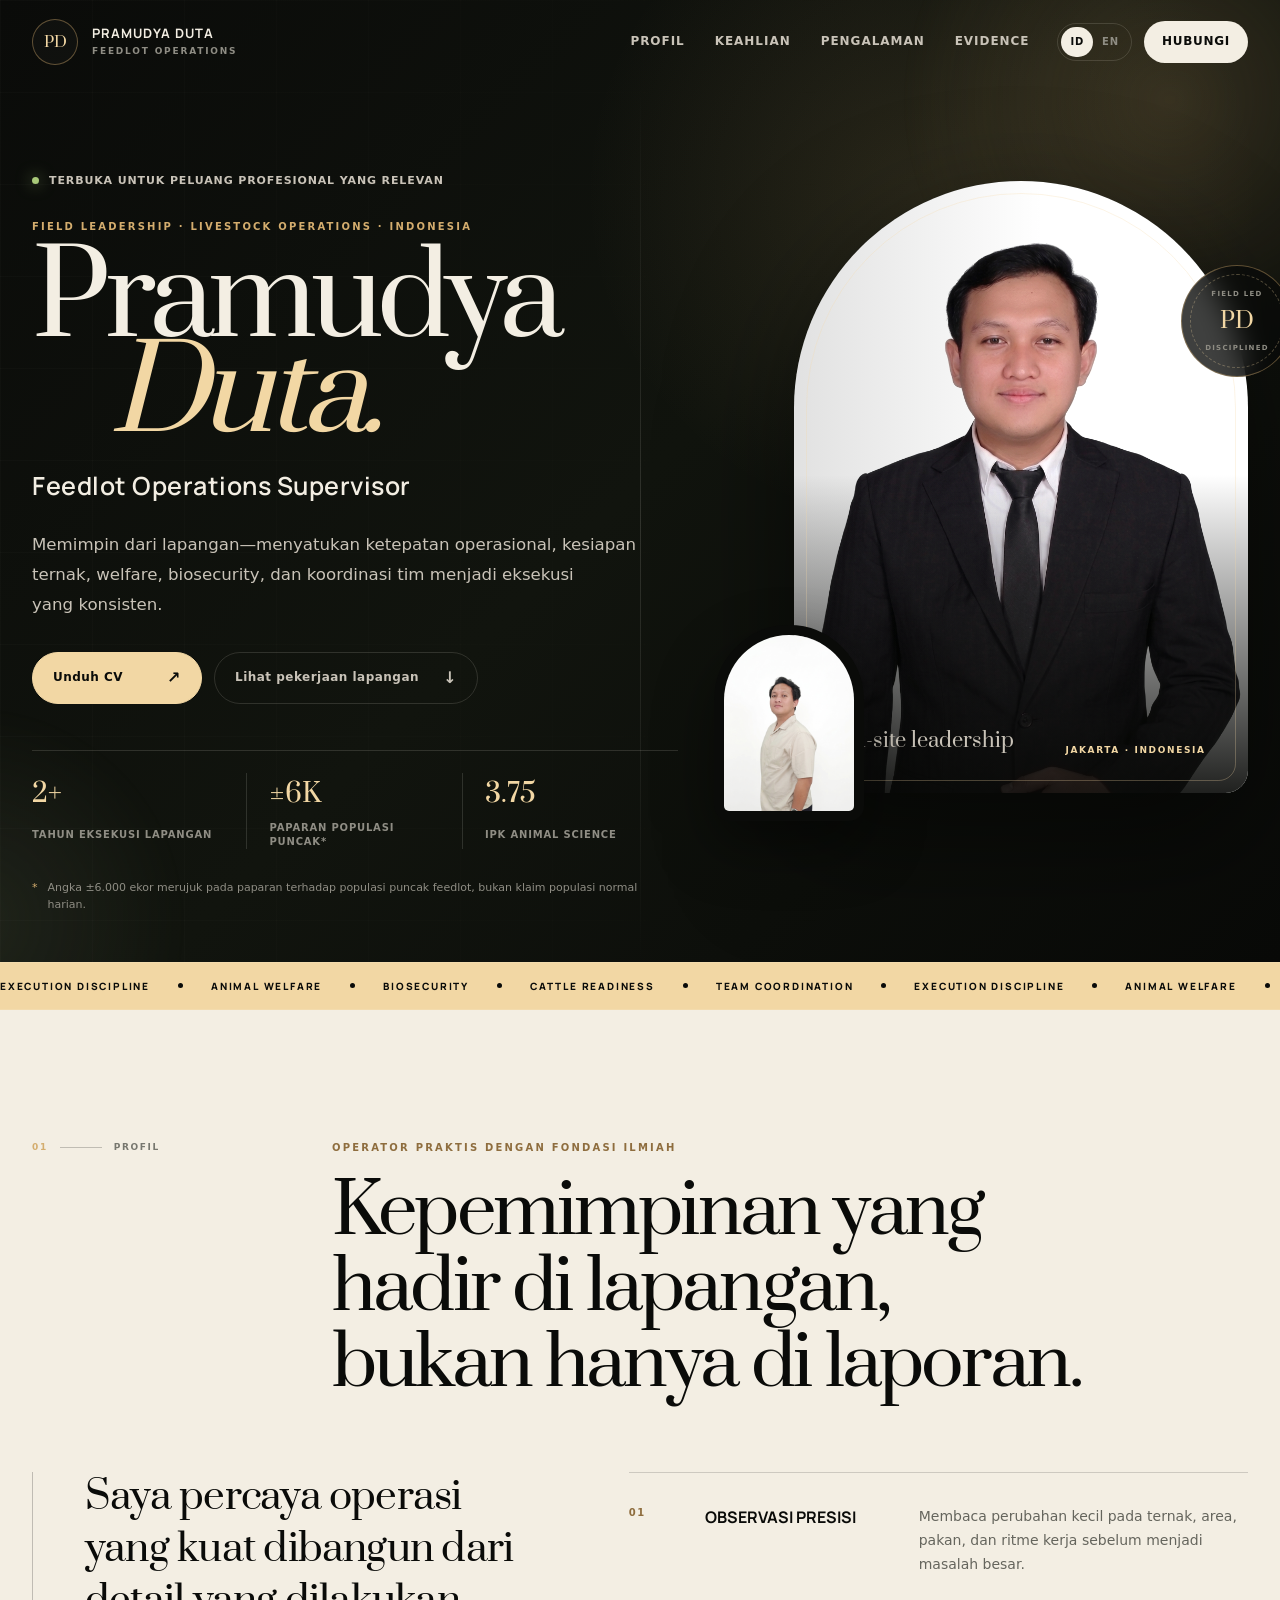
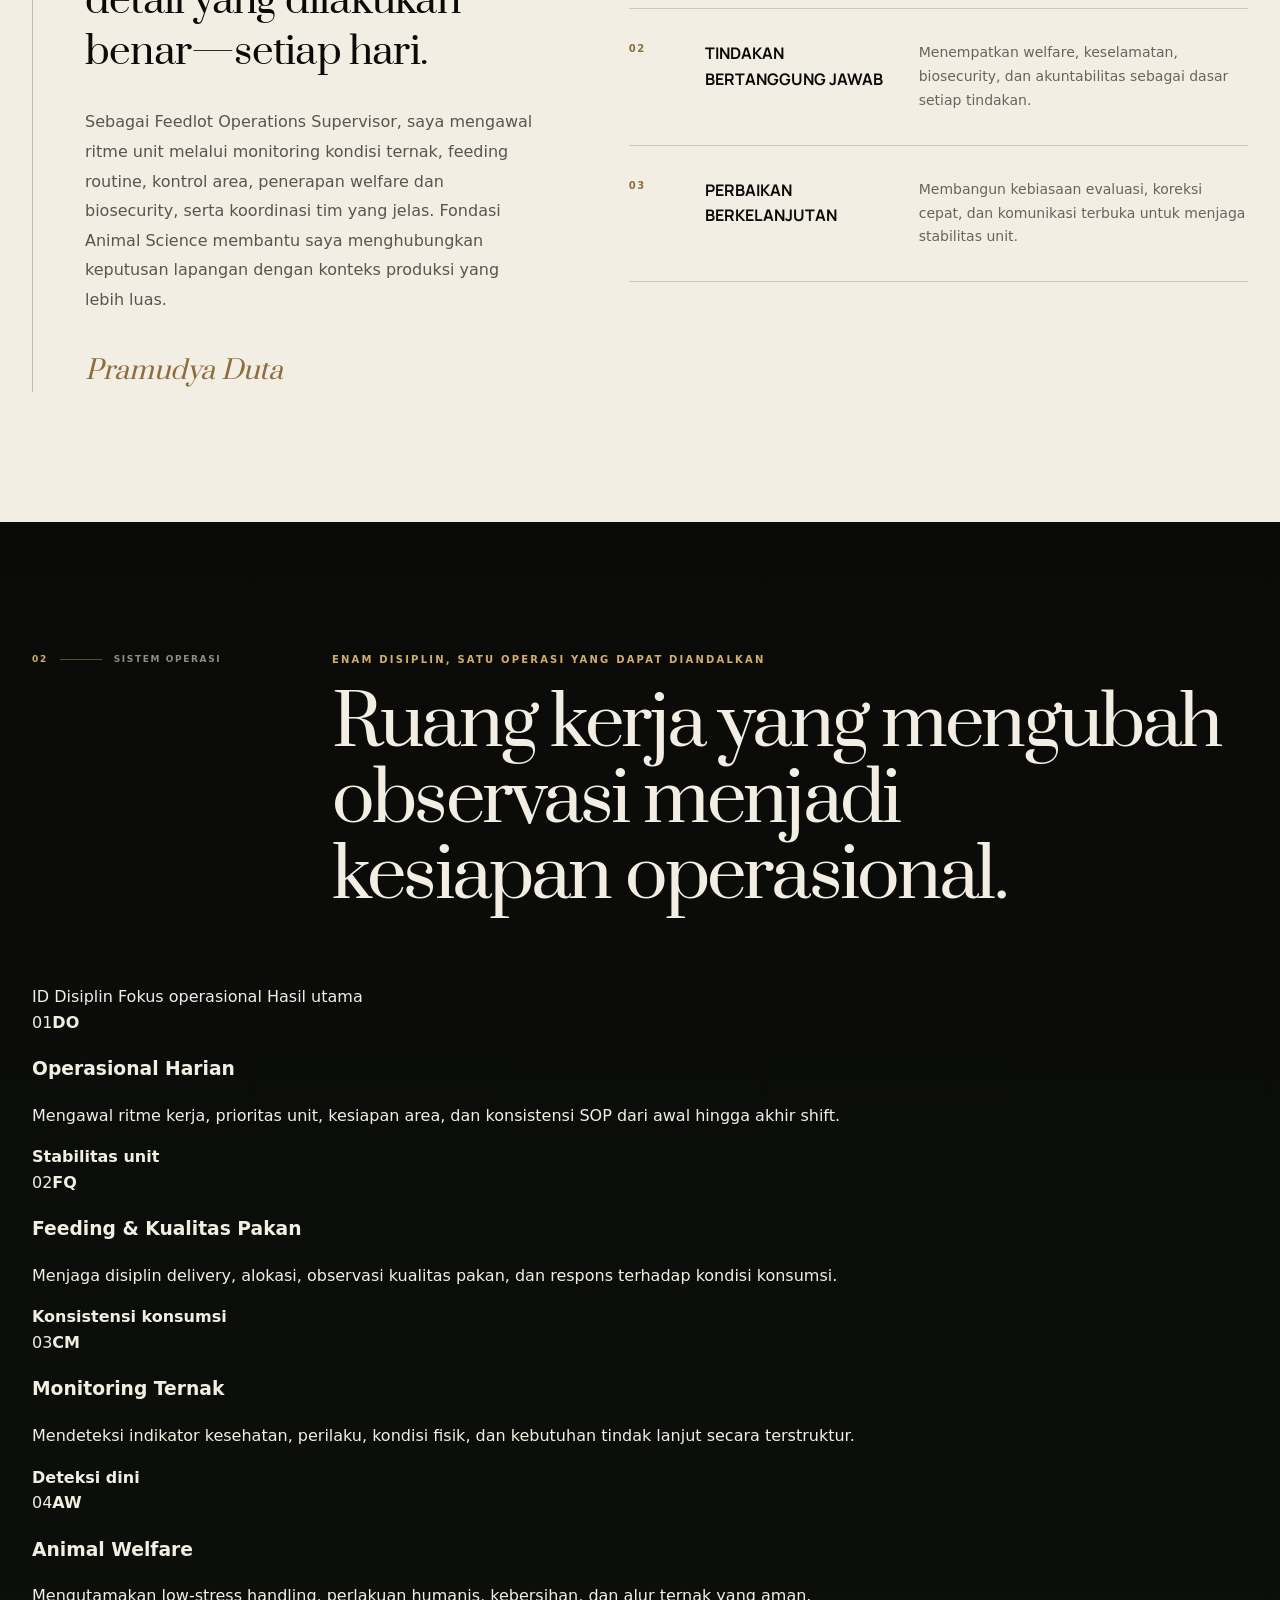
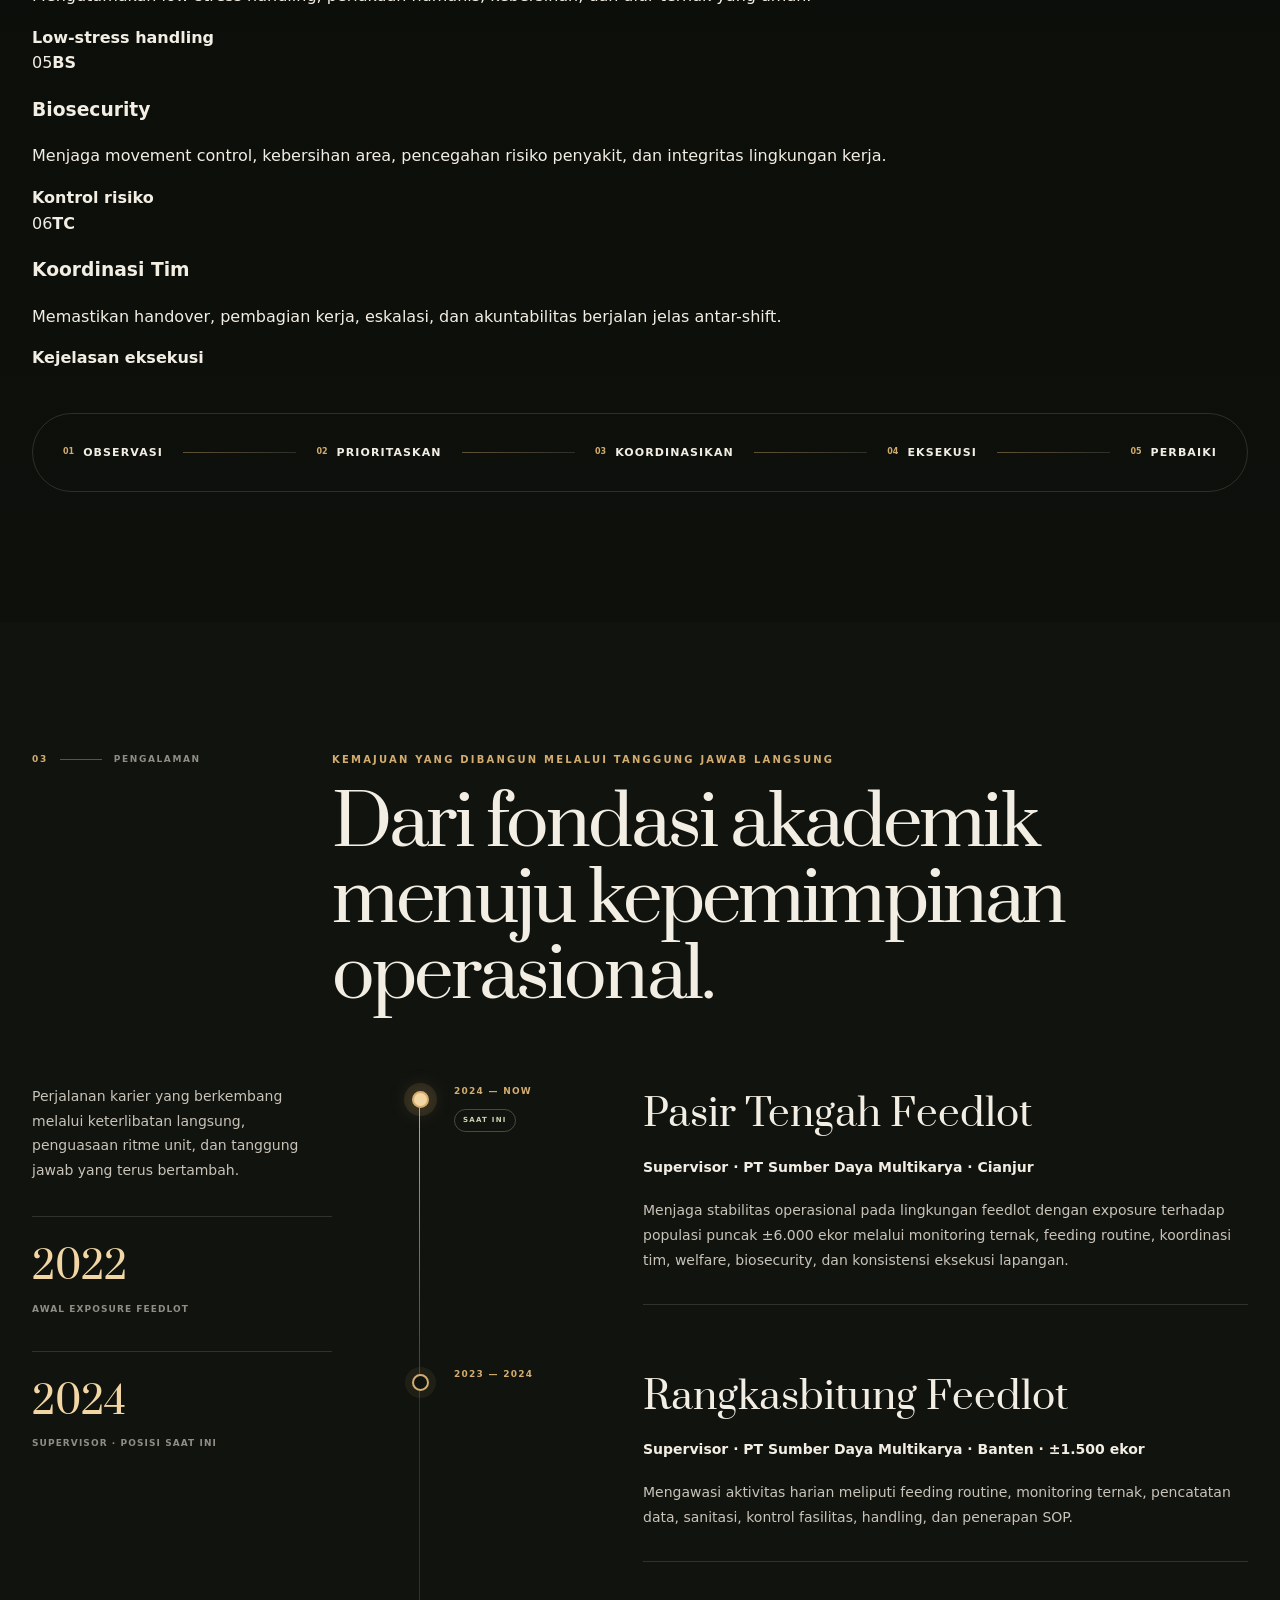
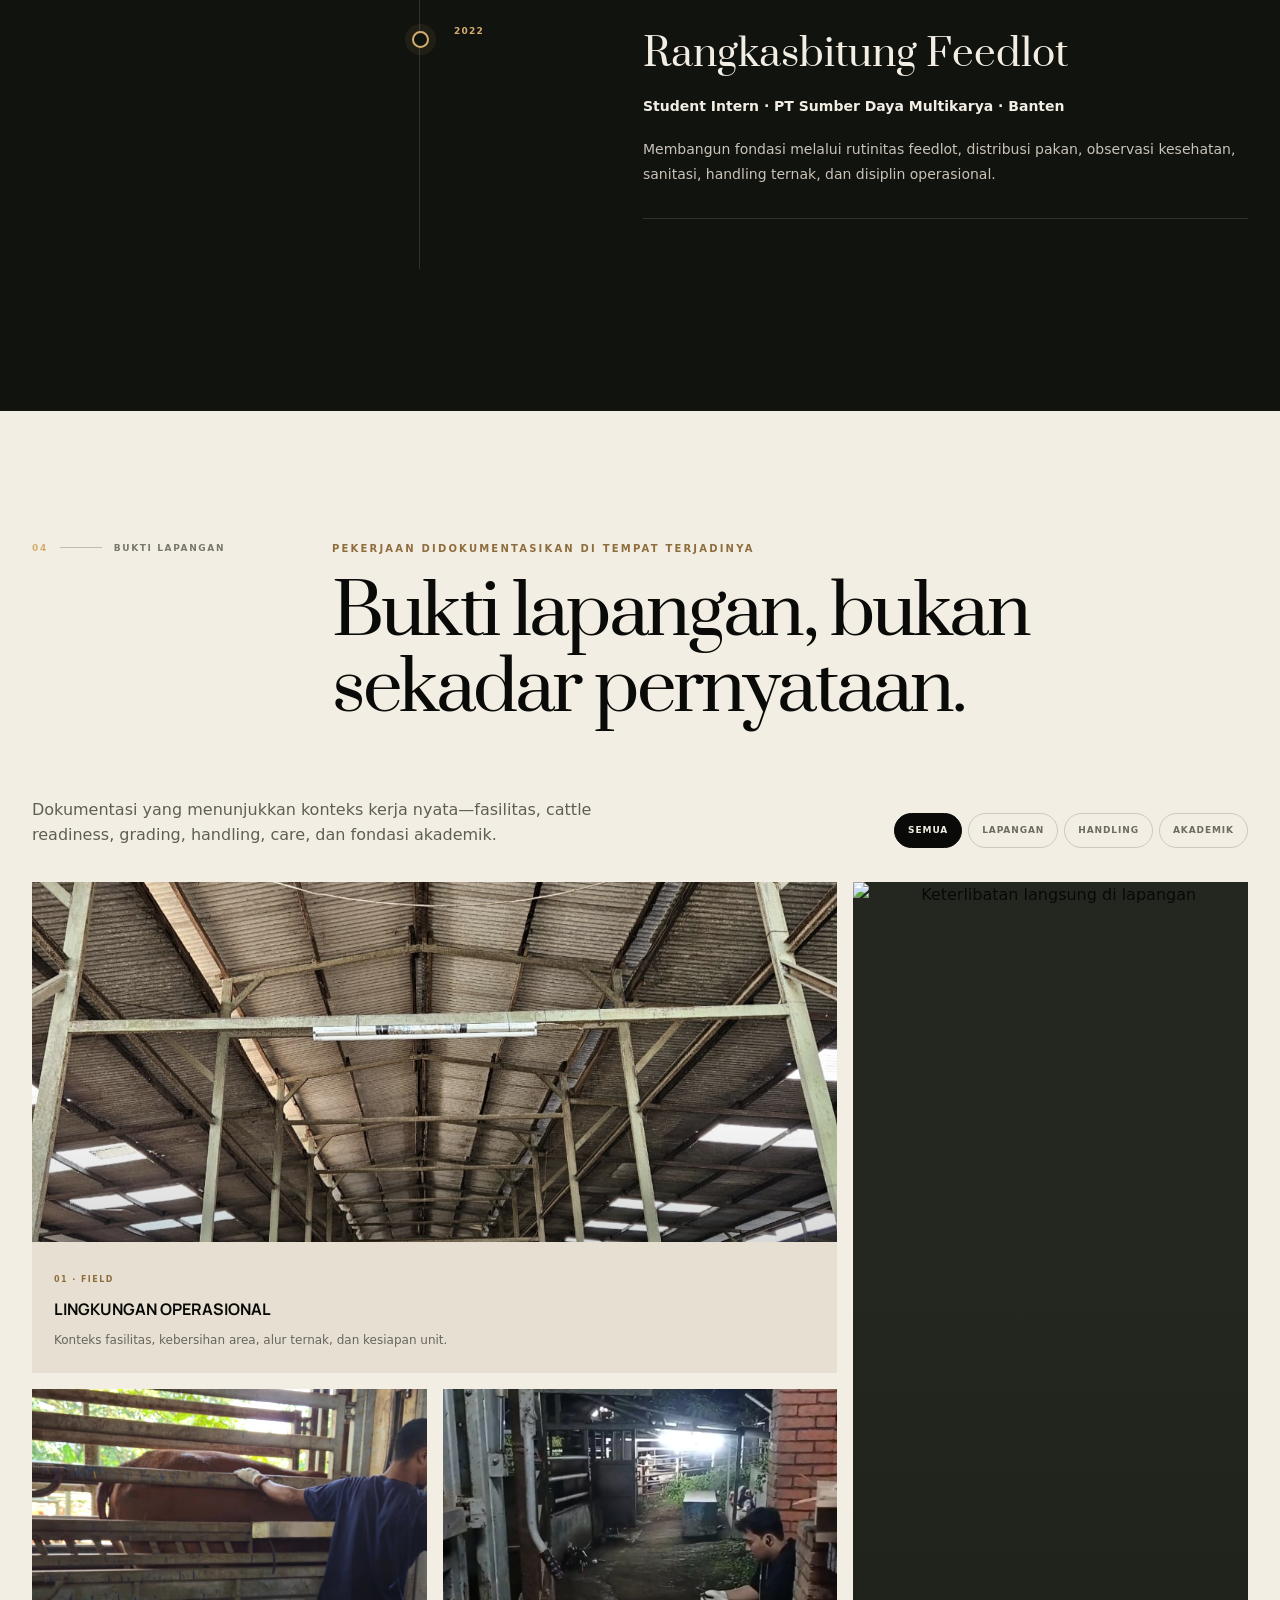
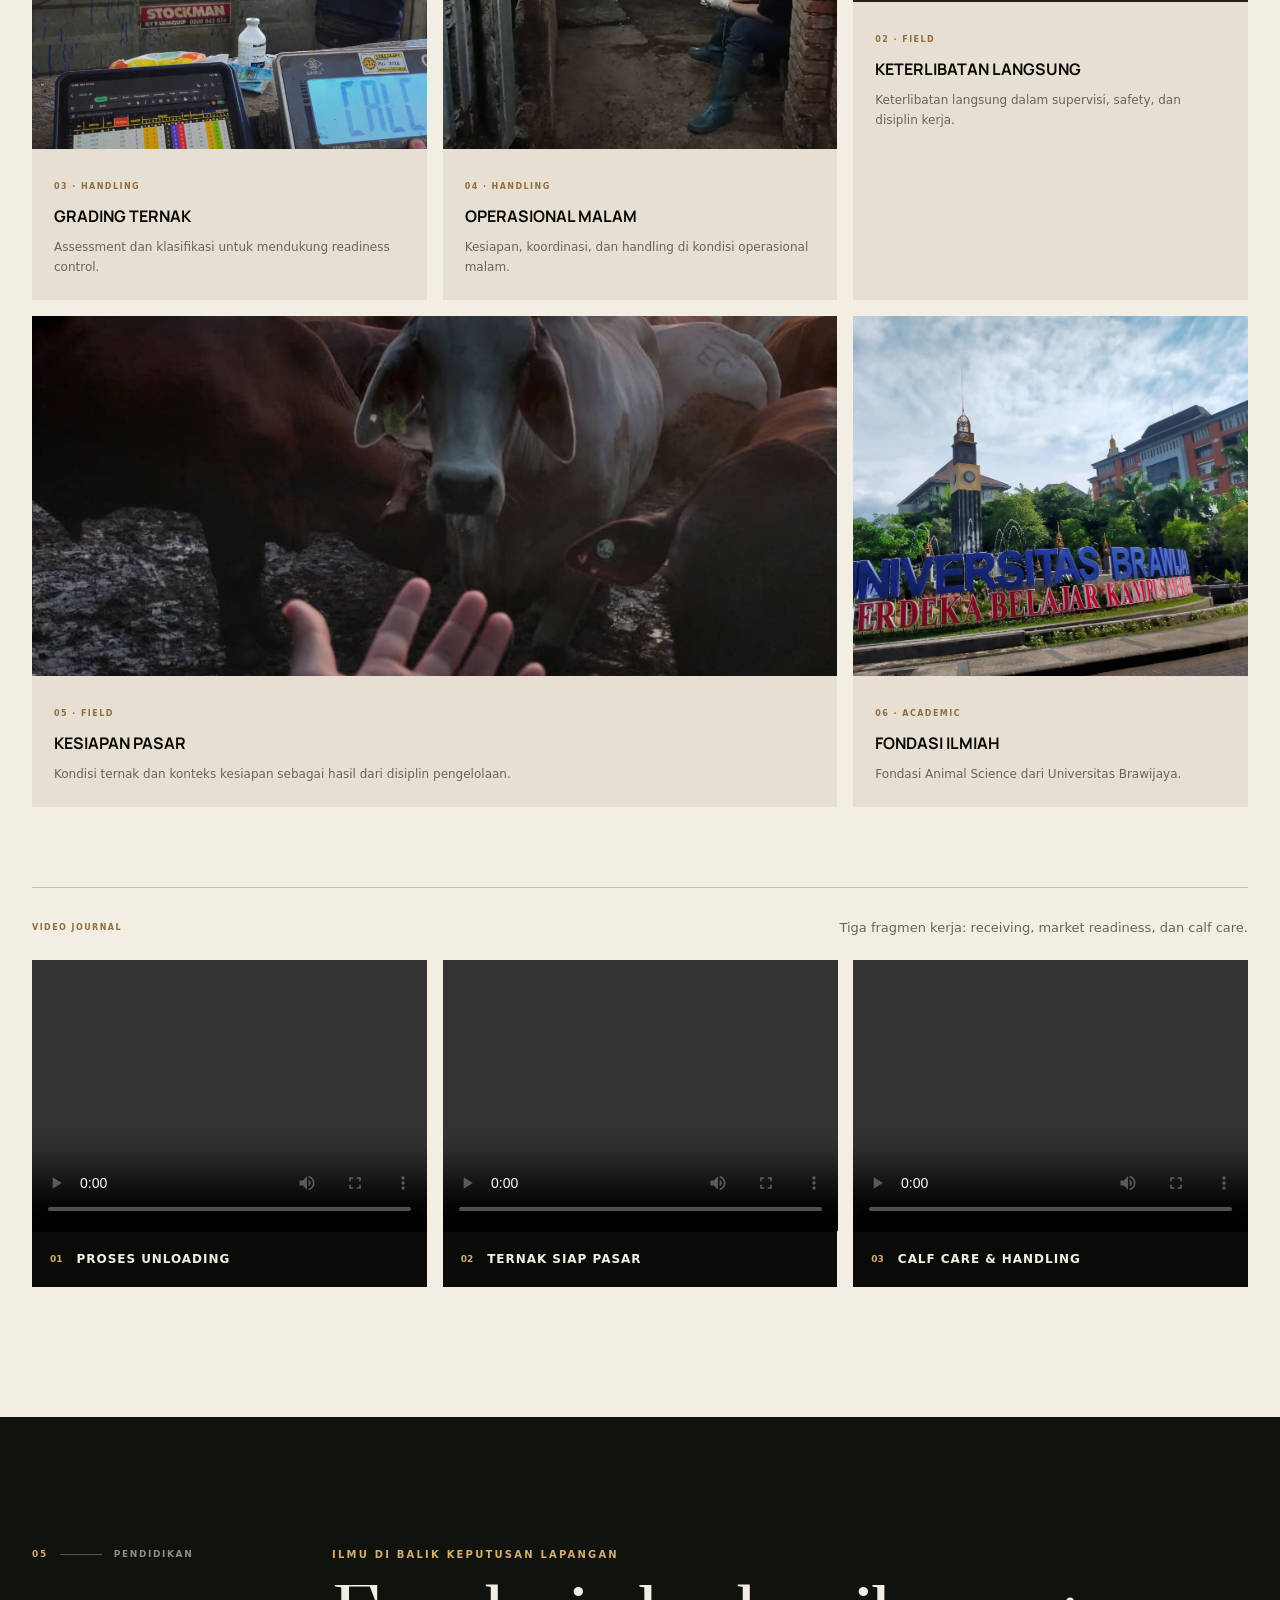
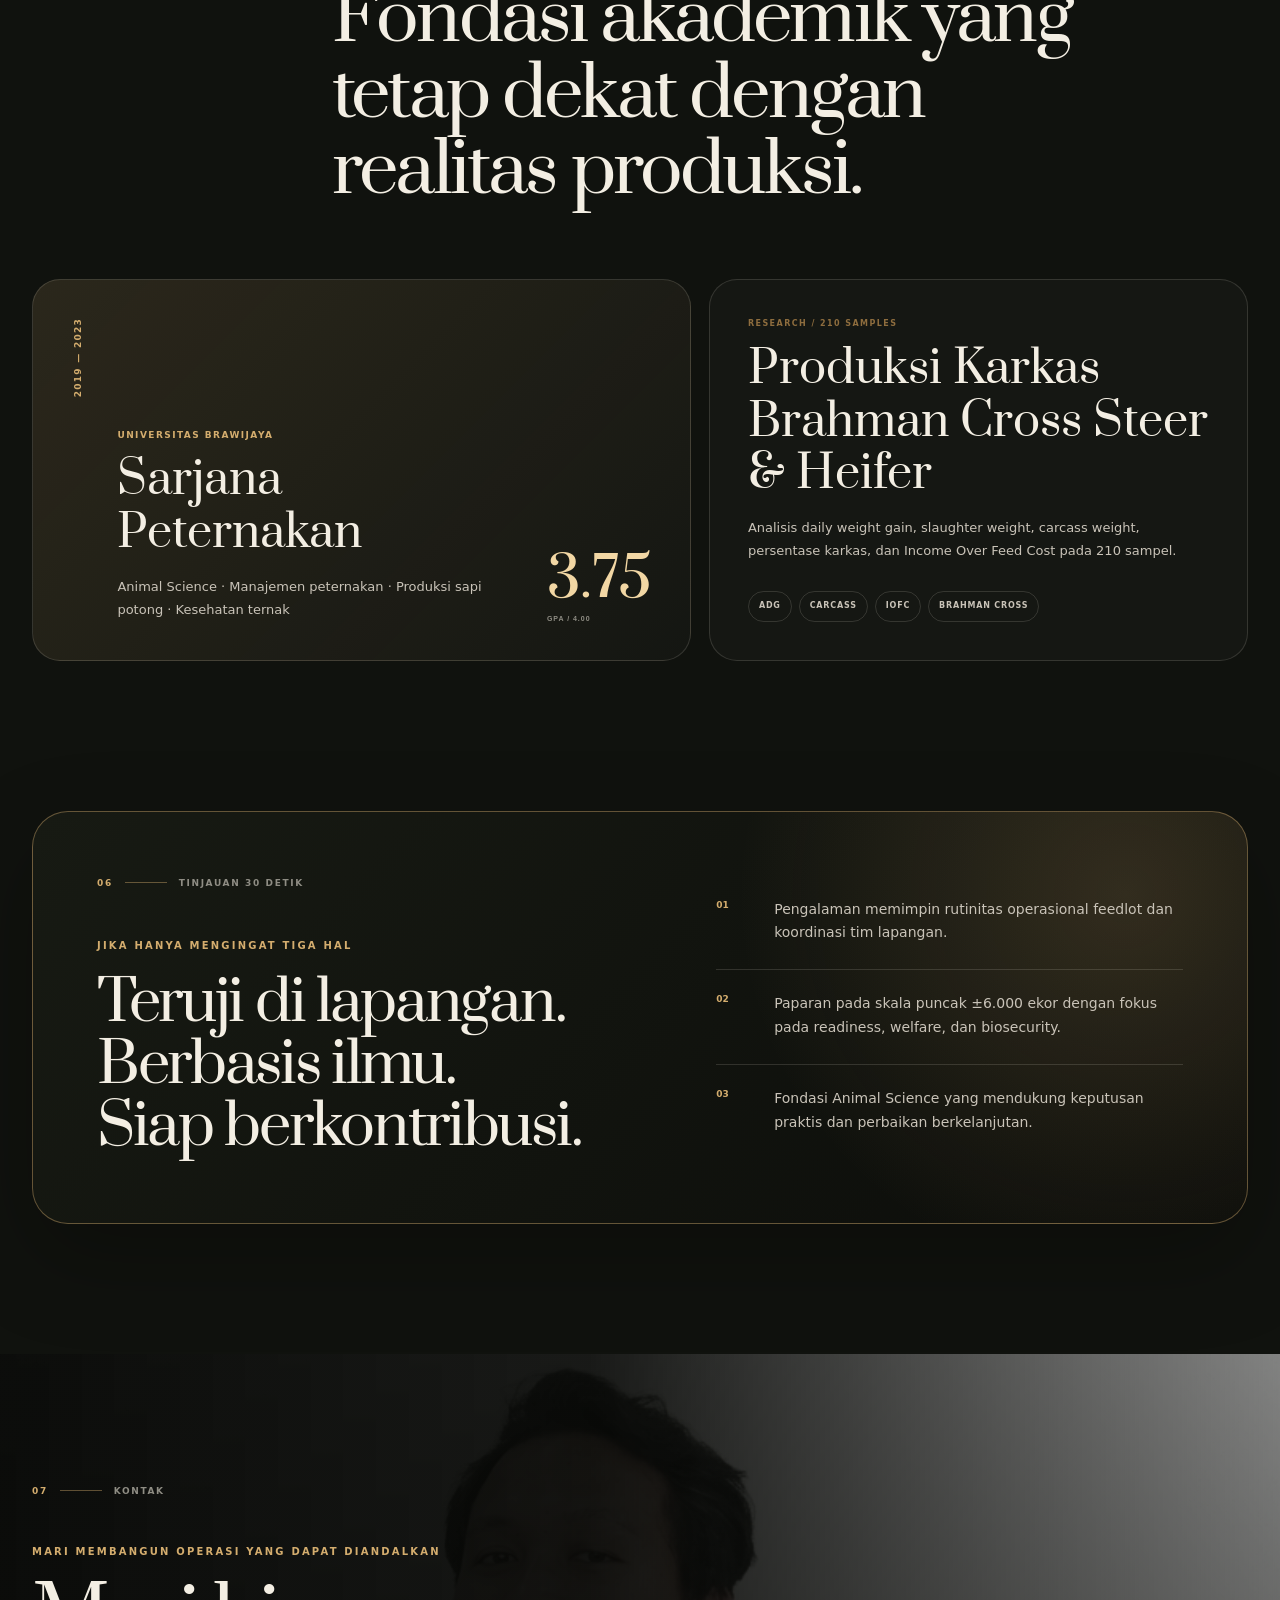
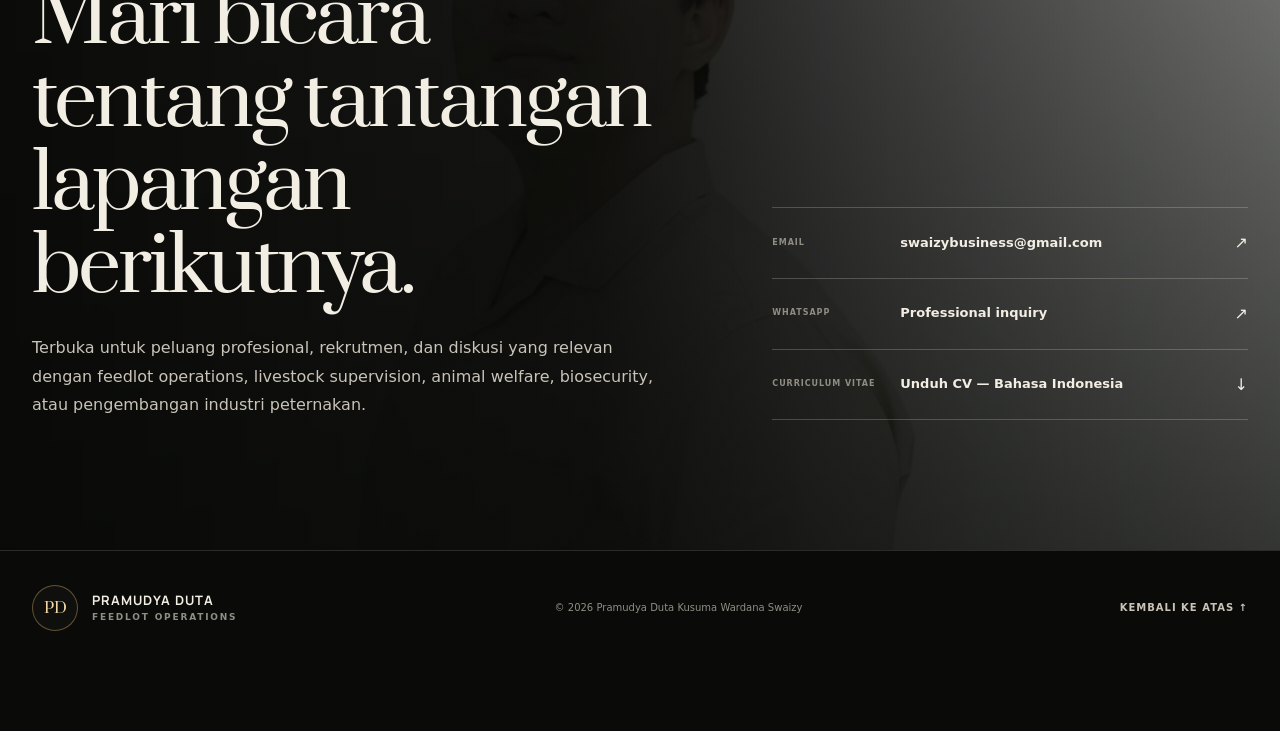
==== commit be0d1094: "Automate tenure and add operations matrix" ====
--- a/index.html
+++ b/index.html
@@ -110,7 +110,7 @@
             <a class="button button-quiet" href="#evidence"><span data-copy="seeFieldwork">Lihat pekerjaan lapangan</span><i aria-hidden="true">↓</i></a>
           </div>
           <div class="hero-proof" aria-label="Ringkasan profesional">
-            <div><strong>2+</strong><span data-copy="proofYears">Tahun eksekusi lapangan</span></div>
+            <div><strong id="experienceYears" data-start-year="2023" data-start-month="10">2+</strong><span data-copy="proofYears">Tahun eksekusi lapangan</span></div>
             <div><strong>±6K</strong><span data-copy="proofExposure">Paparan populasi puncak*</span></div>
             <div><strong>3.75</strong><span data-copy="proofGpa">IPK Animal Science</span></div>
           </div>
@@ -195,34 +195,48 @@
           </div>
         </div>
 
-        <div class="expertise-grid">
-          <article class="expertise-card expertise-card-featured reveal">
-            <span class="card-number">01</span>
-            <div class="card-mark">DO</div>
-            <div>
-              <h3 data-copy="expertise1Title">Daily Operations</h3>
-              <p data-copy="expertise1Body">Mengawal ritme kerja, prioritas unit, kesiapan area, dan konsistensi SOP dari awal hingga akhir shift.</p>
-            </div>
-          </article>
-          <article class="expertise-card reveal">
-            <span class="card-number">02</span><div class="card-mark">FQ</div>
-            <div><h3 data-copy="expertise2Title">Feeding & Feed Quality</h3><p data-copy="expertise2Body">Menjaga disiplin delivery, alokasi, observasi kualitas pakan, dan respons terhadap kondisi konsumsi.</p></div>
-          </article>
-          <article class="expertise-card reveal">
-            <span class="card-number">03</span><div class="card-mark">CM</div>
-            <div><h3 data-copy="expertise3Title">Cattle Monitoring</h3><p data-copy="expertise3Body">Mendeteksi indikator kesehatan, perilaku, kondisi fisik, dan kebutuhan tindak lanjut secara terstruktur.</p></div>
-          </article>
-          <article class="expertise-card reveal">
-            <span class="card-number">04</span><div class="card-mark">AW</div>
-            <div><h3 data-copy="expertise4Title">Animal Welfare</h3><p data-copy="expertise4Body">Mengutamakan low-stress handling, perlakuan humanis, kebersihan, dan alur ternak yang aman.</p></div>
-          </article>
-          <article class="expertise-card reveal">
-            <span class="card-number">05</span><div class="card-mark">BS</div>
-            <div><h3 data-copy="expertise5Title">Biosecurity</h3><p data-copy="expertise5Body">Menjaga movement control, kebersihan area, pencegahan risiko penyakit, dan integritas lingkungan kerja.</p></div>
-          </article>
-          <article class="expertise-card reveal">
-            <span class="card-number">06</span><div class="card-mark">TC</div>
-            <div><h3 data-copy="expertise6Title">Team Coordination</h3><p data-copy="expertise6Body">Memastikan handover, pembagian kerja, eskalasi, dan akuntabilitas berjalan jelas antar-shift.</p></div>
+        <div class="operations-matrix reveal" id="operationsMatrix" role="table" aria-label="Operating competency matrix">
+          <div class="matrix-header" role="row">
+            <span role="columnheader">ID</span>
+            <span role="columnheader" data-copy="matrixDiscipline">Disiplin</span>
+            <span role="columnheader" data-copy="matrixFocus">Fokus operasional</span>
+            <span role="columnheader" data-copy="matrixOutcome">Hasil utama</span>
+          </div>
+          <article class="matrix-row" role="row">
+            <div class="matrix-code" role="cell"><span>01</span><b>DO</b></div>
+            <h3 role="cell" data-copy="expertise1Title">Daily Operations</h3>
+            <p role="cell" data-copy="expertise1Body">Mengawal ritme kerja, prioritas unit, kesiapan area, dan konsistensi SOP dari awal hingga akhir shift.</p>
+            <strong role="cell" data-copy="outcome1">Stabilitas unit</strong>
+          </article>
+          <article class="matrix-row" role="row">
+            <div class="matrix-code" role="cell"><span>02</span><b>FQ</b></div>
+            <h3 role="cell" data-copy="expertise2Title">Feeding & Feed Quality</h3>
+            <p role="cell" data-copy="expertise2Body">Menjaga disiplin delivery, alokasi, observasi kualitas pakan, dan respons terhadap kondisi konsumsi.</p>
+            <strong role="cell" data-copy="outcome2">Konsistensi konsumsi</strong>
+          </article>
+          <article class="matrix-row" role="row">
+            <div class="matrix-code" role="cell"><span>03</span><b>CM</b></div>
+            <h3 role="cell" data-copy="expertise3Title">Cattle Monitoring</h3>
+            <p role="cell" data-copy="expertise3Body">Mendeteksi indikator kesehatan, perilaku, kondisi fisik, dan kebutuhan tindak lanjut secara terstruktur.</p>
+            <strong role="cell" data-copy="outcome3">Deteksi dini</strong>
+          </article>
+          <article class="matrix-row" role="row">
+            <div class="matrix-code" role="cell"><span>04</span><b>AW</b></div>
+            <h3 role="cell" data-copy="expertise4Title">Animal Welfare</h3>
+            <p role="cell" data-copy="expertise4Body">Mengutamakan low-stress handling, perlakuan humanis, kebersihan, dan alur ternak yang aman.</p>
+            <strong role="cell" data-copy="outcome4">Low-stress handling</strong>
+          </article>
+          <article class="matrix-row" role="row">
+            <div class="matrix-code" role="cell"><span>05</span><b>BS</b></div>
+            <h3 role="cell" data-copy="expertise5Title">Biosecurity</h3>
+            <p role="cell" data-copy="expertise5Body">Menjaga movement control, kebersihan area, pencegahan risiko penyakit, dan integritas lingkungan kerja.</p>
+            <strong role="cell" data-copy="outcome5">Kontrol risiko</strong>
+          </article>
+          <article class="matrix-row" role="row">
+            <div class="matrix-code" role="cell"><span>06</span><b>TC</b></div>
+            <h3 role="cell" data-copy="expertise6Title">Team Coordination</h3>
+            <p role="cell" data-copy="expertise6Body">Memastikan handover, pembagian kerja, eskalasi, dan akuntabilitas berjalan jelas antar-shift.</p>
+            <strong role="cell" data-copy="outcome6">Kejelasan eksekusi</strong>
           </article>
         </div>
 
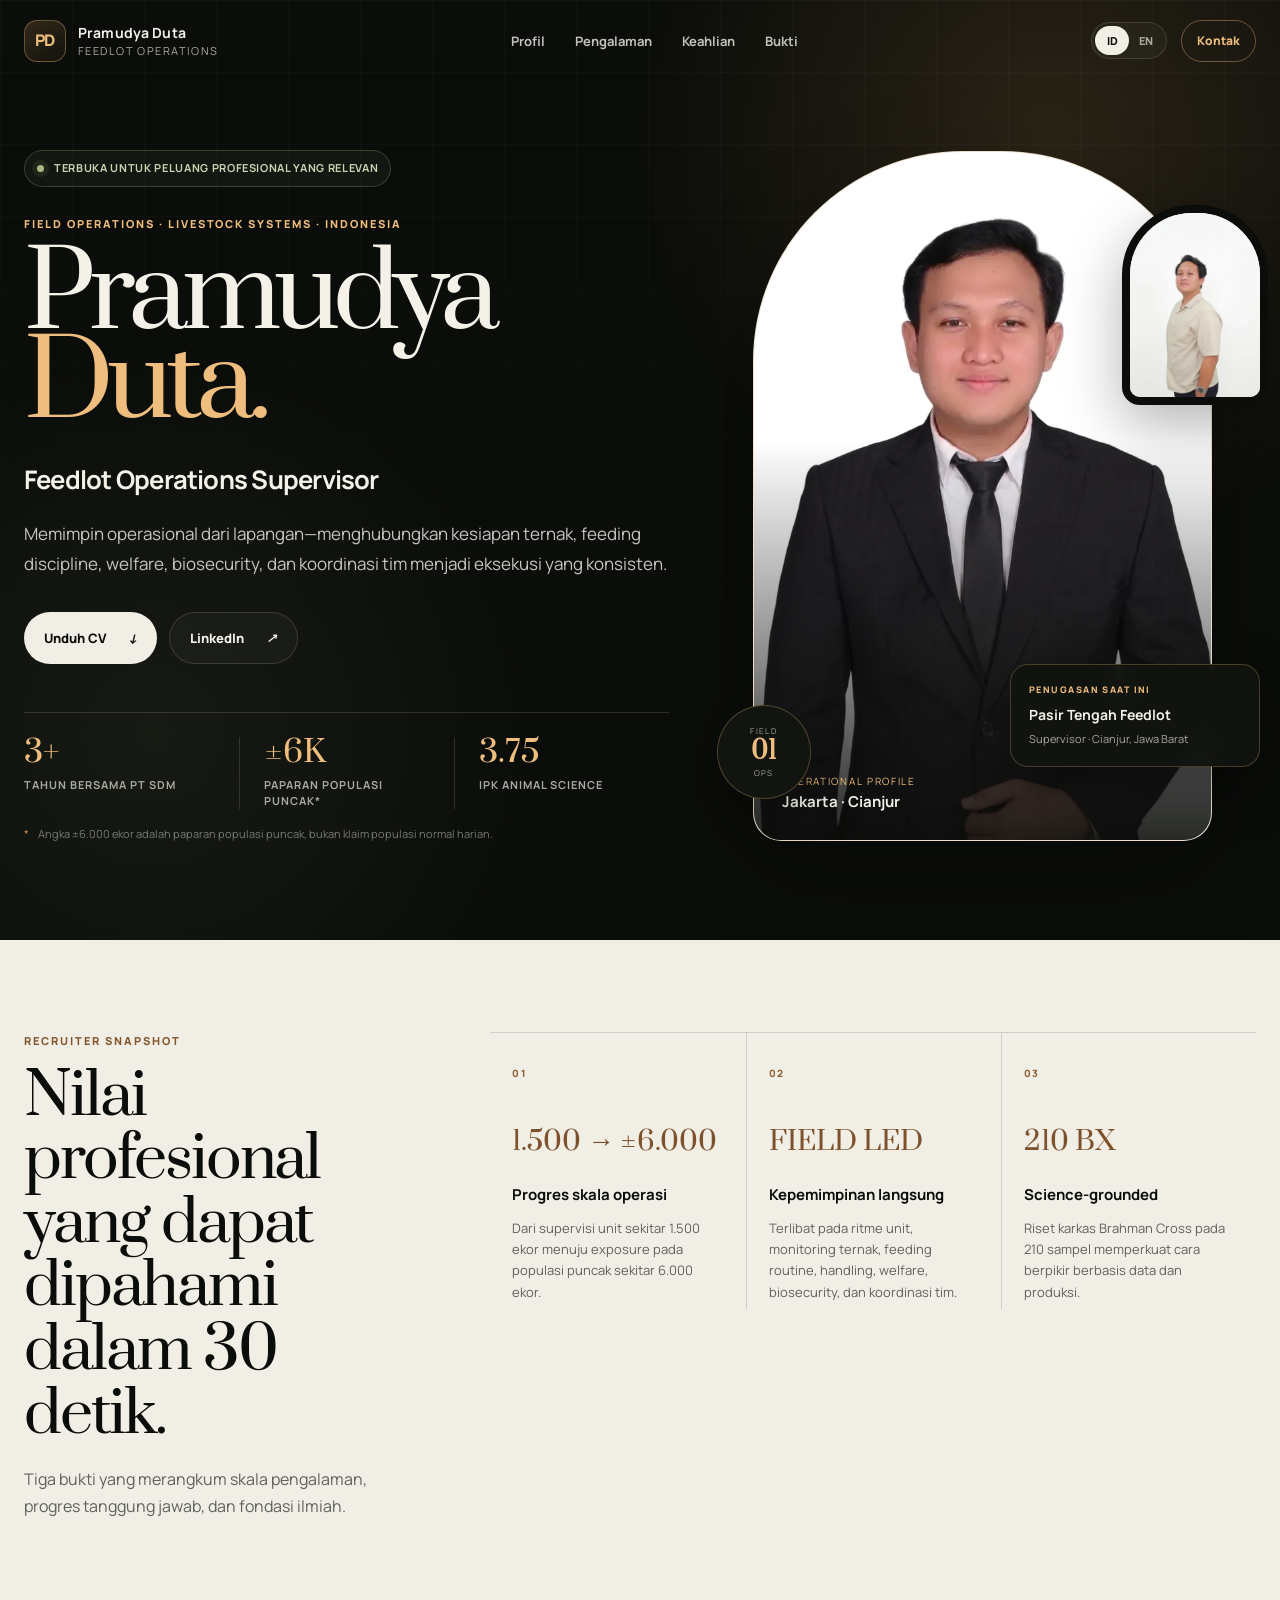
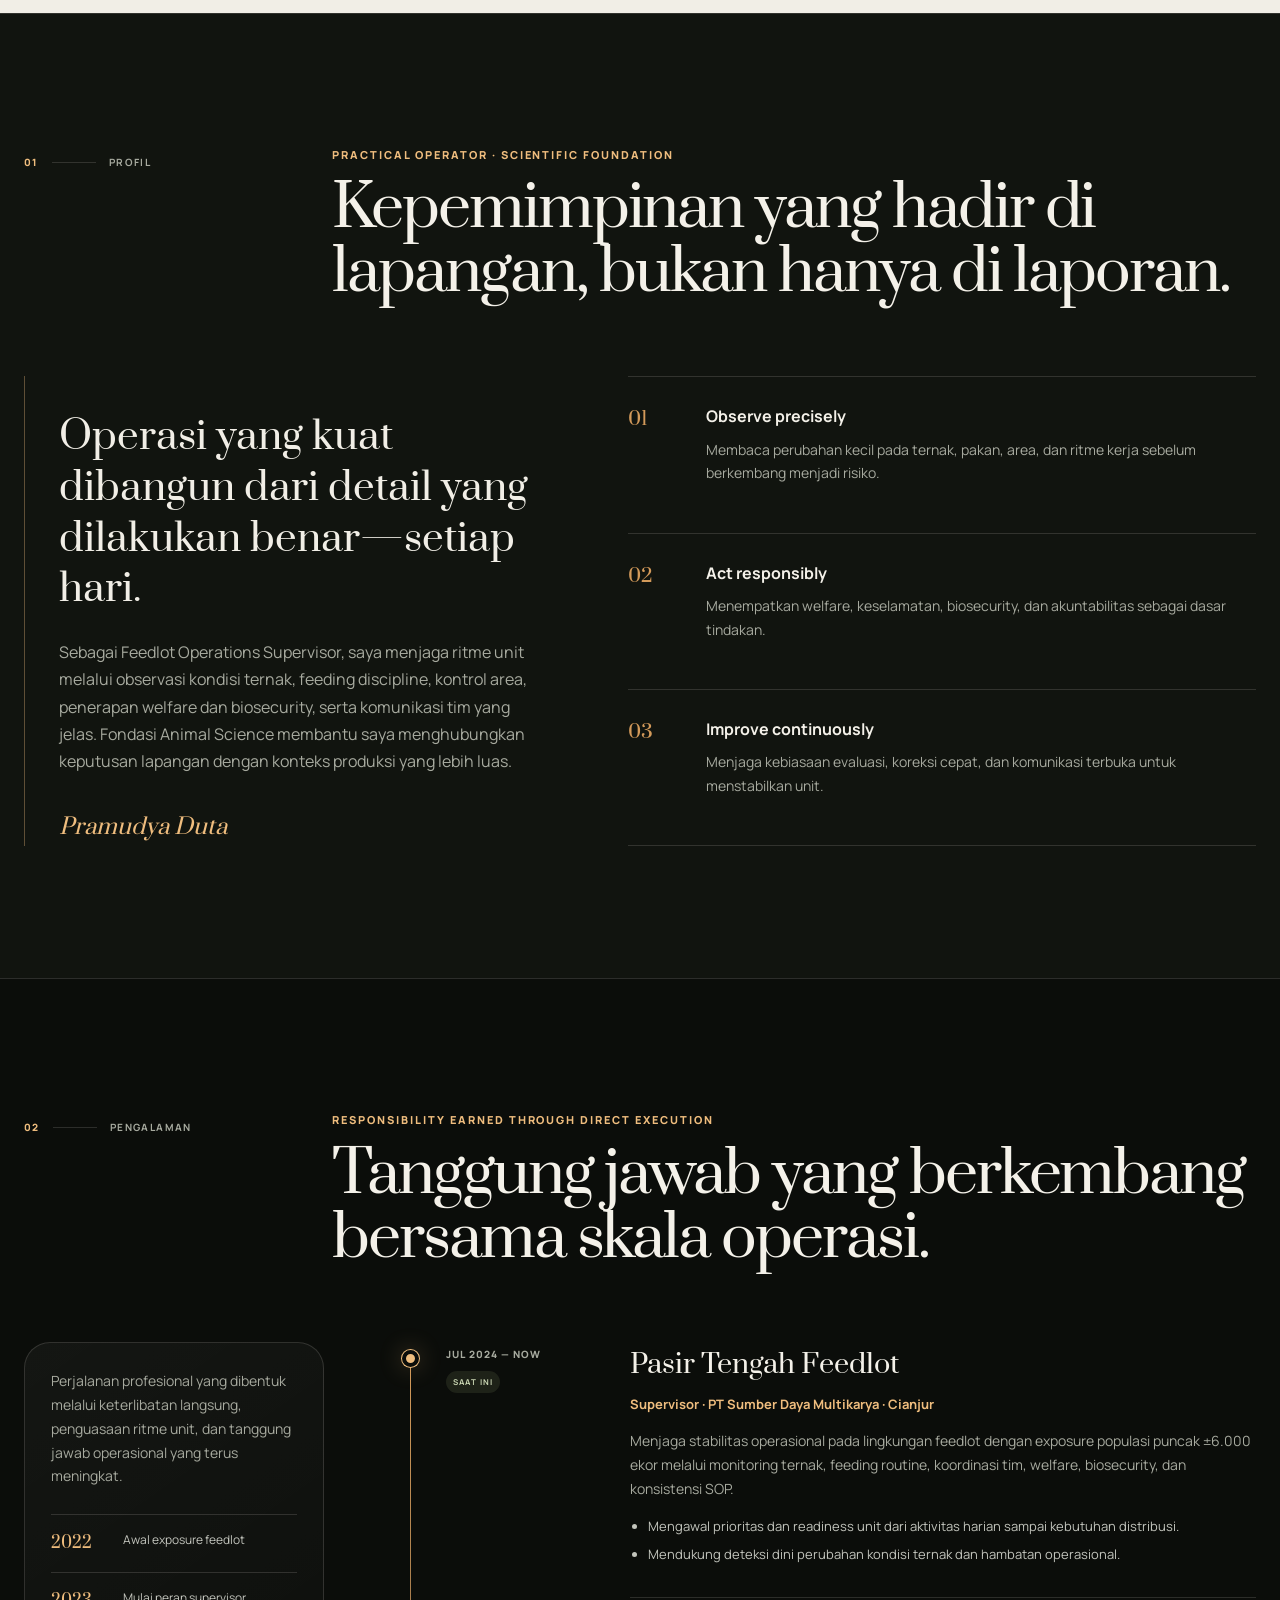
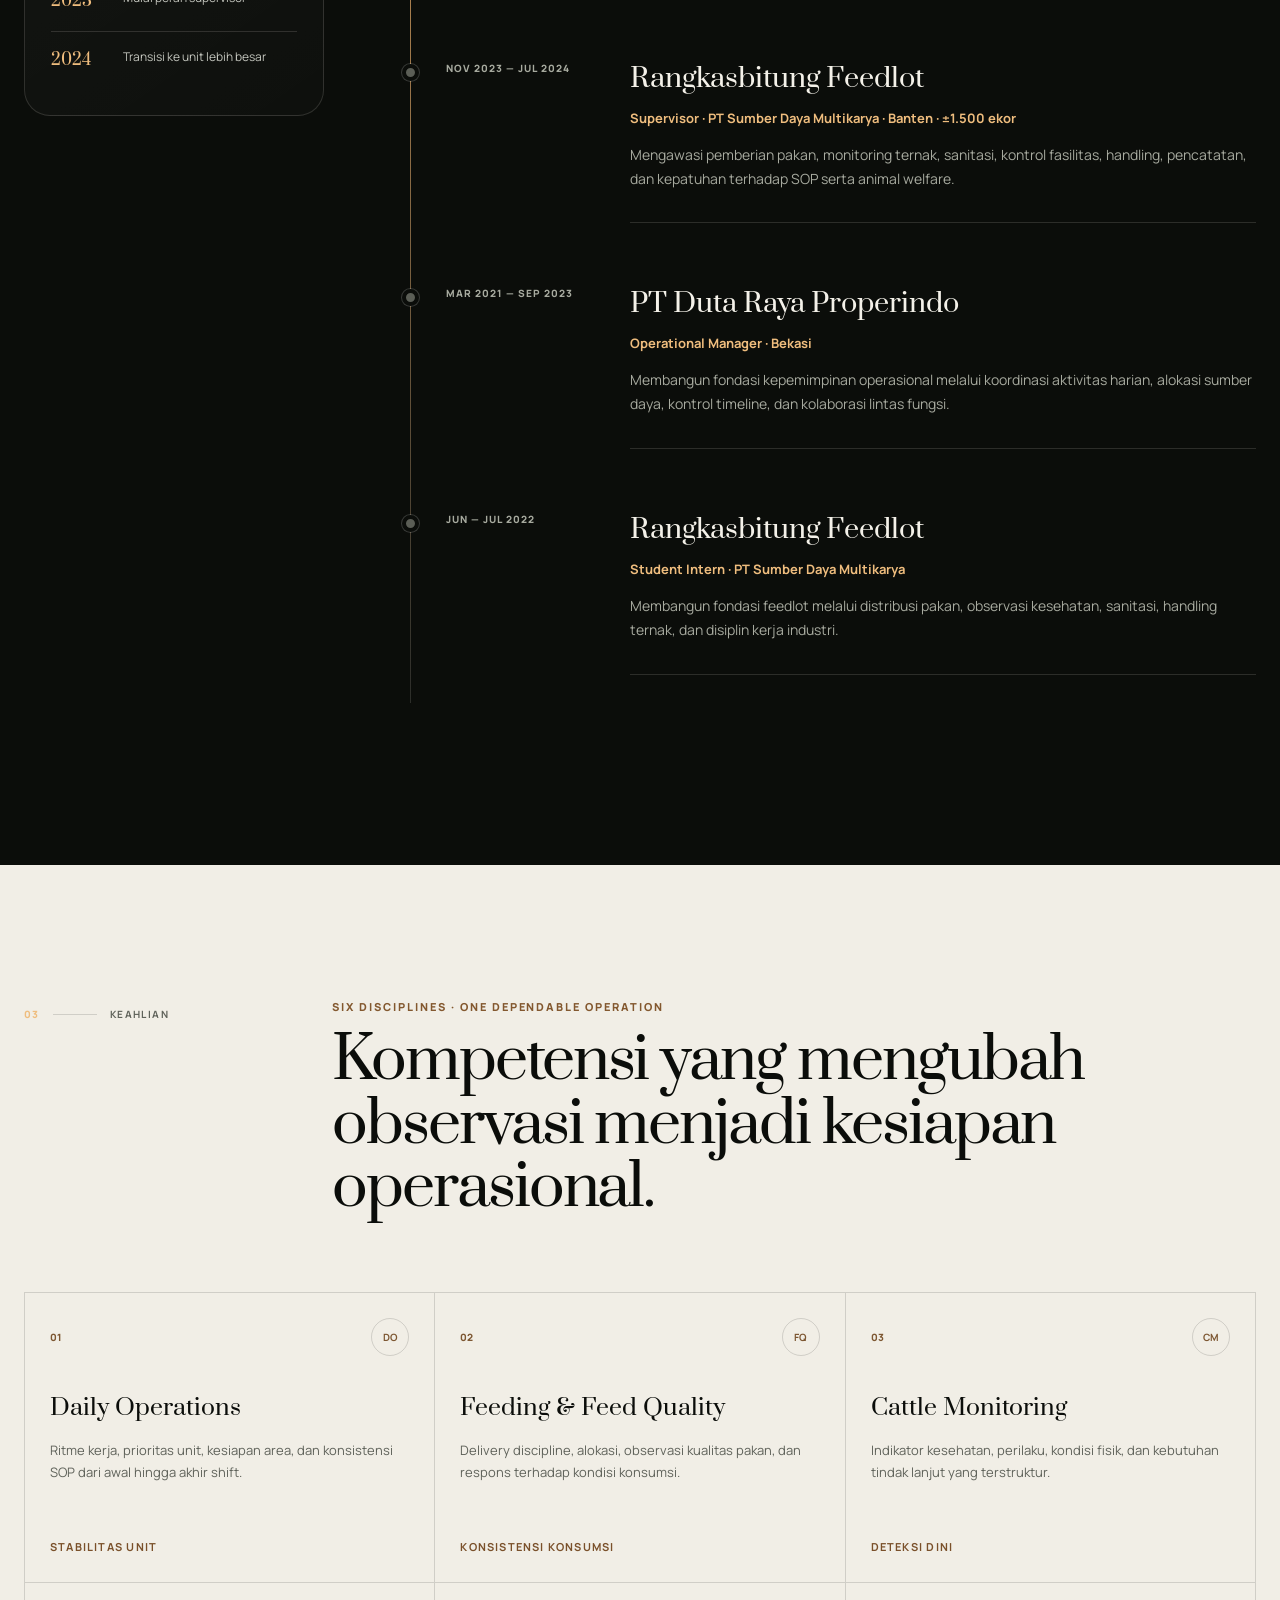
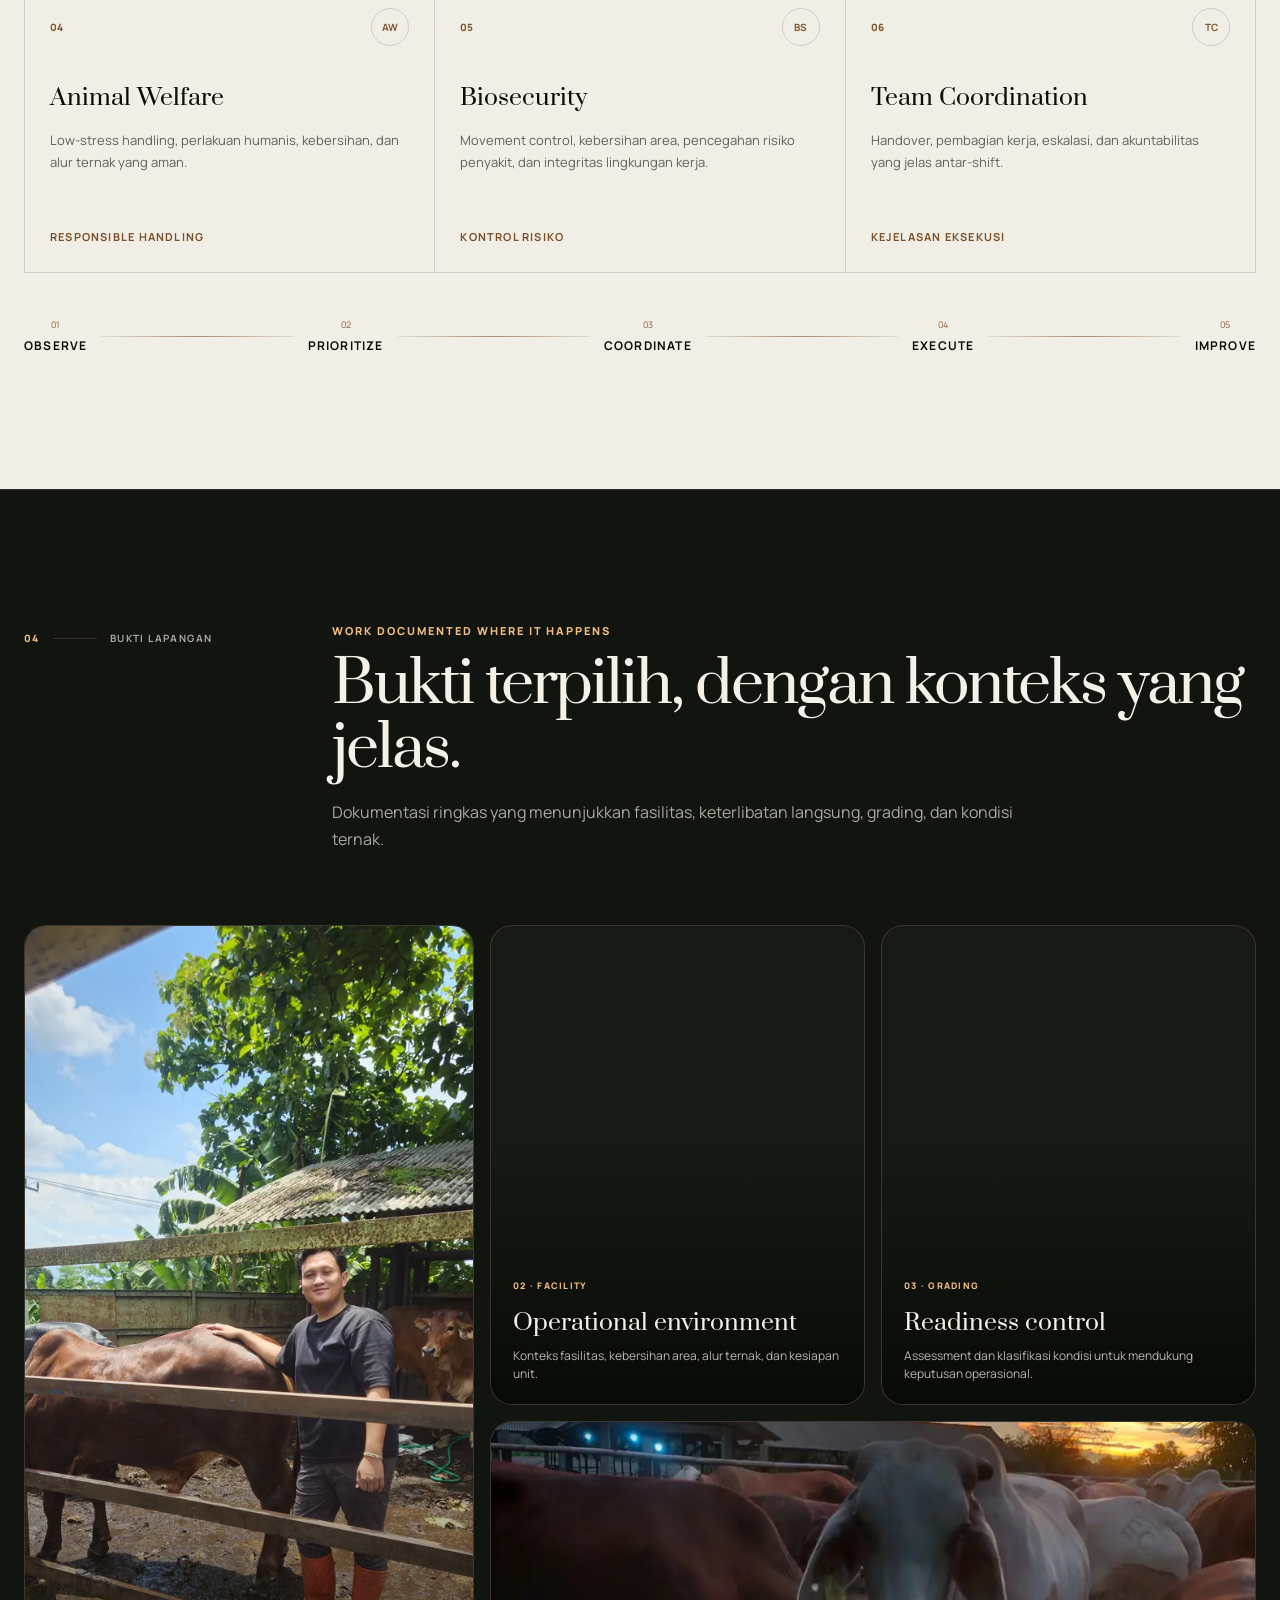
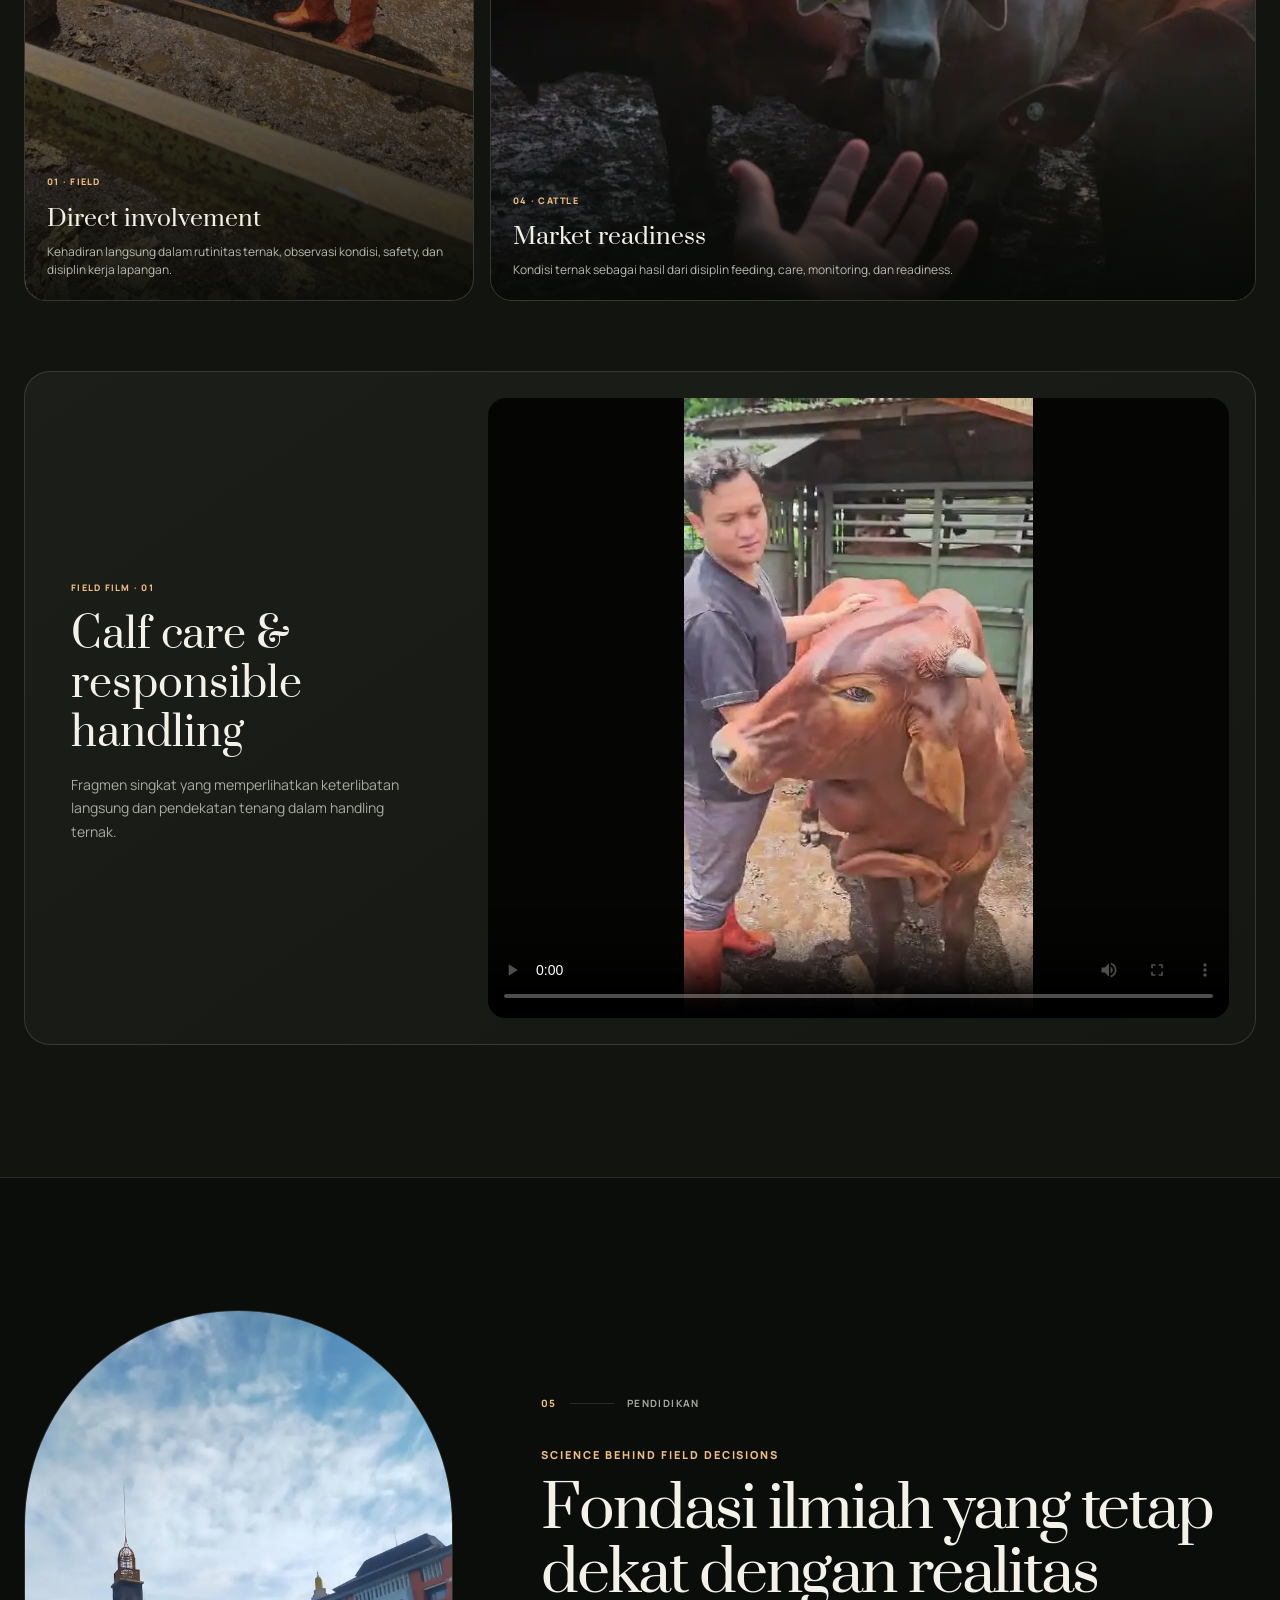
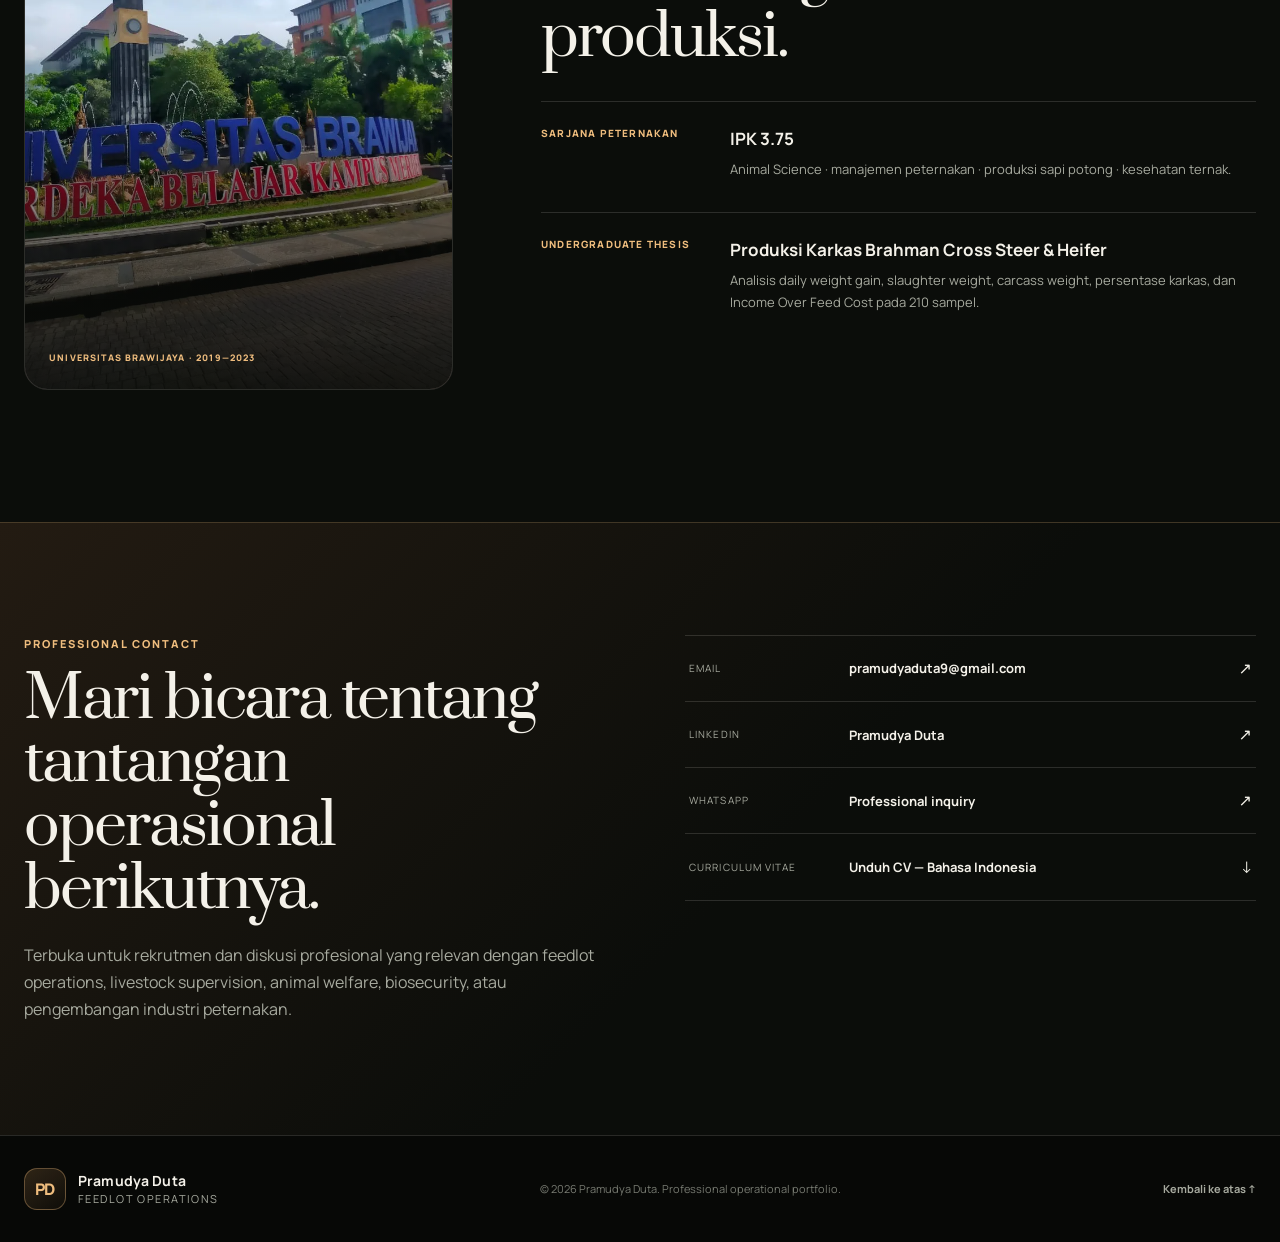
==== commit 27642801: "Rebuild portfolio as professional operations dossier" ====
--- a/index.html
+++ b/index.html
@@ -3,22 +3,23 @@
 <head>
   <meta charset="utf-8" />
   <meta name="viewport" content="width=device-width, initial-scale=1" />
-  <title>Pramudya Duta — Feedlot Operations Supervisor</title>
-  <meta name="description" content="Portfolio profesional Pramudya Duta, Feedlot Operations Supervisor dengan fokus pada livestock operations, cattle readiness, animal welfare, biosecurity, dan disiplin eksekusi lapangan." />
-  <meta name="theme-color" content="#0a0b09" />
+  <title>Pramudya Duta | Feedlot Operations Supervisor</title>
+  <meta name="description" content="Portfolio profesional Pramudya Duta, Feedlot Operations Supervisor dengan fokus pada cattle monitoring, feeding discipline, animal welfare, biosecurity, dan kepemimpinan operasional lapangan." />
+  <meta name="theme-color" content="#0b0d0a" />
   <meta name="robots" content="index, follow" />
   <meta name="color-scheme" content="dark" />
   <link rel="canonical" href="https://swaizybusiness.github.io/" />
-  <link rel="preload" as="image" href="assets/photoprofile1.jpg" fetchpriority="high" />
+  <link rel="icon" href="assets/favicon.svg" type="image/svg+xml" />
+  <link rel="preload" as="image" href="assets/optimized/profile-formal.webp" type="image/webp" fetchpriority="high" />
 
   <meta property="og:type" content="profile" />
   <meta property="og:title" content="Pramudya Duta — Feedlot Operations Supervisor" />
-  <meta property="og:description" content="Field-led leadership. Disciplined execution. Responsible livestock operations." />
+  <meta property="og:description" content="Field-led livestock operations, disciplined execution, and evidence-backed professional experience." />
   <meta property="og:url" content="https://swaizybusiness.github.io/" />
   <meta property="og:image" content="https://swaizybusiness.github.io/assets/photoprofile1.jpg" />
   <meta name="twitter:card" content="summary_large_image" />
   <meta name="twitter:title" content="Pramudya Duta — Feedlot Operations Supervisor" />
-  <meta name="twitter:description" content="A professional portfolio built around field leadership, cattle readiness, welfare, and operational discipline." />
+  <meta name="twitter:description" content="Professional portfolio in feedlot operations, cattle readiness, welfare, biosecurity, and field-team coordination." />
   <meta name="twitter:image" content="https://swaizybusiness.github.io/assets/photoprofile1.jpg" />
 
   <script type="application/ld+json">
@@ -31,9 +32,10 @@
       "name": "Pramudya Duta Kusuma Wardana Swaizy",
       "jobTitle": "Feedlot Operations Supervisor",
       "image": "https://swaizybusiness.github.io/assets/photoprofile1.jpg",
-      "email": "mailto:swaizybusiness@gmail.com",
+      "email": "mailto:pramudyaduta9@gmail.com",
       "address": { "@type": "PostalAddress", "addressLocality": "Jakarta", "addressCountry": "ID" },
       "alumniOf": { "@type": "CollegeOrUniversity", "name": "Universitas Brawijaya" },
+      "sameAs": ["https://www.linkedin.com/in/pramudya-duta-profile"],
       "knowsAbout": ["Feedlot Operations", "Cattle Health Monitoring", "Feed Quality Control", "Animal Welfare", "Biosecurity", "Livestock Supervision", "Cattle Grading", "Field Team Coordination"]
     }
   }
@@ -41,145 +43,113 @@
 
   <link rel="preconnect" href="https://fonts.googleapis.com" />
   <link rel="preconnect" href="https://fonts.gstatic.com" crossorigin />
-  <link href="https://fonts.googleapis.com/css2?family=DM+Sans:wght@400;500;600;700&family=Manrope:wght@400;500;600;700;800&family=Prata&display=swap" rel="stylesheet" />
-  <link rel="stylesheet" href="assets/css/style.css?v=20260718-atelier" />
+  <link href="https://fonts.googleapis.com/css2?family=Manrope:wght@400;500;600;700;800&family=Prata&display=swap" rel="stylesheet" />
+  <link rel="stylesheet" href="assets/css/style.css?v=20260902-dossier" />
 </head>
 <body>
   <a class="skip-link" href="#main" data-copy="skip">Lewati ke konten utama</a>
   <div class="scroll-progress" aria-hidden="true"><span id="scrollProgress"></span></div>
-  <div class="page-noise" aria-hidden="true"></div>
 
   <header class="site-header" id="siteHeader">
     <div class="shell header-inner">
       <a class="identity" href="#top" aria-label="Pramudya Duta — Beranda">
         <span class="identity-mark">PD</span>
-        <span class="identity-copy">
-          <strong>Pramudya Duta</strong>
-          <small>Feedlot Operations</small>
-        </span>
+        <span class="identity-copy"><strong>Pramudya Duta</strong><small>Feedlot Operations</small></span>
       </a>
-
       <nav class="desktop-nav" aria-label="Navigasi utama">
         <a href="#profile" data-copy="navProfile">Profil</a>
+        <a href="#experience" data-copy="navExperience">Pengalaman</a>
         <a href="#expertise" data-copy="navExpertise">Keahlian</a>
-        <a href="#experience" data-copy="navExperience">Pengalaman</a>
-        <a href="#evidence" data-copy="navEvidence">Evidence</a>
+        <a href="#evidence" data-copy="navEvidence">Bukti</a>
       </nav>
-
       <div class="header-tools">
         <div class="language" role="group" aria-label="Pilih bahasa">
-          <button class="language-btn is-active" type="button" data-language="id">ID</button>
-          <button class="language-btn" type="button" data-language="en">EN</button>
-        </div>
-        <a class="header-contact" href="#contact" data-copy="navContact">Hubungi</a>
-        <button class="menu-toggle" id="menuToggle" type="button" aria-label="Buka menu" aria-controls="mobileMenu" aria-expanded="false">
-          <span></span><span></span>
-        </button>
+          <button class="language-btn is-active" type="button" data-language="id" aria-pressed="true">ID</button>
+          <button class="language-btn" type="button" data-language="en" aria-pressed="false">EN</button>
+        </div>
+        <a class="header-contact" href="#contact" data-copy="navContact">Kontak</a>
+        <button class="menu-toggle" id="menuToggle" type="button" aria-label="Buka menu" aria-controls="mobileMenu" aria-expanded="false"><span></span><span></span></button>
       </div>
     </div>
-
     <div class="mobile-menu" id="mobileMenu" aria-hidden="true">
-      <div class="shell mobile-menu-inner">
+      <nav class="shell mobile-menu-inner" aria-label="Navigasi seluler">
         <a href="#profile"><span>01</span><b data-copy="navProfile">Profil</b></a>
-        <a href="#expertise"><span>02</span><b data-copy="navExpertise">Keahlian</b></a>
-        <a href="#experience"><span>03</span><b data-copy="navExperience">Pengalaman</b></a>
-        <a href="#evidence"><span>04</span><b data-copy="navEvidence">Evidence</b></a>
-        <a href="#contact"><span>05</span><b data-copy="navContact">Hubungi</b></a>
-      </div>
+        <a href="#experience"><span>02</span><b data-copy="navExperience">Pengalaman</b></a>
+        <a href="#expertise"><span>03</span><b data-copy="navExpertise">Keahlian</b></a>
+        <a href="#evidence"><span>04</span><b data-copy="navEvidence">Bukti</b></a>
+        <a href="#contact"><span>05</span><b data-copy="navContact">Kontak</b></a>
+      </nav>
     </div>
   </header>
 
   <main id="main">
     <section class="hero" id="top">
-      <div class="hero-glow hero-glow-a" aria-hidden="true"></div>
-      <div class="hero-glow hero-glow-b" aria-hidden="true"></div>
-      <div class="shell hero-layout">
+      <div class="hero-grid shell">
         <div class="hero-copy reveal">
           <div class="availability"><span></span><b data-copy="availability">Terbuka untuk peluang profesional yang relevan</b></div>
-          <p class="hero-overline" data-copy="heroOverline">Field leadership · livestock operations · Indonesia</p>
-          <h1>
-            <span>Pramudya</span>
-            <span class="hero-name-accent">Duta.</span>
-          </h1>
+          <p class="hero-overline" data-copy="heroOverline">Field operations · livestock systems · Indonesia</p>
+          <h1><span>Pramudya</span><span class="hero-name-accent">Duta.</span></h1>
           <p class="hero-role" data-copy="heroRole">Feedlot Operations Supervisor</p>
-          <p class="hero-intro" data-copy="heroIntro">Memimpin dari lapangan—menyatukan ketepatan operasional, kesiapan ternak, welfare, biosecurity, dan koordinasi tim menjadi eksekusi yang konsisten.</p>
+          <p class="hero-intro" data-copy="heroIntro">Memimpin operasional dari lapangan—menghubungkan kesiapan ternak, feeding discipline, welfare, biosecurity, dan koordinasi tim menjadi eksekusi yang konsisten.</p>
           <div class="hero-actions">
-            <a class="button button-primary" href="assets/CV-Pramudya-Duta-Indonesia.pdf" download data-cv-link>
-              <span data-copy="downloadCv">Unduh CV</span><i aria-hidden="true">↗</i>
-            </a>
-            <a class="button button-quiet" href="#evidence"><span data-copy="seeFieldwork">Lihat pekerjaan lapangan</span><i aria-hidden="true">↓</i></a>
-          </div>
-          <div class="hero-proof" aria-label="Ringkasan profesional">
-            <div><strong id="experienceYears" data-start-year="2023" data-start-month="10">2+</strong><span data-copy="proofYears">Tahun eksekusi lapangan</span></div>
-            <div><strong>±6K</strong><span data-copy="proofExposure">Paparan populasi puncak*</span></div>
-            <div><strong>3.75</strong><span data-copy="proofGpa">IPK Animal Science</span></div>
-          </div>
-        </div>
-
-        <div class="portrait-composition reveal" data-parallax-root>
-          <div class="portrait-frame" data-parallax="0.04">
-            <img src="assets/photoprofile1.jpg" alt="Potret profesional Pramudya Duta" fetchpriority="high" decoding="async" />
-            <div class="portrait-shade"></div>
-            <div class="portrait-caption">
-              <span data-copy="portraitCaption">On-site leadership</span>
-              <b>Jakarta · Indonesia</b>
-            </div>
-          </div>
-          <div class="portrait-detail" data-parallax="-0.025">
-            <img src="assets/photoprofile2.jpg" alt="Pramudya Duta di lingkungan profesional" loading="lazy" decoding="async" />
-          </div>
-          <div class="hero-seal" aria-hidden="true">
-            <span>FIELD LED</span><b>PD</b><span>DISCIPLINED</span>
-          </div>
-          <p class="portrait-index" aria-hidden="true">01 / 07</p>
-        </div>
-      </div>
-
-      <div class="shell hero-footnote reveal">
-        <span>*</span>
-        <p data-copy="accuracyNote">Angka ±6.000 ekor merujuk pada paparan terhadap populasi puncak feedlot, bukan klaim populasi normal harian.</p>
-      </div>
-    </section>
-
-    <section class="signal-strip" aria-label="Nilai profesional">
-      <div class="signal-track" aria-hidden="true">
-        <span>Execution discipline</span><i></i><span>Animal welfare</span><i></i><span>Biosecurity</span><i></i><span>Cattle readiness</span><i></i><span>Team coordination</span><i></i><span>Execution discipline</span><i></i><span>Animal welfare</span><i></i><span>Biosecurity</span><i></i><span>Cattle readiness</span><i></i><span>Team coordination</span>
+            <a class="button button-primary" href="assets/CV-Pramudya-Duta-Indonesia.pdf" download data-cv-link><span data-copy="downloadCv">Unduh CV</span><i aria-hidden="true">↓</i></a>
+            <a class="button button-secondary" href="https://www.linkedin.com/in/pramudya-duta-profile" target="_blank" rel="noopener noreferrer"><span>LinkedIn</span><i aria-hidden="true">↗</i></a>
+          </div>
+          <dl class="hero-proof" aria-label="Ringkasan profesional">
+            <div><dt id="experienceYears" data-start-year="2023" data-start-month="10">2+</dt><dd data-copy="proofYears">Tahun bersama PT SDM</dd></div>
+            <div><dt>±6K</dt><dd data-copy="proofExposure">Paparan populasi puncak*</dd></div>
+            <div><dt>3.75</dt><dd data-copy="proofGpa">IPK Animal Science</dd></div>
+          </dl>
+          <p class="accuracy-note"><span>*</span><span data-copy="accuracyNote">Angka ±6.000 ekor adalah paparan populasi puncak, bukan klaim populasi normal harian.</span></p>
+        </div>
+        <div class="hero-visual reveal">
+          <div class="portrait-frame">
+            <img src="assets/optimized/profile-formal.webp" width="720" height="1021" alt="Potret profesional Pramudya Duta" fetchpriority="high" decoding="async" />
+            <div class="portrait-gradient" aria-hidden="true"></div>
+            <div class="portrait-label"><span data-copy="portraitLabel">Operational profile</span><b>Jakarta · Cianjur</b></div>
+          </div>
+          <div class="field-inset"><img src="assets/optimized/profile-field.webp" width="604" height="1000" alt="Pramudya Duta dalam konteks profesional lapangan" loading="lazy" decoding="async" /></div>
+          <div class="assignment-card"><span data-copy="assignmentLabel">Penugasan saat ini</span><strong>Pasir Tengah Feedlot</strong><small data-copy="assignmentDetail">Supervisor · Cianjur, Jawa Barat</small></div>
+          <div class="case-mark" aria-hidden="true"><span>FIELD</span><b>01</b><span>OPS</span></div>
+        </div>
+      </div>
+    </section>
+
+    <section class="proof-section" id="proof">
+      <div class="shell proof-layout">
+        <div class="proof-heading reveal"><p class="eyebrow dark" data-copy="proofEyebrow">Recruiter snapshot</p><h2 data-copy="proofTitle">Nilai profesional yang dapat dipahami dalam 30 detik.</h2><p data-copy="proofIntro">Tiga bukti yang merangkum skala pengalaman, progres tanggung jawab, dan fondasi ilmiah.</p></div>
+        <div class="proof-cards">
+          <article class="proof-card reveal"><span>01</span><strong data-copy="proofCard1Value">1.500 → ±6.000</strong><h3 data-copy="proofCard1Title">Progres skala operasi</h3><p data-copy="proofCard1Body">Dari supervisi unit sekitar 1.500 ekor menuju exposure pada populasi puncak sekitar 6.000 ekor.</p></article>
+          <article class="proof-card reveal"><span>02</span><strong>FIELD LED</strong><h3 data-copy="proofCard2Title">Kepemimpinan langsung</h3><p data-copy="proofCard2Body">Terlibat pada ritme unit, monitoring ternak, feeding routine, handling, welfare, biosecurity, dan koordinasi tim.</p></article>
+          <article class="proof-card reveal"><span>03</span><strong>210 BX</strong><h3 data-copy="proofCard3Title">Science-grounded</h3><p data-copy="proofCard3Body">Riset karkas Brahman Cross pada 210 sampel memperkuat cara berpikir berbasis data dan produksi.</p></article>
+        </div>
       </div>
     </section>
 
     <section class="section profile-section" id="profile">
       <div class="shell">
-        <div class="section-heading reveal">
-          <div class="section-index"><span>01</span><i></i><b data-copy="sectionProfile">Profil</b></div>
-          <div>
-            <p class="eyebrow" data-copy="profileEyebrow">A practical operator with a scientific foundation</p>
-            <h2 data-copy="profileTitle">Kepemimpinan yang hadir di lapangan, bukan hanya di laporan.</h2>
-          </div>
-        </div>
-
-        <div class="profile-grid">
-          <article class="profile-statement reveal">
-            <p class="lead" data-copy="profileLead">Saya percaya operasi yang kuat dibangun dari detail yang dilakukan benar—setiap hari.</p>
-            <p data-copy="profileBody">Sebagai Feedlot Operations Supervisor, saya mengawal ritme unit melalui monitoring kondisi ternak, feeding routine, kontrol area, penerapan welfare dan biosecurity, serta koordinasi tim yang jelas. Fondasi Animal Science membantu saya menghubungkan keputusan lapangan dengan konteks produksi yang lebih luas.</p>
-            <div class="signature">Pramudya Duta</div>
-          </article>
-
-          <div class="principles reveal">
-            <article class="principle-card">
-              <span>01</span>
-              <h3 data-copy="principle1Title">Observe precisely</h3>
-              <p data-copy="principle1Body">Membaca perubahan kecil pada ternak, area, pakan, dan ritme kerja sebelum menjadi masalah besar.</p>
-            </article>
-            <article class="principle-card">
-              <span>02</span>
-              <h3 data-copy="principle2Title">Act responsibly</h3>
-              <p data-copy="principle2Body">Menempatkan welfare, keselamatan, biosecurity, dan akuntabilitas sebagai dasar setiap tindakan.</p>
-            </article>
-            <article class="principle-card">
-              <span>03</span>
-              <h3 data-copy="principle3Title">Improve continuously</h3>
-              <p data-copy="principle3Body">Membangun kebiasaan evaluasi, koreksi cepat, dan komunikasi terbuka untuk menjaga stabilitas unit.</p>
-            </article>
+        <header class="section-heading reveal"><div class="section-index"><span>01</span><i></i><b data-copy="sectionProfile">Profil</b></div><div><p class="eyebrow" data-copy="profileEyebrow">Practical operator · scientific foundation</p><h2 data-copy="profileTitle">Kepemimpinan yang hadir di lapangan, bukan hanya di laporan.</h2></div></header>
+        <div class="profile-layout">
+          <article class="profile-statement reveal"><p class="statement-lead" data-copy="profileLead">Operasi yang kuat dibangun dari detail yang dilakukan benar—setiap hari.</p><p data-copy="profileBody">Sebagai Feedlot Operations Supervisor, saya menjaga ritme unit melalui observasi kondisi ternak, feeding discipline, kontrol area, penerapan welfare dan biosecurity, serta komunikasi tim yang jelas. Fondasi Animal Science membantu saya menghubungkan keputusan lapangan dengan konteks produksi yang lebih luas.</p><div class="signature">Pramudya Duta</div></article>
+          <div class="operating-principles reveal">
+            <article><span>01</span><div><h3 data-copy="principle1Title">Observe precisely</h3><p data-copy="principle1Body">Membaca perubahan kecil pada ternak, pakan, area, dan ritme kerja sebelum berkembang menjadi risiko.</p></div></article>
+            <article><span>02</span><div><h3 data-copy="principle2Title">Act responsibly</h3><p data-copy="principle2Body">Menempatkan welfare, keselamatan, biosecurity, dan akuntabilitas sebagai dasar tindakan.</p></div></article>
+            <article><span>03</span><div><h3 data-copy="principle3Title">Improve continuously</h3><p data-copy="principle3Body">Menjaga kebiasaan evaluasi, koreksi cepat, dan komunikasi terbuka untuk menstabilkan unit.</p></div></article>
+          </div>
+        </div>
+      </div>
+    </section>
+
+    <section class="section experience-section" id="experience">
+      <div class="shell">
+        <header class="section-heading reveal"><div class="section-index"><span>02</span><i></i><b data-copy="sectionExperience">Pengalaman</b></div><div><p class="eyebrow" data-copy="experienceEyebrow">Responsibility earned through direct execution</p><h2 data-copy="experienceTitle">Tanggung jawab yang berkembang bersama skala operasi.</h2></div></header>
+        <div class="experience-layout">
+          <aside class="experience-summary reveal"><p data-copy="experienceAside">Perjalanan profesional yang dibentuk melalui keterlibatan langsung, penguasaan ritme unit, dan tanggung jawab operasional yang terus meningkat.</p><dl><div><dt>2022</dt><dd data-copy="careerStart">Awal exposure feedlot</dd></div><div><dt>2023</dt><dd data-copy="careerSupervisor">Mulai peran supervisor</dd></div><div><dt>2024</dt><dd data-copy="careerScale">Transisi ke unit lebih besar</dd></div></dl></aside>
+          <div class="timeline">
+            <article class="timeline-entry is-current reveal"><div class="timeline-marker"><span></span></div><div class="timeline-meta"><span>JUL 2024 — NOW</span><b data-copy="currentTag">SAAT INI</b></div><div class="timeline-content"><h3>Pasir Tengah Feedlot</h3><p class="timeline-role" data-copy="role1">Supervisor · PT Sumber Daya Multikarya · Cianjur</p><p data-copy="role1Body">Menjaga stabilitas operasional pada lingkungan feedlot dengan exposure populasi puncak ±6.000 ekor melalui monitoring ternak, feeding routine, koordinasi tim, welfare, biosecurity, dan konsistensi SOP.</p><ul><li data-copy="role1Point1">Mengawal prioritas dan readiness unit dari aktivitas harian sampai kebutuhan distribusi.</li><li data-copy="role1Point2">Mendukung deteksi dini perubahan kondisi ternak dan hambatan operasional.</li></ul></div></article>
+            <article class="timeline-entry reveal"><div class="timeline-marker"><span></span></div><div class="timeline-meta"><span>NOV 2023 — JUL 2024</span></div><div class="timeline-content"><h3>Rangkasbitung Feedlot</h3><p class="timeline-role" data-copy="role2">Supervisor · PT Sumber Daya Multikarya · Banten · ±1.500 ekor</p><p data-copy="role2Body">Mengawasi pemberian pakan, monitoring ternak, sanitasi, kontrol fasilitas, handling, pencatatan, dan kepatuhan terhadap SOP serta animal welfare.</p></div></article>
+            <article class="timeline-entry reveal"><div class="timeline-marker"><span></span></div><div class="timeline-meta"><span>MAR 2021 — SEP 2023</span></div><div class="timeline-content"><h3>PT Duta Raya Properindo</h3><p class="timeline-role" data-copy="role3">Operational Manager · Bekasi</p><p data-copy="role3Body">Membangun fondasi kepemimpinan operasional melalui koordinasi aktivitas harian, alokasi sumber daya, kontrol timeline, dan kolaborasi lintas fungsi.</p></div></article>
+            <article class="timeline-entry reveal"><div class="timeline-marker"><span></span></div><div class="timeline-meta"><span>JUN — JUL 2022</span></div><div class="timeline-content"><h3>Rangkasbitung Feedlot</h3><p class="timeline-role" data-copy="role4">Student Intern · PT Sumber Daya Multikarya</p><p data-copy="role4Body">Membangun fondasi feedlot melalui distribusi pakan, observasi kesehatan, sanitasi, handling ternak, dan disiplin kerja industri.</p></div></article>
           </div>
         </div>
       </div>
@@ -187,280 +157,51 @@
 
     <section class="section expertise-section" id="expertise">
       <div class="shell">
-        <div class="section-heading reveal">
-          <div class="section-index"><span>02</span><i></i><b data-copy="sectionExpertise">Operating system</b></div>
-          <div>
-            <p class="eyebrow" data-copy="expertiseEyebrow">Six disciplines, one dependable operation</p>
-            <h2 data-copy="expertiseTitle">Ruang kerja yang mengubah observasi menjadi kesiapan operasional.</h2>
-          </div>
-        </div>
-
-        <div class="operations-matrix reveal" id="operationsMatrix" role="table" aria-label="Operating competency matrix">
-          <div class="matrix-header" role="row">
-            <span role="columnheader">ID</span>
-            <span role="columnheader" data-copy="matrixDiscipline">Disiplin</span>
-            <span role="columnheader" data-copy="matrixFocus">Fokus operasional</span>
-            <span role="columnheader" data-copy="matrixOutcome">Hasil utama</span>
-          </div>
-          <article class="matrix-row" role="row">
-            <div class="matrix-code" role="cell"><span>01</span><b>DO</b></div>
-            <h3 role="cell" data-copy="expertise1Title">Daily Operations</h3>
-            <p role="cell" data-copy="expertise1Body">Mengawal ritme kerja, prioritas unit, kesiapan area, dan konsistensi SOP dari awal hingga akhir shift.</p>
-            <strong role="cell" data-copy="outcome1">Stabilitas unit</strong>
-          </article>
-          <article class="matrix-row" role="row">
-            <div class="matrix-code" role="cell"><span>02</span><b>FQ</b></div>
-            <h3 role="cell" data-copy="expertise2Title">Feeding & Feed Quality</h3>
-            <p role="cell" data-copy="expertise2Body">Menjaga disiplin delivery, alokasi, observasi kualitas pakan, dan respons terhadap kondisi konsumsi.</p>
-            <strong role="cell" data-copy="outcome2">Konsistensi konsumsi</strong>
-          </article>
-          <article class="matrix-row" role="row">
-            <div class="matrix-code" role="cell"><span>03</span><b>CM</b></div>
-            <h3 role="cell" data-copy="expertise3Title">Cattle Monitoring</h3>
-            <p role="cell" data-copy="expertise3Body">Mendeteksi indikator kesehatan, perilaku, kondisi fisik, dan kebutuhan tindak lanjut secara terstruktur.</p>
-            <strong role="cell" data-copy="outcome3">Deteksi dini</strong>
-          </article>
-          <article class="matrix-row" role="row">
-            <div class="matrix-code" role="cell"><span>04</span><b>AW</b></div>
-            <h3 role="cell" data-copy="expertise4Title">Animal Welfare</h3>
-            <p role="cell" data-copy="expertise4Body">Mengutamakan low-stress handling, perlakuan humanis, kebersihan, dan alur ternak yang aman.</p>
-            <strong role="cell" data-copy="outcome4">Low-stress handling</strong>
-          </article>
-          <article class="matrix-row" role="row">
-            <div class="matrix-code" role="cell"><span>05</span><b>BS</b></div>
-            <h3 role="cell" data-copy="expertise5Title">Biosecurity</h3>
-            <p role="cell" data-copy="expertise5Body">Menjaga movement control, kebersihan area, pencegahan risiko penyakit, dan integritas lingkungan kerja.</p>
-            <strong role="cell" data-copy="outcome5">Kontrol risiko</strong>
-          </article>
-          <article class="matrix-row" role="row">
-            <div class="matrix-code" role="cell"><span>06</span><b>TC</b></div>
-            <h3 role="cell" data-copy="expertise6Title">Team Coordination</h3>
-            <p role="cell" data-copy="expertise6Body">Memastikan handover, pembagian kerja, eskalasi, dan akuntabilitas berjalan jelas antar-shift.</p>
-            <strong role="cell" data-copy="outcome6">Kejelasan eksekusi</strong>
-          </article>
-        </div>
-
-        <div class="workflow reveal" aria-label="Alur pengambilan tindakan">
-          <div><span>01</span><b data-copy="flow1">Observe</b></div><i></i>
-          <div><span>02</span><b data-copy="flow2">Prioritize</b></div><i></i>
-          <div><span>03</span><b data-copy="flow3">Coordinate</b></div><i></i>
-          <div><span>04</span><b data-copy="flow4">Execute</b></div><i></i>
-          <div><span>05</span><b data-copy="flow5">Improve</b></div>
-        </div>
-      </div>
-    </section>
-
-    <section class="section experience-section" id="experience">
-      <div class="shell">
-        <div class="section-heading reveal">
-          <div class="section-index"><span>03</span><i></i><b data-copy="sectionExperience">Pengalaman</b></div>
-          <div>
-            <p class="eyebrow" data-copy="experienceEyebrow">Progress built through direct responsibility</p>
-            <h2 data-copy="experienceTitle">Dari fondasi akademik menuju kepemimpinan operasional.</h2>
-          </div>
-        </div>
-
-        <div class="experience-layout">
-          <aside class="experience-aside reveal">
-            <p data-copy="experienceAside">Perjalanan karier yang berkembang melalui keterlibatan langsung, penguasaan ritme unit, dan tanggung jawab yang terus bertambah.</p>
-            <div class="experience-stat"><strong>2022</strong><span data-copy="careerStart">Awal exposure feedlot</span></div>
-            <div class="experience-stat"><strong>2024</strong><span data-copy="currentLevel">Supervisor · current role</span></div>
-          </aside>
-
-          <div class="timeline">
-            <article class="timeline-entry is-current reveal">
-              <div class="timeline-meta"><span>2024 — NOW</span><b data-copy="currentTag">CURRENT</b></div>
-              <div class="timeline-content">
-                <h3>Pasir Tengah Feedlot</h3>
-                <p class="timeline-role" data-copy="role1">Supervisor · PT Sumber Daya Multikarya · Cianjur</p>
-                <p data-copy="role1Body">Menjaga stabilitas operasional pada lingkungan feedlot dengan exposure terhadap populasi puncak ±6.000 ekor melalui monitoring ternak, feeding routine, koordinasi tim, welfare, biosecurity, dan konsistensi eksekusi lapangan.</p>
-              </div>
-            </article>
-            <article class="timeline-entry reveal">
-              <div class="timeline-meta"><span>2023 — 2024</span></div>
-              <div class="timeline-content">
-                <h3>Rangkasbitung Feedlot</h3>
-                <p class="timeline-role" data-copy="role2">Supervisor · PT Sumber Daya Multikarya · Banten · ±1.500 ekor</p>
-                <p data-copy="role2Body">Mengawasi aktivitas harian meliputi feeding routine, monitoring ternak, pencatatan data, sanitasi, kontrol fasilitas, handling, dan penerapan SOP.</p>
-              </div>
-            </article>
-            <article class="timeline-entry reveal">
-              <div class="timeline-meta"><span>2022</span></div>
-              <div class="timeline-content">
-                <h3>Rangkasbitung Feedlot</h3>
-                <p class="timeline-role" data-copy="role3">Student Intern · PT Sumber Daya Multikarya · Banten</p>
-                <p data-copy="role3Body">Membangun fondasi melalui rutinitas feedlot, distribusi pakan, observasi kesehatan, sanitasi, handling ternak, dan disiplin operasional.</p>
-              </div>
-            </article>
-          </div>
-        </div>
+        <header class="section-heading reveal"><div class="section-index"><span>03</span><i></i><b data-copy="sectionExpertise">Keahlian</b></div><div><p class="eyebrow" data-copy="expertiseEyebrow">Six disciplines · one dependable operation</p><h2 data-copy="expertiseTitle">Kompetensi yang mengubah observasi menjadi kesiapan operasional.</h2></div></header>
+        <div class="operations-matrix reveal" aria-label="Matriks kompetensi operasional">
+          <article><div class="matrix-code"><span>01</span><b>DO</b></div><h3 data-copy="expertise1Title">Daily Operations</h3><p data-copy="expertise1Body">Ritme kerja, prioritas unit, kesiapan area, dan konsistensi SOP dari awal hingga akhir shift.</p><strong data-copy="outcome1">Stabilitas unit</strong></article>
+          <article><div class="matrix-code"><span>02</span><b>FQ</b></div><h3 data-copy="expertise2Title">Feeding & Feed Quality</h3><p data-copy="expertise2Body">Delivery discipline, alokasi, observasi kualitas pakan, dan respons terhadap kondisi konsumsi.</p><strong data-copy="outcome2">Konsistensi konsumsi</strong></article>
+          <article><div class="matrix-code"><span>03</span><b>CM</b></div><h3 data-copy="expertise3Title">Cattle Monitoring</h3><p data-copy="expertise3Body">Indikator kesehatan, perilaku, kondisi fisik, dan kebutuhan tindak lanjut yang terstruktur.</p><strong data-copy="outcome3">Deteksi dini</strong></article>
+          <article><div class="matrix-code"><span>04</span><b>AW</b></div><h3 data-copy="expertise4Title">Animal Welfare</h3><p data-copy="expertise4Body">Low-stress handling, perlakuan humanis, kebersihan, dan alur ternak yang aman.</p><strong data-copy="outcome4">Responsible handling</strong></article>
+          <article><div class="matrix-code"><span>05</span><b>BS</b></div><h3 data-copy="expertise5Title">Biosecurity</h3><p data-copy="expertise5Body">Movement control, kebersihan area, pencegahan risiko penyakit, dan integritas lingkungan kerja.</p><strong data-copy="outcome5">Kontrol risiko</strong></article>
+          <article><div class="matrix-code"><span>06</span><b>TC</b></div><h3 data-copy="expertise6Title">Team Coordination</h3><p data-copy="expertise6Body">Handover, pembagian kerja, eskalasi, dan akuntabilitas yang jelas antar-shift.</p><strong data-copy="outcome6">Kejelasan eksekusi</strong></article>
+        </div>
+        <div class="workflow reveal" aria-label="Alur kerja operasional"><div><span>01</span><b data-copy="flow1">Observe</b></div><i></i><div><span>02</span><b data-copy="flow2">Prioritize</b></div><i></i><div><span>03</span><b data-copy="flow3">Coordinate</b></div><i></i><div><span>04</span><b data-copy="flow4">Execute</b></div><i></i><div><span>05</span><b data-copy="flow5">Improve</b></div></div>
       </div>
     </section>
 
     <section class="section evidence-section" id="evidence">
       <div class="shell">
-        <div class="section-heading evidence-heading reveal">
-          <div class="section-index"><span>04</span><i></i><b data-copy="sectionEvidence">Field evidence</b></div>
-          <div>
-            <p class="eyebrow" data-copy="evidenceEyebrow">Work documented where it happens</p>
-            <h2 data-copy="evidenceTitle">Bukti lapangan, bukan sekadar pernyataan.</h2>
-          </div>
-        </div>
-
-        <div class="archive-toolbar reveal">
-          <p data-copy="evidenceIntro">Dokumentasi yang menunjukkan konteks kerja nyata—fasilitas, cattle readiness, grading, handling, care, dan fondasi akademik.</p>
-          <div class="archive-filters" role="group" aria-label="Filter dokumentasi">
-            <button class="filter-btn is-active" type="button" data-filter="all" data-copy="filterAll">Semua</button>
-            <button class="filter-btn" type="button" data-filter="field" data-copy="filterField">Lapangan</button>
-            <button class="filter-btn" type="button" data-filter="handling" data-copy="filterHandling">Handling</button>
-            <button class="filter-btn" type="button" data-filter="academic" data-copy="filterAcademic">Akademik</button>
-          </div>
-        </div>
-
-        <div class="archive-grid reveal" id="archiveGrid">
-          <article class="archive-card archive-card-wide" data-category="field">
-            <button class="archive-media" type="button" data-lightbox="assets/Documents4.jpg" data-caption-key="evidence1Body">
-              <img src="assets/Documents4.jpg" alt="Fasilitas dan kandang feedlot" loading="lazy" decoding="async" />
-              <span class="archive-view" data-copy="viewPhoto">Lihat foto</span>
-            </button>
-            <div class="archive-copy"><span>01 · FIELD</span><h3 data-copy="evidence1Title">Operational Environment</h3><p data-copy="evidence1Body">Konteks fasilitas, kebersihan area, alur ternak, dan kesiapan unit.</p></div>
-          </article>
-          <article class="archive-card archive-card-tall" data-category="field">
-            <button class="archive-media" type="button" data-lightbox="assets/Documents3.jpg" data-caption-key="evidence2Body">
-              <img src="assets/Documents3.jpg" alt="Keterlibatan langsung di lapangan" loading="lazy" decoding="async" />
-              <span class="archive-view" data-copy="viewPhoto">Lihat foto</span>
-            </button>
-            <div class="archive-copy"><span>02 · FIELD</span><h3 data-copy="evidence2Title">Direct Involvement</h3><p data-copy="evidence2Body">Keterlibatan langsung dalam supervisi, safety, dan disiplin kerja.</p></div>
-          </article>
-          <article class="archive-card" data-category="handling">
-            <button class="archive-media" type="button" data-lightbox="assets/Documents6.jpg" data-caption-key="evidence3Body">
-              <img src="assets/Documents6.jpg" alt="Aktivitas grading ternak" loading="lazy" decoding="async" />
-              <span class="archive-view" data-copy="viewPhoto">Lihat foto</span>
-            </button>
-            <div class="archive-copy"><span>03 · HANDLING</span><h3 data-copy="evidence3Title">Cattle Grading</h3><p data-copy="evidence3Body">Assessment dan klasifikasi untuk mendukung readiness control.</p></div>
-          </article>
-          <article class="archive-card" data-category="handling">
-            <button class="archive-media" type="button" data-lightbox="assets/Documents5.jpg" data-caption-key="evidence4Body">
-              <img src="assets/Documents5.jpg" alt="Grading ternak pada malam hari" loading="lazy" decoding="async" />
-              <span class="archive-view" data-copy="viewPhoto">Lihat foto</span>
-            </button>
-            <div class="archive-copy"><span>04 · HANDLING</span><h3 data-copy="evidence4Title">Night Operations</h3><p data-copy="evidence4Body">Kesiapan, koordinasi, dan handling di kondisi operasional malam.</p></div>
-          </article>
-          <article class="archive-card archive-card-wide" data-category="field">
-            <button class="archive-media" type="button" data-lightbox="assets/Documents2.jpg" data-caption-key="evidence5Body">
-              <img src="assets/Documents2.jpg" alt="Dokumentasi kondisi ternak siap pasar" loading="lazy" decoding="async" />
-              <span class="archive-view" data-copy="viewPhoto">Lihat foto</span>
-            </button>
-            <div class="archive-copy"><span>05 · FIELD</span><h3 data-copy="evidence5Title">Market Readiness</h3><p data-copy="evidence5Body">Kondisi ternak dan konteks kesiapan sebagai hasil dari disiplin pengelolaan.</p></div>
-          </article>
-          <article class="archive-card" data-category="academic">
-            <button class="archive-media" type="button" data-lightbox="assets/Documents1.jpg" data-caption-key="evidence6Body">
-              <img src="assets/Documents1.jpg" alt="Dokumentasi akademik Universitas Brawijaya" loading="lazy" decoding="async" />
-              <span class="archive-view" data-copy="viewPhoto">Lihat foto</span>
-            </button>
-            <div class="archive-copy"><span>06 · ACADEMIC</span><h3 data-copy="evidence6Title">Scientific Foundation</h3><p data-copy="evidence6Body">Fondasi Animal Science dari Universitas Brawijaya.</p></div>
-          </article>
-        </div>
-
-        <div class="video-journal reveal">
-          <div class="video-journal-heading">
-            <span>VIDEO JOURNAL</span>
-            <p data-copy="videoIntro">Tiga fragmen kerja: receiving, market readiness, dan calf care.</p>
-          </div>
-          <div class="video-grid">
-            <article><video controls playsinline preload="metadata"><source src="assets/DocumentVideo1.mp4" type="video/mp4" /></video><div><span>01</span><h3 data-copy="video1">Unloading process</h3></div></article>
-            <article><video controls playsinline preload="metadata"><source src="assets/DocumentVideo2.mp4" type="video/mp4" /></video><div><span>02</span><h3 data-copy="video2">Market-ready cattle</h3></div></article>
-            <article><video controls playsinline preload="metadata"><source src="assets/DocumentVideo3.mp4" type="video/mp4" /></video><div><span>03</span><h3 data-copy="video3">Calf care & handling</h3></div></article>
-          </div>
-        </div>
+        <header class="section-heading reveal"><div class="section-index"><span>04</span><i></i><b data-copy="sectionEvidence">Bukti lapangan</b></div><div><p class="eyebrow" data-copy="evidenceEyebrow">Work documented where it happens</p><h2 data-copy="evidenceTitle">Bukti terpilih, dengan konteks yang jelas.</h2><p class="section-intro" data-copy="evidenceIntro">Dokumentasi ringkas yang menunjukkan fasilitas, keterlibatan langsung, grading, dan kondisi ternak.</p></div></header>
+        <div class="evidence-grid">
+          <figure class="evidence-card evidence-large reveal"><button type="button" data-lightbox="assets/optimized/field-cattle.webp" data-caption-key="evidence1Body" aria-label="Perbesar dokumentasi keterlibatan langsung"><img src="assets/optimized/field-cattle.webp" width="675" height="1200" alt="Pramudya Duta terlibat langsung dalam konteks pemeliharaan ternak" loading="lazy" decoding="async" /></button><figcaption><span>01 · FIELD</span><h3 data-copy="evidence1Title">Direct involvement</h3><p data-copy="evidence1Body">Kehadiran langsung dalam rutinitas ternak, observasi kondisi, safety, dan disiplin kerja lapangan.</p></figcaption></figure>
+          <figure class="evidence-card reveal"><button type="button" data-lightbox="assets/optimized/facility.webp" data-caption-key="evidence2Body" aria-label="Perbesar dokumentasi fasilitas feedlot"><img src="assets/optimized/facility.webp" width="900" height="1200" alt="Fasilitas dan kandang feedlot" loading="lazy" decoding="async" /></button><figcaption><span>02 · FACILITY</span><h3 data-copy="evidence2Title">Operational environment</h3><p data-copy="evidence2Body">Konteks fasilitas, kebersihan area, alur ternak, dan kesiapan unit.</p></figcaption></figure>
+          <figure class="evidence-card reveal"><button type="button" data-lightbox="assets/optimized/grading.webp" data-caption-key="evidence3Body" aria-label="Perbesar dokumentasi grading ternak"><img src="assets/optimized/grading.webp" width="675" height="1200" alt="Aktivitas grading dan penimbangan ternak" loading="lazy" decoding="async" /></button><figcaption><span>03 · GRADING</span><h3 data-copy="evidence3Title">Readiness control</h3><p data-copy="evidence3Body">Assessment dan klasifikasi kondisi untuk mendukung keputusan operasional.</p></figcaption></figure>
+          <figure class="evidence-card reveal"><button type="button" data-lightbox="assets/optimized/market-ready.webp" data-caption-key="evidence4Body" aria-label="Perbesar dokumentasi ternak siap pasar"><img src="assets/optimized/market-ready.webp" width="900" height="1200" alt="Dokumentasi kondisi ternak dalam area feedlot" loading="lazy" decoding="async" /></button><figcaption><span>04 · CATTLE</span><h3 data-copy="evidence4Title">Market readiness</h3><p data-copy="evidence4Body">Kondisi ternak sebagai hasil dari disiplin feeding, care, monitoring, dan readiness.</p></figcaption></figure>
+        </div>
+        <div class="featured-video reveal"><div class="video-copy"><span>FIELD FILM · 01</span><h3 data-copy="videoTitle">Calf care & responsible handling</h3><p data-copy="videoBody">Fragmen singkat yang memperlihatkan keterlibatan langsung dan pendekatan tenang dalam handling ternak.</p></div><video controls playsinline preload="metadata" poster="assets/optimized/handling-poster.webp" aria-label="Video calf care dan handling ternak"><source src="assets/DocumentVideo3.mp4" type="video/mp4" /><span data-copy="videoFallback">Browser Anda tidak mendukung pemutaran video.</span></video></div>
       </div>
     </section>
 
     <section class="section education-section" id="education">
-      <div class="shell">
-        <div class="section-heading reveal">
-          <div class="section-index"><span>05</span><i></i><b data-copy="sectionEducation">Education</b></div>
-          <div>
-            <p class="eyebrow" data-copy="educationEyebrow">Science behind the field decisions</p>
-            <h2 data-copy="educationTitle">Fondasi akademik yang tetap dekat dengan realitas produksi.</h2>
-          </div>
-        </div>
-
-        <div class="education-layout">
-          <article class="degree-card reveal">
-            <span class="degree-year">2019 — 2023</span>
-            <div>
-              <p>UNIVERSITAS BRAWIJAYA</p>
-              <h3 data-copy="degreeTitle">Sarjana Peternakan</h3>
-              <p data-copy="degreeBody">Animal Science · Manajemen peternakan · Produksi sapi potong · Kesehatan ternak</p>
-            </div>
-            <strong>3.75<small>GPA / 4.00</small></strong>
-          </article>
-          <article class="research-card reveal">
-            <span>RESEARCH / 210 SAMPLES</span>
-            <h3 data-copy="researchTitle">Carcass Production of Brahman Cross Steer & Heifer</h3>
-            <p data-copy="researchBody">Analisis daily weight gain, slaughter weight, carcass weight, persentase karkas, dan Income Over Feed Cost pada 210 sampel.</p>
-            <div class="research-tags"><b>ADG</b><b>CARCASS</b><b>IOFC</b><b>BRAHMAN CROSS</b></div>
-          </article>
-        </div>
-      </div>
-    </section>
-
-    <section class="section recruiter-section" id="recruiter">
-      <div class="shell recruiter-panel reveal">
-        <div class="recruiter-copy">
-          <div class="section-index"><span>06</span><i></i><b data-copy="quickReview">30-second review</b></div>
-          <p class="eyebrow" data-copy="recruiterEyebrow">If you only remember three things</p>
-          <h2 data-copy="recruiterTitle">Field-tested. Science-grounded. Ready to contribute.</h2>
-        </div>
-        <div class="recruiter-points">
-          <article><span>01</span><p data-copy="review1">Pengalaman memimpin rutinitas operasional feedlot dan koordinasi tim lapangan.</p></article>
-          <article><span>02</span><p data-copy="review2">Paparan pada skala puncak ±6.000 ekor dengan fokus pada readiness, welfare, dan biosecurity.</p></article>
-          <article><span>03</span><p data-copy="review3">Fondasi Animal Science yang mendukung keputusan praktis dan perbaikan berkelanjutan.</p></article>
-        </div>
+      <div class="shell education-layout">
+        <div class="education-image reveal"><img src="assets/optimized/university.webp" width="900" height="1200" alt="Kampus Universitas Brawijaya" loading="lazy" decoding="async" /><span>UNIVERSITAS BRAWIJAYA · 2019—2023</span></div>
+        <div class="education-copy reveal"><div class="section-index"><span>05</span><i></i><b data-copy="sectionEducation">Pendidikan</b></div><p class="eyebrow" data-copy="educationEyebrow">Science behind field decisions</p><h2 data-copy="educationTitle">Fondasi ilmiah yang tetap dekat dengan realitas produksi.</h2><article><span data-copy="degreeLabel">Sarjana Peternakan</span><strong>IPK 3.75</strong><p data-copy="degreeBody">Animal Science · manajemen peternakan · produksi sapi potong · kesehatan ternak.</p></article><article><span data-copy="researchLabel">Undergraduate thesis</span><strong data-copy="researchTitle">Produksi Karkas Brahman Cross Steer & Heifer</strong><p data-copy="researchBody">Analisis daily weight gain, slaughter weight, carcass weight, persentase karkas, dan Income Over Feed Cost pada 210 sampel.</p></article></div>
       </div>
     </section>
 
     <section class="contact-section" id="contact">
-      <div class="contact-photo" aria-hidden="true"><img src="assets/photoprofile2.jpg" alt="" loading="lazy" /></div>
-      <div class="contact-shade" aria-hidden="true"></div>
-      <div class="shell contact-layout reveal">
-        <div>
-          <div class="section-index section-index-light"><span>07</span><i></i><b data-copy="sectionContact">Contact</b></div>
-          <p class="eyebrow" data-copy="contactEyebrow">Let’s build dependable operations</p>
-          <h2 data-copy="contactTitle">Mari bicara tentang tantangan lapangan berikutnya.</h2>
-          <p class="contact-lead" data-copy="contactBody">Terbuka untuk peluang profesional, rekrutmen, dan diskusi yang relevan dengan feedlot operations, livestock supervision, animal welfare, biosecurity, atau pengembangan industri peternakan.</p>
-        </div>
-        <div class="contact-actions">
-          <a href="mailto:swaizybusiness@gmail.com"><span>Email</span><strong>swaizybusiness@gmail.com</strong><i>↗</i></a>
-          <a href="https://wa.me/628111202401" target="_blank" rel="noopener noreferrer"><span>WhatsApp</span><strong data-copy="whatsappText">Professional inquiry</strong><i>↗</i></a>
-          <a href="assets/CV-Pramudya-Duta-Indonesia.pdf" download data-cv-link><span>Curriculum Vitae</span><strong data-copy="downloadCvFull">Unduh CV — Bahasa Indonesia</strong><i>↓</i></a>
-        </div>
+      <div class="shell contact-layout">
+        <div class="contact-heading reveal"><p class="eyebrow" data-copy="contactEyebrow">Professional contact</p><h2 data-copy="contactTitle">Mari bicara tentang tantangan operasional berikutnya.</h2><p data-copy="contactBody">Terbuka untuk rekrutmen dan diskusi profesional yang relevan dengan feedlot operations, livestock supervision, animal welfare, biosecurity, atau pengembangan industri peternakan.</p></div>
+        <div class="contact-links reveal"><a href="mailto:pramudyaduta9@gmail.com"><span>Email</span><strong>pramudyaduta9@gmail.com</strong><i aria-hidden="true">↗</i></a><a href="https://www.linkedin.com/in/pramudya-duta-profile" target="_blank" rel="noopener noreferrer"><span>LinkedIn</span><strong>Pramudya Duta</strong><i aria-hidden="true">↗</i></a><a href="https://wa.me/628111202401" target="_blank" rel="noopener noreferrer"><span>WhatsApp</span><strong data-copy="whatsappText">Professional inquiry</strong><i aria-hidden="true">↗</i></a><a href="assets/CV-Pramudya-Duta-Indonesia.pdf" download data-cv-link><span>Curriculum Vitae</span><strong data-copy="downloadCvFull">Unduh CV — Bahasa Indonesia</strong><i aria-hidden="true">↓</i></a></div>
       </div>
     </section>
   </main>
 
-  <footer class="site-footer">
-    <div class="shell footer-inner">
-      <a class="identity" href="#top"><span class="identity-mark">PD</span><span class="identity-copy"><strong>Pramudya Duta</strong><small>Feedlot Operations</small></span></a>
-      <p>© <span id="year">2026</span> Pramudya Duta Kusuma Wardana Swaizy</p>
-      <a href="#top" class="back-top"><span data-copy="backTop">Kembali ke atas</span> ↑</a>
-    </div>
-  </footer>
-
-  <div class="lightbox" id="lightbox" role="dialog" aria-modal="true" aria-label="Dokumentasi diperbesar" aria-hidden="true">
-    <button class="lightbox-close" id="lightboxClose" type="button" aria-label="Tutup">×</button>
-    <div class="lightbox-inner">
-      <img id="lightboxImage" src="" alt="" />
-      <p id="lightboxCaption"></p>
-    </div>
-  </div>
-
-  <div class="mobile-cta" aria-label="Aksi cepat">
-    <a href="mailto:swaizybusiness@gmail.com" data-copy="emailMe">Email saya</a>
-    <a href="assets/CV-Pramudya-Duta-Indonesia.pdf" download data-cv-link>CV ↓</a>
-  </div>
-
-  <script src="assets/js/main.js?v=20260718-atelier" defer></script>
+  <footer class="site-footer"><div class="shell footer-inner"><a class="identity" href="#top"><span class="identity-mark">PD</span><span class="identity-copy"><strong>Pramudya Duta</strong><small>Feedlot Operations</small></span></a><p>© <span id="year">2026</span> Pramudya Duta. <span data-copy="footerText">Professional operational portfolio.</span></p><a href="#top" class="back-top"><span data-copy="backTop">Kembali ke atas</span> ↑</a></div></footer>
+
+  <div class="lightbox" id="lightbox" role="dialog" aria-modal="true" aria-labelledby="lightboxCaption" aria-hidden="true"><button class="lightbox-close" id="lightboxClose" type="button" aria-label="Tutup">×</button><figure><img id="lightboxImage" src="" alt="" /><figcaption id="lightboxCaption"></figcaption></figure></div>
+  <div class="mobile-cta" aria-label="Aksi cepat"><a href="mailto:pramudyaduta9@gmail.com" data-copy="emailMe">Email saya</a><a href="assets/CV-Pramudya-Duta-Indonesia.pdf" download data-cv-link>CV ↓</a></div>
+  <script src="assets/js/main.js?v=20260902-dossier" defer></script>
 </body>
 </html>
--- a/assets/css/style.css
+++ b/assets/css/style.css
@@ -1,339 +1,217 @@
 :root{
-  color-scheme:dark;
-  --ink:#0a0b09;
-  --ink-2:#11130f;
-  --ink-3:#181b15;
-  --paper:#f3eee3;
-  --paper-soft:#c9c3b8;
-  --paper-dim:#8f8d84;
-  --copper:#d4ad6e;
-  --copper-light:#f2d7a4;
-  --sage:#a9b78d;
-  --line:rgba(243,238,227,.14);
-  --line-strong:rgba(212,173,110,.42);
-  --shell:1240px;
-  --radius:28px;
-  --header:84px;
-  --ease:cubic-bezier(.2,.75,.25,1);
+  --ink:#0b0d0a;
+  --ink-soft:#11140f;
+  --panel:#171a14;
+  --panel-2:#1c2019;
+  --paper:#f1eee6;
+  --paper-soft:#e6e1d6;
+  --text:#f4f1e9;
+  --muted:#a7aa9f;
+  --muted-dark:#5f625a;
+  --line:rgba(244,241,233,.14);
+  --line-dark:rgba(11,13,10,.14);
+  --copper:#d39a5a;
+  --copper-light:#efbd7e;
+  --green:#a8ba83;
+  --max:1240px;
+  --radius:26px;
+  --shadow:0 28px 90px rgba(0,0,0,.3);
 }
 
 *{box-sizing:border-box}
-html{scroll-behavior:smooth;-webkit-text-size-adjust:100%;text-size-adjust:100%}
-body{margin:0;overflow-x:hidden;background:var(--ink);color:var(--paper);font-family:"DM Sans",system-ui,sans-serif;font-size:16px;line-height:1.6;text-rendering:optimizeLegibility;-webkit-font-smoothing:antialiased}
+html{scroll-behavior:smooth;scroll-padding-top:90px}
+body{margin:0;background:var(--ink);color:var(--text);font-family:"Manrope",system-ui,sans-serif;font-size:16px;line-height:1.7;overflow-x:hidden}
 body.menu-open,body.lightbox-open{overflow:hidden}
+img,video{display:block;max-width:100%}
+button,a{font:inherit}
+button{color:inherit}
 a{color:inherit;text-decoration:none}
-button,input{font:inherit}
-button{color:inherit}
-img,video{display:block;max-width:100%}
-section{scroll-margin-top:calc(var(--header) + 24px)}
+h1,h2,h3,p,dl,dd,figure{margin:0}
+ul{margin:0;padding:0}
 ::selection{background:var(--copper);color:var(--ink)}
-*:focus-visible{outline:2px solid var(--copper-light);outline-offset:4px}
-.shell{width:min(var(--shell),calc(100% - 64px));margin-inline:auto}
-.skip-link{position:fixed;z-index:9999;top:12px;left:12px;padding:12px 16px;border-radius:999px;background:var(--copper-light);color:var(--ink);font-weight:800;transform:translateY(-180%);transition:transform .2s}
-.skip-link:focus{transform:translateY(0)}
-.page-noise{position:fixed;z-index:9998;inset:0;pointer-events:none;opacity:.12;background-image:repeating-linear-gradient(117deg,rgba(255,255,255,.035) 0,rgba(255,255,255,.035) 1px,transparent 1px,transparent 5px);mix-blend-mode:soft-light}
-.scroll-progress{position:fixed;z-index:1000;left:0;right:0;top:0;height:2px;background:transparent}
-.scroll-progress span{display:block;width:0;height:100%;background:linear-gradient(90deg,var(--copper),var(--copper-light));box-shadow:0 0 16px rgba(242,215,164,.5)}
-
-/* Header */
-.site-header{position:fixed;z-index:300;top:0;left:0;right:0;height:var(--header);border-bottom:1px solid transparent;transition:height .35s var(--ease),background .35s,border-color .35s,transform .35s var(--ease)}
-.site-header.is-scrolled{height:72px;background:rgba(10,11,9,.82);border-color:var(--line);backdrop-filter:blur(24px) saturate(130%)}
+:focus-visible{outline:2px solid var(--copper-light);outline-offset:4px}
+.shell{width:min(calc(100% - 48px),var(--max));margin-inline:auto}
+.skip-link{position:fixed;left:18px;top:14px;z-index:10000;padding:10px 14px;border-radius:999px;background:var(--paper);color:var(--ink);transform:translateY(-180%);transition:transform .2s}
+.skip-link:focus{transform:none}
+.scroll-progress{position:fixed;inset:0 0 auto;height:3px;z-index:1001;background:transparent}
+.scroll-progress span{display:block;width:0;height:100%;background:linear-gradient(90deg,var(--copper),var(--copper-light),var(--green))}
+
+.site-header{position:fixed;inset:0 0 auto;z-index:1000;border-bottom:1px solid transparent;transition:background .3s,border-color .3s,transform .3s}
+.site-header.is-scrolled{background:rgba(11,13,10,.88);border-color:var(--line);backdrop-filter:blur(18px)}
 .site-header.is-hidden{transform:translateY(-100%)}
-.header-inner{height:100%;display:flex;align-items:center;justify-content:space-between;gap:28px}
-.identity{display:inline-flex;align-items:center;gap:14px;flex:none}
-.identity-mark{display:grid;place-items:center;width:46px;height:46px;border:1px solid var(--line-strong);border-radius:50%;font-family:Prata,Georgia,serif;font-size:15px;color:var(--copper-light);background:rgba(255,255,255,.025)}
-.identity-copy{display:grid;line-height:1.1}
-.identity-copy strong{font-family:Manrope,sans-serif;font-size:13px;letter-spacing:.08em;text-transform:uppercase}
-.identity-copy small{margin-top:6px;color:var(--paper-dim);font-size:9px;font-weight:700;letter-spacing:.2em;text-transform:uppercase}
-.desktop-nav{display:flex;align-items:center;gap:30px;margin-left:auto}
-.desktop-nav a{position:relative;color:var(--paper-soft);font-size:12px;font-weight:700;letter-spacing:.08em;text-transform:uppercase;transition:color .2s}
-.desktop-nav a:after{content:"";position:absolute;left:0;right:0;bottom:-9px;height:1px;background:var(--copper);transform:scaleX(0);transform-origin:left;transition:transform .3s var(--ease)}
-.desktop-nav a:hover,.desktop-nav a.is-active{color:var(--paper)}
-.desktop-nav a:hover:after,.desktop-nav a.is-active:after{transform:scaleX(1)}
-.header-tools{display:flex;align-items:center;gap:12px}
-.language{display:flex;align-items:center;padding:3px;border:1px solid var(--line);border-radius:999px}
-.language-btn{border:0;border-radius:999px;background:transparent;color:var(--paper-dim);padding:7px 9px;font-size:10px;font-weight:800;letter-spacing:.08em;cursor:pointer;transition:.2s}
+.header-inner{height:82px;display:flex;align-items:center;justify-content:space-between;gap:24px}
+.identity{display:inline-flex;align-items:center;gap:12px;min-width:max-content}
+.identity-mark{width:42px;height:42px;display:grid;place-items:center;border:1px solid rgba(239,189,126,.35);border-radius:13px;background:linear-gradient(145deg,rgba(211,154,90,.2),rgba(211,154,90,.04));color:var(--copper-light);font-weight:800;letter-spacing:-.04em}
+.identity-copy{display:grid;line-height:1.15}
+.identity-copy strong{font-size:14px;letter-spacing:.01em}
+.identity-copy small{margin-top:4px;color:var(--muted);font-size:11px;text-transform:uppercase;letter-spacing:.13em}
+.desktop-nav{display:flex;align-items:center;gap:30px}
+.desktop-nav a{position:relative;color:#c1c3bb;font-size:13px;font-weight:700}
+.desktop-nav a::after{content:"";position:absolute;left:0;right:100%;bottom:-10px;height:1px;background:var(--copper);transition:right .25s}
+.desktop-nav a:hover,.desktop-nav a.is-active{color:var(--text)}
+.desktop-nav a:hover::after,.desktop-nav a.is-active::after{right:0}
+.header-tools{display:flex;align-items:center;gap:14px}
+.language{display:flex;padding:3px;border:1px solid var(--line);border-radius:999px;background:rgba(255,255,255,.03)}
+.language-btn{width:34px;height:29px;border:0;border-radius:999px;background:transparent;color:var(--muted);font-size:11px;font-weight:800;cursor:pointer}
 .language-btn.is-active{background:var(--paper);color:var(--ink)}
-.header-contact{display:inline-flex;align-items:center;justify-content:center;min-height:42px;padding:0 18px;border-radius:999px;background:var(--paper);color:var(--ink);font-size:12px;font-weight:800;letter-spacing:.06em;text-transform:uppercase;transition:background .2s,transform .2s}
-.header-contact:hover{background:var(--copper-light);transform:translateY(-1px)}
-.menu-toggle{display:none;width:44px;height:44px;border:1px solid var(--line);border-radius:50%;background:transparent;cursor:pointer}
-.menu-toggle span{display:block;width:17px;height:1px;margin:5px auto;background:currentColor;transition:.3s}
+.header-contact{padding:10px 15px;border:1px solid rgba(239,189,126,.38);border-radius:999px;color:var(--copper-light);font-size:12px;font-weight:800;transition:background .2s,color .2s}
+.header-contact:hover{background:var(--copper-light);color:var(--ink)}
+.menu-toggle{display:none;width:42px;height:42px;border:1px solid var(--line);border-radius:50%;background:transparent;cursor:pointer}
+.menu-toggle span{display:block;width:18px;height:1px;margin:5px auto;background:var(--text);transition:transform .2s}
 .menu-toggle[aria-expanded="true"] span:first-child{transform:translateY(3px) rotate(45deg)}
 .menu-toggle[aria-expanded="true"] span:last-child{transform:translateY(-3px) rotate(-45deg)}
-.mobile-menu{position:fixed;z-index:250;inset:0;padding-top:var(--header);background:rgba(10,11,9,.98);visibility:hidden;opacity:0;transform:translateY(-18px);transition:.35s var(--ease)}
+.mobile-menu{position:absolute;inset:82px 0 auto;visibility:hidden;opacity:0;background:rgba(11,13,10,.97);border-top:1px solid var(--line);border-bottom:1px solid var(--line);transform:translateY(-10px);transition:.22s}
 .mobile-menu.is-open{visibility:visible;opacity:1;transform:none}
-.mobile-menu-inner{display:grid;padding-top:48px}
-.mobile-menu a{display:grid;grid-template-columns:42px 1fr;align-items:center;padding:20px 0;border-bottom:1px solid var(--line)}
-.mobile-menu a span{color:var(--copper);font-size:10px;font-weight:800;letter-spacing:.15em}
-.mobile-menu a b{font-family:Prata,Georgia,serif;font-size:clamp(28px,8vw,52px);font-weight:400}
-
-/* Hero */
-.hero{position:relative;min-height:100svh;padding:calc(var(--header) + 70px) 0 48px;overflow:hidden;background:radial-gradient(circle at 72% 20%,rgba(212,173,110,.13),transparent 28%),linear-gradient(135deg,#0a0b09 0%,#11140e 50%,#090a08 100%)}
-.hero:before{content:"";position:absolute;inset:0;background-image:linear-gradient(rgba(243,238,227,.04) 1px,transparent 1px),linear-gradient(90deg,rgba(243,238,227,.04) 1px,transparent 1px);background-size:92px 92px;mask-image:linear-gradient(90deg,rgba(0,0,0,.55),transparent 70%);pointer-events:none}
-.hero:after{content:"";position:absolute;left:50%;top:var(--header);bottom:0;width:1px;background:linear-gradient(transparent,var(--line),transparent)}
-.hero-glow{position:absolute;border-radius:50%;filter:blur(2px);pointer-events:none}
-.hero-glow-a{width:560px;height:560px;right:-170px;top:-180px;background:radial-gradient(circle,rgba(212,173,110,.18),transparent 68%)}
-.hero-glow-b{width:440px;height:440px;left:-250px;bottom:-180px;background:radial-gradient(circle,rgba(169,183,141,.11),transparent 70%)}
-.hero-layout{position:relative;z-index:2;display:grid;grid-template-columns:minmax(0,1.03fr) minmax(390px,.78fr);align-items:center;gap:80px}
-.hero-copy{padding-top:12px}
-.availability{display:inline-flex;align-items:center;gap:10px;margin-bottom:30px;color:var(--paper-soft);font-size:11px;letter-spacing:.08em;text-transform:uppercase}
-.availability span{width:7px;height:7px;border-radius:50%;background:#a8c879;box-shadow:0 0 16px rgba(168,200,121,.75)}
-.availability b{font-weight:700}
-.hero-overline,.eyebrow{margin:0;color:var(--copper);font-size:10px;font-weight:800;letter-spacing:.22em;text-transform:uppercase}
-.hero h1{margin:18px 0 0;font-family:Prata,Georgia,serif;font-size:clamp(70px,9vw,132px);font-weight:400;line-height:.82;letter-spacing:-.055em}
-.hero h1 span{display:block}
-.hero-name-accent{margin-left:clamp(24px,6vw,88px);color:var(--copper-light);font-style:italic}
-.hero-role{margin:24px 0 0;color:var(--paper);font-family:Manrope,sans-serif;font-size:clamp(17px,2vw,25px);font-weight:600;letter-spacing:.02em}
-.hero-intro{max-width:680px;margin:24px 0 0;color:var(--paper-soft);font-size:clamp(15px,1.3vw,18px);line-height:1.8;text-wrap:pretty}
+.mobile-menu-inner{padding-block:18px;display:grid}
+.mobile-menu a{display:flex;align-items:center;gap:18px;padding:13px 0;border-bottom:1px solid var(--line)}
+.mobile-menu a span{color:var(--copper);font-size:11px}.mobile-menu a b{font-size:17px}
+
+.hero{position:relative;min-height:940px;padding:150px 0 92px;overflow:hidden;background:radial-gradient(circle at 82% 15%,rgba(211,154,90,.16),transparent 31%),radial-gradient(circle at 12% 78%,rgba(168,186,131,.08),transparent 28%),var(--ink)}
+.hero::before{content:"";position:absolute;inset:0;pointer-events:none;background-image:linear-gradient(rgba(255,255,255,.026) 1px,transparent 1px),linear-gradient(90deg,rgba(255,255,255,.026) 1px,transparent 1px);background-size:72px 72px;mask-image:linear-gradient(to bottom,black,transparent 82%)}
+.hero-grid{position:relative;z-index:1;display:grid;grid-template-columns:minmax(0,1.05fr) minmax(420px,.82fr);gap:84px;align-items:center}
+.availability{display:inline-flex;align-items:center;gap:10px;padding:8px 12px;border:1px solid rgba(168,186,131,.25);border-radius:999px;background:rgba(168,186,131,.06);color:#c9d5b0;font-size:11px;letter-spacing:.06em;text-transform:uppercase}
+.availability span{width:7px;height:7px;border-radius:50%;background:var(--green);box-shadow:0 0 0 5px rgba(168,186,131,.09)}
+.hero-overline,.eyebrow{margin-top:28px;color:var(--copper-light);font-size:11px;font-weight:800;letter-spacing:.18em;text-transform:uppercase}
+.hero h1{margin-top:18px;font-family:"Prata",Georgia,serif;font-size:clamp(72px,8.2vw,128px);font-weight:400;line-height:.84;letter-spacing:-.065em}
+.hero h1 span{display:block}.hero-name-accent{color:var(--copper-light)}
+.hero-role{margin-top:30px;font-size:clamp(18px,2vw,27px);font-weight:700;letter-spacing:-.03em}
+.hero-intro{max-width:720px;margin-top:18px;color:#c5c7be;font-size:17px;line-height:1.78}
 .hero-actions{display:flex;flex-wrap:wrap;gap:12px;margin-top:32px}
-.button{display:inline-flex;align-items:center;justify-content:space-between;gap:24px;min-height:52px;padding:0 20px;border:1px solid var(--line);border-radius:999px;font-size:12px;font-weight:800;letter-spacing:.04em;transition:transform .25s var(--ease),border-color .25s,background .25s}
-.button i{font-style:normal;font-size:16px;transition:transform .25s}
-.button:hover{transform:translateY(-2px);border-color:var(--line-strong)}
-.button:hover i{transform:translate(2px,-2px)}
-.button-primary{min-width:170px;background:var(--copper-light);border-color:var(--copper-light);color:var(--ink)}
-.button-primary:hover{background:var(--paper)}
-.button-quiet{color:var(--paper-soft)}
-.hero-proof{display:grid;grid-template-columns:repeat(3,minmax(0,1fr));max-width:650px;margin-top:46px;padding-top:22px;border-top:1px solid var(--line)}
-.hero-proof div{display:grid;gap:6px;padding:0 22px;border-right:1px solid var(--line)}
-.hero-proof div:first-child{padding-left:0}
-.hero-proof div:last-child{border:0}
-.hero-proof strong{font-family:Prata,Georgia,serif;font-size:26px;font-weight:400;color:var(--copper-light)}
-.hero-proof span{color:var(--paper-dim);font-size:10px;font-weight:700;letter-spacing:.08em;text-transform:uppercase;line-height:1.4}
-.portrait-composition{position:relative;min-height:640px}
-.portrait-frame{position:absolute;inset:0 0 28px 36px;border-radius:260px 260px 26px 26px;overflow:hidden;background:var(--ink-3);box-shadow:0 44px 120px rgba(0,0,0,.5);will-change:transform}
-.portrait-frame:before{content:"";position:absolute;z-index:3;inset:12px;border:1px solid rgba(242,215,164,.28);border-radius:250px 250px 20px 20px;pointer-events:none}
-.portrait-frame img{width:100%;height:100%;object-fit:cover;object-position:center top;filter:saturate(.88) contrast(1.04)}
-.portrait-shade{position:absolute;inset:0;background:linear-gradient(180deg,transparent 48%,rgba(8,9,7,.9) 100%),linear-gradient(90deg,rgba(10,11,9,.12),transparent 55%)}
-.portrait-caption{position:absolute;z-index:4;left:42px;right:42px;bottom:36px;display:flex;align-items:end;justify-content:space-between;gap:20px}
-.portrait-caption span{color:var(--paper-soft);font-family:Prata,Georgia,serif;font-size:20px}
-.portrait-caption b{color:var(--copper-light);font-size:9px;letter-spacing:.18em;text-transform:uppercase}
-.portrait-detail{position:absolute;z-index:5;left:-44px;bottom:0;width:150px;height:196px;border:10px solid var(--ink);border-radius:80px 80px 16px 16px;overflow:hidden;box-shadow:0 24px 60px rgba(0,0,0,.45);will-change:transform}
-.portrait-detail img{width:100%;height:100%;object-fit:cover;object-position:center top;filter:grayscale(.22) contrast(1.05)}
-.hero-seal{position:absolute;z-index:6;right:-45px;top:84px;width:112px;height:112px;display:grid;place-items:center;border:1px solid var(--line-strong);border-radius:50%;background:rgba(10,11,9,.78);backdrop-filter:blur(14px);animation:sealFloat 5s ease-in-out infinite}
-.hero-seal:before{content:"";position:absolute;inset:8px;border:1px dashed rgba(242,215,164,.3);border-radius:50%;animation:sealSpin 18s linear infinite}
-.hero-seal span{position:absolute;color:var(--paper-dim);font-size:7px;font-weight:800;letter-spacing:.18em}
-.hero-seal span:first-child{top:23px}.hero-seal span:last-child{bottom:22px}
-.hero-seal b{font-family:Prata,Georgia,serif;color:var(--copper-light);font-size:22px;font-weight:400}
-.portrait-index{position:absolute;right:-44px;bottom:26px;margin:0;color:var(--paper-dim);font-size:9px;font-weight:700;letter-spacing:.15em;transform:rotate(-90deg);transform-origin:right center}
-.hero-footnote{position:relative;z-index:2;display:flex;align-items:flex-start;gap:10px;margin-top:30px;color:var(--paper-dim);font-size:11px}
-.hero-footnote span{color:var(--copper)}
-.hero-footnote p{max-width:600px;margin:0}
-@keyframes sealSpin{to{transform:rotate(360deg)}}
-@keyframes sealFloat{50%{transform:translateY(-8px)}}
-
-/* Signal strip */
-.signal-strip{overflow:hidden;border-block:1px solid var(--line);background:var(--copper-light);color:var(--ink)}
-.signal-track{display:flex;width:max-content;align-items:center;gap:28px;padding:15px 0;animation:marquee 30s linear infinite}
-.signal-track span{font-family:Manrope,sans-serif;font-size:10px;font-weight:800;letter-spacing:.18em;text-transform:uppercase}
-.signal-track i{width:5px;height:5px;border-radius:50%;background:var(--ink)}
-@keyframes marquee{to{transform:translateX(-50%)}}
-
-/* Shared sections */
-.section{position:relative;padding:130px 0}
-.section-heading{display:grid;grid-template-columns:240px minmax(0,1fr);gap:60px;align-items:start;margin-bottom:70px}
-.section-index{display:flex;align-items:center;gap:12px;color:var(--paper-dim);font-size:9px;font-weight:800;letter-spacing:.18em;text-transform:uppercase;white-space:nowrap}
-.section-index span{color:var(--copper)}
-.section-index i{width:42px;height:1px;background:var(--line-strong)}
-.section-index b{font-weight:800}
-.section-heading>div:last-child{max-width:900px}
-.section-heading h2,.contact-layout h2,.recruiter-panel h2{margin:18px 0 0;font-family:Prata,Georgia,serif;font-size:clamp(42px,5.5vw,76px);font-weight:400;line-height:1.08;letter-spacing:-.04em;text-wrap:balance}
-.reveal{opacity:0;transform:translateY(24px)}
-.reveal.is-visible{opacity:1;transform:none;transition:opacity .8s var(--ease),transform .8s var(--ease)}
-
-/* Profile */
-.profile-section{background:var(--paper);color:var(--ink)}
-.profile-section .section-index{color:#77776f}.profile-section .section-index i{background:rgba(10,11,9,.22)}
-.profile-section .eyebrow{color:#8e6d3e}
-.profile-grid{display:grid;grid-template-columns:minmax(0,.9fr) minmax(0,1.1fr);gap:90px;align-items:start}
-.profile-statement{position:sticky;top:110px;padding-left:52px;border-left:1px solid rgba(10,11,9,.22)}
-.profile-statement .lead{margin:0;font-family:Prata,Georgia,serif;font-size:clamp(27px,3vw,42px);line-height:1.35;letter-spacing:-.02em}
-.profile-statement>p:not(.lead){margin:28px 0 0;color:#56564f;font-size:16px;line-height:1.85}
-.signature{margin-top:36px;color:#8e6d3e;font-family:Prata,Georgia,serif;font-size:26px;font-style:italic}
-.principles{display:grid;border-top:1px solid rgba(10,11,9,.16)}
-.principle-card{display:grid;grid-template-columns:52px 190px 1fr;gap:24px;padding:32px 0;border-bottom:1px solid rgba(10,11,9,.16);transition:padding .3s var(--ease),background .3s}
-.principle-card:hover{padding-inline:18px;background:rgba(212,173,110,.1)}
-.principle-card>span{color:#8e6d3e;font-size:10px;font-weight:800;letter-spacing:.15em}
-.principle-card h3{margin:0;font-family:Manrope,sans-serif;font-size:16px;text-transform:uppercase}
-.principle-card p{margin:0;color:#65655d;font-size:14px;line-height:1.7}
-
-/* Expertise */
-.expertise-section{background:linear-gradient(180deg,var(--ink) 0%,#0d100b 100%)}
-.expertise-grid{display:grid;grid-template-columns:repeat(3,minmax(0,1fr));border-top:1px solid var(--line);border-left:1px solid var(--line)}
-.expertise-card{position:relative;min-height:340px;display:flex;flex-direction:column;justify-content:space-between;padding:28px;border-right:1px solid var(--line);border-bottom:1px solid var(--line);overflow:hidden;transition:background .35s var(--ease)}
-.expertise-card:before{content:"";position:absolute;inset:0;background:radial-gradient(circle at 78% 12%,rgba(212,173,110,.18),transparent 34%);opacity:0;transition:opacity .35s}
-.expertise-card:hover{background:rgba(255,255,255,.035)}
-.expertise-card:hover:before{opacity:1}
-.expertise-card-featured{grid-column:span 2;background:linear-gradient(135deg,rgba(212,173,110,.14),rgba(255,255,255,.015))}
-.card-number{position:relative;z-index:1;color:var(--copper);font-size:9px;font-weight:800;letter-spacing:.15em}
-.card-mark{position:absolute;right:20px;top:4px;color:rgba(243,238,227,.035);font-family:Prata,Georgia,serif;font-size:120px;line-height:1}
-.expertise-card>div:last-child{position:relative;z-index:1}
-.expertise-card h3{margin:0;font-family:Manrope,sans-serif;font-size:20px;text-transform:uppercase}
-.expertise-card p{max-width:480px;margin:12px 0 0;color:var(--paper-soft);font-size:14px;line-height:1.75}
-.workflow{display:grid;grid-template-columns:auto 1fr auto 1fr auto 1fr auto 1fr auto;align-items:center;gap:20px;margin-top:42px;padding:30px;border:1px solid var(--line);border-radius:999px}
-.workflow div{display:flex;align-items:center;gap:9px}
-.workflow span{color:var(--copper);font-size:8px;font-weight:800}.workflow b{font-size:11px;letter-spacing:.1em;text-transform:uppercase}.workflow i{height:1px;background:linear-gradient(90deg,var(--line-strong),var(--line))}
-
-/* Experience */
-.experience-section{background:#11130f}
-.experience-layout{display:grid;grid-template-columns:300px minmax(0,1fr);gap:80px}
-.experience-aside{position:sticky;top:110px;align-self:start}
-.experience-aside>p{margin:0;color:var(--paper-soft);font-size:14px;line-height:1.75}
-.experience-stat{display:grid;margin-top:34px;padding-top:20px;border-top:1px solid var(--line)}
-.experience-stat strong{font-family:Prata,Georgia,serif;color:var(--copper-light);font-size:38px;font-weight:400}
-.experience-stat span{margin-top:4px;color:var(--paper-dim);font-size:9px;font-weight:800;letter-spacing:.12em;text-transform:uppercase}
-.timeline{position:relative;padding-left:42px}
-.timeline:before{content:"";position:absolute;left:7px;top:10px;bottom:12px;width:1px;background:linear-gradient(var(--copper),var(--line) 40%,var(--line))}
-.timeline-entry{position:relative;display:grid;grid-template-columns:155px 1fr;gap:34px;padding:0 0 62px}
-.timeline-entry:before{content:"";position:absolute;left:-42px;top:7px;width:13px;height:13px;border:2px solid var(--copper);border-radius:50%;background:#11130f;box-shadow:0 0 0 7px rgba(212,173,110,.08)}
-.timeline-entry.is-current:before{background:var(--copper-light);box-shadow:0 0 0 8px rgba(212,173,110,.12),0 0 22px rgba(212,173,110,.4)}
-.timeline-meta{display:flex;flex-direction:column;gap:10px;color:var(--copper);font-size:9px;font-weight:800;letter-spacing:.14em}
-.timeline-meta b{width:max-content;padding:5px 8px;border:1px solid rgba(169,183,141,.35);border-radius:999px;color:#c9d5b2;font-size:7px}
-.timeline-content{padding-bottom:30px;border-bottom:1px solid var(--line)}
-.timeline-content h3{margin:0;font-family:Prata,Georgia,serif;font-size:clamp(27px,3vw,40px);font-weight:400}
-.timeline-role{margin:9px 0 0!important;color:var(--paper)!important;font-weight:700}
-.timeline-content p{margin:18px 0 0;color:var(--paper-soft);font-size:14px;line-height:1.8}
-
-/* Evidence */
-.evidence-section{background:var(--paper);color:var(--ink)}
-.evidence-section .section-index{color:#77776f}.evidence-section .section-index i{background:rgba(10,11,9,.22)}.evidence-section .eyebrow{color:#8e6d3e}
-.archive-toolbar{display:flex;justify-content:space-between;align-items:end;gap:36px;margin-bottom:34px}
-.archive-toolbar>p{max-width:620px;margin:0;color:#5e5e57}
-.archive-filters{display:flex;flex-wrap:wrap;justify-content:flex-end;gap:6px}
-.filter-btn{padding:9px 13px;border:1px solid rgba(10,11,9,.16);border-radius:999px;background:transparent;color:#6b6b64;font-size:9px;font-weight:800;letter-spacing:.1em;text-transform:uppercase;cursor:pointer;transition:.2s}
-.filter-btn:hover,.filter-btn.is-active{background:var(--ink);border-color:var(--ink);color:var(--paper)}
-.archive-grid{display:grid;grid-template-columns:repeat(12,minmax(0,1fr));gap:16px}
-.archive-card{grid-column:span 4;display:grid;grid-template-rows:360px auto;background:#e7e0d2;overflow:hidden;transition:opacity .3s,transform .3s}
-.archive-card-wide{grid-column:span 8}.archive-card-tall{grid-row:span 2;grid-template-rows:720px auto}
-.archive-card.is-hidden{display:none}
-.archive-media{position:relative;padding:0;border:0;background:#24271f;overflow:hidden;cursor:zoom-in}
-.archive-media:after{content:"";position:absolute;inset:0;background:linear-gradient(180deg,transparent 55%,rgba(10,11,9,.4));opacity:.4;transition:opacity .35s}
-.archive-media img{width:100%;height:100%;object-fit:cover;filter:saturate(.86) contrast(1.02);transition:transform .7s var(--ease),filter .7s}
-.archive-media:hover img{transform:scale(1.045);filter:saturate(1) contrast(1.03)}
-.archive-media:hover:after{opacity:.75}
-.archive-view{position:absolute;z-index:2;right:18px;bottom:18px;padding:8px 11px;border-radius:999px;background:rgba(10,11,9,.74);color:var(--paper);font-size:8px;font-weight:800;letter-spacing:.12em;text-transform:uppercase;backdrop-filter:blur(10px);transform:translateY(8px);opacity:0;transition:.3s}
-.archive-media:hover .archive-view{transform:none;opacity:1}
-.archive-copy{padding:22px}
-.archive-copy>span,.video-journal-heading>span,.research-card>span{color:#8e6d3e;font-size:8px;font-weight:800;letter-spacing:.18em}
-.archive-copy h3{margin:8px 0 0;font-family:Manrope,sans-serif;font-size:16px;text-transform:uppercase}
-.archive-copy p{margin:8px 0 0;color:#65655d;font-size:12px;line-height:1.65}
-.video-journal{margin-top:80px;padding-top:30px;border-top:1px solid rgba(10,11,9,.2)}
-.video-journal-heading{display:flex;justify-content:space-between;gap:30px;align-items:center;margin-bottom:22px}
-.video-journal-heading p{margin:0;color:#65655d;font-size:13px}
-.video-grid{display:grid;grid-template-columns:repeat(3,minmax(0,1fr));gap:16px}
-.video-grid article{background:var(--ink);color:var(--paper)}
-.video-grid video{width:100%;aspect-ratio:16/11;object-fit:cover;background:#000}
-.video-grid article>div{display:flex;align-items:center;gap:14px;padding:18px}
-.video-grid span{color:var(--copper);font-size:9px;font-weight:800}.video-grid h3{margin:0;font-size:12px;letter-spacing:.08em;text-transform:uppercase}
-
-/* Education */
-.education-section{background:#10120e}
-.education-layout{display:grid;grid-template-columns:1.1fr .9fr;gap:18px}
-.degree-card,.research-card{min-height:370px;padding:38px;border:1px solid var(--line);border-radius:var(--radius);background:rgba(255,255,255,.025)}
-.degree-card{display:grid;grid-template-columns:auto 1fr auto;gap:32px;align-items:end;background:linear-gradient(135deg,rgba(212,173,110,.14),rgba(255,255,255,.02))}
-.degree-year{align-self:start;color:var(--copper);font-size:9px;font-weight:800;letter-spacing:.14em;writing-mode:vertical-rl;transform:rotate(180deg)}
-.degree-card div>p:first-child{margin:0;color:var(--copper);font-size:9px;font-weight:800;letter-spacing:.16em}
-.degree-card h3,.research-card h3{margin:12px 0 0;font-family:Prata,Georgia,serif;font-size:clamp(28px,3.5vw,46px);font-weight:400;line-height:1.18}
-.degree-card div>p:last-child,.research-card p{margin:16px 0 0;color:var(--paper-soft);font-size:13px;line-height:1.75}
-.degree-card>strong{font-family:Prata,Georgia,serif;color:var(--copper-light);font-size:54px;font-weight:400;line-height:1}
-.degree-card>strong small{display:block;margin-top:8px;color:var(--paper-dim);font-family:"DM Sans",sans-serif;font-size:7px;font-weight:800;letter-spacing:.14em}
-.research-card{display:flex;flex-direction:column;justify-content:space-between}
-.research-tags{display:flex;flex-wrap:wrap;gap:7px;margin-top:28px}
-.research-tags b{padding:8px 10px;border:1px solid var(--line);border-radius:999px;color:var(--paper-soft);font-size:8px;letter-spacing:.1em}
-
-/* Recruiter */
-.recruiter-section{padding-top:20px;background:#10120e}
-.recruiter-panel{display:grid;grid-template-columns:1fr .85fr;gap:70px;padding:64px;border:1px solid var(--line-strong);border-radius:36px;background:radial-gradient(circle at 90% 20%,rgba(212,173,110,.18),transparent 34%),linear-gradient(135deg,#171a13,#0c0d0a);box-shadow:0 34px 90px rgba(0,0,0,.25)}
-.recruiter-copy .section-index{margin-bottom:48px}.recruiter-panel h2{font-size:clamp(38px,4.5vw,64px)}
-.recruiter-points{display:grid}
-.recruiter-points article{display:grid;grid-template-columns:40px 1fr;gap:18px;padding:22px 0;border-bottom:1px solid var(--line)}
-.recruiter-points article:last-child{border-bottom:0}
-.recruiter-points span{color:var(--copper);font-size:9px;font-weight:800}
-.recruiter-points p{margin:0;color:var(--paper-soft);font-size:14px;line-height:1.7}
-
-/* Contact + footer */
-.contact-section{position:relative;min-height:760px;display:flex;align-items:center;padding:130px 0;overflow:hidden}
-.contact-photo,.contact-shade{position:absolute;inset:0}
-.contact-photo img{width:100%;height:100%;object-fit:cover;object-position:center 30%;filter:grayscale(.32) saturate(.7) contrast(1.08)}
-.contact-shade{background:linear-gradient(90deg,rgba(8,9,7,.98) 0%,rgba(8,9,7,.91) 46%,rgba(8,9,7,.34) 100%),linear-gradient(180deg,rgba(8,9,7,.25),rgba(8,9,7,.72))}
-.contact-layout{position:relative;z-index:2;display:grid;grid-template-columns:1.05fr .78fr;gap:100px;align-items:end}
-.section-index-light{margin-bottom:46px}
-.contact-layout h2{max-width:760px;font-size:clamp(50px,6vw,86px)}
-.contact-lead{max-width:680px;margin:24px 0 0;color:var(--paper-soft);font-size:16px;line-height:1.8}
-.contact-actions{display:grid;border-top:1px solid rgba(243,238,227,.22)}
-.contact-actions a{display:grid;grid-template-columns:110px 1fr auto;gap:18px;align-items:center;padding:22px 0;border-bottom:1px solid rgba(243,238,227,.22);transition:padding .25s var(--ease),color .25s}
-.contact-actions a:hover{padding-left:12px;color:var(--copper-light)}
-.contact-actions span{color:var(--paper-dim);font-size:8px;font-weight:800;letter-spacing:.12em;text-transform:uppercase}
-.contact-actions strong{font-size:13px;overflow-wrap:anywhere}.contact-actions i{font-style:normal}
-.site-footer{padding:34px 0 100px;border-top:1px solid var(--line);background:var(--ink)}
-.footer-inner{display:flex;align-items:center;justify-content:space-between;gap:26px}
-.footer-inner p{color:var(--paper-dim);font-size:10px}.back-top{color:var(--paper-soft);font-size:10px;font-weight:800;letter-spacing:.1em;text-transform:uppercase}
-
-/* Lightbox */
-.lightbox{position:fixed;z-index:2000;inset:0;display:grid;place-items:center;padding:72px 28px 28px;background:rgba(5,6,4,.94);backdrop-filter:blur(18px);visibility:hidden;opacity:0;transition:.3s}
-.lightbox.is-open{visibility:visible;opacity:1}
-.lightbox-inner{width:min(1060px,100%);max-height:calc(100svh - 110px);display:grid;grid-template-rows:minmax(0,1fr) auto;border:1px solid var(--line-strong);background:var(--ink)}
-.lightbox-inner img{width:100%;max-height:calc(100svh - 190px);object-fit:contain;background:#050604}
-.lightbox-inner p{margin:0;padding:16px 20px;color:var(--paper-soft);font-size:13px}
-.lightbox-close{position:fixed;top:20px;right:24px;width:44px;height:44px;border:1px solid var(--line);border-radius:50%;background:rgba(10,11,9,.8);font-size:25px;cursor:pointer}
+.button{display:inline-flex;align-items:center;justify-content:center;gap:22px;min-height:52px;padding:0 20px;border-radius:999px;font-size:13px;font-weight:800;transition:transform .2s,background .2s,border-color .2s,color .2s}
+.button:hover{transform:translateY(-2px)}
+.button-primary{background:var(--paper);color:var(--ink)}
+.button-secondary{border:1px solid var(--line);background:rgba(255,255,255,.03)}
+.button-secondary:hover{border-color:rgba(239,189,126,.45);color:var(--copper-light)}
+.hero-proof{display:grid;grid-template-columns:repeat(3,1fr);margin-top:48px;padding-top:24px;border-top:1px solid var(--line)}
+.hero-proof div{padding-right:18px}.hero-proof div+div{padding-left:24px;border-left:1px solid var(--line)}
+.hero-proof dt{color:var(--copper-light);font-family:"Prata",serif;font-size:31px;line-height:1}
+.hero-proof dd{margin-top:9px;color:var(--muted);font-size:11px;font-weight:700;line-height:1.45;text-transform:uppercase;letter-spacing:.09em}
+.accuracy-note{display:flex;gap:9px;max-width:600px;margin-top:16px;color:#777b71;font-size:11px;line-height:1.55}
+.accuracy-note>span:first-child{color:var(--copper)}
+.hero-visual{position:relative;min-height:690px}
+.portrait-frame{position:absolute;inset:0 44px 0 0;border:1px solid rgba(239,189,126,.2);border-radius:210px 210px 28px 28px;overflow:hidden;background:#e9e5dc;box-shadow:var(--shadow)}
+.portrait-frame img{width:100%;height:100%;object-fit:cover;object-position:center top}
+.portrait-gradient{position:absolute;inset:42% 0 0;background:linear-gradient(transparent,rgba(11,13,10,.88))}
+.portrait-label{position:absolute;left:28px;bottom:28px;display:grid;line-height:1.3}.portrait-label span{font-size:10px;color:var(--copper-light);text-transform:uppercase;letter-spacing:.17em}.portrait-label b{margin-top:4px;font-size:15px}
+.field-inset{position:absolute;right:-12px;top:54px;width:146px;height:200px;border:8px solid var(--ink);border-radius:70px 70px 18px 18px;overflow:hidden;background:var(--paper);box-shadow:0 20px 60px rgba(0,0,0,.3)}
+.field-inset img{width:100%;height:100%;object-fit:cover;object-position:center top}
+.assignment-card{position:absolute;right:-4px;bottom:74px;width:250px;padding:17px 18px;border:1px solid rgba(239,189,126,.25);border-radius:18px;background:rgba(17,20,15,.94);box-shadow:0 20px 54px rgba(0,0,0,.33);backdrop-filter:blur(14px);display:grid}
+.assignment-card span{color:var(--copper-light);font-size:9px;font-weight:800;text-transform:uppercase;letter-spacing:.16em}.assignment-card strong{margin-top:6px;font-size:14px}.assignment-card small{margin-top:3px;color:var(--muted);font-size:11px}
+.case-mark{position:absolute;left:-36px;bottom:42px;width:94px;height:94px;border:1px solid rgba(239,189,126,.28);border-radius:50%;background:var(--ink-soft);display:grid;place-items:center;align-content:center;line-height:1;box-shadow:0 20px 55px rgba(0,0,0,.3)}
+.case-mark span{color:var(--muted);font-size:8px;letter-spacing:.16em}.case-mark b{margin:5px 0;color:var(--copper-light);font-family:"Prata",serif;font-size:24px}
+
+.proof-section{padding:92px 0;background:var(--paper);color:var(--ink)}
+.proof-layout{display:grid;grid-template-columns:.68fr 1.32fr;gap:72px;align-items:start}
+.eyebrow.dark{color:#83582f}.proof-heading .eyebrow{margin-top:0}
+.proof-heading h2,.section-heading h2,.education-copy h2,.contact-heading h2{font-family:"Prata",Georgia,serif;font-size:clamp(38px,4.6vw,68px);font-weight:400;line-height:1.08;letter-spacing:-.035em}
+.proof-heading h2{margin-top:14px}.proof-heading>p:last-child{margin-top:20px;color:var(--muted-dark)}
+.proof-cards{display:grid;grid-template-columns:repeat(3,1fr);border-top:1px solid var(--line-dark)}
+.proof-card{padding:25px 22px 6px}.proof-card+.proof-card{border-left:1px solid var(--line-dark)}
+.proof-card>span{color:#8d6238;font-size:10px;font-weight:800;letter-spacing:.14em}.proof-card>strong{display:block;margin-top:34px;color:#7c512b;font-family:"Prata",serif;font-size:27px;font-weight:400}.proof-card h3{margin-top:17px;font-size:15px}.proof-card p{margin-top:10px;color:var(--muted-dark);font-size:13px;line-height:1.65}
+
+.section{padding:132px 0;border-top:1px solid var(--line)}
+.section-heading{display:grid;grid-template-columns:250px 1fr;gap:58px;margin-bottom:72px}
+.section-heading .eyebrow{margin-top:0}.section-heading h2{max-width:930px;margin-top:13px}
+.section-intro{max-width:700px;margin-top:18px;color:var(--muted)}
+.section-index{display:flex;align-items:center;gap:13px;height:max-content;padding-top:8px;color:var(--muted);font-size:10px;font-weight:800;text-transform:uppercase;letter-spacing:.14em}
+.section-index span{color:var(--copper-light)}.section-index i{width:44px;height:1px;background:var(--line)}
+
+.profile-section{background:var(--ink-soft)}
+.profile-layout{display:grid;grid-template-columns:.9fr 1.1fr;gap:90px}
+.profile-statement{padding:36px 0 0 34px;border-left:1px solid rgba(239,189,126,.35)}
+.statement-lead{font-family:"Prata",serif;font-size:clamp(28px,3vw,44px);line-height:1.32;color:var(--paper)}
+.profile-statement>p:nth-child(2){margin-top:24px;color:var(--muted);font-size:16px}
+.signature{margin-top:34px;color:var(--copper-light);font-family:"Prata",serif;font-size:22px;font-style:italic}
+.operating-principles{display:grid;border-top:1px solid var(--line)}
+.operating-principles article{display:grid;grid-template-columns:54px 1fr;gap:24px;padding:26px 0;border-bottom:1px solid var(--line)}
+.operating-principles article>span{color:var(--copper);font-family:"Prata",serif;font-size:19px}.operating-principles h3{font-size:16px}.operating-principles p{max-width:650px;margin-top:7px;color:var(--muted);font-size:14px}
+
+.experience-section{background:var(--ink)}
+.experience-layout{display:grid;grid-template-columns:300px 1fr;gap:78px}
+.experience-summary{position:sticky;top:120px;height:max-content;padding:26px;border:1px solid var(--line);border-radius:var(--radius);background:linear-gradient(145deg,rgba(255,255,255,.04),rgba(255,255,255,.015))}
+.experience-summary>p{color:var(--muted);font-size:14px}.experience-summary dl{margin-top:26px}.experience-summary dl div{display:grid;grid-template-columns:58px 1fr;gap:14px;padding:15px 0;border-top:1px solid var(--line)}
+.experience-summary dt{color:var(--copper-light);font-family:"Prata",serif}.experience-summary dd{color:#c3c5bd;font-size:12px}
+.timeline{position:relative}.timeline::before{content:"";position:absolute;left:8px;top:18px;bottom:30px;width:1px;background:linear-gradient(var(--copper),var(--line))}
+.timeline-entry{position:relative;display:grid;grid-template-columns:20px 160px 1fr;gap:24px;padding-bottom:58px}
+.timeline-marker{position:relative;z-index:1;padding-top:8px}.timeline-marker span{display:block;width:17px;height:17px;border:4px solid var(--ink);border-radius:50%;background:#5b5e56;box-shadow:0 0 0 1px rgba(255,255,255,.18)}
+.timeline-entry.is-current .timeline-marker span{background:var(--copper-light);box-shadow:0 0 0 1px var(--copper-light),0 0 25px rgba(239,189,126,.32)}
+.timeline-meta{padding-top:4px;display:grid;align-content:start;justify-items:start;gap:8px;color:var(--muted);font-size:10px;font-weight:800;letter-spacing:.1em}.timeline-meta b{padding:4px 7px;border-radius:999px;background:rgba(168,186,131,.12);color:#cad6b3;font-size:8px}
+.timeline-content{padding:0 0 32px;border-bottom:1px solid var(--line)}
+.timeline-content h3{font-family:"Prata",serif;font-size:27px;font-weight:400}.timeline-role{margin-top:5px;color:var(--copper-light);font-size:13px;font-weight:700}.timeline-content>p:not(.timeline-role){max-width:760px;margin-top:14px;color:var(--muted);font-size:14px}.timeline-content ul{display:grid;gap:6px;margin-top:14px;padding-left:18px;color:#c2c4bc;font-size:13px}
+
+.expertise-section{background:var(--paper);color:var(--ink)}
+.expertise-section .section-index{color:var(--muted-dark)}.expertise-section .section-index i{background:var(--line-dark)}.expertise-section .eyebrow{color:#83582f}
+.operations-matrix{display:grid;grid-template-columns:repeat(3,1fr);border-top:1px solid var(--line-dark);border-left:1px solid var(--line-dark)}
+.operations-matrix article{min-height:290px;padding:25px;border-right:1px solid var(--line-dark);border-bottom:1px solid var(--line-dark);display:flex;flex-direction:column}
+.matrix-code{display:flex;justify-content:space-between;align-items:center;color:#7d5732;font-size:10px;font-weight:800}.matrix-code b{width:38px;height:38px;display:grid;place-items:center;border:1px solid var(--line-dark);border-radius:50%}
+.operations-matrix h3{margin-top:32px;font-family:"Prata",serif;font-size:23px;font-weight:400}.operations-matrix p{margin-top:12px;color:var(--muted-dark);font-size:13px}.operations-matrix>article>strong{margin-top:auto;padding-top:20px;color:#7a502a;font-size:11px;text-transform:uppercase;letter-spacing:.11em}
+.workflow{display:grid;grid-template-columns:auto 1fr auto 1fr auto 1fr auto 1fr auto;gap:14px;align-items:center;margin-top:44px}.workflow div{display:grid;justify-items:center;gap:4px}.workflow span{color:#8a6038;font-size:9px}.workflow b{font-size:12px;text-transform:uppercase;letter-spacing:.1em}.workflow i{height:1px;background:linear-gradient(90deg,rgba(124,81,43,.12),rgba(124,81,43,.62),rgba(124,81,43,.12))}
+
+.evidence-section{background:var(--ink-soft)}
+.evidence-grid{display:grid;grid-template-columns:1.2fr 1fr 1fr;grid-template-rows:480px 480px;gap:16px}
+.evidence-card{position:relative;overflow:hidden;border:1px solid var(--line);border-radius:22px;background:var(--panel)}
+.evidence-card.evidence-large{grid-row:1/3}.evidence-card:nth-child(4){grid-column:2/4}
+.evidence-card button{position:absolute;inset:0;width:100%;height:100%;padding:0;border:0;background:none;cursor:zoom-in;overflow:hidden}
+.evidence-card img{width:100%;height:100%;object-fit:cover;transition:transform .6s ease,filter .5s ease}.evidence-card:hover img{transform:scale(1.025);filter:saturate(1.05)}
+.evidence-card::after{content:"";position:absolute;inset:45% 0 0;pointer-events:none;background:linear-gradient(transparent,rgba(7,9,6,.94))}
+.evidence-card figcaption{position:absolute;z-index:2;left:22px;right:22px;bottom:20px;pointer-events:none}.evidence-card figcaption span,.video-copy>span{color:var(--copper-light);font-size:9px;font-weight:800;letter-spacing:.14em}.evidence-card h3{margin-top:5px;font-family:"Prata",serif;font-size:23px;font-weight:400}.evidence-card p{max-width:600px;margin-top:5px;color:#b7baaf;font-size:12px;line-height:1.55}
+.featured-video{display:grid;grid-template-columns:.7fr 1.3fr;gap:38px;align-items:center;margin-top:70px;padding:26px;border:1px solid var(--line);border-radius:var(--radius);background:linear-gradient(145deg,rgba(255,255,255,.045),rgba(255,255,255,.015))}
+.video-copy{padding:20px}.video-copy h3{margin-top:12px;font-family:"Prata",serif;font-size:clamp(28px,3.2vw,46px);font-weight:400;line-height:1.2}.video-copy p{margin-top:14px;color:var(--muted);font-size:14px}.featured-video video{width:100%;max-height:620px;border-radius:18px;background:#050604;object-fit:contain}
+
+.education-section{background:var(--ink)}
+.education-layout{display:grid;grid-template-columns:.75fr 1.25fr;gap:88px;align-items:center}
+.education-image{position:relative;height:680px;border-radius:220px 220px 24px 24px;overflow:hidden;border:1px solid var(--line)}
+.education-image::after{content:"";position:absolute;inset:45% 0 0;background:linear-gradient(transparent,rgba(11,13,10,.92))}.education-image img{width:100%;height:100%;object-fit:cover}.education-image>span{position:absolute;z-index:1;left:24px;bottom:24px;color:var(--copper-light);font-size:9px;font-weight:800;letter-spacing:.13em}
+.education-copy .section-index{margin-bottom:34px}.education-copy .eyebrow{margin-top:0}.education-copy h2{margin-top:14px}
+.education-copy article{display:grid;grid-template-columns:165px 1fr;gap:4px 24px;margin-top:32px;padding-top:23px;border-top:1px solid var(--line)}
+.education-copy article>span{grid-row:1/3;color:var(--copper-light);font-size:10px;font-weight:800;text-transform:uppercase;letter-spacing:.12em}.education-copy article strong{font-size:17px}.education-copy article p{color:var(--muted);font-size:13px}
+
+.contact-section{padding:112px 0;background:linear-gradient(135deg,#231b12,var(--ink) 58%);border-top:1px solid rgba(239,189,126,.23)}
+.contact-layout{display:grid;grid-template-columns:1fr 1fr;gap:90px;align-items:start}
+.contact-heading .eyebrow{margin-top:0}.contact-heading h2{margin-top:14px;max-width:640px}.contact-heading>p:last-child{max-width:620px;margin-top:20px;color:var(--muted)}
+.contact-links{display:grid;border-top:1px solid var(--line)}
+.contact-links a{display:grid;grid-template-columns:140px 1fr auto;align-items:center;gap:20px;padding:19px 4px;border-bottom:1px solid var(--line);transition:padding .2s,color .2s}.contact-links a:hover{padding-left:12px;color:var(--copper-light)}
+.contact-links span{color:var(--muted);font-size:10px;text-transform:uppercase;letter-spacing:.11em}.contact-links strong{font-size:13px;overflow-wrap:anywhere}.contact-links i{font-style:normal}
+
+.site-footer{padding:32px 0;background:#070806;border-top:1px solid var(--line)}
+.footer-inner{display:flex;align-items:center;justify-content:space-between;gap:24px}.footer-inner p{color:#777a71;font-size:11px}.back-top{color:var(--muted);font-size:11px;font-weight:700}
 .mobile-cta{display:none}
 
-/* Responsive */
+.lightbox{position:fixed;inset:0;z-index:5000;display:grid;place-items:center;padding:70px 24px 28px;background:rgba(3,4,3,.93);backdrop-filter:blur(14px);visibility:hidden;opacity:0;transition:opacity .2s}
+.lightbox.is-open{visibility:visible;opacity:1}.lightbox figure{display:grid;gap:12px;justify-items:center;max-width:min(900px,92vw);max-height:88vh}.lightbox img{max-height:78vh;width:auto;border-radius:16px}.lightbox figcaption{max-width:700px;color:#c3c6bb;text-align:center;font-size:13px}.lightbox-close{position:absolute;right:26px;top:22px;width:44px;height:44px;border:1px solid var(--line);border-radius:50%;background:rgba(255,255,255,.04);font-size:25px;cursor:pointer}
+
+.reveal{opacity:0;transform:translateY(22px);transition:opacity .7s ease,transform .7s ease}.reveal.is-visible{opacity:1;transform:none}
+
 @media(max-width:1100px){
-  .shell{width:min(var(--shell),calc(100% - 40px))}
-  .desktop-nav{display:none}.menu-toggle{display:block}.header-contact{display:none}
-  .hero-layout{grid-template-columns:1fr .72fr;gap:36px}.hero h1{font-size:clamp(64px,9vw,100px)}
-  .portrait-composition{min-height:560px}.hero-seal{right:-10px}.portrait-detail{left:-20px}
-  .section-heading{grid-template-columns:170px 1fr;gap:32px}
-  .profile-grid{gap:48px}.principle-card{grid-template-columns:40px 150px 1fr}
-  .expertise-grid{grid-template-columns:repeat(2,minmax(0,1fr))}.expertise-card-featured{grid-column:span 2}
-  .experience-layout{grid-template-columns:240px 1fr;gap:48px}
-  .archive-card{grid-column:span 6}.archive-card-wide{grid-column:span 12}.archive-card-tall{grid-row:auto;grid-template-rows:480px auto}
-  .contact-layout{grid-template-columns:1fr .75fr;gap:50px}
-}
-
-@media(max-width:800px){
-  :root{--header:70px}
-  .shell{width:min(var(--shell),calc(100% - 30px))}
-  .identity-mark{width:40px;height:40px}.identity-copy small{display:none}
-  .hero{min-height:auto;padding:calc(var(--header) + 45px) 0 34px}.hero:after{display:none}
-  .hero-layout{grid-template-columns:1fr;gap:42px}.hero-copy{padding:0}.availability{margin-bottom:22px}
-  .hero h1{font-size:clamp(60px,18vw,104px)}.hero-name-accent{margin-left:12vw}.hero-intro{font-size:15px}
-  .hero-proof{margin-top:36px}.portrait-composition{min-height:650px;max-width:530px;margin-inline:auto;width:100%}.portrait-frame{left:20px}.portrait-detail{left:-4px}.hero-seal{right:-4px}
-  .hero-footnote{margin-top:20px}
-  .section{padding:88px 0}.section-heading{grid-template-columns:1fr;gap:24px;margin-bottom:46px}.section-heading h2{font-size:clamp(39px,10vw,64px)}
-  .profile-grid{grid-template-columns:1fr;gap:56px}.profile-statement{position:static;padding-left:24px}.principle-card{grid-template-columns:36px 1fr}.principle-card p{grid-column:2}
-  .expertise-card{min-height:300px}.workflow{grid-template-columns:1fr;gap:0;border-radius:24px}.workflow div{padding:12px 0}.workflow i{width:1px;height:18px;margin-left:5px;background:var(--line-strong)}
-  .experience-layout{grid-template-columns:1fr;gap:54px}.experience-aside{position:static;display:grid;grid-template-columns:1fr 1fr;gap:20px}.experience-aside>p{grid-column:span 2}.timeline-entry{grid-template-columns:120px 1fr;gap:22px}
-  .archive-toolbar{align-items:start;flex-direction:column}.archive-filters{justify-content:flex-start}
-  .archive-card,.archive-card-wide{grid-column:span 12}.archive-card-tall{grid-template-rows:520px auto}.video-grid{grid-template-columns:1fr}
-  .education-layout{grid-template-columns:1fr}.degree-card{grid-template-columns:auto 1fr}.degree-card>strong{grid-column:2}
-  .recruiter-panel{grid-template-columns:1fr;gap:40px;padding:40px 28px}.recruiter-copy .section-index{margin-bottom:34px}
-  .contact-section{min-height:auto;padding:100px 0}.contact-layout{grid-template-columns:1fr;gap:54px}.contact-shade{background:linear-gradient(180deg,rgba(8,9,7,.86),rgba(8,9,7,.96))}.contact-layout h2{font-size:clamp(48px,12vw,76px)}
-  .footer-inner{align-items:flex-start;flex-direction:column}.footer-inner p{order:3}
+  .desktop-nav{gap:18px}.hero{min-height:auto}.hero-grid{grid-template-columns:1fr 410px;gap:42px}.hero h1{font-size:clamp(68px,9vw,104px)}.hero-visual{min-height:620px}
+  .proof-layout{grid-template-columns:1fr;gap:44px}.section-heading{grid-template-columns:190px 1fr}.profile-layout{gap:56px}.experience-layout{grid-template-columns:260px 1fr;gap:48px}
+  .evidence-grid{grid-template-rows:410px 410px}.contact-layout{gap:54px}
+}
+
+@media(max-width:840px){
+  .shell{width:min(calc(100% - 32px),var(--max))}.desktop-nav,.header-contact{display:none}.menu-toggle{display:block}
+  .hero{padding-top:122px}.hero-grid{grid-template-columns:1fr;gap:64px}.hero-copy{max-width:740px}.hero-visual{width:min(520px,92%);min-height:670px;margin-inline:auto}
+  .proof-cards{grid-template-columns:1fr}.proof-card{padding:22px 0}.proof-card+.proof-card{border-left:0;border-top:1px solid var(--line-dark)}.proof-card>strong{margin-top:16px}
+  .section{padding:96px 0}.section-heading{grid-template-columns:1fr;gap:26px;margin-bottom:52px}.section-index{padding-top:0}.profile-layout,.experience-layout,.education-layout,.contact-layout{grid-template-columns:1fr;gap:52px}.profile-statement{padding-top:0}.experience-summary{position:static}.timeline-entry{grid-template-columns:20px 130px 1fr}
+  .operations-matrix{grid-template-columns:repeat(2,1fr)}.workflow{overflow-x:auto;padding-bottom:10px;grid-template-columns:auto 58px auto 58px auto 58px auto 58px auto;min-width:650px}
+  .evidence-grid{grid-template-columns:1fr 1fr;grid-template-rows:520px 420px 420px}.evidence-card.evidence-large{grid-row:1/2;grid-column:1/3}.evidence-card:nth-child(4){grid-column:auto}.featured-video{grid-template-columns:1fr}.video-copy{padding:4px}
+  .education-image{height:560px;width:min(480px,100%);margin-inline:auto}.footer-inner{display:grid;grid-template-columns:1fr auto}.footer-inner p{grid-column:1/3;grid-row:2}.contact-links a{grid-template-columns:110px 1fr auto}
 }
 
 @media(max-width:560px){
-  body{padding-bottom:66px}
-  .language{margin-left:auto}.language-btn{padding:6px 8px}.menu-toggle{width:40px;height:40px}
-  .hero{padding-top:calc(var(--header) + 32px)}.hero-overline{font-size:8px}.hero h1{font-size:clamp(52px,20vw,86px);line-height:.86}.hero-role{font-size:17px}.hero-intro{line-height:1.72}
-  .hero-actions{display:grid}.button{width:100%}.hero-proof{gap:0}.hero-proof div{padding:0 10px}.hero-proof strong{font-size:22px}.hero-proof span{font-size:8px}.hero-proof div:first-child{padding-left:0}
-  .portrait-composition{min-height:510px}.portrait-frame{inset:0 0 20px 12px;border-radius:200px 200px 22px 22px}.portrait-frame:before{border-radius:190px 190px 16px 16px}.portrait-caption{left:26px;right:26px;bottom:26px}.portrait-caption span{font-size:16px}.portrait-detail{width:100px;height:140px;border-width:7px}.hero-seal{top:60px;width:86px;height:86px}.hero-seal span{font-size:5px}.hero-seal b{font-size:17px}.hero-seal span:first-child{top:18px}.hero-seal span:last-child{bottom:17px}.portrait-index{display:none}
-  .section{padding:76px 0}.section-heading h2{font-size:clamp(36px,11vw,52px)}
-  .profile-statement .lead{font-size:27px}.principle-card{padding:24px 0}.principle-card:hover{padding-inline:0;background:transparent}
-  .expertise-grid{grid-template-columns:1fr}.expertise-card-featured{grid-column:auto}.expertise-card{min-height:270px}.card-mark{font-size:90px}
-  .experience-aside{grid-template-columns:1fr}.experience-aside>p{grid-column:auto}.timeline{padding-left:24px}.timeline:before{left:4px}.timeline-entry{grid-template-columns:1fr;padding-bottom:48px}.timeline-entry:before{left:-24px;width:10px;height:10px}.timeline-meta{flex-direction:row;align-items:center}.timeline-content h3{font-size:28px}
-  .archive-card,.archive-card-wide,.archive-card-tall{grid-template-rows:320px auto}.archive-grid{gap:10px}.archive-copy{padding:18px}.archive-view{opacity:1;transform:none}
-  .video-journal{margin-top:56px}.video-journal-heading{align-items:flex-start;flex-direction:column;gap:8px}
-  .degree-card,.research-card{padding:26px;min-height:330px}.degree-card{grid-template-columns:1fr}.degree-year{writing-mode:horizontal-tb;transform:none}.degree-card>strong{grid-column:auto;font-size:45px}
-  .recruiter-panel{width:calc(100% - 20px);padding:34px 22px;border-radius:25px}.recruiter-panel h2{font-size:38px}
-  .contact-actions a{grid-template-columns:86px 1fr auto;gap:10px}.contact-actions strong{font-size:11px}
-  .site-footer{padding-bottom:34px}
-  .mobile-cta{position:fixed;z-index:500;left:8px;right:8px;bottom:8px;display:grid;grid-template-columns:1fr .5fr;gap:8px;padding:8px;border:1px solid var(--line);border-radius:18px;background:rgba(10,11,9,.9);backdrop-filter:blur(16px);box-shadow:0 18px 50px rgba(0,0,0,.45)}
-  .mobile-cta a{display:grid;place-items:center;min-height:44px;border-radius:12px;background:var(--paper);color:var(--ink);font-size:10px;font-weight:800;letter-spacing:.08em;text-transform:uppercase}.mobile-cta a:last-child{background:var(--copper-light)}
+  body{font-size:15px;padding-bottom:66px}.header-inner{height:72px}.mobile-menu{top:72px}.identity-copy{display:none}.language{margin-left:auto}
+  .hero{padding:104px 0 70px}.hero h1{font-size:clamp(58px,20vw,82px)}.hero-role{font-size:18px}.hero-intro{font-size:15px}.availability{font-size:9px}.hero-actions{display:grid;grid-template-columns:1fr 1fr}.button{padding-inline:14px;gap:10px}
+  .hero-proof{grid-template-columns:1fr;gap:0}.hero-proof div{padding:15px 0;display:grid;grid-template-columns:86px 1fr;align-items:center}.hero-proof div+div{padding-left:0;border-left:0;border-top:1px solid var(--line)}.hero-proof dd{margin-top:0}.hero-visual{min-height:530px;width:100%}.portrait-frame{right:24px;border-radius:150px 150px 24px 24px}.field-inset{right:-4px;width:108px;height:150px;border-width:6px}.assignment-card{right:0;bottom:48px;width:215px}.case-mark{left:-5px;bottom:26px;width:76px;height:76px}
+  .proof-section{padding:70px 0}.proof-heading h2,.section-heading h2,.education-copy h2,.contact-heading h2{font-size:clamp(34px,11vw,50px)}
+  .section{padding:78px 0}.profile-statement{padding-left:20px}.statement-lead{font-size:27px}.operating-principles article{grid-template-columns:40px 1fr;gap:13px}
+  .timeline-entry{grid-template-columns:18px 1fr;gap:15px}.timeline-meta{grid-column:2}.timeline-content{grid-column:2}.timeline::before{left:7px}
+  .operations-matrix{grid-template-columns:1fr}.operations-matrix article{min-height:245px}
+  .evidence-grid{display:grid;grid-template-columns:1fr;grid-template-rows:520px repeat(3,390px)}.evidence-card.evidence-large,.evidence-card:nth-child(4){grid-column:auto;grid-row:auto}.featured-video{margin-top:48px;padding:14px}.video-copy h3{font-size:30px}
+  .education-image{height:500px}.education-copy article{grid-template-columns:1fr}.education-copy article>span{grid-row:auto}.contact-section{padding:80px 0}.contact-links a{grid-template-columns:1fr auto}.contact-links span{grid-column:1/3}.contact-links strong{font-size:12px}
+  .site-footer{padding:25px 0}.footer-inner{grid-template-columns:1fr auto}.footer-inner .identity-copy{display:grid}.footer-inner p{grid-column:1/3}
+  .mobile-cta{position:fixed;z-index:900;left:12px;right:12px;bottom:10px;display:grid;grid-template-columns:1fr 1fr;padding:5px;border:1px solid rgba(239,189,126,.25);border-radius:999px;background:rgba(11,13,10,.94);box-shadow:0 15px 50px rgba(0,0,0,.4);backdrop-filter:blur(15px)}.mobile-cta a{padding:10px;text-align:center;border-radius:999px;font-size:11px;font-weight:800}.mobile-cta a:last-child{background:var(--paper);color:var(--ink)}
 }
 
 @media(prefers-reduced-motion:reduce){
-  html{scroll-behavior:auto}
-  *,*:before,*:after{animation:none!important;transition-duration:.01ms!important;transition-delay:0ms!important}
-  .reveal{opacity:1;transform:none}
-}
+  html{scroll-behavior:auto}*,*::before,*::after{animation-duration:.01ms!important;animation-iteration-count:1!important;transition-duration:.01ms!important}.reveal{opacity:1;transform:none}.evidence-card img{transition:none}
+}
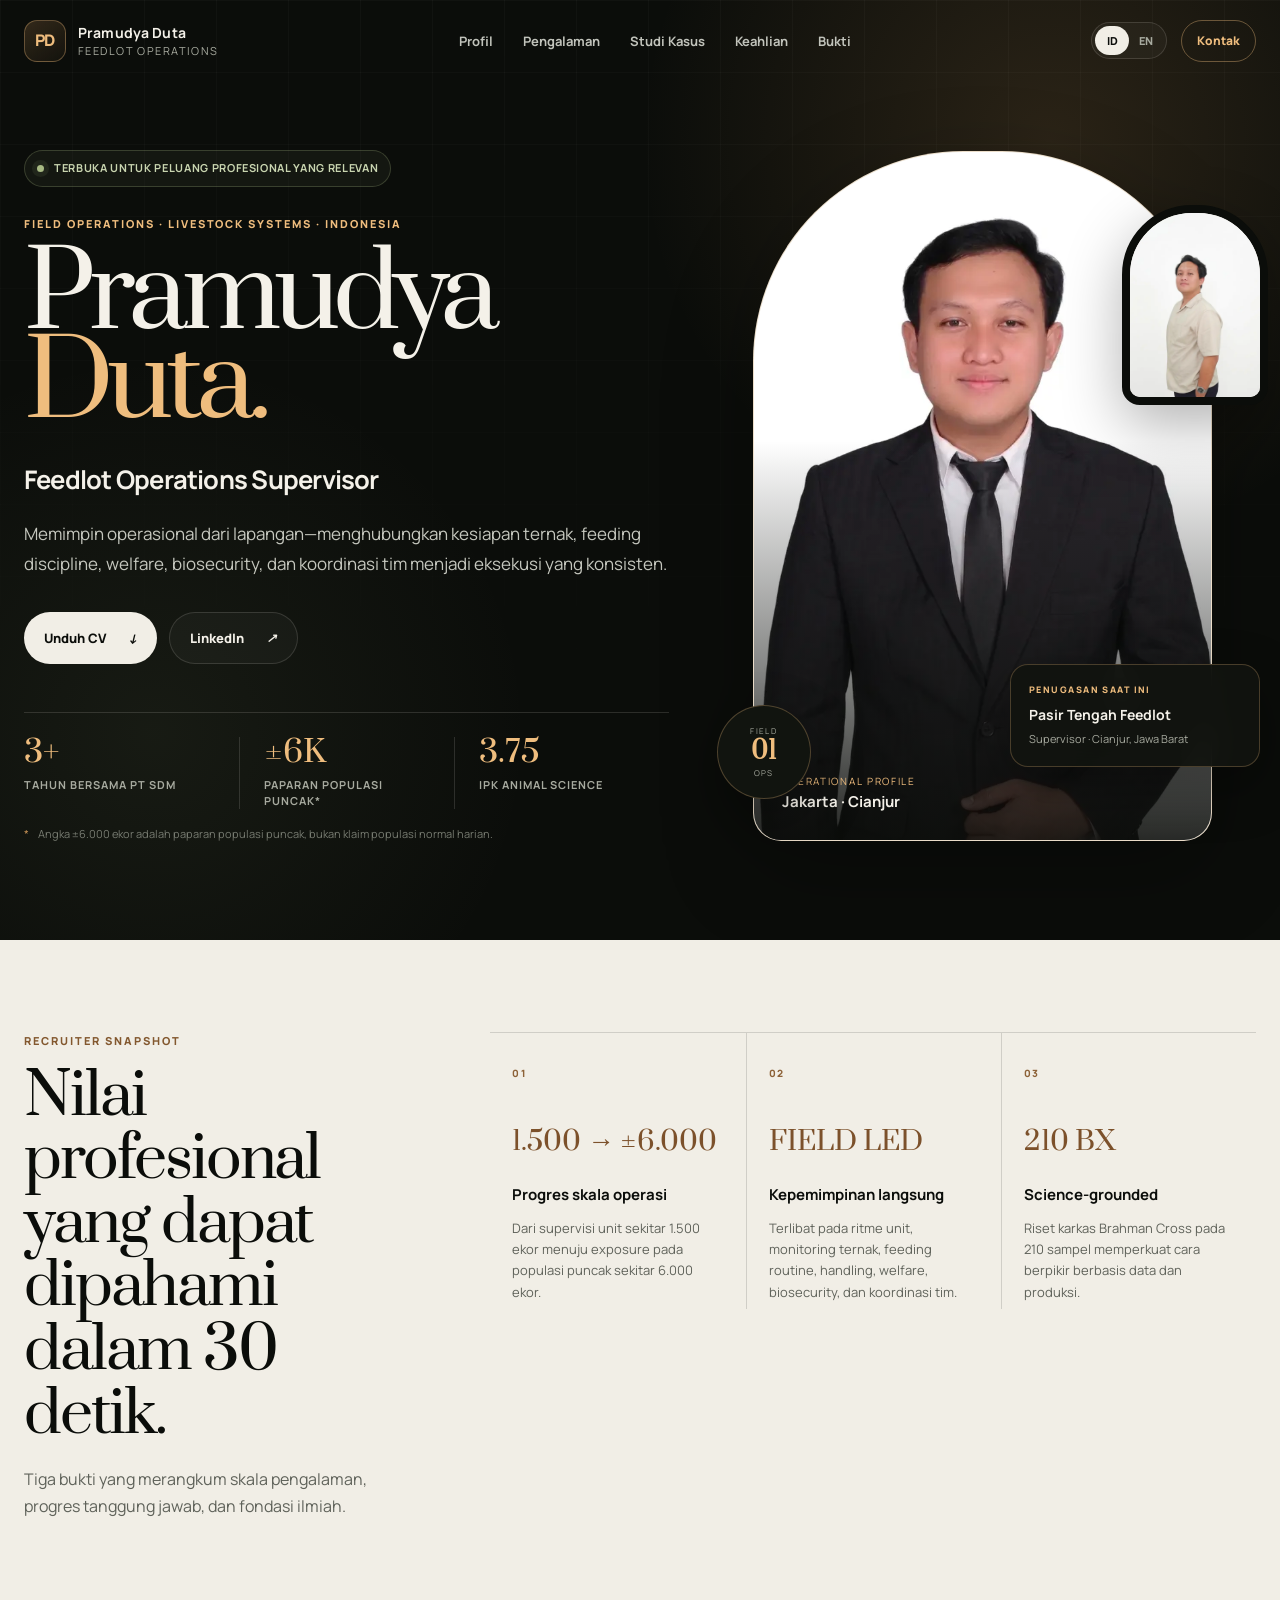
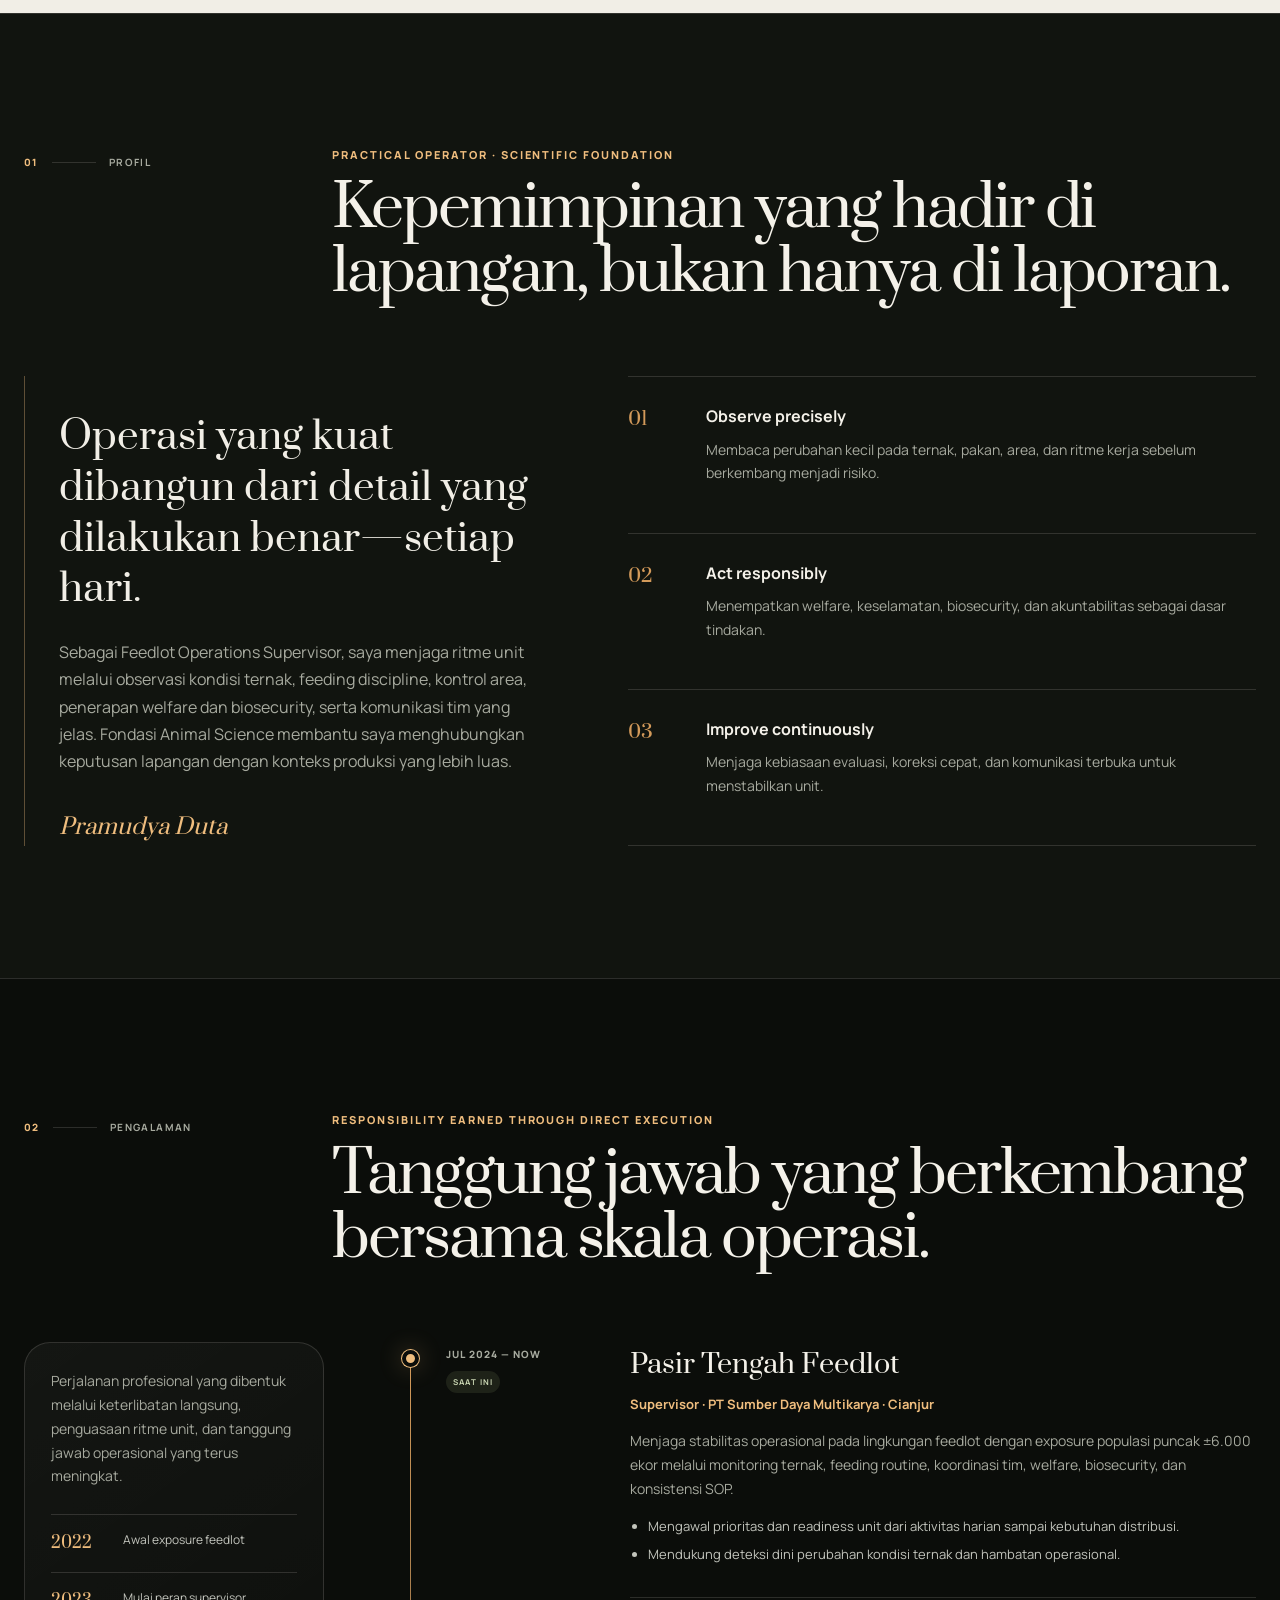
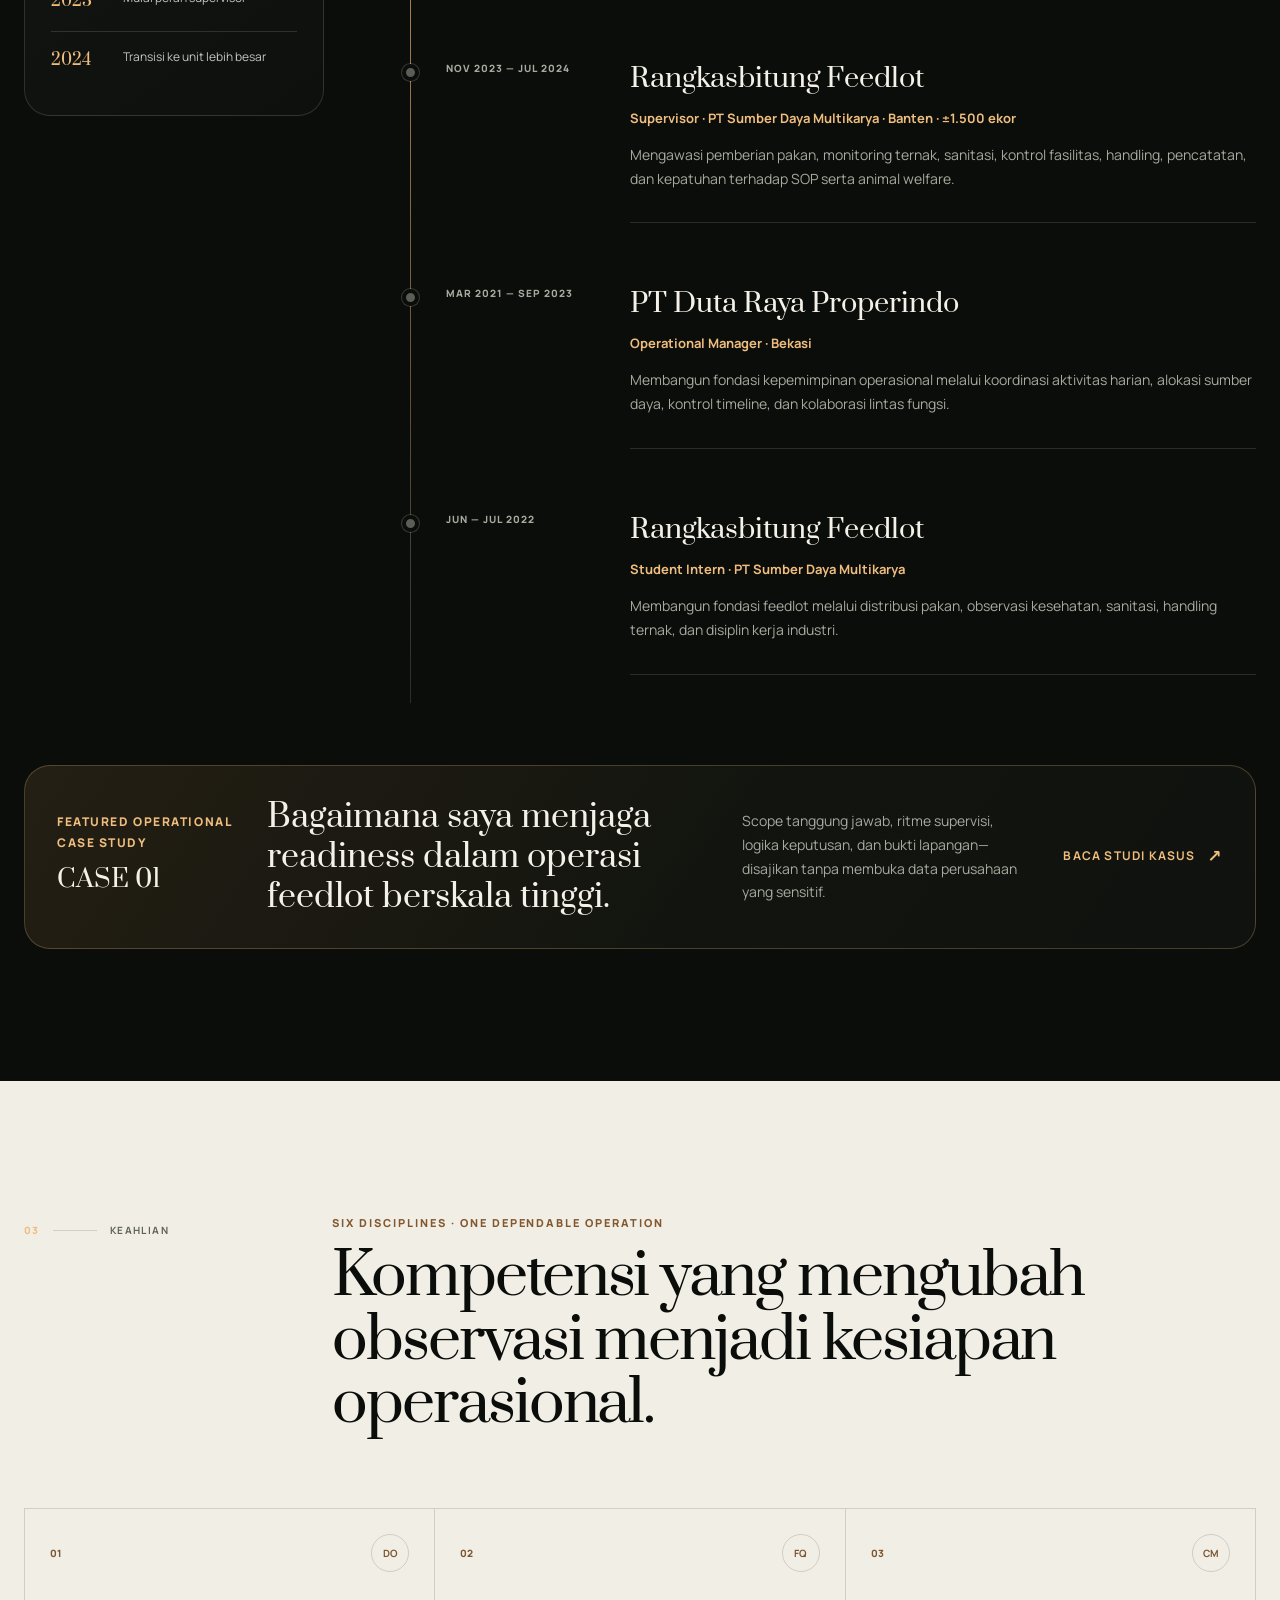
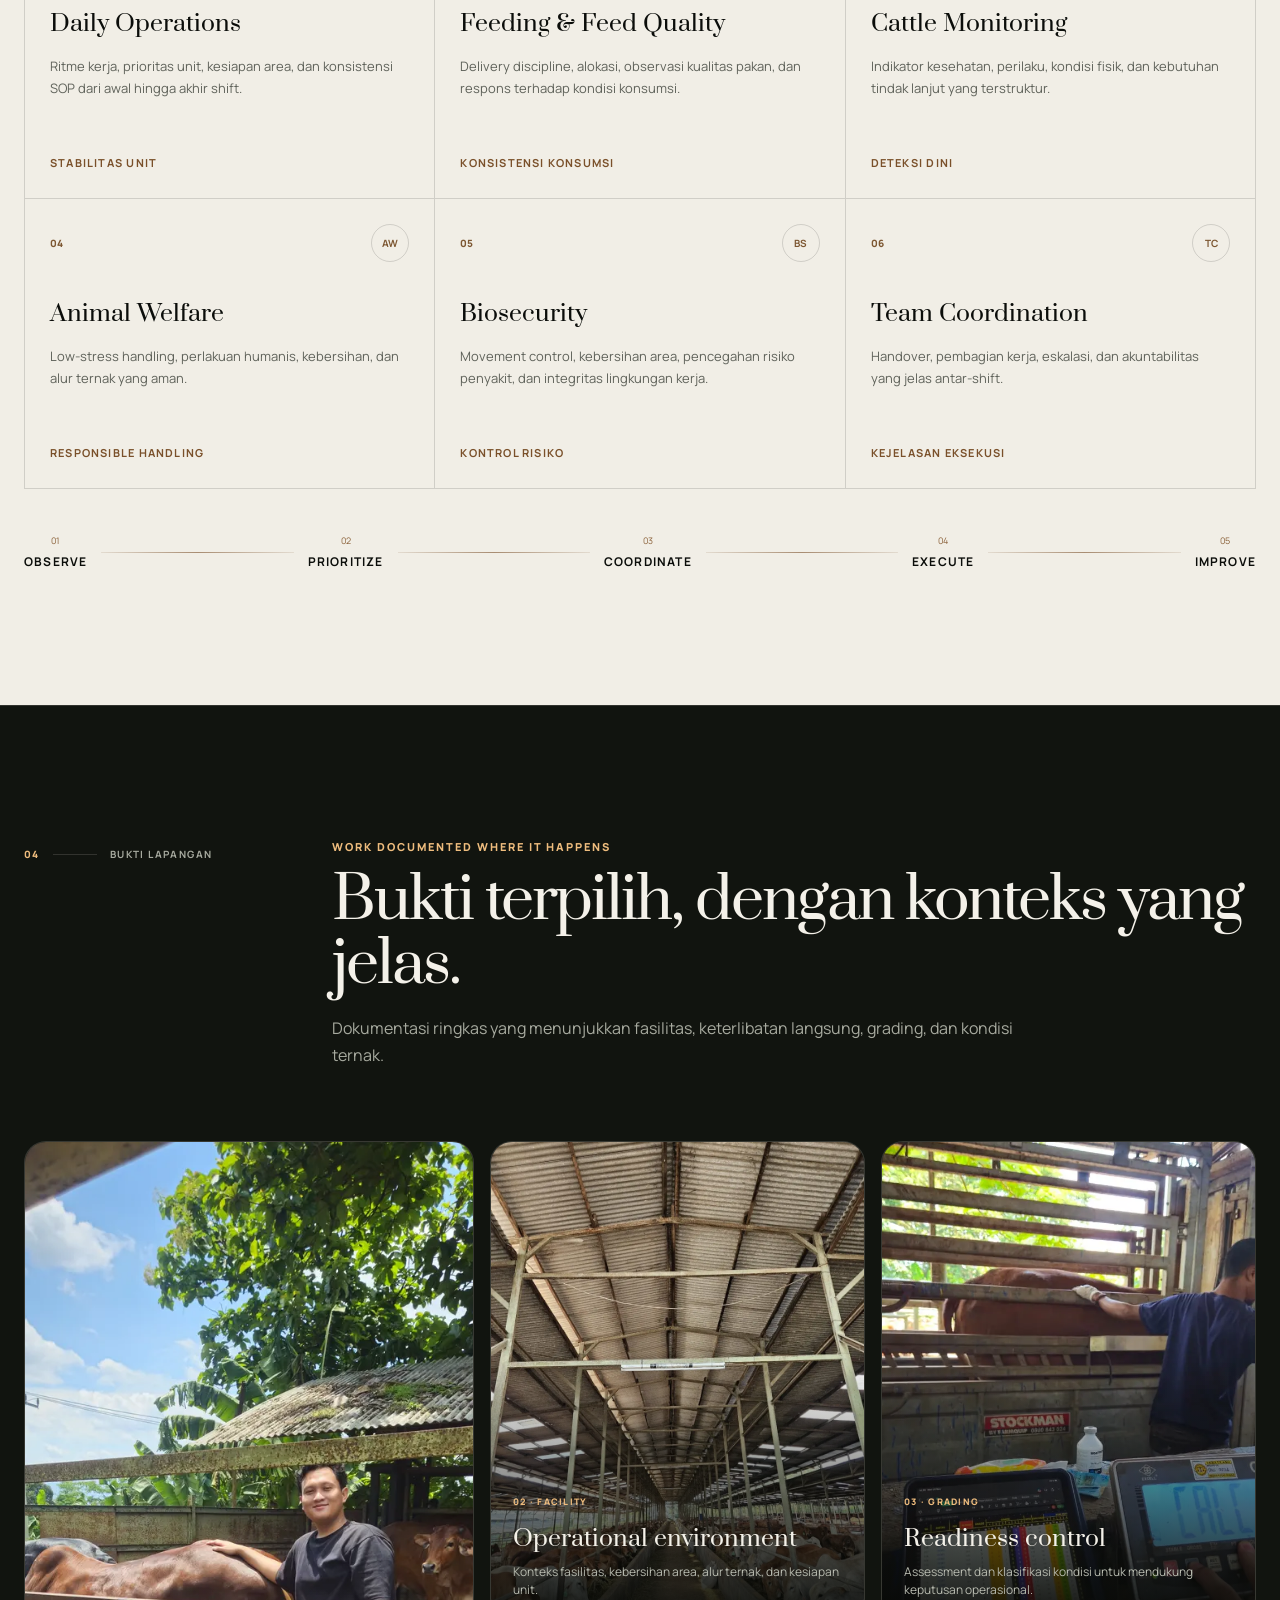
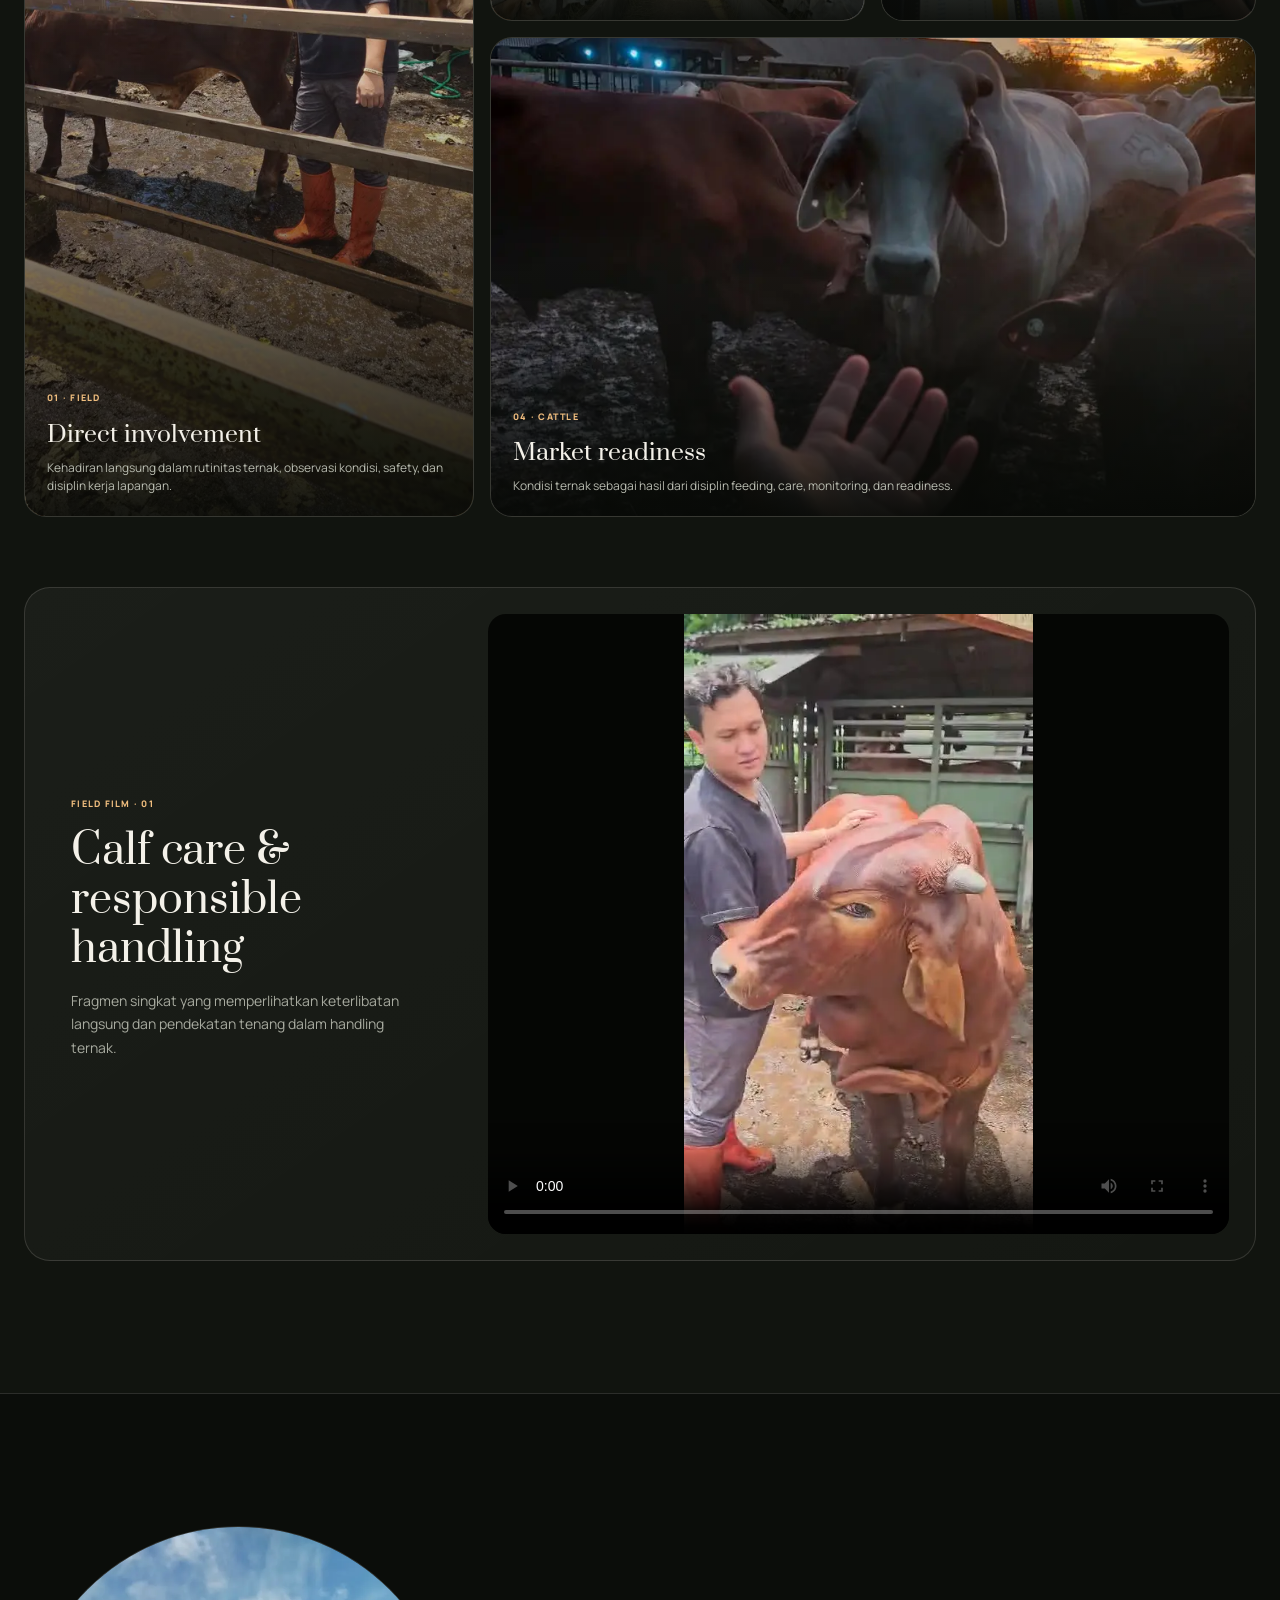
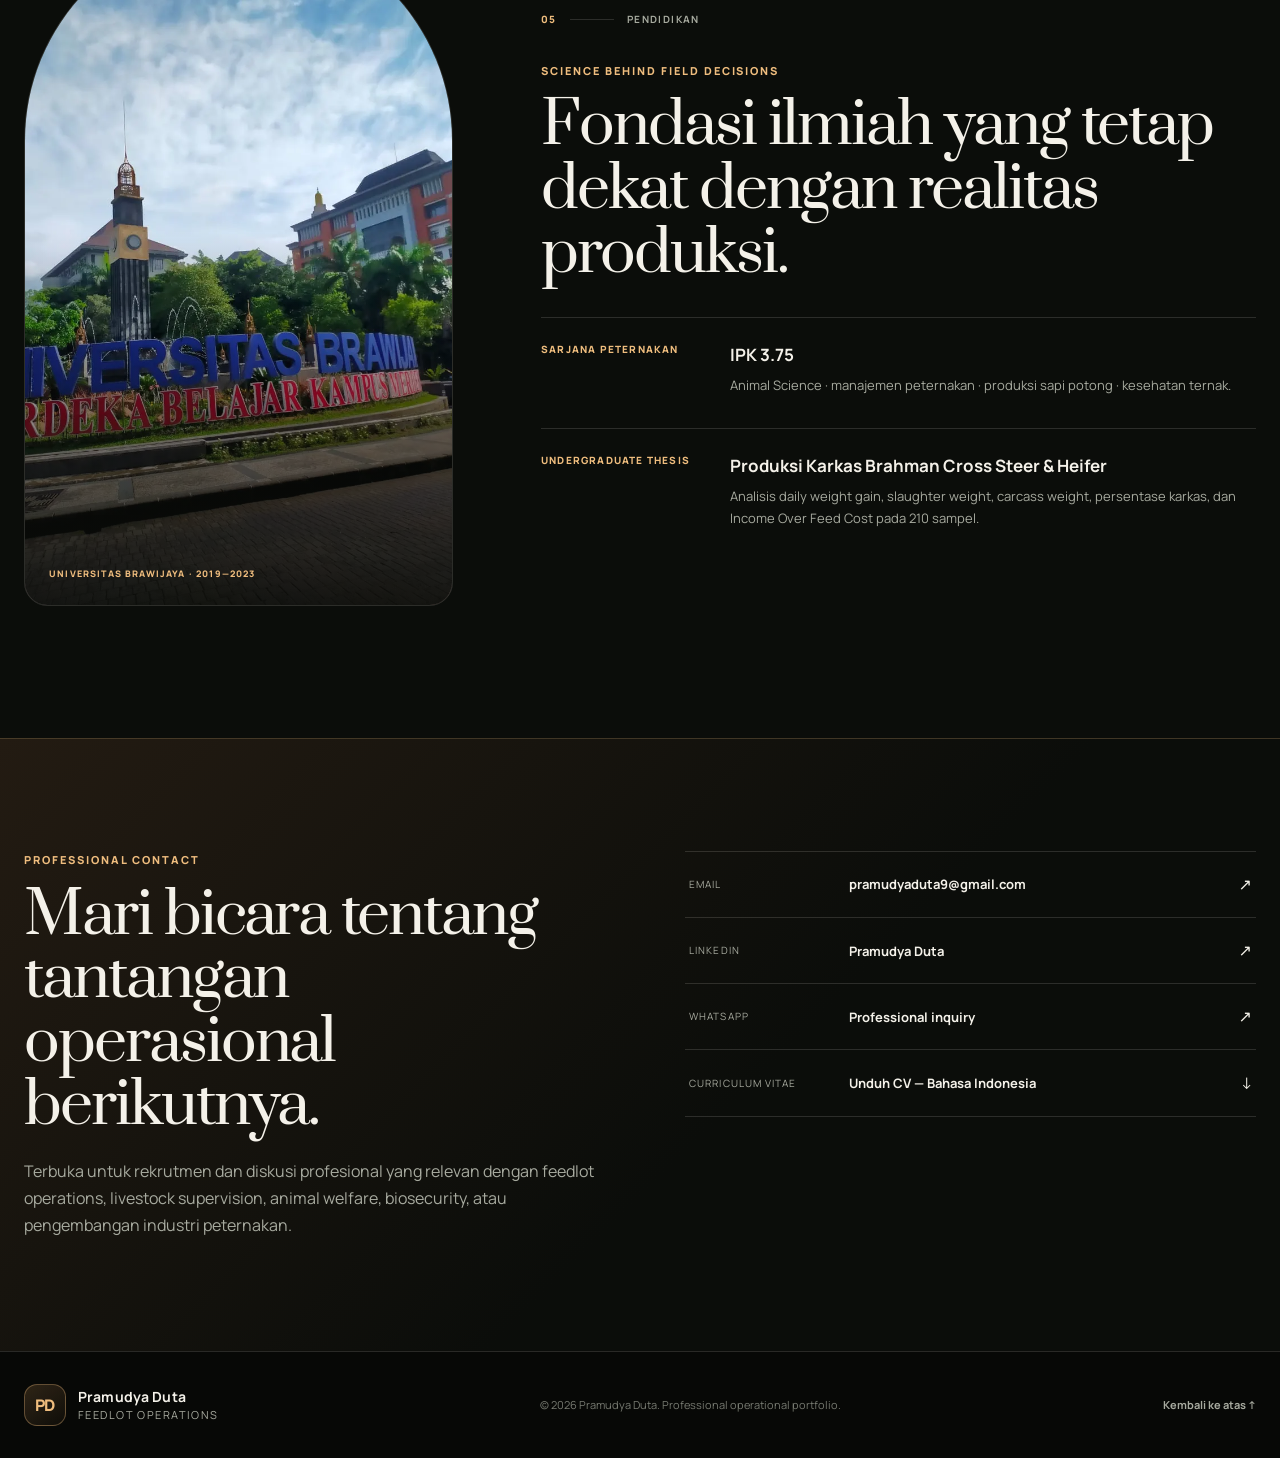
==== commit 67a9d357: "Add operational feedlot case study" ====
--- a/index.html
+++ b/index.html
@@ -59,6 +59,7 @@
       <nav class="desktop-nav" aria-label="Navigasi utama">
         <a href="#profile" data-copy="navProfile">Profil</a>
         <a href="#experience" data-copy="navExperience">Pengalaman</a>
+        <a href="case-study/" data-copy="navCaseStudy">Studi Kasus</a>
         <a href="#expertise" data-copy="navExpertise">Keahlian</a>
         <a href="#evidence" data-copy="navEvidence">Bukti</a>
       </nav>
@@ -75,9 +76,10 @@
       <nav class="shell mobile-menu-inner" aria-label="Navigasi seluler">
         <a href="#profile"><span>01</span><b data-copy="navProfile">Profil</b></a>
         <a href="#experience"><span>02</span><b data-copy="navExperience">Pengalaman</b></a>
-        <a href="#expertise"><span>03</span><b data-copy="navExpertise">Keahlian</b></a>
-        <a href="#evidence"><span>04</span><b data-copy="navEvidence">Bukti</b></a>
-        <a href="#contact"><span>05</span><b data-copy="navContact">Kontak</b></a>
+        <a href="case-study/"><span>03</span><b data-copy="navCaseStudy">Studi Kasus</b></a>
+        <a href="#expertise"><span>04</span><b data-copy="navExpertise">Keahlian</b></a>
+        <a href="#evidence"><span>05</span><b data-copy="navEvidence">Bukti</b></a>
+        <a href="#contact"><span>06</span><b data-copy="navContact">Kontak</b></a>
       </nav>
     </div>
   </header>
@@ -152,6 +154,12 @@
             <article class="timeline-entry reveal"><div class="timeline-marker"><span></span></div><div class="timeline-meta"><span>JUN — JUL 2022</span></div><div class="timeline-content"><h3>Rangkasbitung Feedlot</h3><p class="timeline-role" data-copy="role4">Student Intern · PT Sumber Daya Multikarya</p><p data-copy="role4Body">Membangun fondasi feedlot melalui distribusi pakan, observasi kesehatan, sanitasi, handling ternak, dan disiplin kerja industri.</p></div></article>
           </div>
         </div>
+        <a class="case-study-banner reveal" href="case-study/">
+          <div><span data-copy="caseTeaserEyebrow">Featured operational case study</span><b>CASE 01</b></div>
+          <h3 data-copy="caseTeaserTitle">Bagaimana saya menjaga readiness dalam operasi feedlot berskala tinggi.</h3>
+          <p data-copy="caseTeaserBody">Scope tanggung jawab, ritme supervisi, logika keputusan, dan bukti lapangan—disajikan tanpa membuka data perusahaan yang sensitif.</p>
+          <strong><span data-copy="readCaseStudy">Baca studi kasus</span> <i aria-hidden="true">↗</i></strong>
+        </a>
       </div>
     </section>
 
--- a/assets/css/style.css
+++ b/assets/css/style.css
@@ -138,6 +138,10 @@
 .timeline-meta{padding-top:4px;display:grid;align-content:start;justify-items:start;gap:8px;color:var(--muted);font-size:10px;font-weight:800;letter-spacing:.1em}.timeline-meta b{padding:4px 7px;border-radius:999px;background:rgba(168,186,131,.12);color:#cad6b3;font-size:8px}
 .timeline-content{padding:0 0 32px;border-bottom:1px solid var(--line)}
 .timeline-content h3{font-family:"Prata",serif;font-size:27px;font-weight:400}.timeline-role{margin-top:5px;color:var(--copper-light);font-size:13px;font-weight:700}.timeline-content>p:not(.timeline-role){max-width:760px;margin-top:14px;color:var(--muted);font-size:14px}.timeline-content ul{display:grid;gap:6px;margin-top:14px;padding-left:18px;color:#c2c4bc;font-size:13px}
+.case-study-banner{display:grid;grid-template-columns:180px minmax(0,1.1fr) minmax(250px,.72fr) auto;gap:30px;align-items:center;margin-top:32px;padding:31px 32px;border:1px solid rgba(239,189,126,.25);border-radius:var(--radius);background:linear-gradient(125deg,rgba(211,154,90,.13),rgba(168,186,131,.045) 58%,rgba(255,255,255,.025));transition:transform .25s,border-color .25s,background .25s}
+.case-study-banner:hover{transform:translateY(-3px);border-color:rgba(239,189,126,.5);background:linear-gradient(125deg,rgba(211,154,90,.18),rgba(168,186,131,.06) 58%,rgba(255,255,255,.035))}
+.case-study-banner>div{display:grid;gap:5px}.case-study-banner>div span{color:var(--copper-light);font-size:12px;font-weight:800;letter-spacing:.13em;text-transform:uppercase}.case-study-banner>div b{font-family:"Prata",serif;font-size:25px;font-weight:400}
+.case-study-banner h3{font-family:"Prata",serif;font-size:clamp(24px,2.5vw,36px);font-weight:400;line-height:1.25}.case-study-banner p{color:var(--muted);font-size:14px}.case-study-banner>strong{display:inline-flex;align-items:center;gap:12px;min-width:max-content;color:var(--copper-light);font-size:12px;text-transform:uppercase;letter-spacing:.1em}.case-study-banner i{font-style:normal;font-size:17px}
 
 .expertise-section{background:var(--paper);color:var(--ink)}
 .expertise-section .section-index{color:var(--muted-dark)}.expertise-section .section-index i{background:var(--line-dark)}.expertise-section .eyebrow{color:#83582f}
@@ -185,14 +189,14 @@
 @media(max-width:1100px){
   .desktop-nav{gap:18px}.hero{min-height:auto}.hero-grid{grid-template-columns:1fr 410px;gap:42px}.hero h1{font-size:clamp(68px,9vw,104px)}.hero-visual{min-height:620px}
   .proof-layout{grid-template-columns:1fr;gap:44px}.section-heading{grid-template-columns:190px 1fr}.profile-layout{gap:56px}.experience-layout{grid-template-columns:260px 1fr;gap:48px}
-  .evidence-grid{grid-template-rows:410px 410px}.contact-layout{gap:54px}
+  .case-study-banner{grid-template-columns:140px 1fr auto}.case-study-banner p{grid-column:2/4}.evidence-grid{grid-template-rows:410px 410px}.contact-layout{gap:54px}
 }
 
 @media(max-width:840px){
   .shell{width:min(calc(100% - 32px),var(--max))}.desktop-nav,.header-contact{display:none}.menu-toggle{display:block}
   .hero{padding-top:122px}.hero-grid{grid-template-columns:1fr;gap:64px}.hero-copy{max-width:740px}.hero-visual{width:min(520px,92%);min-height:670px;margin-inline:auto}
   .proof-cards{grid-template-columns:1fr}.proof-card{padding:22px 0}.proof-card+.proof-card{border-left:0;border-top:1px solid var(--line-dark)}.proof-card>strong{margin-top:16px}
-  .section{padding:96px 0}.section-heading{grid-template-columns:1fr;gap:26px;margin-bottom:52px}.section-index{padding-top:0}.profile-layout,.experience-layout,.education-layout,.contact-layout{grid-template-columns:1fr;gap:52px}.profile-statement{padding-top:0}.experience-summary{position:static}.timeline-entry{grid-template-columns:20px 130px 1fr}
+  .section{padding:96px 0}.section-heading{grid-template-columns:1fr;gap:26px;margin-bottom:52px}.section-index{padding-top:0}.profile-layout,.experience-layout,.education-layout,.contact-layout{grid-template-columns:1fr;gap:52px}.profile-statement{padding-top:0}.experience-summary{position:static}.timeline-entry{grid-template-columns:20px 130px 1fr}.case-study-banner{grid-template-columns:1fr;gap:17px}.case-study-banner p{grid-column:auto}.case-study-banner>strong{justify-self:start}
   .operations-matrix{grid-template-columns:repeat(2,1fr)}.workflow{overflow-x:auto;padding-bottom:10px;grid-template-columns:auto 58px auto 58px auto 58px auto 58px auto;min-width:650px}
   .evidence-grid{grid-template-columns:1fr 1fr;grid-template-rows:520px 420px 420px}.evidence-card.evidence-large{grid-row:1/2;grid-column:1/3}.evidence-card:nth-child(4){grid-column:auto}.featured-video{grid-template-columns:1fr}.video-copy{padding:4px}
   .education-image{height:560px;width:min(480px,100%);margin-inline:auto}.footer-inner{display:grid;grid-template-columns:1fr auto}.footer-inner p{grid-column:1/3;grid-row:2}.contact-links a{grid-template-columns:110px 1fr auto}
